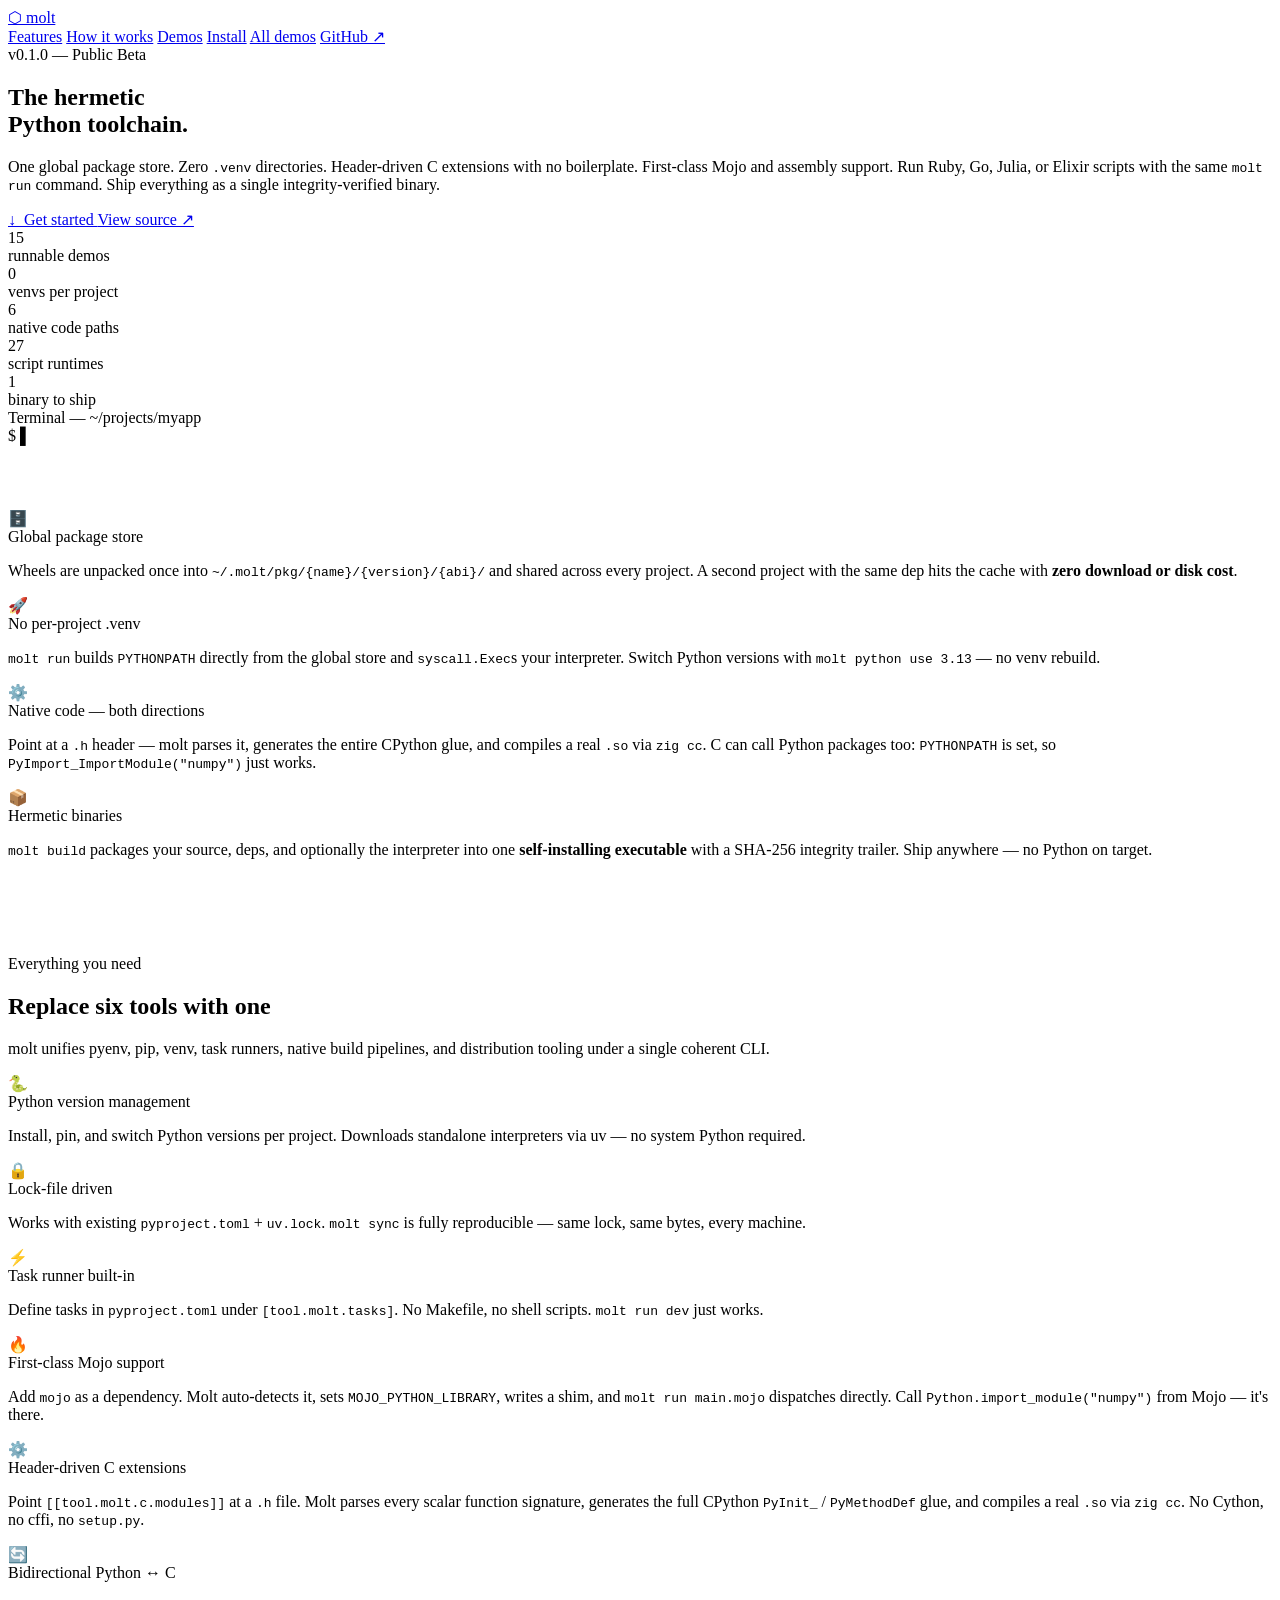
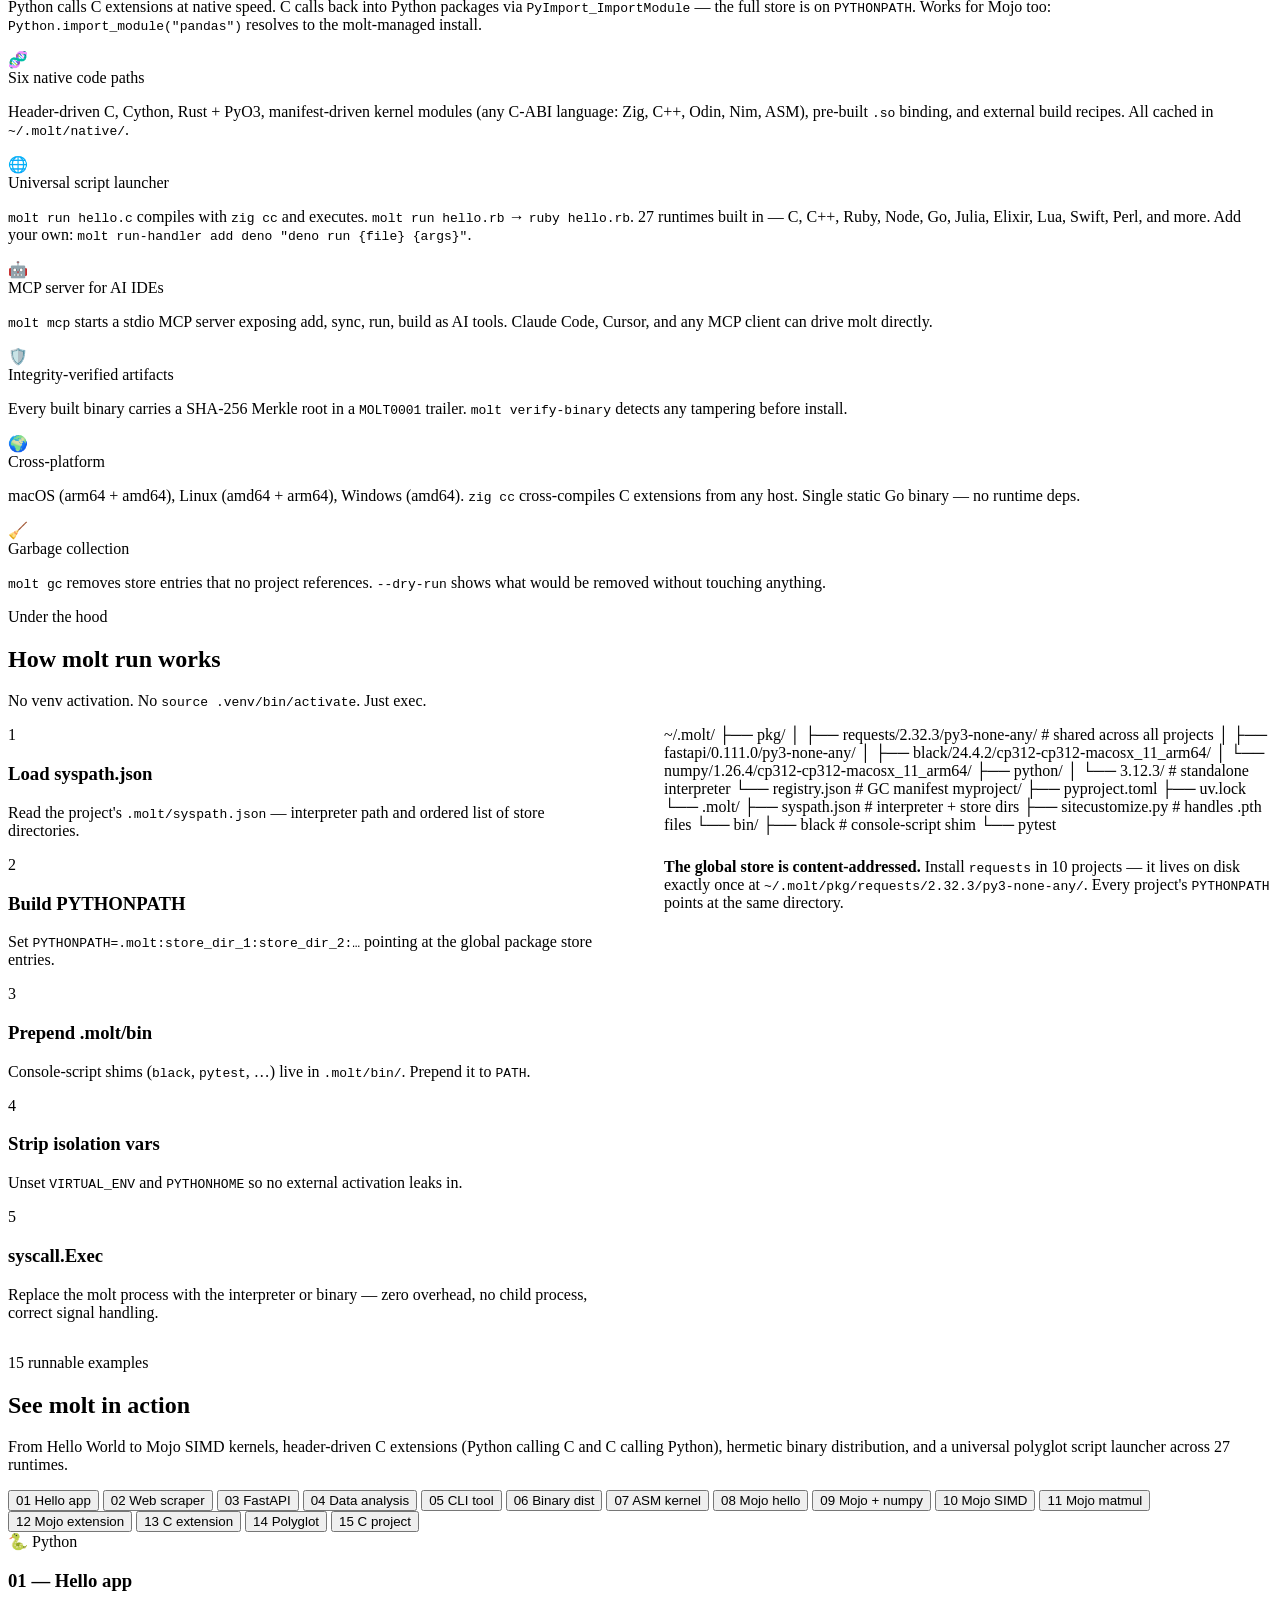
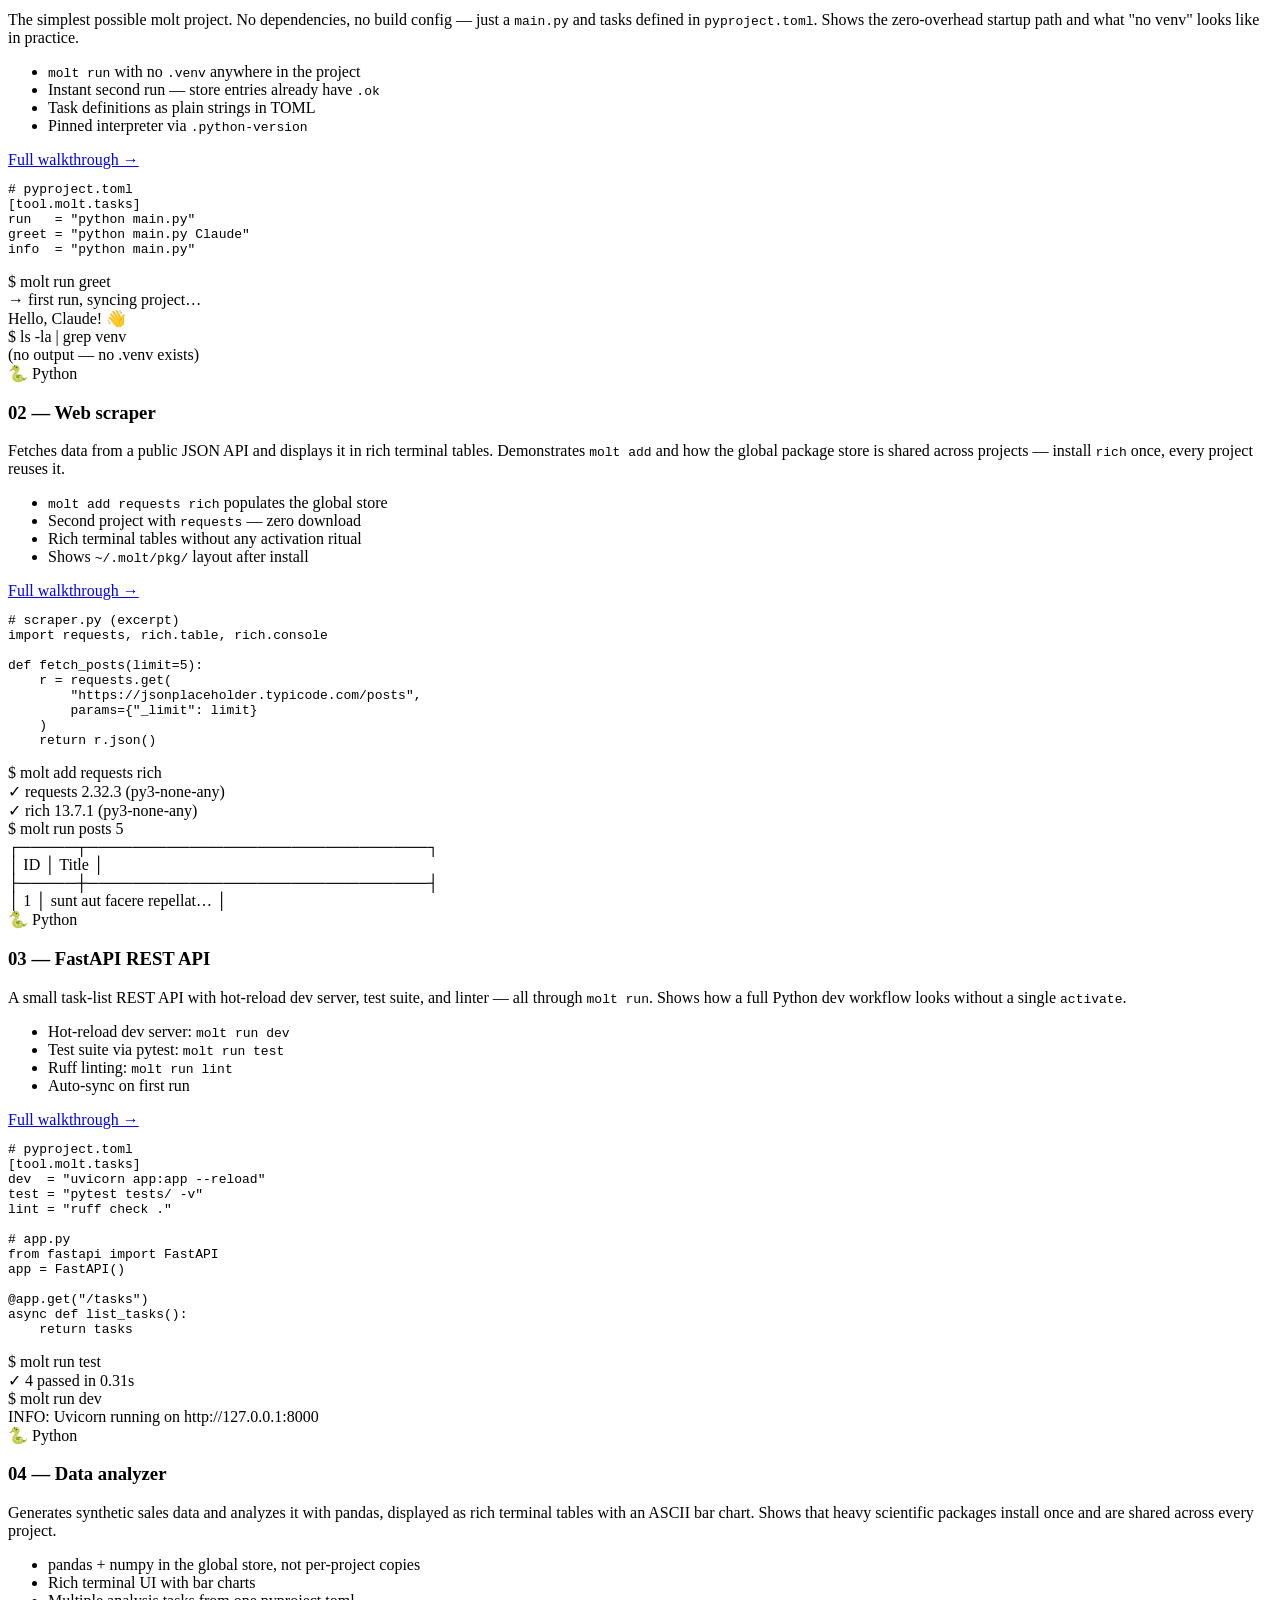
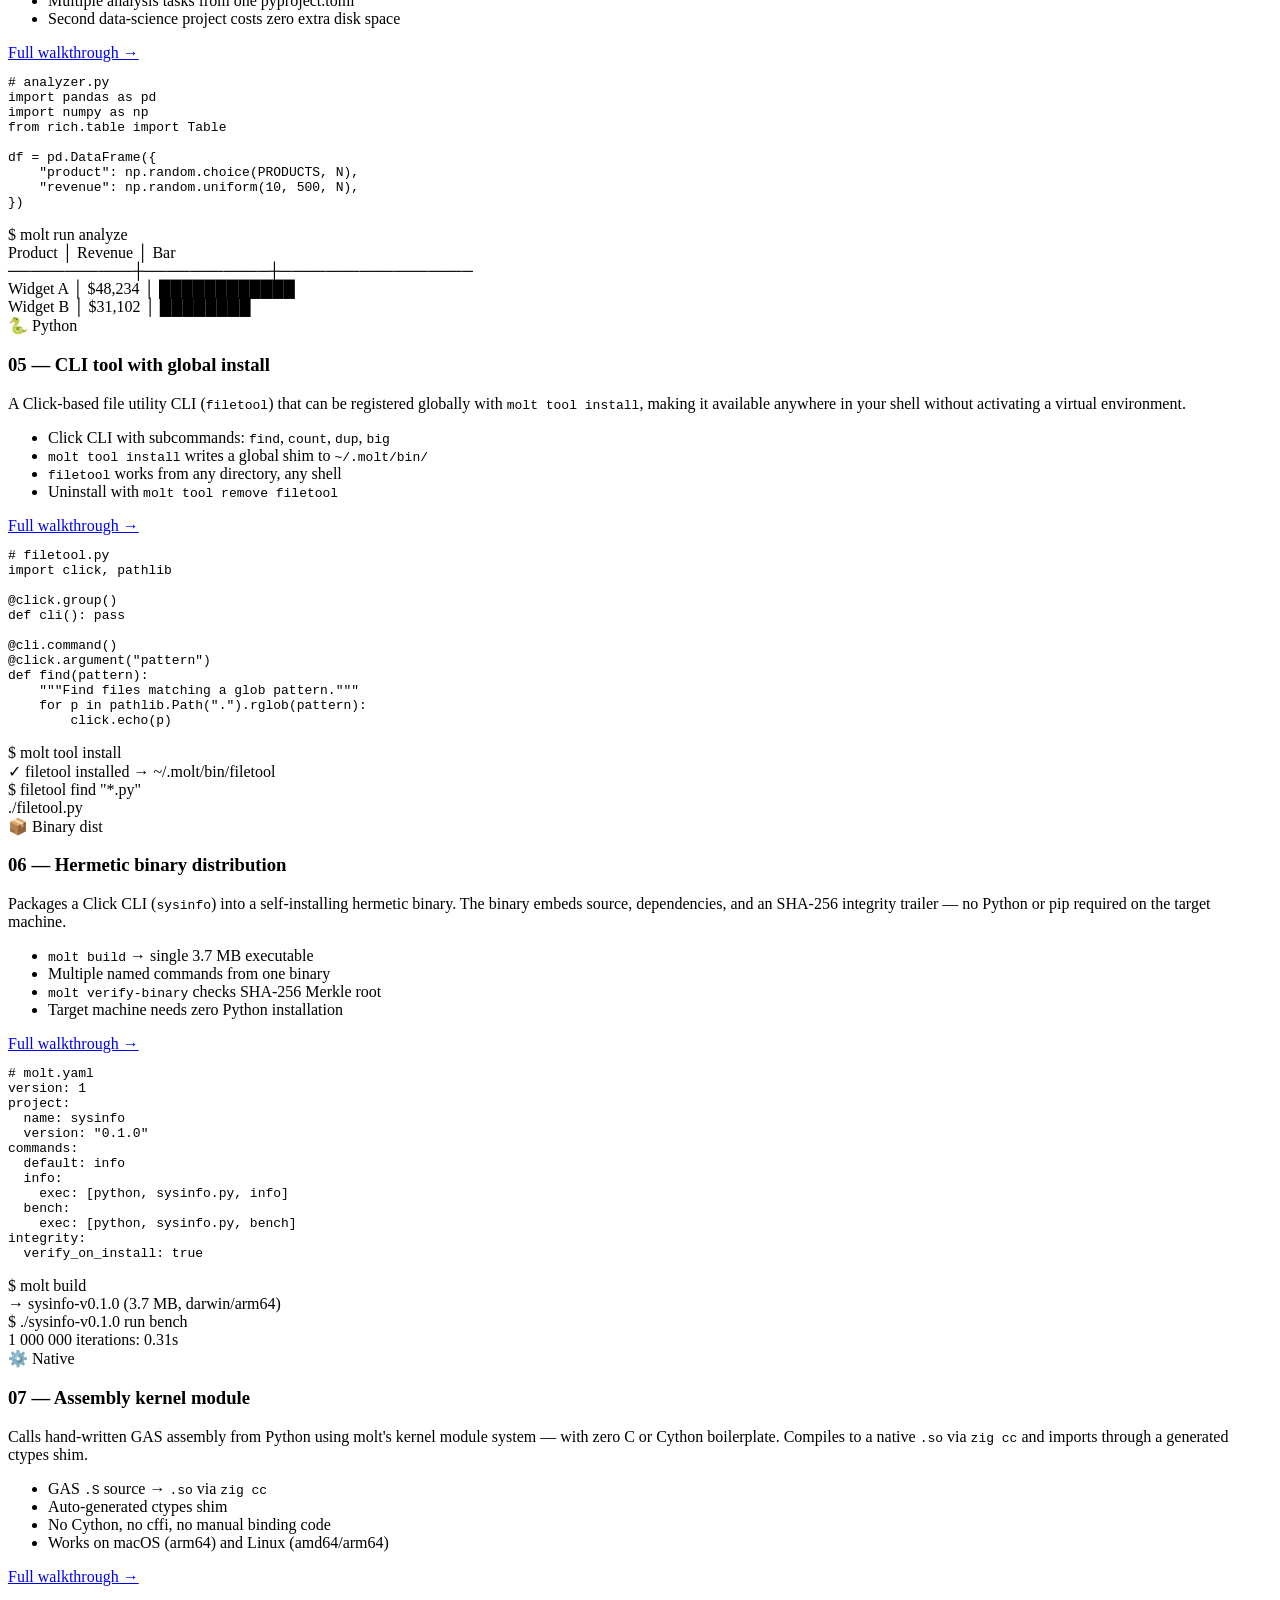
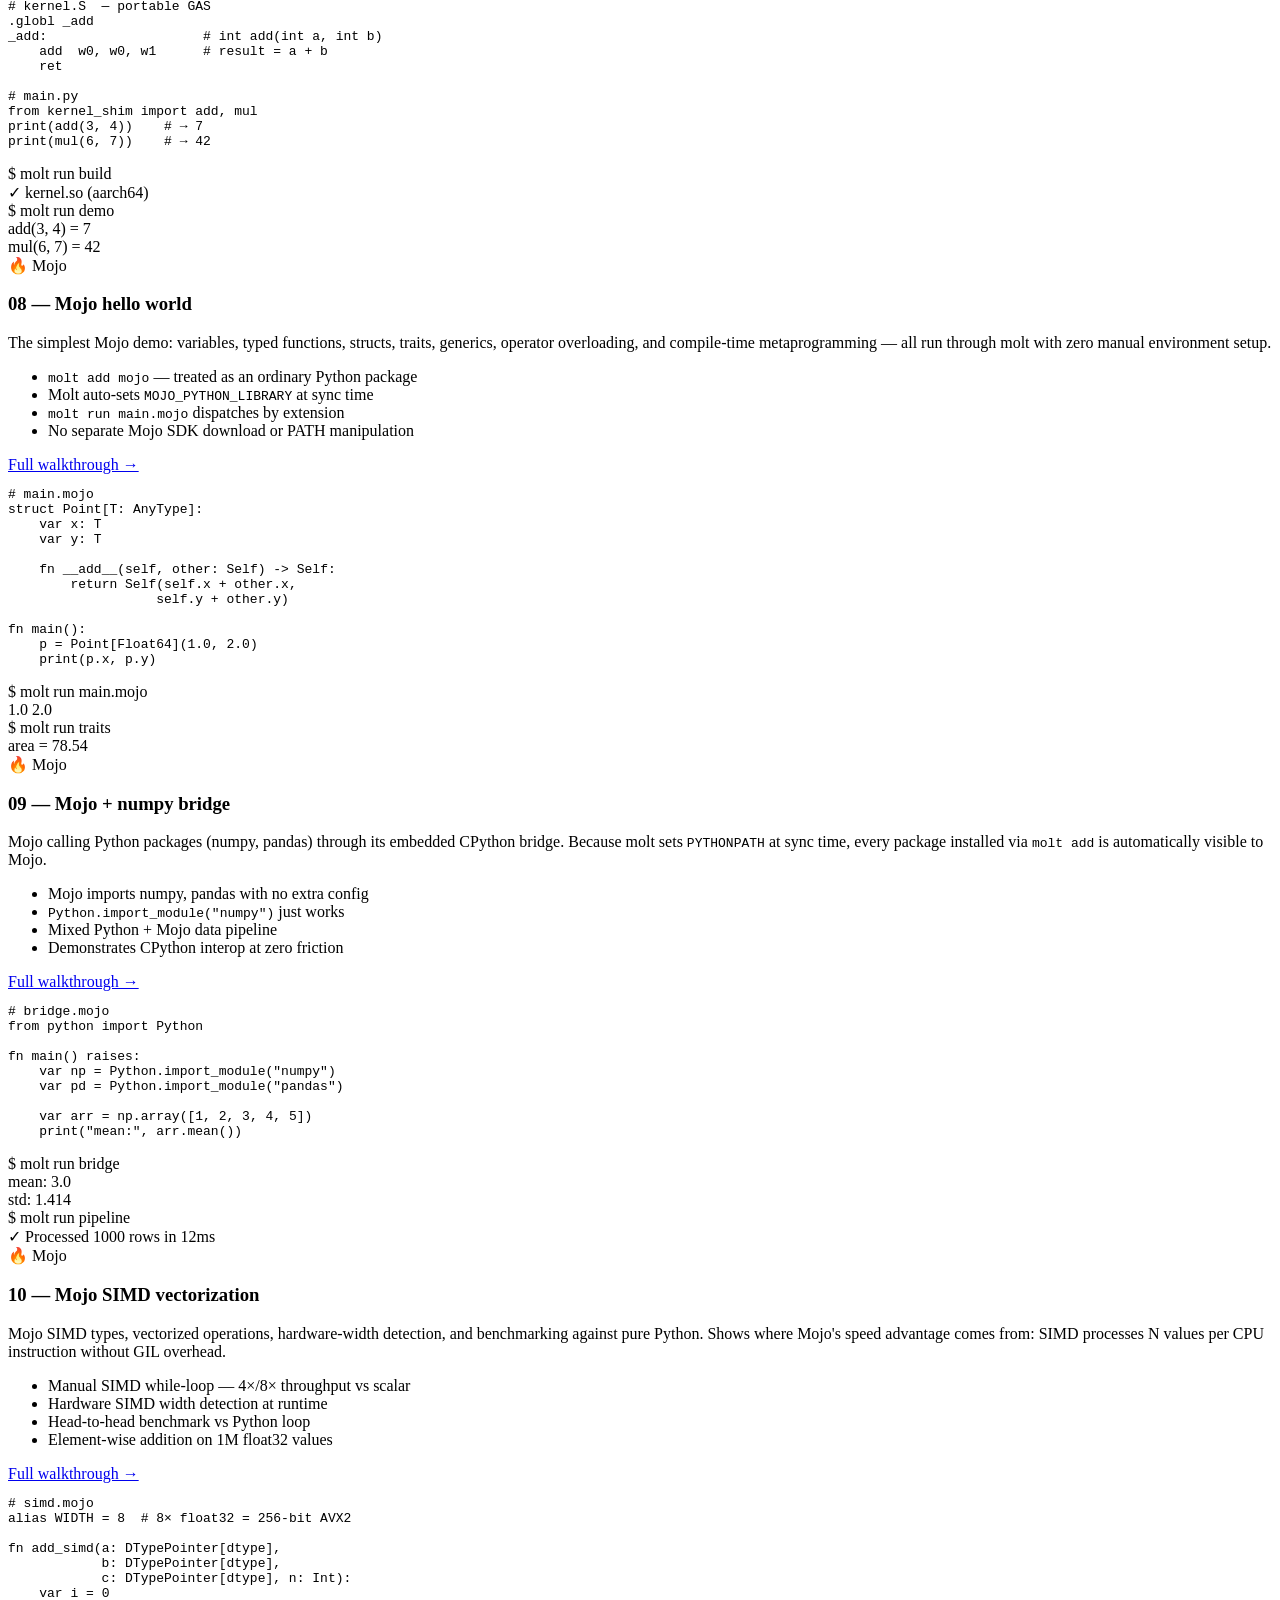
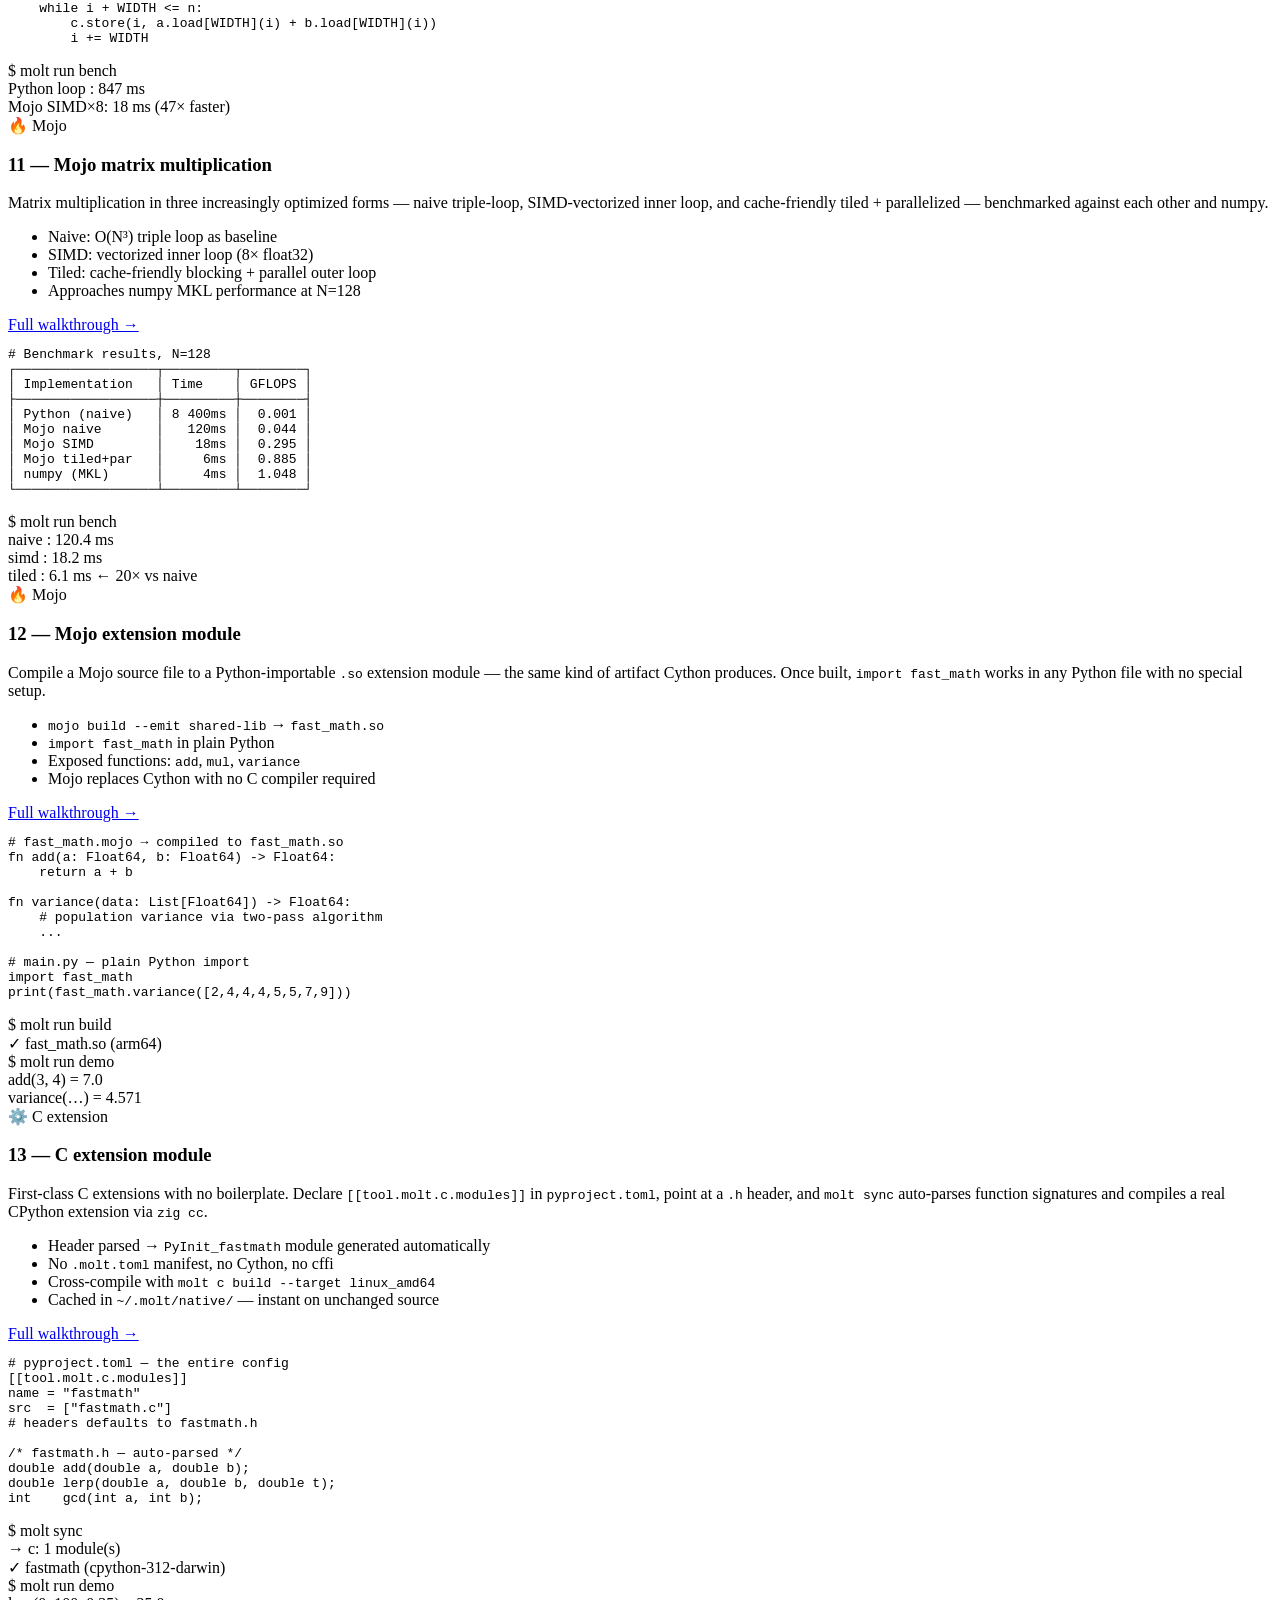
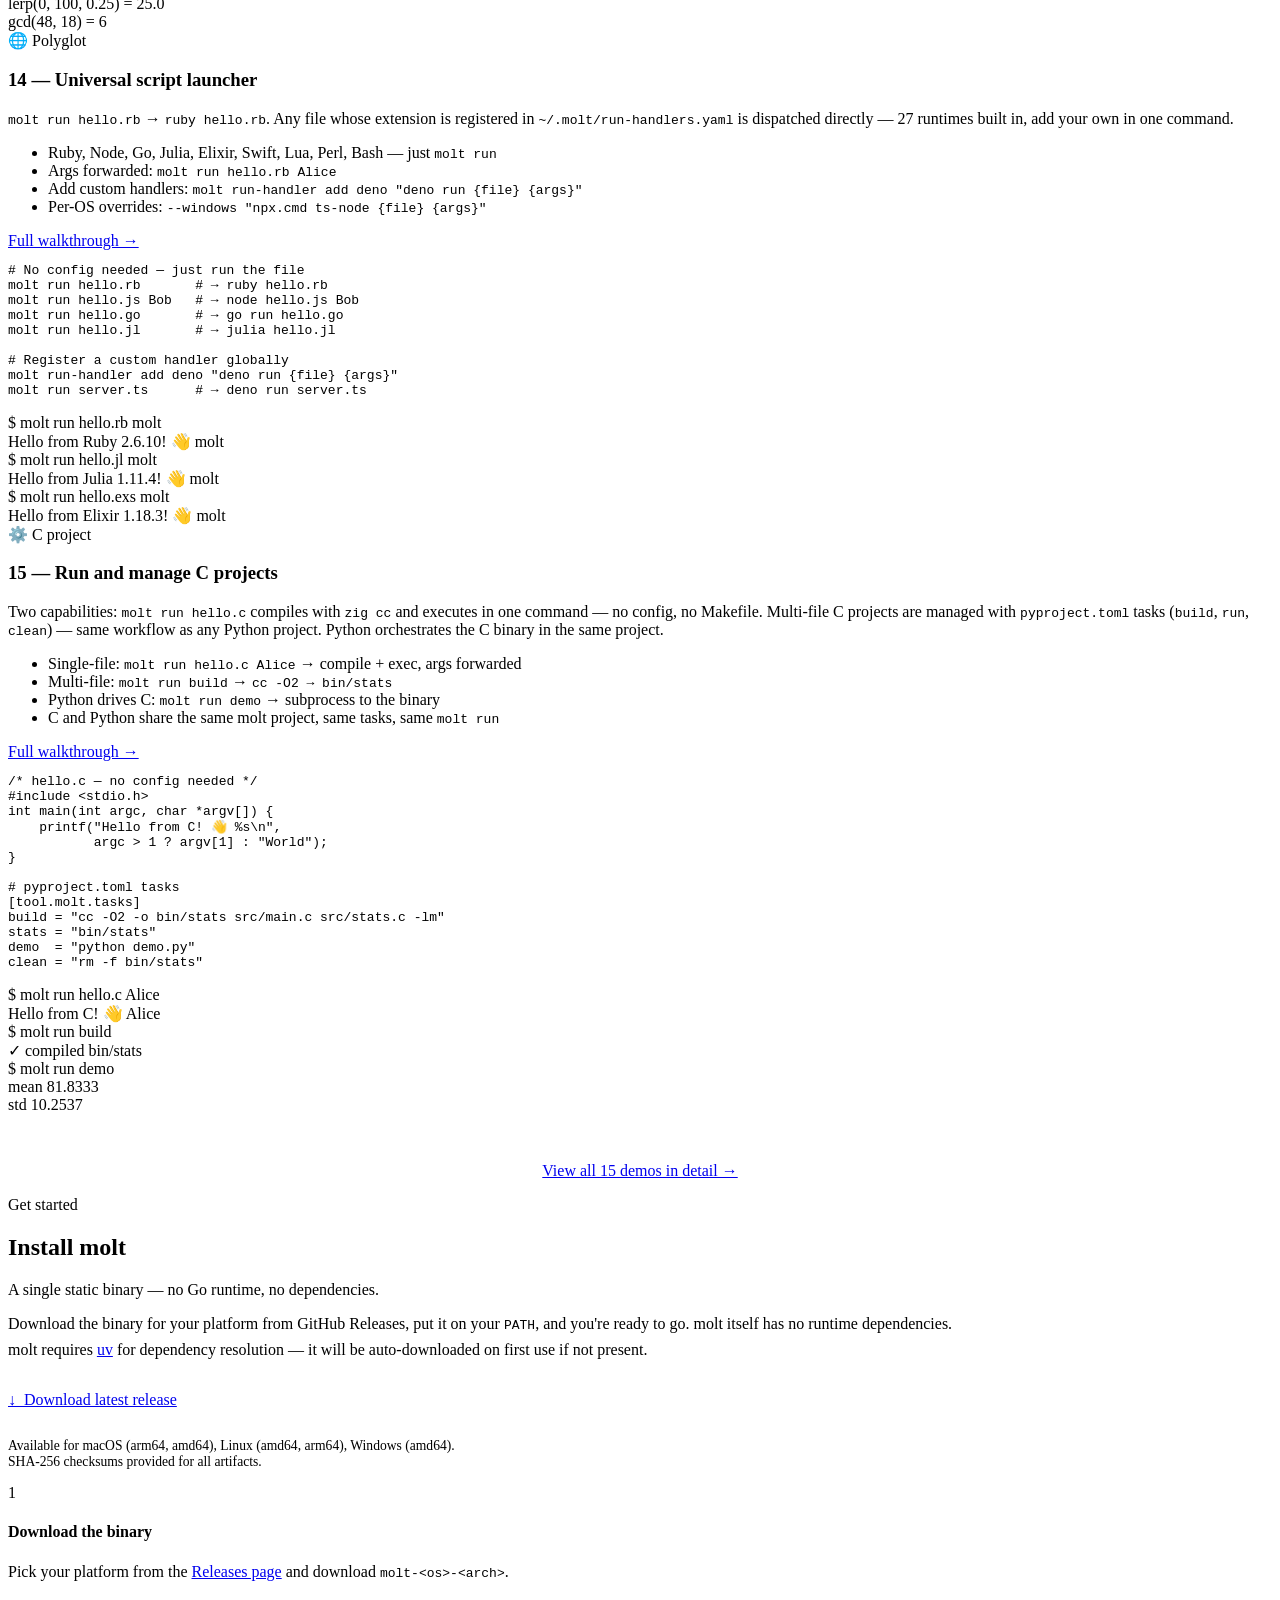
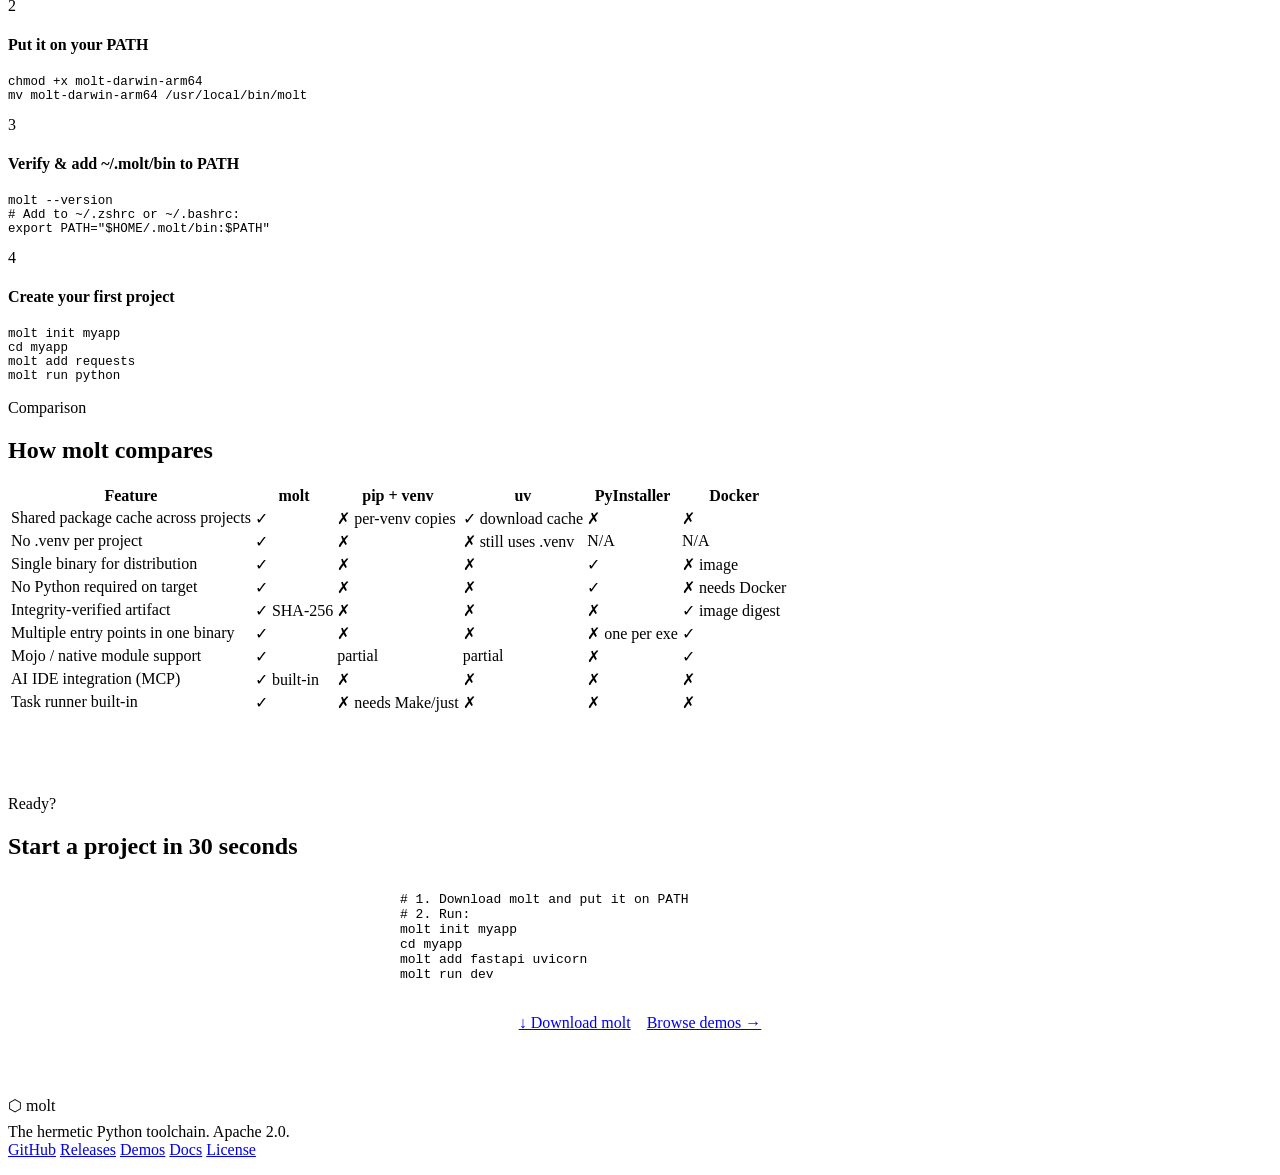
==== site/index.html @ daf4cd88 "feat: demo 15 C project, .c/.cpp run handlers, site + docs update ## New: built-in .c and .cpp run h" ====
<!DOCTYPE html>
<html lang="en">
<head>
  <meta charset="UTF-8">
  <meta name="viewport" content="width=device-width, initial-scale=1.0">
  <title>molt — The Hermetic Python Toolchain</title>
  <meta name="description" content="molt manages Python versions and dependencies with a shared global package store, then ships your app as a single verifiable binary. No venv, no venv activation, no pip on target.">
  <meta property="og:title" content="molt — Hermetic Python Toolchain">
  <meta property="og:description" content="Global package store. Zero-venv projects. Single-binary distribution.">
  <meta property="og:type" content="website">
  <link rel="preconnect" href="https://fonts.googleapis.com">
  <link rel="preconnect" href="https://fonts.gstatic.com" crossorigin>
  <link href="https://fonts.googleapis.com/css2?family=Inter:wght@400;500;600;700&family=JetBrains+Mono:wght@400;500;700&display=swap" rel="stylesheet">
  <base href="/molt-python/">
  <link rel="stylesheet" href="assets/style.css">
</head>
<body>

<!-- ── Nav ────────────────────────────────────────────────────────────── -->
<nav>
  <div class="wrap">
    <a class="nav-logo" href="./">
      <span style="color:var(--accent)">⬡</span> molt
    </a>
    <div class="nav-links">
      <a href="#features">Features</a>
      <a href="#how">How it works</a>
      <a href="#demos">Demos</a>
      <a href="#install">Install</a>
      <a href="demos/">All demos</a>
      <a href="https://github.com/luowensheng/molt-python" class="btn-nav" target="_blank" rel="noopener">
        GitHub ↗
      </a>
    </div>
  </div>
</nav>

<!-- ── Hero ───────────────────────────────────────────────────────────── -->
<section id="hero">
  <div class="hero-glow"></div>
  <div class="wrap">
    <div class="hero-inner">
      <div class="hero-text">
        <div class="hero-eyebrow fade-up">
          <span class="dot"></span>
          v0.1.0 — Public Beta
        </div>
        <h1 class="hero-title fade-up delay-1">
          The <span class="hi">hermetic</span><br>Python toolchain.
        </h1>
        <p class="hero-sub fade-up delay-2">
          One global package store. Zero <code>.venv</code> directories.
          Header-driven C extensions with no boilerplate. First-class Mojo and assembly support.
          Run Ruby, Go, Julia, or Elixir scripts with the same <code>molt run</code> command.
          Ship everything as a single integrity-verified binary.
        </p>
        <div class="hero-btns fade-up delay-3">
          <a href="#install" class="btn btn-primary">
            ↓ &nbsp;Get started
          </a>
          <a href="https://github.com/luowensheng/molt-python" class="btn btn-ghost" target="_blank" rel="noopener">
            View source ↗
          </a>
        </div>
        <div class="hero-stats fade-up delay-4">
          <div>
            <div class="stat-num">15</div>
            <div class="stat-lbl">runnable demos</div>
          </div>
          <div>
            <div class="stat-num">0</div>
            <div class="stat-lbl">venvs per project</div>
          </div>
          <div>
            <div class="stat-num">6</div>
            <div class="stat-lbl">native code paths</div>
          </div>
          <div>
            <div class="stat-num">27</div>
            <div class="stat-lbl">script runtimes</div>
          </div>
          <div>
            <div class="stat-num">1</div>
            <div class="stat-lbl">binary to ship</div>
          </div>
        </div>
      </div>

      <div class="hero-terminal fade-up delay-2">
        <div class="terminal">
          <div class="term-bar">
            <span class="term-dot d1"></span>
            <span class="term-dot d2"></span>
            <span class="term-dot d3"></span>
            <span class="term-title">Terminal — ~/projects/myapp</span>
          </div>
          <div class="term-body" id="tw-body">
            <!-- typewriter inserts here -->
            <div class="term-line">
              <span class="term-prompt">$</span>
              <span class="tw-text term-cmd"></span><span class="cursor" id="tw-cursor">▌</span>
            </div>
          </div>
        </div>
      </div>
    </div>
  </div>
</section>

<!-- ── 4 pillars ──────────────────────────────────────────────────────── -->
<section id="pillars" style="padding-block:4rem; background:var(--bg2);">
  <div class="wrap">
    <div class="grid4">
      <div class="feature-card" data-reveal>
        <div class="feat-icon">🗄️</div>
        <div class="feat-title">Global package store</div>
        <p class="feat-desc">
          Wheels are unpacked once into <code>~/.molt/pkg/{name}/{version}/{abi}/</code>
          and shared across every project. A second project with the same dep hits the
          cache with <strong>zero download or disk cost</strong>.
        </p>
      </div>
      <div class="feature-card" data-reveal>
        <div class="feat-icon">🚀</div>
        <div class="feat-title">No per-project .venv</div>
        <p class="feat-desc">
          <code>molt run</code> builds <code>PYTHONPATH</code> directly from the global
          store and <code>syscall.Exec</code>s your interpreter. Switch Python versions
          with <code>molt python use 3.13</code> — no venv rebuild.
        </p>
      </div>
      <div class="feature-card" data-reveal>
        <div class="feat-icon">⚙️</div>
        <div class="feat-title">Native code — both directions</div>
        <p class="feat-desc">
          Point at a <code>.h</code> header — molt parses it, generates the entire CPython
          glue, and compiles a real <code>.so</code> via <code>zig cc</code>. C can
          call Python packages too: <code>PYTHONPATH</code> is set, so
          <code>PyImport_ImportModule("numpy")</code> just works.
        </p>
      </div>
      <div class="feature-card" data-reveal>
        <div class="feat-icon">📦</div>
        <div class="feat-title">Hermetic binaries</div>
        <p class="feat-desc">
          <code>molt build</code> packages your source, deps, and optionally the
          interpreter into one <strong>self-installing executable</strong> with a
          SHA-256 integrity trailer. Ship anywhere — no Python on target.
        </p>
      </div>
    </div>
  </div>
</section>

<!-- ── Features ───────────────────────────────────────────────────────── -->
<section id="features">
  <div class="wrap">
    <div class="section-head" data-reveal>
      <p class="label">Everything you need</p>
      <h2>Replace six tools with one</h2>
      <p>molt unifies pyenv, pip, venv, task runners, native build pipelines, and distribution tooling under a single coherent CLI.</p>
    </div>
    <div class="grid3">
      <div class="feature-card" data-reveal>
        <div class="feat-icon">🐍</div>
        <div class="feat-title">Python version management</div>
        <p class="feat-desc">Install, pin, and switch Python versions per project. Downloads standalone interpreters via uv — no system Python required.</p>
      </div>
      <div class="feature-card" data-reveal>
        <div class="feat-icon">🔒</div>
        <div class="feat-title">Lock-file driven</div>
        <p class="feat-desc">Works with existing <code>pyproject.toml</code> + <code>uv.lock</code>. <code>molt sync</code> is fully reproducible — same lock, same bytes, every machine.</p>
      </div>
      <div class="feature-card" data-reveal>
        <div class="feat-icon">⚡</div>
        <div class="feat-title">Task runner built-in</div>
        <p class="feat-desc">Define tasks in <code>pyproject.toml</code> under <code>[tool.molt.tasks]</code>. No Makefile, no shell scripts. <code>molt run dev</code> just works.</p>
      </div>
      <div class="feature-card" data-reveal>
        <div class="feat-icon">🔥</div>
        <div class="feat-title">First-class Mojo support</div>
        <p class="feat-desc">Add <code>mojo</code> as a dependency. Molt auto-detects it, sets <code>MOJO_PYTHON_LIBRARY</code>, writes a shim, and <code>molt run main.mojo</code> dispatches directly. Call <code>Python.import_module("numpy")</code> from Mojo — it's there.</p>
      </div>
      <div class="feature-card" data-reveal>
        <div class="feat-icon">⚙️</div>
        <div class="feat-title">Header-driven C extensions</div>
        <p class="feat-desc">Point <code>[[tool.molt.c.modules]]</code> at a <code>.h</code> file. Molt parses every scalar function signature, generates the full CPython <code>PyInit_</code> / <code>PyMethodDef</code> glue, and compiles a real <code>.so</code> via <code>zig cc</code>. No Cython, no cffi, no <code>setup.py</code>.</p>
      </div>
      <div class="feature-card" data-reveal>
        <div class="feat-icon">🔄</div>
        <div class="feat-title">Bidirectional Python ↔ C</div>
        <p class="feat-desc">Python calls C extensions at native speed. C calls back into Python packages via <code>PyImport_ImportModule</code> — the full store is on <code>PYTHONPATH</code>. Works for Mojo too: <code>Python.import_module("pandas")</code> resolves to the molt-managed install.</p>
      </div>
      <div class="feature-card" data-reveal>
        <div class="feat-icon">🧬</div>
        <div class="feat-title">Six native code paths</div>
        <p class="feat-desc">Header-driven C, Cython, Rust + PyO3, manifest-driven kernel modules (any C-ABI language: Zig, C++, Odin, Nim, ASM), pre-built <code>.so</code> binding, and external build recipes. All cached in <code>~/.molt/native/</code>.</p>
      </div>
      <div class="feature-card" data-reveal>
        <div class="feat-icon">🌐</div>
        <div class="feat-title">Universal script launcher</div>
        <p class="feat-desc"><code>molt run hello.c</code> compiles with <code>zig cc</code> and executes. <code>molt run hello.rb</code> → <code>ruby hello.rb</code>. 27 runtimes built in — C, C++, Ruby, Node, Go, Julia, Elixir, Lua, Swift, Perl, and more. Add your own: <code>molt run-handler add deno "deno run {file} {args}"</code>.</p>
      </div>
      <div class="feature-card" data-reveal>
        <div class="feat-icon">🤖</div>
        <div class="feat-title">MCP server for AI IDEs</div>
        <p class="feat-desc"><code>molt mcp</code> starts a stdio MCP server exposing add, sync, run, build as AI tools. Claude Code, Cursor, and any MCP client can drive molt directly.</p>
      </div>
      <div class="feature-card" data-reveal>
        <div class="feat-icon">🛡️</div>
        <div class="feat-title">Integrity-verified artifacts</div>
        <p class="feat-desc">Every built binary carries a SHA-256 Merkle root in a <code>MOLT0001</code> trailer. <code>molt verify-binary</code> detects any tampering before install.</p>
      </div>
      <div class="feature-card" data-reveal>
        <div class="feat-icon">🌍</div>
        <div class="feat-title">Cross-platform</div>
        <p class="feat-desc">macOS (arm64 + amd64), Linux (amd64 + arm64), Windows (amd64). <code>zig cc</code> cross-compiles C extensions from any host. Single static Go binary — no runtime deps.</p>
      </div>
      <div class="feature-card" data-reveal>
        <div class="feat-icon">🧹</div>
        <div class="feat-title">Garbage collection</div>
        <p class="feat-desc"><code>molt gc</code> removes store entries that no project references. <code>--dry-run</code> shows what would be removed without touching anything.</p>
      </div>
    </div>
  </div>
</section>

<!-- ── How it works ───────────────────────────────────────────────────── -->
<section id="how">
  <div class="wrap">
    <div class="section-head" data-reveal>
      <p class="label">Under the hood</p>
      <h2>How molt run works</h2>
      <p>No venv activation. No <code>source .venv/bin/activate</code>. Just exec.</p>
    </div>
    <div style="display:grid;grid-template-columns:1fr 1fr;gap:3rem;align-items:start;">
      <div data-reveal>
        <div class="steps">
          <div class="step">
            <span class="step-num">1</span>
            <div class="step-body">
              <h3>Load syspath.json</h3>
              <p>Read the project's <code>.molt/syspath.json</code> — interpreter path and ordered list of store directories.</p>
            </div>
          </div>
          <div class="step">
            <span class="step-num">2</span>
            <div class="step-body">
              <h3>Build PYTHONPATH</h3>
              <p>Set <code>PYTHONPATH=.molt:store_dir_1:store_dir_2:…</code> pointing at the global package store entries.</p>
            </div>
          </div>
          <div class="step">
            <span class="step-num">3</span>
            <div class="step-body">
              <h3>Prepend .molt/bin</h3>
              <p>Console-script shims (<code>black</code>, <code>pytest</code>, …) live in <code>.molt/bin/</code>. Prepend it to <code>PATH</code>.</p>
            </div>
          </div>
          <div class="step">
            <span class="step-num">4</span>
            <div class="step-body">
              <h3>Strip isolation vars</h3>
              <p>Unset <code>VIRTUAL_ENV</code> and <code>PYTHONHOME</code> so no external activation leaks in.</p>
            </div>
          </div>
          <div class="step">
            <span class="step-num">5</span>
            <div class="step-body">
              <h3>syscall.Exec</h3>
              <p>Replace the molt process with the interpreter or binary — zero overhead, no child process, correct signal handling.</p>
            </div>
          </div>
        </div>
      </div>
      <div data-reveal>
        <div class="store-diagram">
<span class="hi">~/.molt/</span>
├── pkg/
│   ├── <span class="gr">requests/2.32.3/py3-none-any/</span>          <span class="cmt"># shared across all projects</span>
│   ├── <span class="gr">fastapi/0.111.0/py3-none-any/</span>
│   ├── <span class="or">black/24.4.2/cp312-cp312-macosx_11_arm64/</span>
│   └── <span class="or">numpy/1.26.4/cp312-cp312-macosx_11_arm64/</span>
├── python/
│   └── <span class="pu">3.12.3/</span>                               <span class="cmt"># standalone interpreter</span>
└── registry.json                              <span class="cmt"># GC manifest</span>

<span class="hi">myproject/</span>
├── pyproject.toml
├── uv.lock
└── .molt/
    ├── <span class="gr">syspath.json</span>                         <span class="cmt"># interpreter + store dirs</span>
    ├── <span class="gr">sitecustomize.py</span>                     <span class="cmt"># handles .pth files</span>
    └── bin/
        ├── <span class="or">black</span>                            <span class="cmt"># console-script shim</span>
        └── <span class="or">pytest</span>
        </div>
        <div class="callout" style="margin-top:1.5rem;">
          <strong>The global store is content-addressed.</strong>
          Install <code>requests</code> in 10 projects — it lives on disk exactly once at
          <code>~/.molt/pkg/requests/2.32.3/py3-none-any/</code>.
          Every project's <code>PYTHONPATH</code> points at the same directory.
        </div>
      </div>
    </div>
  </div>
</section>

<!-- ── Demos ──────────────────────────────────────────────────────────── -->
<section id="demos">
  <div class="wrap">
    <div class="demos-header" data-reveal>
      <p class="label">15 runnable examples</p>
      <h2>See molt in action</h2>
      <p>From Hello World to Mojo SIMD kernels, header-driven C extensions (Python calling C and C calling Python), hermetic binary distribution, and a universal polyglot script launcher across 27 runtimes.</p>
    </div>

    <div class="demo-tabs">
      <button class="demo-tab" data-demo="d01">01 Hello app</button>
      <button class="demo-tab" data-demo="d02">02 Web scraper</button>
      <button class="demo-tab" data-demo="d03">03 FastAPI</button>
      <button class="demo-tab" data-demo="d04">04 Data analysis</button>
      <button class="demo-tab" data-demo="d05">05 CLI tool</button>
      <button class="demo-tab" data-demo="d06">06 Binary dist</button>
      <button class="demo-tab" data-demo="d07">07 ASM kernel</button>
      <button class="demo-tab" data-demo="d08">08 Mojo hello</button>
      <button class="demo-tab" data-demo="d09">09 Mojo + numpy</button>
      <button class="demo-tab" data-demo="d10">10 Mojo SIMD</button>
      <button class="demo-tab" data-demo="d11">11 Mojo matmul</button>
      <button class="demo-tab" data-demo="d12">12 Mojo extension</button>
      <button class="demo-tab" data-demo="d13">13 C extension</button>
      <button class="demo-tab" data-demo="d14">14 Polyglot</button>
      <button class="demo-tab" data-demo="d15">15 C project</button>
    </div>

    <div class="demo-panels">

      <!-- 01 -->
      <div class="demo-panel" data-demo="d01">
        <div class="demo-info">
          <span class="badge badge-python">🐍 Python</span>
          <h3>01 — Hello app</h3>
          <p>The simplest possible molt project. No dependencies, no build config — just a <code>main.py</code> and tasks defined in <code>pyproject.toml</code>. Shows the zero-overhead startup path and what "no venv" looks like in practice.</p>
          <ul class="demo-bullets">
            <li><code>molt run</code> with no <code>.venv</code> anywhere in the project</li>
            <li>Instant second run — store entries already have <code>.ok</code></li>
            <li>Task definitions as plain strings in TOML</li>
            <li>Pinned interpreter via <code>.python-version</code></li>
          </ul>
          <a class="demo-link" href="demos/#d01">Full walkthrough →</a>
        </div>
        <div>
          <pre><code><span class="cmt"># pyproject.toml</span>
[tool.molt.tasks]
run   = <span class="str">"python main.py"</span>
greet = <span class="str">"python main.py Claude"</span>
info  = <span class="str">"python main.py"</span></code></pre>
          <div class="terminal" style="margin-top:1rem;">
            <div class="term-bar">
              <span class="term-dot d1"></span><span class="term-dot d2"></span><span class="term-dot d3"></span>
            </div>
            <div class="term-body">
              <div class="term-line"><span class="term-prompt">$</span><span class="term-cmd"> molt run greet</span></div>
              <div class="term-line"><span class="term-success"> → first run, syncing project…</span></div>
              <div class="term-line"><span class="term-success"> Hello, Claude! 👋</span></div>
              <div class="term-blank"></div>
              <div class="term-line"><span class="term-prompt">$</span><span class="term-cmd"> ls -la | grep venv</span></div>
              <div class="term-line"><span class="term-out"> (no output — no .venv exists)</span></div>
            </div>
          </div>
        </div>
      </div>

      <!-- 02 -->
      <div class="demo-panel" data-demo="d02">
        <div class="demo-info">
          <span class="badge badge-python">🐍 Python</span>
          <h3>02 — Web scraper</h3>
          <p>Fetches data from a public JSON API and displays it in rich terminal tables. Demonstrates <code>molt add</code> and how the global package store is shared across projects — install <code>rich</code> once, every project reuses it.</p>
          <ul class="demo-bullets">
            <li><code>molt add requests rich</code> populates the global store</li>
            <li>Second project with <code>requests</code> — zero download</li>
            <li>Rich terminal tables without any activation ritual</li>
            <li>Shows <code>~/.molt/pkg/</code> layout after install</li>
          </ul>
          <a class="demo-link" href="demos/#d02">Full walkthrough →</a>
        </div>
        <div>
          <pre><code><span class="cmt"># scraper.py (excerpt)</span>
<span class="kw">import</span> requests, rich.table, rich.console

<span class="kw">def</span> <span class="fn">fetch_posts</span>(limit=<span class="num">5</span>):
    r = requests.<span class="fn">get</span>(
        <span class="str">"https://jsonplaceholder.typicode.com/posts"</span>,
        params={<span class="str">"_limit"</span>: limit}
    )
    <span class="kw">return</span> r.<span class="fn">json</span>()</code></pre>
          <div class="terminal" style="margin-top:1rem;">
            <div class="term-bar">
              <span class="term-dot d1"></span><span class="term-dot d2"></span><span class="term-dot d3"></span>
            </div>
            <div class="term-body">
              <div class="term-line"><span class="term-prompt">$</span><span class="term-cmd"> molt add requests rich</span></div>
              <div class="term-line"><span class="term-success"> ✓ requests 2.32.3 (py3-none-any)</span></div>
              <div class="term-line"><span class="term-success"> ✓ rich     13.7.1 (py3-none-any)</span></div>
              <div class="term-blank"></div>
              <div class="term-line"><span class="term-prompt">$</span><span class="term-cmd"> molt run posts 5</span></div>
              <div class="term-line"><span class="term-out"> ┌─────┬──────────────────────────────┐</span></div>
              <div class="term-line"><span class="term-out"> │ ID  │ Title                        │</span></div>
              <div class="term-line"><span class="term-out"> ├─────┼──────────────────────────────┤</span></div>
              <div class="term-line"><span class="term-out"> │ 1   │ sunt aut facere repellat…    │</span></div>
            </div>
          </div>
        </div>
      </div>

      <!-- 03 -->
      <div class="demo-panel" data-demo="d03">
        <div class="demo-info">
          <span class="badge badge-python">🐍 Python</span>
          <h3>03 — FastAPI REST API</h3>
          <p>A small task-list REST API with hot-reload dev server, test suite, and linter — all through <code>molt run</code>. Shows how a full Python dev workflow looks without a single <code>activate</code>.</p>
          <ul class="demo-bullets">
            <li>Hot-reload dev server: <code>molt run dev</code></li>
            <li>Test suite via pytest: <code>molt run test</code></li>
            <li>Ruff linting: <code>molt run lint</code></li>
            <li>Auto-sync on first run</li>
          </ul>
          <a class="demo-link" href="demos/#d03">Full walkthrough →</a>
        </div>
        <div>
          <pre><code><span class="cmt"># pyproject.toml</span>
[tool.molt.tasks]
dev  = <span class="str">"uvicorn app:app --reload"</span>
test = <span class="str">"pytest tests/ -v"</span>
lint = <span class="str">"ruff check ."</span>

<span class="cmt"># app.py</span>
<span class="kw">from</span> fastapi <span class="kw">import</span> FastAPI
app = <span class="fn">FastAPI</span>()

<span class="op">@</span>app.<span class="fn">get</span>(<span class="str">"/tasks"</span>)
<span class="kw">async def</span> <span class="fn">list_tasks</span>():
    <span class="kw">return</span> tasks</code></pre>
          <div class="terminal" style="margin-top:1rem;">
            <div class="term-bar">
              <span class="term-dot d1"></span><span class="term-dot d2"></span><span class="term-dot d3"></span>
            </div>
            <div class="term-body">
              <div class="term-line"><span class="term-prompt">$</span><span class="term-cmd"> molt run test</span></div>
              <div class="term-line"><span class="term-success"> ✓ 4 passed in 0.31s</span></div>
              <div class="term-blank"></div>
              <div class="term-line"><span class="term-prompt">$</span><span class="term-cmd"> molt run dev</span></div>
              <div class="term-line"><span class="term-out"> INFO: Uvicorn running on http://127.0.0.1:8000</span></div>
            </div>
          </div>
        </div>
      </div>

      <!-- 04 -->
      <div class="demo-panel" data-demo="d04">
        <div class="demo-info">
          <span class="badge badge-python">🐍 Python</span>
          <h3>04 — Data analyzer</h3>
          <p>Generates synthetic sales data and analyzes it with pandas, displayed as rich terminal tables with an ASCII bar chart. Shows that heavy scientific packages install once and are shared across every project.</p>
          <ul class="demo-bullets">
            <li>pandas + numpy in the global store, not per-project copies</li>
            <li>Rich terminal UI with bar charts</li>
            <li>Multiple analysis tasks from one pyproject.toml</li>
            <li>Second data-science project costs zero extra disk space</li>
          </ul>
          <a class="demo-link" href="demos/#d04">Full walkthrough →</a>
        </div>
        <div>
          <pre><code><span class="cmt"># analyzer.py</span>
<span class="kw">import</span> pandas <span class="kw">as</span> pd
<span class="kw">import</span> numpy <span class="kw">as</span> np
<span class="kw">from</span> rich.table <span class="kw">import</span> Table

df = pd.<span class="fn">DataFrame</span>({
    <span class="str">"product"</span>: np.random.<span class="fn">choice</span>(PRODUCTS, N),
    <span class="str">"revenue"</span>: np.random.<span class="fn">uniform</span>(<span class="num">10</span>, <span class="num">500</span>, N),
})</code></pre>
          <div class="terminal" style="margin-top:1rem;">
            <div class="term-bar">
              <span class="term-dot d1"></span><span class="term-dot d2"></span><span class="term-dot d3"></span>
            </div>
            <div class="term-body">
              <div class="term-line"><span class="term-prompt">$</span><span class="term-cmd"> molt run analyze</span></div>
              <div class="term-line"><span class="term-out"> Product     │ Revenue   │ Bar</span></div>
              <div class="term-line"><span class="term-out"> ───────────┼───────────┼─────────────────</span></div>
              <div class="term-line"><span class="term-success"> Widget A   │ $48,234   │ ████████████</span></div>
              <div class="term-line"><span class="term-success"> Widget B   │ $31,102   │ ████████</span></div>
            </div>
          </div>
        </div>
      </div>

      <!-- 05 -->
      <div class="demo-panel" data-demo="d05">
        <div class="demo-info">
          <span class="badge badge-python">🐍 Python</span>
          <h3>05 — CLI tool with global install</h3>
          <p>A Click-based file utility CLI (<code>filetool</code>) that can be registered globally with <code>molt tool install</code>, making it available anywhere in your shell without activating a virtual environment.</p>
          <ul class="demo-bullets">
            <li>Click CLI with subcommands: <code>find</code>, <code>count</code>, <code>dup</code>, <code>big</code></li>
            <li><code>molt tool install</code> writes a global shim to <code>~/.molt/bin/</code></li>
            <li><code>filetool</code> works from any directory, any shell</li>
            <li>Uninstall with <code>molt tool remove filetool</code></li>
          </ul>
          <a class="demo-link" href="demos/#d05">Full walkthrough →</a>
        </div>
        <div>
          <pre><code><span class="cmt"># filetool.py</span>
<span class="kw">import</span> click, pathlib

<span class="op">@</span>click.<span class="fn">group</span>()
<span class="kw">def</span> <span class="fn">cli</span>(): <span class="kw">pass</span>

<span class="op">@</span>cli.<span class="fn">command</span>()
<span class="op">@</span>click.<span class="fn">argument</span>(<span class="str">"pattern"</span>)
<span class="kw">def</span> <span class="fn">find</span>(pattern):
    <span class="str">"""Find files matching a glob pattern."""</span>
    <span class="kw">for</span> p <span class="kw">in</span> pathlib.Path(<span class="str">"."</span>).<span class="fn">rglob</span>(pattern):
        click.<span class="fn">echo</span>(p)</code></pre>
          <div class="terminal" style="margin-top:1rem;">
            <div class="term-bar">
              <span class="term-dot d1"></span><span class="term-dot d2"></span><span class="term-dot d3"></span>
            </div>
            <div class="term-body">
              <div class="term-line"><span class="term-prompt">$</span><span class="term-cmd"> molt tool install</span></div>
              <div class="term-line"><span class="term-success"> ✓ filetool installed → ~/.molt/bin/filetool</span></div>
              <div class="term-blank"></div>
              <div class="term-line"><span class="term-prompt">$</span><span class="term-cmd"> filetool find "*.py"</span></div>
              <div class="term-line"><span class="term-out"> ./filetool.py</span></div>
            </div>
          </div>
        </div>
      </div>

      <!-- 06 -->
      <div class="demo-panel" data-demo="d06">
        <div class="demo-info">
          <span class="badge badge-build">📦 Binary dist</span>
          <h3>06 — Hermetic binary distribution</h3>
          <p>Packages a Click CLI (<code>sysinfo</code>) into a self-installing hermetic binary. The binary embeds source, dependencies, and an SHA-256 integrity trailer — no Python or pip required on the target machine.</p>
          <ul class="demo-bullets">
            <li><code>molt build</code> → single 3.7 MB executable</li>
            <li>Multiple named commands from one binary</li>
            <li><code>molt verify-binary</code> checks SHA-256 Merkle root</li>
            <li>Target machine needs zero Python installation</li>
          </ul>
          <a class="demo-link" href="demos/#d06">Full walkthrough →</a>
        </div>
        <div>
          <pre><code><span class="cmt"># molt.yaml</span>
version: <span class="num">1</span>
project:
  name: sysinfo
  version: <span class="str">"0.1.0"</span>
commands:
  default: info
  info:
    exec: [python, sysinfo.py, info]
  bench:
    exec: [python, sysinfo.py, bench]
integrity:
  verify_on_install: <span class="kw">true</span></code></pre>
          <div class="terminal" style="margin-top:1rem;">
            <div class="term-bar">
              <span class="term-dot d1"></span><span class="term-dot d2"></span><span class="term-dot d3"></span>
            </div>
            <div class="term-body">
              <div class="term-line"><span class="term-prompt">$</span><span class="term-cmd"> molt build</span></div>
              <div class="term-line"><span class="term-success"> → sysinfo-v0.1.0  (3.7 MB, darwin/arm64)</span></div>
              <div class="term-blank"></div>
              <div class="term-line"><span class="term-prompt">$</span><span class="term-cmd"> ./sysinfo-v0.1.0 run bench</span></div>
              <div class="term-line"><span class="term-out"> 1 000 000 iterations: 0.31s</span></div>
            </div>
          </div>
        </div>
      </div>

      <!-- 07 -->
      <div class="demo-panel" data-demo="d07">
        <div class="demo-info">
          <span class="badge badge-native">⚙️ Native</span>
          <h3>07 — Assembly kernel module</h3>
          <p>Calls hand-written GAS assembly from Python using molt's kernel module system — with zero C or Cython boilerplate. Compiles to a native <code>.so</code> via <code>zig cc</code> and imports through a generated ctypes shim.</p>
          <ul class="demo-bullets">
            <li>GAS <code>.S</code> source → <code>.so</code> via <code>zig cc</code></li>
            <li>Auto-generated ctypes shim</li>
            <li>No Cython, no cffi, no manual binding code</li>
            <li>Works on macOS (arm64) and Linux (amd64/arm64)</li>
          </ul>
          <a class="demo-link" href="demos/#d07">Full walkthrough →</a>
        </div>
        <div>
          <pre><code><span class="cmt"># kernel.S  — portable GAS</span>
<span class="fn">.globl _add</span>
<span class="fn">_add:</span>                    <span class="cmt"># int add(int a, int b)</span>
    add  w0, w0, w1      <span class="cmt"># result = a + b</span>
    ret

<span class="cmt"># main.py</span>
<span class="kw">from</span> kernel_shim <span class="kw">import</span> add, mul
<span class="fn">print</span>(add(<span class="num">3</span>, <span class="num">4</span>))    <span class="cmt"># → 7</span>
<span class="fn">print</span>(mul(<span class="num">6</span>, <span class="num">7</span>))    <span class="cmt"># → 42</span></code></pre>
          <div class="terminal" style="margin-top:1rem;">
            <div class="term-bar">
              <span class="term-dot d1"></span><span class="term-dot d2"></span><span class="term-dot d3"></span>
            </div>
            <div class="term-body">
              <div class="term-line"><span class="term-prompt">$</span><span class="term-cmd"> molt run build</span></div>
              <div class="term-line"><span class="term-success"> ✓ kernel.so  (aarch64)</span></div>
              <div class="term-blank"></div>
              <div class="term-line"><span class="term-prompt">$</span><span class="term-cmd"> molt run demo</span></div>
              <div class="term-line"><span class="term-out"> add(3, 4) = 7</span></div>
              <div class="term-line"><span class="term-out"> mul(6, 7) = 42</span></div>
            </div>
          </div>
        </div>
      </div>

      <!-- 08 -->
      <div class="demo-panel" data-demo="d08">
        <div class="demo-info">
          <span class="badge badge-mojo">🔥 Mojo</span>
          <h3>08 — Mojo hello world</h3>
          <p>The simplest Mojo demo: variables, typed functions, structs, traits, generics, operator overloading, and compile-time metaprogramming — all run through molt with zero manual environment setup.</p>
          <ul class="demo-bullets">
            <li><code>molt add mojo</code> — treated as an ordinary Python package</li>
            <li>Molt auto-sets <code>MOJO_PYTHON_LIBRARY</code> at sync time</li>
            <li><code>molt run main.mojo</code> dispatches by extension</li>
            <li>No separate Mojo SDK download or PATH manipulation</li>
          </ul>
          <a class="demo-link" href="demos/#d08">Full walkthrough →</a>
        </div>
        <div>
          <pre><code><span class="cmt"># main.mojo</span>
<span class="kw">struct</span> <span class="cls">Point</span>[<span class="cls">T</span>: <span class="cls">AnyType</span>]:
    <span class="kw">var</span> x: <span class="cls">T</span>
    <span class="kw">var</span> y: <span class="cls">T</span>

    <span class="kw">fn</span> <span class="fn">__add__</span>(<span class="kw">self</span>, other: <span class="cls">Self</span>) -> <span class="cls">Self</span>:
        <span class="kw">return</span> <span class="cls">Self</span>(<span class="kw">self</span>.x + other.x,
                   <span class="kw">self</span>.y + other.y)

<span class="kw">fn</span> <span class="fn">main</span>():
    p = <span class="cls">Point</span>[<span class="cls">Float64</span>](<span class="num">1.0</span>, <span class="num">2.0</span>)
    <span class="fn">print</span>(p.x, p.y)</code></pre>
          <div class="terminal" style="margin-top:1rem;">
            <div class="term-bar">
              <span class="term-dot d1"></span><span class="term-dot d2"></span><span class="term-dot d3"></span>
            </div>
            <div class="term-body">
              <div class="term-line"><span class="term-prompt">$</span><span class="term-cmd"> molt run main.mojo</span></div>
              <div class="term-line"><span class="term-success"> 1.0 2.0</span></div>
              <div class="term-blank"></div>
              <div class="term-line"><span class="term-prompt">$</span><span class="term-cmd"> molt run traits</span></div>
              <div class="term-line"><span class="term-success"> area = 78.54</span></div>
            </div>
          </div>
        </div>
      </div>

      <!-- 09 -->
      <div class="demo-panel" data-demo="d09">
        <div class="demo-info">
          <span class="badge badge-mojo">🔥 Mojo</span>
          <h3>09 — Mojo + numpy bridge</h3>
          <p>Mojo calling Python packages (numpy, pandas) through its embedded CPython bridge. Because molt sets <code>PYTHONPATH</code> at sync time, every package installed via <code>molt add</code> is automatically visible to Mojo.</p>
          <ul class="demo-bullets">
            <li>Mojo imports numpy, pandas with no extra config</li>
            <li><code>Python.import_module("numpy")</code> just works</li>
            <li>Mixed Python + Mojo data pipeline</li>
            <li>Demonstrates CPython interop at zero friction</li>
          </ul>
          <a class="demo-link" href="demos/#d09">Full walkthrough →</a>
        </div>
        <div>
          <pre><code><span class="cmt"># bridge.mojo</span>
<span class="kw">from</span> python <span class="kw">import</span> Python

<span class="kw">fn</span> <span class="fn">main</span>() <span class="kw">raises</span>:
    <span class="kw">var</span> np = Python.<span class="fn">import_module</span>(<span class="str">"numpy"</span>)
    <span class="kw">var</span> pd = Python.<span class="fn">import_module</span>(<span class="str">"pandas"</span>)

    <span class="kw">var</span> arr = np.<span class="fn">array</span>([<span class="num">1</span>, <span class="num">2</span>, <span class="num">3</span>, <span class="num">4</span>, <span class="num">5</span>])
    <span class="fn">print</span>(<span class="str">"mean:"</span>, arr.<span class="fn">mean</span>())</code></pre>
          <div class="terminal" style="margin-top:1rem;">
            <div class="term-bar">
              <span class="term-dot d1"></span><span class="term-dot d2"></span><span class="term-dot d3"></span>
            </div>
            <div class="term-body">
              <div class="term-line"><span class="term-prompt">$</span><span class="term-cmd"> molt run bridge</span></div>
              <div class="term-line"><span class="term-out"> mean: 3.0</span></div>
              <div class="term-line"><span class="term-out"> std:  1.414</span></div>
              <div class="term-blank"></div>
              <div class="term-line"><span class="term-prompt">$</span><span class="term-cmd"> molt run pipeline</span></div>
              <div class="term-line"><span class="term-success"> ✓ Processed 1000 rows in 12ms</span></div>
            </div>
          </div>
        </div>
      </div>

      <!-- 10 -->
      <div class="demo-panel" data-demo="d10">
        <div class="demo-info">
          <span class="badge badge-mojo">🔥 Mojo</span>
          <h3>10 — Mojo SIMD vectorization</h3>
          <p>Mojo SIMD types, vectorized operations, hardware-width detection, and benchmarking against pure Python. Shows where Mojo's speed advantage comes from: SIMD processes N values per CPU instruction without GIL overhead.</p>
          <ul class="demo-bullets">
            <li>Manual SIMD while-loop — 4×/8× throughput vs scalar</li>
            <li>Hardware SIMD width detection at runtime</li>
            <li>Head-to-head benchmark vs Python loop</li>
            <li>Element-wise addition on 1M float32 values</li>
          </ul>
          <a class="demo-link" href="demos/#d10">Full walkthrough →</a>
        </div>
        <div>
          <pre><code><span class="cmt"># simd.mojo</span>
alias <span class="cls">WIDTH</span> = <span class="num">8</span>  <span class="cmt"># 8× float32 = 256-bit AVX2</span>

<span class="kw">fn</span> <span class="fn">add_simd</span>(a: <span class="cls">DTypePointer</span>[dtype],
            b: <span class="cls">DTypePointer</span>[dtype],
            c: <span class="cls">DTypePointer</span>[dtype], n: <span class="cls">Int</span>):
    <span class="kw">var</span> i = <span class="num">0</span>
    <span class="kw">while</span> i + <span class="cls">WIDTH</span> <= n:
        c.<span class="fn">store</span>(i, a.<span class="fn">load</span>[<span class="cls">WIDTH</span>](i) + b.<span class="fn">load</span>[<span class="cls">WIDTH</span>](i))
        i += <span class="cls">WIDTH</span></code></pre>
          <div class="terminal" style="margin-top:1rem;">
            <div class="term-bar">
              <span class="term-dot d1"></span><span class="term-dot d2"></span><span class="term-dot d3"></span>
            </div>
            <div class="term-body">
              <div class="term-line"><span class="term-prompt">$</span><span class="term-cmd"> molt run bench</span></div>
              <div class="term-line"><span class="term-out"> Python loop :  847 ms</span></div>
              <div class="term-line"><span class="term-success"> Mojo SIMD×8:   18 ms   (47× faster)</span></div>
            </div>
          </div>
        </div>
      </div>

      <!-- 11 -->
      <div class="demo-panel" data-demo="d11">
        <div class="demo-info">
          <span class="badge badge-mojo">🔥 Mojo</span>
          <h3>11 — Mojo matrix multiplication</h3>
          <p>Matrix multiplication in three increasingly optimized forms — naive triple-loop, SIMD-vectorized inner loop, and cache-friendly tiled + parallelized — benchmarked against each other and numpy.</p>
          <ul class="demo-bullets">
            <li>Naive: O(N³) triple loop as baseline</li>
            <li>SIMD: vectorized inner loop (8× float32)</li>
            <li>Tiled: cache-friendly blocking + parallel outer loop</li>
            <li>Approaches numpy MKL performance at N=128</li>
          </ul>
          <a class="demo-link" href="demos/#d11">Full walkthrough →</a>
        </div>
        <div>
          <pre><code><span class="cmt"># Benchmark results, N=128</span>
<span class="cmt">┌──────────────────┬─────────┬────────┐</span>
<span class="cmt">│ Implementation   │ Time    │ GFLOPS │</span>
<span class="cmt">├──────────────────┼─────────┼────────┤</span>
<span class="str">│ Python (naive)   │ 8 400ms │  0.001 │</span>
<span class="str">│ Mojo naive       │   120ms │  0.044 │</span>
<span class="str">│ Mojo SIMD        │    18ms │  0.295 │</span>
<span class="gr">│ Mojo tiled+par   │     6ms │  0.885 │</span>
<span class="gr">│ numpy (MKL)      │     4ms │  1.048 │</span>
<span class="cmt">└──────────────────┴─────────┴────────┘</span></code></pre>
          <div class="terminal" style="margin-top:1rem;">
            <div class="term-bar">
              <span class="term-dot d1"></span><span class="term-dot d2"></span><span class="term-dot d3"></span>
            </div>
            <div class="term-body">
              <div class="term-line"><span class="term-prompt">$</span><span class="term-cmd"> molt run bench</span></div>
              <div class="term-line"><span class="term-out"> naive   : 120.4 ms</span></div>
              <div class="term-line"><span class="term-out"> simd    :  18.2 ms</span></div>
              <div class="term-line"><span class="term-success"> tiled   :   6.1 ms  ← 20× vs naive</span></div>
            </div>
          </div>
        </div>
      </div>

      <!-- 12 -->
      <div class="demo-panel" data-demo="d12">
        <div class="demo-info">
          <span class="badge badge-mojo">🔥 Mojo</span>
          <h3>12 — Mojo extension module</h3>
          <p>Compile a Mojo source file to a Python-importable <code>.so</code> extension module — the same kind of artifact Cython produces. Once built, <code>import fast_math</code> works in any Python file with no special setup.</p>
          <ul class="demo-bullets">
            <li><code>mojo build --emit shared-lib</code> → <code>fast_math.so</code></li>
            <li><code>import fast_math</code> in plain Python</li>
            <li>Exposed functions: <code>add</code>, <code>mul</code>, <code>variance</code></li>
            <li>Mojo replaces Cython with no C compiler required</li>
          </ul>
          <a class="demo-link" href="demos/#d12">Full walkthrough →</a>
        </div>
        <div>
          <pre><code><span class="cmt"># fast_math.mojo → compiled to fast_math.so</span>
<span class="kw">fn</span> <span class="fn">add</span>(a: <span class="cls">Float64</span>, b: <span class="cls">Float64</span>) -> <span class="cls">Float64</span>:
    <span class="kw">return</span> a + b

<span class="kw">fn</span> <span class="fn">variance</span>(data: <span class="cls">List</span>[<span class="cls">Float64</span>]) -> <span class="cls">Float64</span>:
    <span class="cmt"># population variance via two-pass algorithm</span>
    ...

<span class="cmt"># main.py — plain Python import</span>
<span class="kw">import</span> fast_math
<span class="fn">print</span>(fast_math.<span class="fn">variance</span>([<span class="num">2</span>,<span class="num">4</span>,<span class="num">4</span>,<span class="num">4</span>,<span class="num">5</span>,<span class="num">5</span>,<span class="num">7</span>,<span class="num">9</span>]))</code></pre>
          <div class="terminal" style="margin-top:1rem;">
            <div class="term-bar">
              <span class="term-dot d1"></span><span class="term-dot d2"></span><span class="term-dot d3"></span>
            </div>
            <div class="term-body">
              <div class="term-line"><span class="term-prompt">$</span><span class="term-cmd"> molt run build</span></div>
              <div class="term-line"><span class="term-success"> ✓ fast_math.so (arm64)</span></div>
              <div class="term-blank"></div>
              <div class="term-line"><span class="term-prompt">$</span><span class="term-cmd"> molt run demo</span></div>
              <div class="term-line"><span class="term-out"> add(3, 4)    = 7.0</span></div>
              <div class="term-line"><span class="term-out"> variance(…)  = 4.571</span></div>
            </div>
          </div>
        </div>
      </div>

      <!-- 13 -->
      <div class="demo-panel" data-demo="d13">
        <div class="demo-info">
          <span class="badge badge-native">⚙️ C extension</span>
          <h3>13 — C extension module</h3>
          <p>First-class C extensions with no boilerplate. Declare <code>[[tool.molt.c.modules]]</code> in <code>pyproject.toml</code>, point at a <code>.h</code> header, and <code>molt sync</code> auto-parses function signatures and compiles a real CPython extension via <code>zig cc</code>.</p>
          <ul class="demo-bullets">
            <li>Header parsed → <code>PyInit_fastmath</code> module generated automatically</li>
            <li>No <code>.molt.toml</code> manifest, no Cython, no cffi</li>
            <li>Cross-compile with <code>molt c build --target linux_amd64</code></li>
            <li>Cached in <code>~/.molt/native/</code> — instant on unchanged source</li>
          </ul>
          <a class="demo-link" href="demos/#d13">Full walkthrough →</a>
        </div>
        <div>
          <pre><code><span class="cmt"># pyproject.toml — the entire config</span>
[[tool.molt.c.modules]]
name = <span class="str">"fastmath"</span>
src  = [<span class="str">"fastmath.c"</span>]
<span class="cmt"># headers defaults to fastmath.h</span>

<span class="cmt">/* fastmath.h — auto-parsed */</span>
<span class="fn">double</span> <span class="fn">add</span>(<span class="fn">double</span> a, <span class="fn">double</span> b);
<span class="fn">double</span> <span class="fn">lerp</span>(<span class="fn">double</span> a, <span class="fn">double</span> b, <span class="fn">double</span> t);
<span class="kw">int</span>    <span class="fn">gcd</span>(<span class="kw">int</span> a, <span class="kw">int</span> b);</code></pre>
          <div class="terminal" style="margin-top:1rem;">
            <div class="term-bar">
              <span class="term-dot d1"></span><span class="term-dot d2"></span><span class="term-dot d3"></span>
            </div>
            <div class="term-body">
              <div class="term-line"><span class="term-prompt">$</span><span class="term-cmd"> molt sync</span></div>
              <div class="term-line"><span class="term-success"> → c: 1 module(s)</span></div>
              <div class="term-line"><span class="term-success"> ✓ fastmath  (cpython-312-darwin)</span></div>
              <div class="term-blank"></div>
              <div class="term-line"><span class="term-prompt">$</span><span class="term-cmd"> molt run demo</span></div>
              <div class="term-line"><span class="term-out"> lerp(0, 100, 0.25) = 25.0</span></div>
              <div class="term-line"><span class="term-out"> gcd(48, 18)        = 6</span></div>
            </div>
          </div>
        </div>
      </div>

      <!-- 14 -->
      <div class="demo-panel" data-demo="d14">
        <div class="demo-info">
          <span class="badge badge-native">🌐 Polyglot</span>
          <h3>14 — Universal script launcher</h3>
          <p><code>molt run hello.rb</code> → <code>ruby hello.rb</code>. Any file whose extension is registered in <code>~/.molt/run-handlers.yaml</code> is dispatched directly — 27 runtimes built in, add your own in one command.</p>
          <ul class="demo-bullets">
            <li>Ruby, Node, Go, Julia, Elixir, Swift, Lua, Perl, Bash — just <code>molt run</code></li>
            <li>Args forwarded: <code>molt run hello.rb Alice</code></li>
            <li>Add custom handlers: <code>molt run-handler add deno "deno run {file} {args}"</code></li>
            <li>Per-OS overrides: <code>--windows "npx.cmd ts-node {file} {args}"</code></li>
          </ul>
          <a class="demo-link" href="demos/#d14">Full walkthrough →</a>
        </div>
        <div>
          <pre><code><span class="cmt"># No config needed — just run the file</span>
molt run hello.rb       <span class="cmt"># → ruby hello.rb</span>
molt run hello.js Bob   <span class="cmt"># → node hello.js Bob</span>
molt run hello.go       <span class="cmt"># → go run hello.go</span>
molt run hello.jl       <span class="cmt"># → julia hello.jl</span>

<span class="cmt"># Register a custom handler globally</span>
molt run-handler add deno <span class="str">"deno run {file} {args}"</span>
molt run server.ts      <span class="cmt"># → deno run server.ts</span></code></pre>
          <div class="terminal" style="margin-top:1rem;">
            <div class="term-bar">
              <span class="term-dot d1"></span><span class="term-dot d2"></span><span class="term-dot d3"></span>
            </div>
            <div class="term-body">
              <div class="term-line"><span class="term-prompt">$</span><span class="term-cmd"> molt run hello.rb molt</span></div>
              <div class="term-line"><span class="term-out"> Hello from Ruby 2.6.10! 👋 molt</span></div>
              <div class="term-line"><span class="term-prompt">$</span><span class="term-cmd"> molt run hello.jl molt</span></div>
              <div class="term-line"><span class="term-out"> Hello from Julia 1.11.4! 👋 molt</span></div>
              <div class="term-line"><span class="term-prompt">$</span><span class="term-cmd"> molt run hello.exs molt</span></div>
              <div class="term-line"><span class="term-out"> Hello from Elixir 1.18.3! 👋 molt</span></div>
            </div>
          </div>
        </div>
      </div>

      <!-- 15 -->
      <div class="demo-panel" data-demo="d15">
        <div class="demo-info">
          <span class="badge badge-native">⚙️ C project</span>
          <h3>15 — Run and manage C projects</h3>
          <p>Two capabilities: <code>molt run hello.c</code> compiles with <code>zig cc</code> and executes in one command — no config, no Makefile. Multi-file C projects are managed with <code>pyproject.toml</code> tasks (<code>build</code>, <code>run</code>, <code>clean</code>) — same workflow as any Python project. Python orchestrates the C binary in the same project.</p>
          <ul class="demo-bullets">
            <li>Single-file: <code>molt run hello.c Alice</code> → compile + exec, args forwarded</li>
            <li>Multi-file: <code>molt run build</code> → <code>cc -O2 → bin/stats</code></li>
            <li>Python drives C: <code>molt run demo</code> → subprocess to the binary</li>
            <li>C and Python share the same molt project, same tasks, same <code>molt run</code></li>
          </ul>
          <a class="demo-link" href="demos/#d15">Full walkthrough →</a>
        </div>
        <div>
          <pre><code><span class="cmt">/* hello.c — no config needed */</span>
#<span class="kw">include</span> &lt;stdio.h&gt;
<span class="kw">int</span> <span class="fn">main</span>(<span class="kw">int</span> argc, <span class="kw">char</span> *argv[]) {
    <span class="fn">printf</span>(<span class="str">"Hello from C! 👋 %s\n"</span>,
           argc &gt; 1 ? argv[1] : <span class="str">"World"</span>);
}

<span class="cmt"># pyproject.toml tasks</span>
[tool.molt.tasks]
build = <span class="str">"cc -O2 -o bin/stats src/main.c src/stats.c -lm"</span>
stats = <span class="str">"bin/stats"</span>
demo  = <span class="str">"python demo.py"</span>
clean = <span class="str">"rm -f bin/stats"</span></code></pre>
          <div class="terminal" style="margin-top:1rem;">
            <div class="term-bar">
              <span class="term-dot d1"></span><span class="term-dot d2"></span><span class="term-dot d3"></span>
            </div>
            <div class="term-body">
              <div class="term-line"><span class="term-prompt">$</span><span class="term-cmd"> molt run hello.c Alice</span></div>
              <div class="term-line"><span class="term-out"> Hello from C! 👋 Alice</span></div>
              <div class="term-blank"></div>
              <div class="term-line"><span class="term-prompt">$</span><span class="term-cmd"> molt run build</span></div>
              <div class="term-line"><span class="term-success"> ✓ compiled bin/stats</span></div>
              <div class="term-line"><span class="term-prompt">$</span><span class="term-cmd"> molt run demo</span></div>
              <div class="term-line"><span class="term-out">   mean   81.8333</span></div>
              <div class="term-line"><span class="term-out">   std    10.2537</span></div>
            </div>
          </div>
        </div>
      </div>

    </div><!-- /.demo-panels -->

    <div style="text-align:center; margin-top:3rem;">
      <a href="demos/" class="btn btn-ghost">View all 15 demos in detail →</a>
    </div>
  </div>
</section>

<!-- ── Install ─────────────────────────────────────────────────────────── -->
<section id="install">
  <div class="wrap">
    <div class="section-head" data-reveal>
      <p class="label">Get started</p>
      <h2>Install molt</h2>
      <p>A single static binary — no Go runtime, no dependencies.</p>
    </div>
    <div class="install-grid">
      <div data-reveal>
        <p class="install-copy">
          Download the binary for your platform from GitHub Releases, put it on your
          <code>PATH</code>, and you're ready to go. molt itself has no runtime dependencies.
        </p>
        <p class="install-copy" style="margin-top:-.5rem;">
          molt requires <a href="https://github.com/astral-sh/uv" target="_blank" rel="noopener">uv</a>
          for dependency resolution — it will be auto-downloaded on first use if not present.
        </p>
        <div style="margin-top:2rem;">
          <a href="https://github.com/luowensheng/molt-python/releases/latest" class="btn btn-primary" target="_blank" rel="noopener" style="margin-bottom:1rem; display:inline-flex;">
            ↓ &nbsp;Download latest release
          </a>
          <p style="font-size:.85rem; color:var(--muted);">
            Available for macOS (arm64, amd64), Linux (amd64, arm64), Windows (amd64).<br>
            SHA-256 checksums provided for all artifacts.
          </p>
        </div>
      </div>
      <div data-reveal>
        <div class="install-steps">
          <div class="install-step">
            <div class="install-step-num">1</div>
            <div class="install-step-body">
              <h4>Download the binary</h4>
              <p>Pick your platform from the <a href="https://github.com/luowensheng/molt-python/releases/latest" target="_blank" rel="noopener">Releases page</a> and download <code>molt-&lt;os&gt;-&lt;arch&gt;</code>.</p>
            </div>
          </div>
          <div class="install-step">
            <div class="install-step-num">2</div>
            <div class="install-step-body">
              <h4>Put it on your PATH</h4>
              <pre style="margin-top:.5rem;font-size:.78rem;">chmod +x molt-darwin-arm64
mv molt-darwin-arm64 /usr/local/bin/molt</pre>
            </div>
          </div>
          <div class="install-step">
            <div class="install-step-num">3</div>
            <div class="install-step-body">
              <h4>Verify &amp; add ~/.molt/bin to PATH</h4>
              <pre style="margin-top:.5rem;font-size:.78rem;">molt --version
# Add to ~/.zshrc or ~/.bashrc:
export PATH="$HOME/.molt/bin:$PATH"</pre>
            </div>
          </div>
          <div class="install-step">
            <div class="install-step-num">4</div>
            <div class="install-step-body">
              <h4>Create your first project</h4>
              <pre style="margin-top:.5rem;font-size:.78rem;">molt init myapp
cd myapp
molt add requests
molt run python</pre>
            </div>
          </div>
        </div>
      </div>
    </div>
  </div>
</section>

<!-- ── Comparison ──────────────────────────────────────────────────────── -->
<section id="compare">
  <div class="wrap">
    <div class="section-head" data-reveal>
      <p class="label">Comparison</p>
      <h2>How molt compares</h2>
    </div>
    <div class="table-wrap" data-reveal>
      <table>
        <thead>
          <tr>
            <th>Feature</th>
            <th>molt</th>
            <th>pip + venv</th>
            <th>uv</th>
            <th>PyInstaller</th>
            <th>Docker</th>
          </tr>
        </thead>
        <tbody>
          <tr>
            <td>Shared package cache across projects</td>
            <td class="yes">✓</td>
            <td class="no">✗ per-venv copies</td>
            <td class="yes">✓ download cache</td>
            <td class="no">✗</td>
            <td class="no">✗</td>
          </tr>
          <tr>
            <td>No .venv per project</td>
            <td class="yes">✓</td>
            <td class="no">✗</td>
            <td class="no">✗ still uses .venv</td>
            <td class="no">N/A</td>
            <td class="no">N/A</td>
          </tr>
          <tr>
            <td>Single binary for distribution</td>
            <td class="yes">✓</td>
            <td class="no">✗</td>
            <td class="no">✗</td>
            <td class="yes">✓</td>
            <td class="no">✗ image</td>
          </tr>
          <tr>
            <td>No Python required on target</td>
            <td class="yes">✓</td>
            <td class="no">✗</td>
            <td class="no">✗</td>
            <td class="yes">✓</td>
            <td class="no">✗ needs Docker</td>
          </tr>
          <tr>
            <td>Integrity-verified artifact</td>
            <td class="yes">✓ SHA-256</td>
            <td class="no">✗</td>
            <td class="no">✗</td>
            <td class="no">✗</td>
            <td class="yes">✓ image digest</td>
          </tr>
          <tr>
            <td>Multiple entry points in one binary</td>
            <td class="yes">✓</td>
            <td class="no">✗</td>
            <td class="no">✗</td>
            <td class="no">✗ one per exe</td>
            <td class="yes">✓</td>
          </tr>
          <tr>
            <td>Mojo / native module support</td>
            <td class="yes">✓</td>
            <td class="part">partial</td>
            <td class="part">partial</td>
            <td class="no">✗</td>
            <td class="yes">✓</td>
          </tr>
          <tr>
            <td>AI IDE integration (MCP)</td>
            <td class="yes">✓ built-in</td>
            <td class="no">✗</td>
            <td class="no">✗</td>
            <td class="no">✗</td>
            <td class="no">✗</td>
          </tr>
          <tr>
            <td>Task runner built-in</td>
            <td class="yes">✓</td>
            <td class="no">✗ needs Make/just</td>
            <td class="no">✗</td>
            <td class="no">✗</td>
            <td class="no">✗</td>
          </tr>
        </tbody>
      </table>
    </div>
  </div>
</section>

<!-- ── Quick start CTA ─────────────────────────────────────────────────── -->
<section style="background:var(--bg); padding-block:4rem;">
  <div class="wrap center" data-reveal>
    <p class="label">Ready?</p>
    <h2>Start a project in 30 seconds</h2>
    <pre style="text-align:left; max-width:480px; margin:2rem auto;"><code><span class="cmt"># 1. Download molt and put it on PATH</span>
<span class="cmt"># 2. Run:</span>
molt init myapp
cd myapp
molt add fastapi uvicorn
molt run dev</code></pre>
    <div style="display:flex;gap:1rem;justify-content:center;flex-wrap:wrap;margin-top:1.5rem;">
      <a href="https://github.com/luowensheng/molt-python/releases/latest" class="btn btn-primary" target="_blank" rel="noopener">↓ Download molt</a>
      <a href="demos/" class="btn btn-ghost">Browse demos →</a>
    </div>
  </div>
</section>

<!-- ── Footer ─────────────────────────────────────────────────────────── -->
<footer>
  <div class="wrap">
    <div class="footer-inner">
      <div>
        <div class="footer-logo"><span style="color:var(--accent)">⬡</span> molt</div>
        <div class="footer-copy" style="margin-top:.5rem;">The hermetic Python toolchain. Apache 2.0.</div>
      </div>
      <div class="footer-links">
        <a href="https://github.com/luowensheng/molt-python" target="_blank" rel="noopener">GitHub</a>
        <a href="https://github.com/luowensheng/molt-python/releases" target="_blank" rel="noopener">Releases</a>
        <a href="demos/">Demos</a>
        <a href="https://github.com/luowensheng/molt-python/blob/main/README.md" target="_blank" rel="noopener">Docs</a>
        <a href="https://github.com/luowensheng/molt-python/blob/main/LICENSE" target="_blank" rel="noopener">License</a>
      </div>
    </div>
  </div>
</footer>

<script src="assets/app.js"></script>
</body>
</html>
---- site/assets/style.css ----
/* ── Reset & base ─────────────────────────────────────────────────────────── */
*, *::before, *::after { box-sizing: border-box; margin: 0; padding: 0; }

:root {
  --bg:        #0d0f14;
  --bg2:       #141720;
  --bg3:       #1c2030;
  --border:    #252a3a;
  --accent:    #6c8ef5;
  --accent2:   #a78bfa;
  --green:     #34d399;
  --orange:    #fb923c;
  --text:      #e2e8f0;
  --muted:     #94a3b8;
  --code-bg:   #0a0c10;
  --radius:    10px;
  --font-mono: 'JetBrains Mono', 'Fira Code', 'Cascadia Code', monospace;
  --font-sans: 'Inter', system-ui, -apple-system, sans-serif;
  --max-w:     1140px;
  --nav-h:     64px;
}

html { scroll-behavior: smooth; font-size: 16px; }

body {
  font-family: var(--font-sans);
  background: var(--bg);
  color: var(--text);
  line-height: 1.65;
  overflow-x: hidden;
}

a { color: var(--accent); text-decoration: none; }
a:hover { text-decoration: underline; }

img { max-width: 100%; display: block; }

/* ── Typography ───────────────────────────────────────────────────────────── */
h1, h2, h3, h4 { line-height: 1.2; font-weight: 700; }
h1 { font-size: clamp(2.4rem, 5vw, 3.8rem); }
h2 { font-size: clamp(1.8rem, 3vw, 2.6rem); }
h3 { font-size: 1.25rem; }

.label {
  font-size: .75rem;
  font-weight: 600;
  letter-spacing: .12em;
  text-transform: uppercase;
  color: var(--accent);
  margin-bottom: .6rem;
}

/* ── Layout helpers ───────────────────────────────────────────────────────── */
.wrap   { max-width: var(--max-w); margin-inline: auto; padding-inline: 1.5rem; }
.grid2  { display: grid; grid-template-columns: 1fr 1fr; gap: 2rem; }
.grid3  { display: grid; grid-template-columns: repeat(3, 1fr); gap: 1.5rem; }
.grid4  { display: grid; grid-template-columns: repeat(4, 1fr); gap: 1.5rem; }
.flex   { display: flex; align-items: center; gap: 1rem; }
.center { text-align: center; }

@media (max-width: 1024px) {
  .grid4 { grid-template-columns: repeat(2, 1fr); }
}
@media (max-width: 768px) {
  .grid2, .grid3, .grid4 { grid-template-columns: 1fr; }
}

/* ── Navbar ───────────────────────────────────────────────────────────────── */
nav {
  position: fixed; top: 0; left: 0; right: 0; z-index: 100;
  height: var(--nav-h);
  background: rgba(13,15,20,.9);
  backdrop-filter: blur(12px);
  border-bottom: 1px solid var(--border);
}
nav .wrap {
  height: 100%;
  display: flex;
  align-items: center;
  justify-content: space-between;
}
.nav-logo {
  font-family: var(--font-mono);
  font-size: 1.2rem;
  font-weight: 700;
  color: var(--text);
  display: flex;
  align-items: center;
  gap: .5rem;
}
.nav-logo .dot { color: var(--accent); }
.nav-links { display: flex; gap: 2rem; align-items: center; }
.nav-links a {
  color: var(--muted);
  font-size: .9rem;
  transition: color .2s;
}
.nav-links a:hover { color: var(--text); text-decoration: none; }
.nav-links .btn-nav {
  background: var(--accent);
  color: #fff;
  padding: .4rem 1rem;
  border-radius: 6px;
  font-size: .85rem;
  font-weight: 600;
}
.nav-links .btn-nav:hover { background: var(--accent2); text-decoration: none; }
.hamburger { display: none; cursor: pointer; }
@media (max-width: 700px) {
  .nav-links { display: none; }
  .hamburger { display: block; }
}

/* ── Sections ─────────────────────────────────────────────────────────────── */
section { padding-block: 6rem; }

/* ── Hero ─────────────────────────────────────────────────────────────────── */
#hero {
  padding-top: calc(var(--nav-h) + 5rem);
  padding-bottom: 5rem;
  position: relative;
  overflow: hidden;
}
.hero-glow {
  position: absolute;
  width: 600px; height: 600px;
  border-radius: 50%;
  background: radial-gradient(circle, rgba(108,142,245,.15) 0%, transparent 70%);
  top: -100px; left: 50%; transform: translateX(-50%);
  pointer-events: none;
}
.hero-inner {
  display: grid;
  grid-template-columns: 1fr 1fr;
  gap: 4rem;
  align-items: center;
}
@media (max-width: 900px) {
  .hero-inner { grid-template-columns: 1fr; }
  .hero-terminal { display: none; }
}
.hero-eyebrow {
  display: inline-flex;
  align-items: center;
  gap: .5rem;
  background: rgba(108,142,245,.1);
  border: 1px solid rgba(108,142,245,.3);
  border-radius: 20px;
  padding: .3rem .8rem;
  font-size: .8rem;
  color: var(--accent);
  margin-bottom: 1.5rem;
}
.hero-eyebrow .dot { width: 6px; height: 6px; border-radius: 50%; background: var(--green); }
.hero-title { margin-bottom: 1.2rem; }
.hero-title .hi { color: var(--accent); }
.hero-sub {
  font-size: 1.15rem;
  color: var(--muted);
  margin-bottom: 2.5rem;
  max-width: 480px;
  line-height: 1.75;
}
.hero-btns { display: flex; gap: 1rem; flex-wrap: wrap; }
.btn {
  display: inline-flex;
  align-items: center;
  gap: .5rem;
  padding: .75rem 1.5rem;
  border-radius: var(--radius);
  font-weight: 600;
  font-size: .95rem;
  cursor: pointer;
  transition: all .2s;
  border: none;
  text-decoration: none;
}
.btn-primary {
  background: var(--accent);
  color: #fff;
}
.btn-primary:hover { background: var(--accent2); text-decoration: none; }
.btn-ghost {
  background: transparent;
  color: var(--text);
  border: 1px solid var(--border);
}
.btn-ghost:hover { border-color: var(--accent); color: var(--accent); text-decoration: none; }
.hero-stats {
  display: flex;
  gap: 2.5rem;
  margin-top: 3rem;
  flex-wrap: wrap;
}
.stat-num {
  font-size: 1.6rem;
  font-weight: 700;
  color: var(--text);
}
.stat-lbl { font-size: .8rem; color: var(--muted); margin-top: .2rem; }

/* ── Terminal window ──────────────────────────────────────────────────────── */
.terminal {
  background: var(--code-bg);
  border: 1px solid var(--border);
  border-radius: var(--radius);
  overflow: hidden;
  font-family: var(--font-mono);
  font-size: .82rem;
  line-height: 1.7;
  box-shadow: 0 24px 60px rgba(0,0,0,.5);
}
.term-bar {
  background: var(--bg3);
  padding: .6rem 1rem;
  display: flex;
  align-items: center;
  gap: .5rem;
}
.term-dot {
  width: 12px; height: 12px;
  border-radius: 50%;
}
.d1 { background: #ff5f57; }
.d2 { background: #febc2e; }
.d3 { background: #28c840; }
.term-title {
  font-size: .75rem;
  color: var(--muted);
  margin-left: auto;
  margin-right: auto;
}
.term-body { padding: 1.2rem 1.4rem; }
.term-line { display: flex; gap: .5rem; }
.term-prompt { color: var(--accent); }
.term-cmd { color: var(--text); }
.term-comment { color: var(--muted); }
.term-out { color: #64748b; }
.term-success { color: var(--green); }
.term-warn { color: var(--orange); }
.term-blank { height: .6rem; }

/* ── Feature cards ────────────────────────────────────────────────────────── */
#features { background: var(--bg2); }
.feature-card {
  background: var(--bg3);
  border: 1px solid var(--border);
  border-radius: var(--radius);
  padding: 1.8rem;
  transition: border-color .2s, transform .2s;
}
.feature-card:hover {
  border-color: var(--accent);
  transform: translateY(-3px);
}
.feat-icon {
  font-size: 2rem;
  margin-bottom: 1rem;
}
.feat-title { font-size: 1.1rem; font-weight: 600; margin-bottom: .6rem; }
.feat-desc { font-size: .9rem; color: var(--muted); line-height: 1.7; }

/* ── How it works ─────────────────────────────────────────────────────────── */
#how { background: var(--bg); }
.steps { display: flex; flex-direction: column; gap: 0; }
.step {
  display: grid;
  grid-template-columns: 80px 1fr;
  gap: 2rem;
  padding-block: 2.5rem;
  border-left: 2px solid var(--border);
  padding-left: 2rem;
  position: relative;
}
.step-num {
  position: absolute;
  left: -20px;
  top: 2.5rem;
  width: 38px; height: 38px;
  border-radius: 50%;
  background: var(--bg2);
  border: 2px solid var(--accent);
  display: flex;
  align-items: center;
  justify-content: center;
  font-weight: 700;
  font-size: .9rem;
  color: var(--accent);
}
.step-body h3 { margin-bottom: .5rem; }
.step-body p { color: var(--muted); font-size: .95rem; margin-bottom: 1rem; }

/* ── Code block ───────────────────────────────────────────────────────────── */
pre {
  background: var(--code-bg);
  border: 1px solid var(--border);
  border-radius: 8px;
  padding: 1.2rem 1.4rem;
  overflow-x: auto;
  font-family: var(--font-mono);
  font-size: .82rem;
  line-height: 1.7;
}
code { font-family: var(--font-mono); font-size: .85em; }
:not(pre) > code {
  background: rgba(108,142,245,.1);
  border: 1px solid rgba(108,142,245,.2);
  padding: .15em .4em;
  border-radius: 4px;
  color: var(--accent2);
}

/* ── Syntax highlighting (manual) ────────────────────────────────────────── */
.kw  { color: #c678dd; }
.str { color: #98c379; }
.cmt { color: #5c6370; font-style: italic; }
.fn  { color: #61afef; }
.num { color: #d19a66; }
.op  { color: #56b6c2; }
.cls { color: #e5c07b; }
.punc{ color: var(--muted); }

/* ── Demos ────────────────────────────────────────────────────────────────── */
#demos { background: var(--bg2); }
.demos-header { text-align: center; margin-bottom: 3.5rem; }
.demos-header p { color: var(--muted); font-size: 1.1rem; margin-top: .8rem; }

.demo-tabs {
  display: flex;
  gap: .5rem;
  flex-wrap: wrap;
  margin-bottom: 2rem;
  justify-content: center;
}
.demo-tab {
  padding: .45rem 1rem;
  border-radius: 20px;
  border: 1px solid var(--border);
  font-size: .82rem;
  cursor: pointer;
  background: transparent;
  color: var(--muted);
  transition: all .2s;
  font-family: var(--font-sans);
}
.demo-tab:hover { border-color: var(--accent); color: var(--accent); }
.demo-tab.active {
  background: var(--accent);
  border-color: var(--accent);
  color: #fff;
}

.demo-panels { }
.demo-panel { display: none; }
.demo-panel.active { display: grid; grid-template-columns: 1fr 1fr; gap: 2rem; align-items: start; }
@media (max-width: 768px) {
  .demo-panel.active { grid-template-columns: 1fr; }
}
.demo-info .badge {
  display: inline-flex;
  gap: .4rem;
  align-items: center;
  font-size: .75rem;
  padding: .2rem .6rem;
  border-radius: 4px;
  margin-bottom: 1rem;
  font-weight: 600;
}
.badge-python { background: rgba(52,211,153,.1); color: var(--green); border: 1px solid rgba(52,211,153,.2); }
.badge-mojo   { background: rgba(251,146,60,.1);  color: var(--orange); border: 1px solid rgba(251,146,60,.2); }
.badge-build  { background: rgba(167,139,250,.1); color: var(--accent2); border: 1px solid rgba(167,139,250,.2); }
.badge-native { background: rgba(239,68,68,.1);   color: #f87171; border: 1px solid rgba(239,68,68,.2); }
.demo-info h3 { font-size: 1.4rem; margin-bottom: .8rem; }
.demo-info p  { color: var(--muted); margin-bottom: 1rem; line-height: 1.75; }
.demo-bullets { list-style: none; display: flex; flex-direction: column; gap: .5rem; margin-bottom: 1.5rem; }
.demo-bullets li { display: flex; gap: .6rem; font-size: .9rem; color: var(--muted); }
.demo-bullets li::before { content: "✓"; color: var(--green); font-weight: 700; flex-shrink: 0; }
.demo-link {
  display: inline-flex;
  gap: .4rem;
  align-items: center;
  font-size: .85rem;
  color: var(--accent);
  border: 1px solid rgba(108,142,245,.3);
  padding: .4rem .9rem;
  border-radius: 6px;
  transition: all .2s;
}
.demo-link:hover { background: rgba(108,142,245,.1); text-decoration: none; }

/* ── Install section ──────────────────────────────────────────────────────── */
#install { background: var(--bg); }
.install-grid {
  display: grid;
  grid-template-columns: 1fr 1fr;
  gap: 3rem;
  align-items: start;
}
@media (max-width: 768px) { .install-grid { grid-template-columns: 1fr; } }
.install-copy { font-size: 1.1rem; color: var(--muted); line-height: 1.8; margin-bottom: 1.5rem; }
.install-steps { display: flex; flex-direction: column; gap: 1rem; }
.install-step {
  display: flex;
  gap: 1rem;
  align-items: flex-start;
  padding: 1rem 1.2rem;
  background: var(--bg2);
  border: 1px solid var(--border);
  border-radius: 8px;
}
.install-step-num {
  width: 26px; height: 26px;
  border-radius: 50%;
  background: var(--accent);
  color: #fff;
  font-size: .75rem;
  font-weight: 700;
  display: flex;
  align-items: center;
  justify-content: center;
  flex-shrink: 0;
}
.install-step-body h4 { font-size: .9rem; margin-bottom: .3rem; }
.install-step-body p  { font-size: .85rem; color: var(--muted); }

/* ── Comparison table ─────────────────────────────────────────────────────── */
#compare { background: var(--bg2); }
.table-wrap { overflow-x: auto; }
table { width: 100%; border-collapse: collapse; font-size: .9rem; }
th {
  padding: .9rem 1.2rem;
  text-align: left;
  background: var(--bg3);
  border-bottom: 1px solid var(--border);
  font-size: .8rem;
  font-weight: 600;
  color: var(--muted);
  letter-spacing: .05em;
}
th:first-child { color: var(--accent); }
td {
  padding: .85rem 1.2rem;
  border-bottom: 1px solid var(--border);
}
tr:last-child td { border-bottom: none; }
tr:hover td { background: rgba(255,255,255,.02); }
td:first-child { font-weight: 600; color: var(--text); }
.yes { color: var(--green); font-weight: 700; }
.no  { color: #475569; }
.part{ color: var(--orange); }

/* ── Footer ───────────────────────────────────────────────────────────────── */
footer {
  background: var(--bg2);
  border-top: 1px solid var(--border);
  padding-block: 3rem;
}
.footer-inner {
  display: flex;
  justify-content: space-between;
  align-items: center;
  flex-wrap: wrap;
  gap: 1.5rem;
}
.footer-logo {
  font-family: var(--font-mono);
  font-size: 1.1rem;
  font-weight: 700;
}
.footer-links { display: flex; gap: 1.5rem; }
.footer-links a { color: var(--muted); font-size: .9rem; }
.footer-copy { color: var(--muted); font-size: .8rem; }

/* ── Section headings ─────────────────────────────────────────────────────── */
.section-head {
  text-align: center;
  margin-bottom: 3.5rem;
}
.section-head p {
  color: var(--muted);
  font-size: 1.1rem;
  margin-top: .8rem;
  max-width: 600px;
  margin-inline: auto;
}

/* ── Scrollbar ────────────────────────────────────────────────────────────── */
::-webkit-scrollbar { width: 6px; height: 6px; }
::-webkit-scrollbar-track { background: var(--bg); }
::-webkit-scrollbar-thumb { background: var(--border); border-radius: 3px; }
::-webkit-scrollbar-thumb:hover { background: var(--muted); }

/* ── Animations ───────────────────────────────────────────────────────────── */
@keyframes fadeUp {
  from { opacity: 0; transform: translateY(20px); }
  to   { opacity: 1; transform: translateY(0); }
}
.fade-up { animation: fadeUp .6s ease both; }
.delay-1 { animation-delay: .1s; }
.delay-2 { animation-delay: .2s; }
.delay-3 { animation-delay: .3s; }
.delay-4 { animation-delay: .4s; }

/* ── Cursor blink ─────────────────────────────────────────────────────────── */
@keyframes blink { 0%,100%{opacity:1} 50%{opacity:0} }
.cursor { animation: blink 1.1s infinite; }

/* ── Global store diagram ─────────────────────────────────────────────────── */
.store-diagram {
  background: var(--code-bg);
  border: 1px solid var(--border);
  border-radius: var(--radius);
  padding: 1.5rem;
  font-family: var(--font-mono);
  font-size: .82rem;
  line-height: 1.8;
  color: var(--muted);
  white-space: pre;
  overflow-x: auto;
}
.store-diagram .hi { color: var(--accent); }
.store-diagram .gr { color: var(--green); }
.store-diagram .or { color: var(--orange); }
.store-diagram .pu { color: var(--accent2); }

/* ── Quote / callout ──────────────────────────────────────────────────────── */
.callout {
  background: rgba(108,142,245,.07);
  border-left: 3px solid var(--accent);
  border-radius: 0 8px 8px 0;
  padding: 1rem 1.5rem;
  color: var(--muted);
  font-size: .95rem;
  line-height: 1.7;
  margin-block: 1.5rem;
}
.callout strong { color: var(--text); }
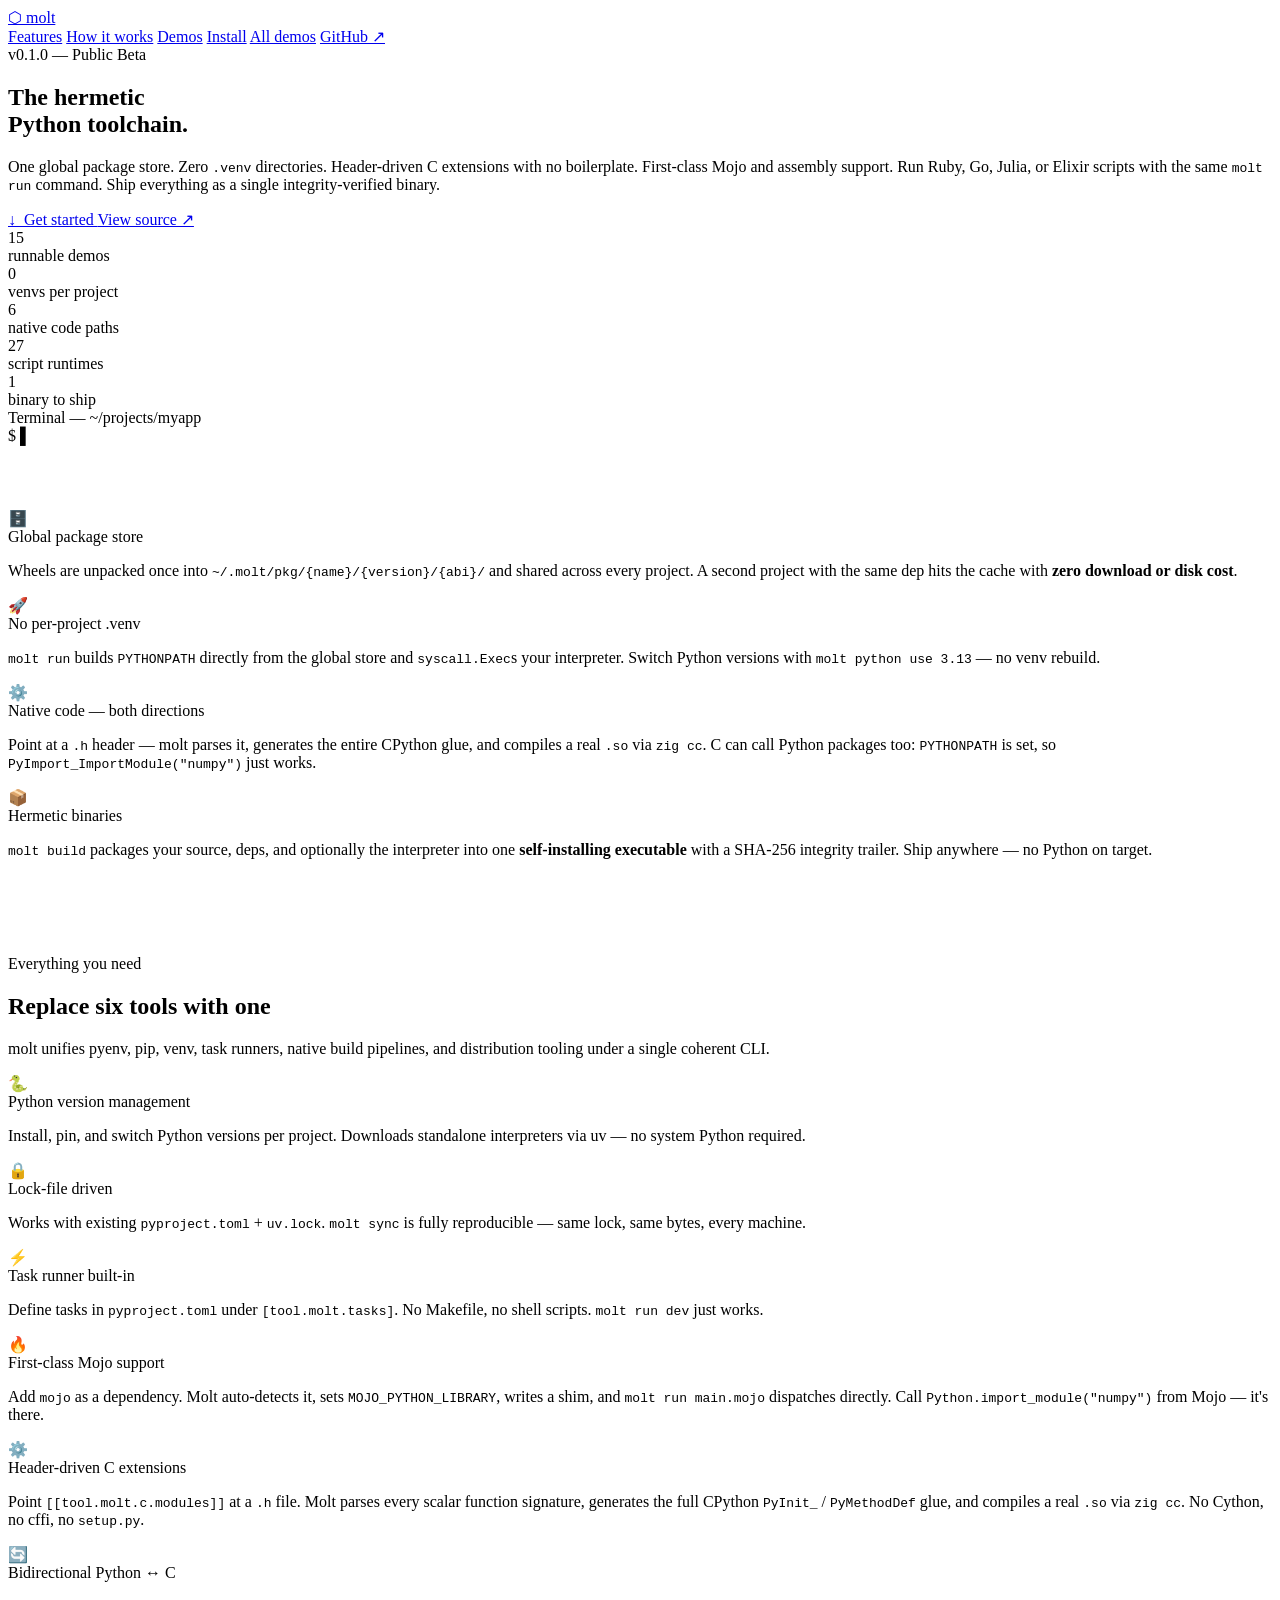
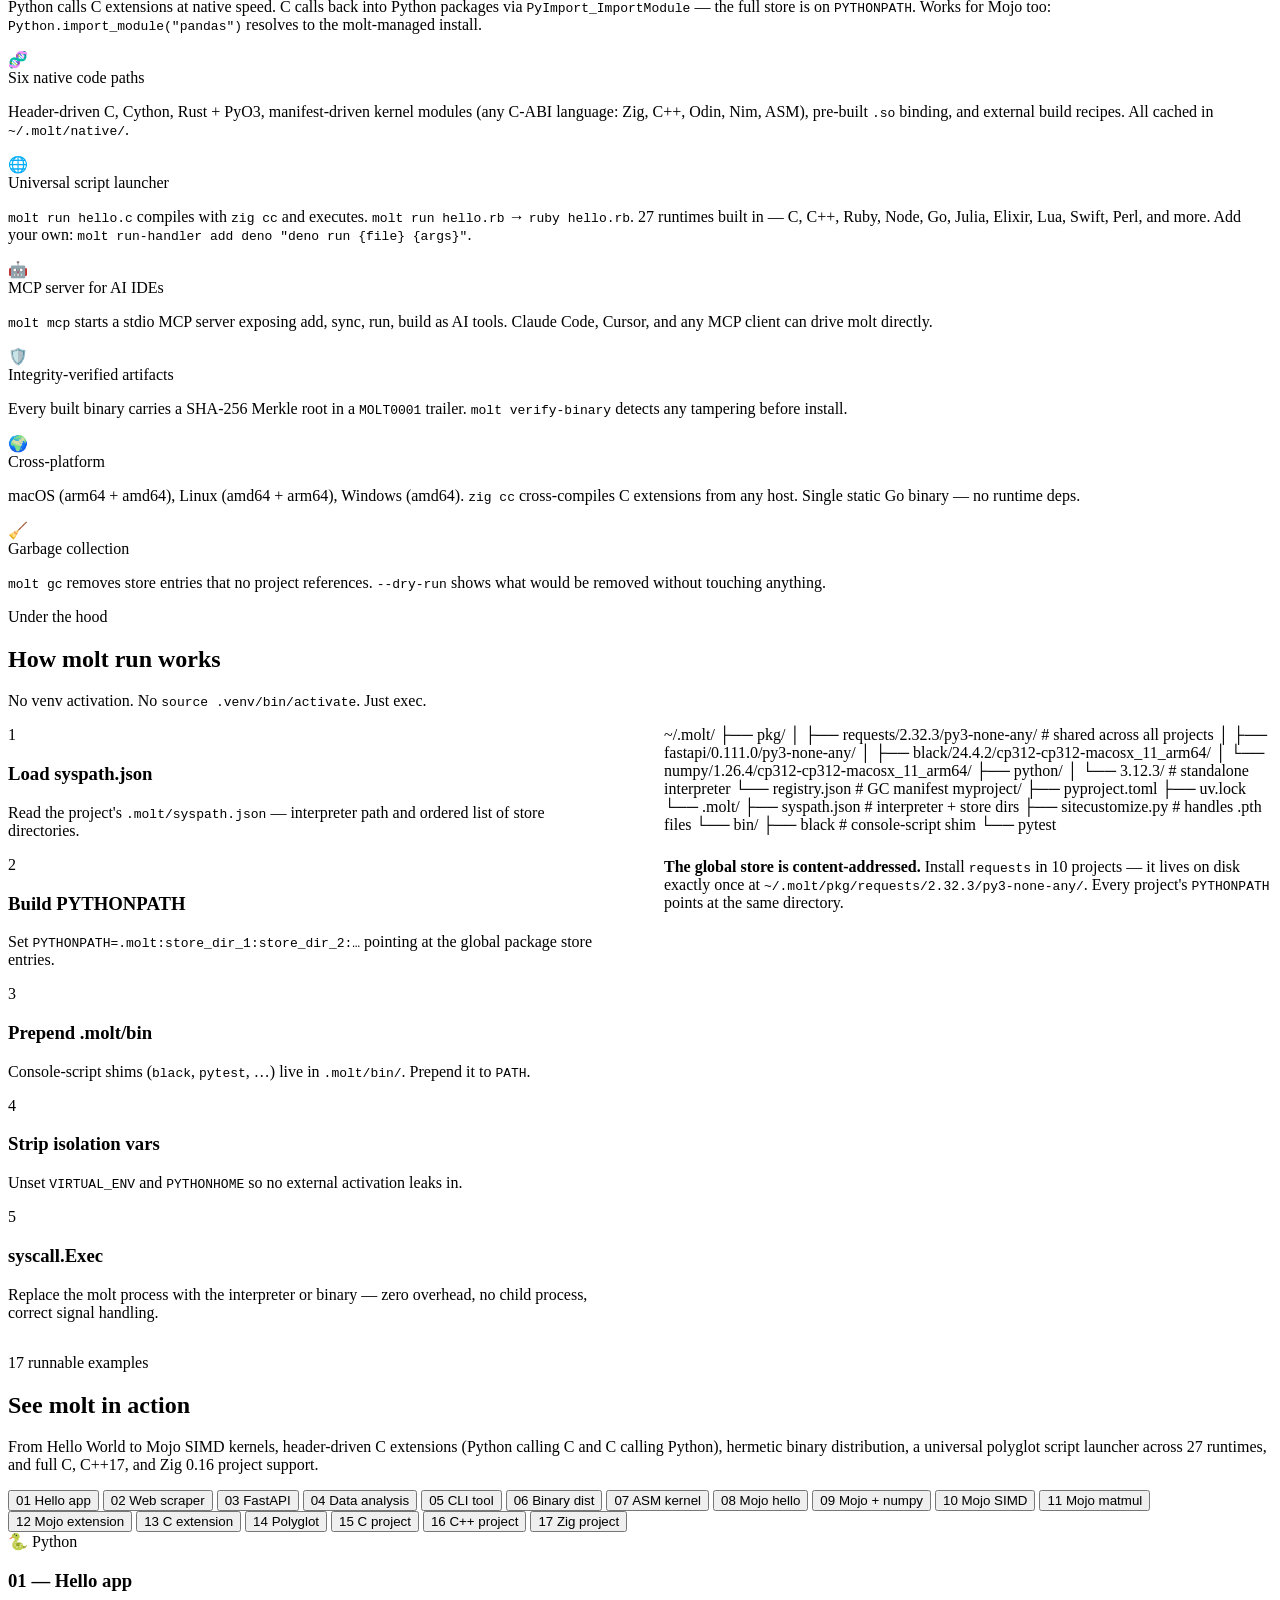
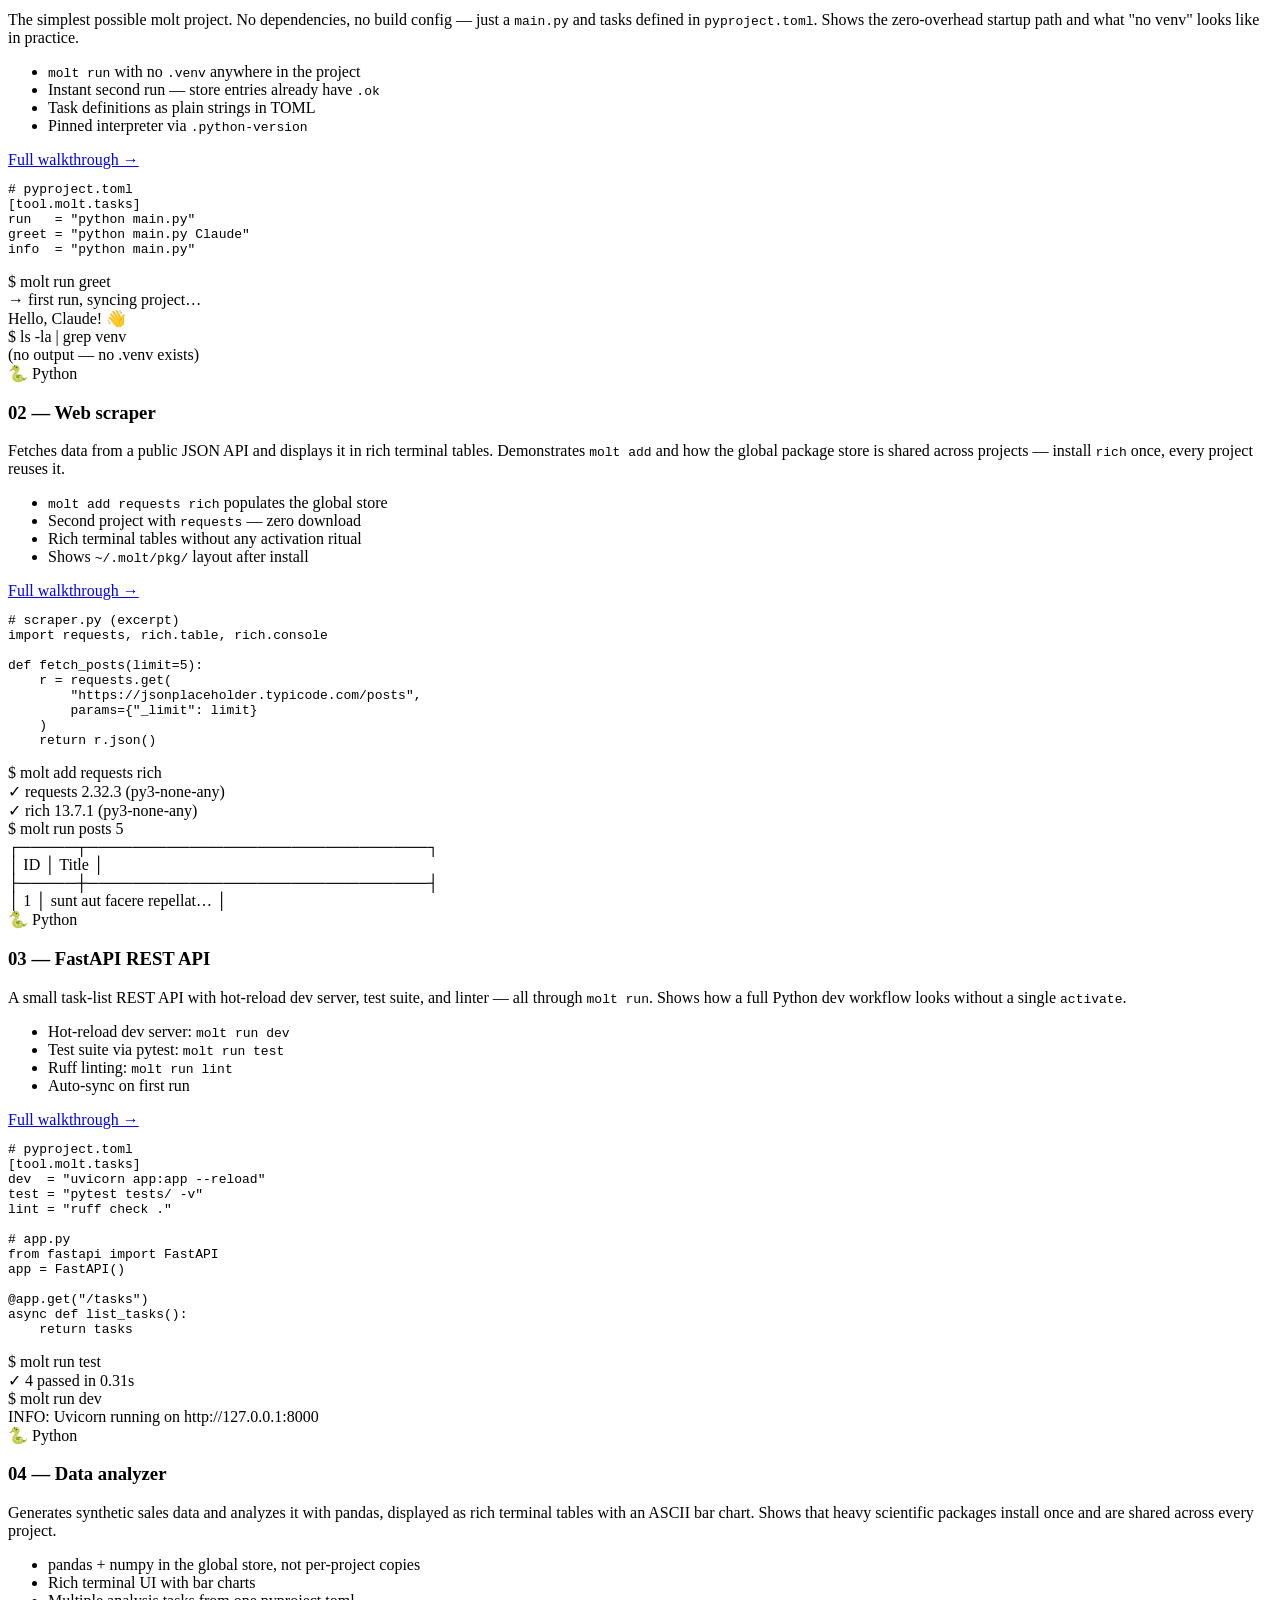
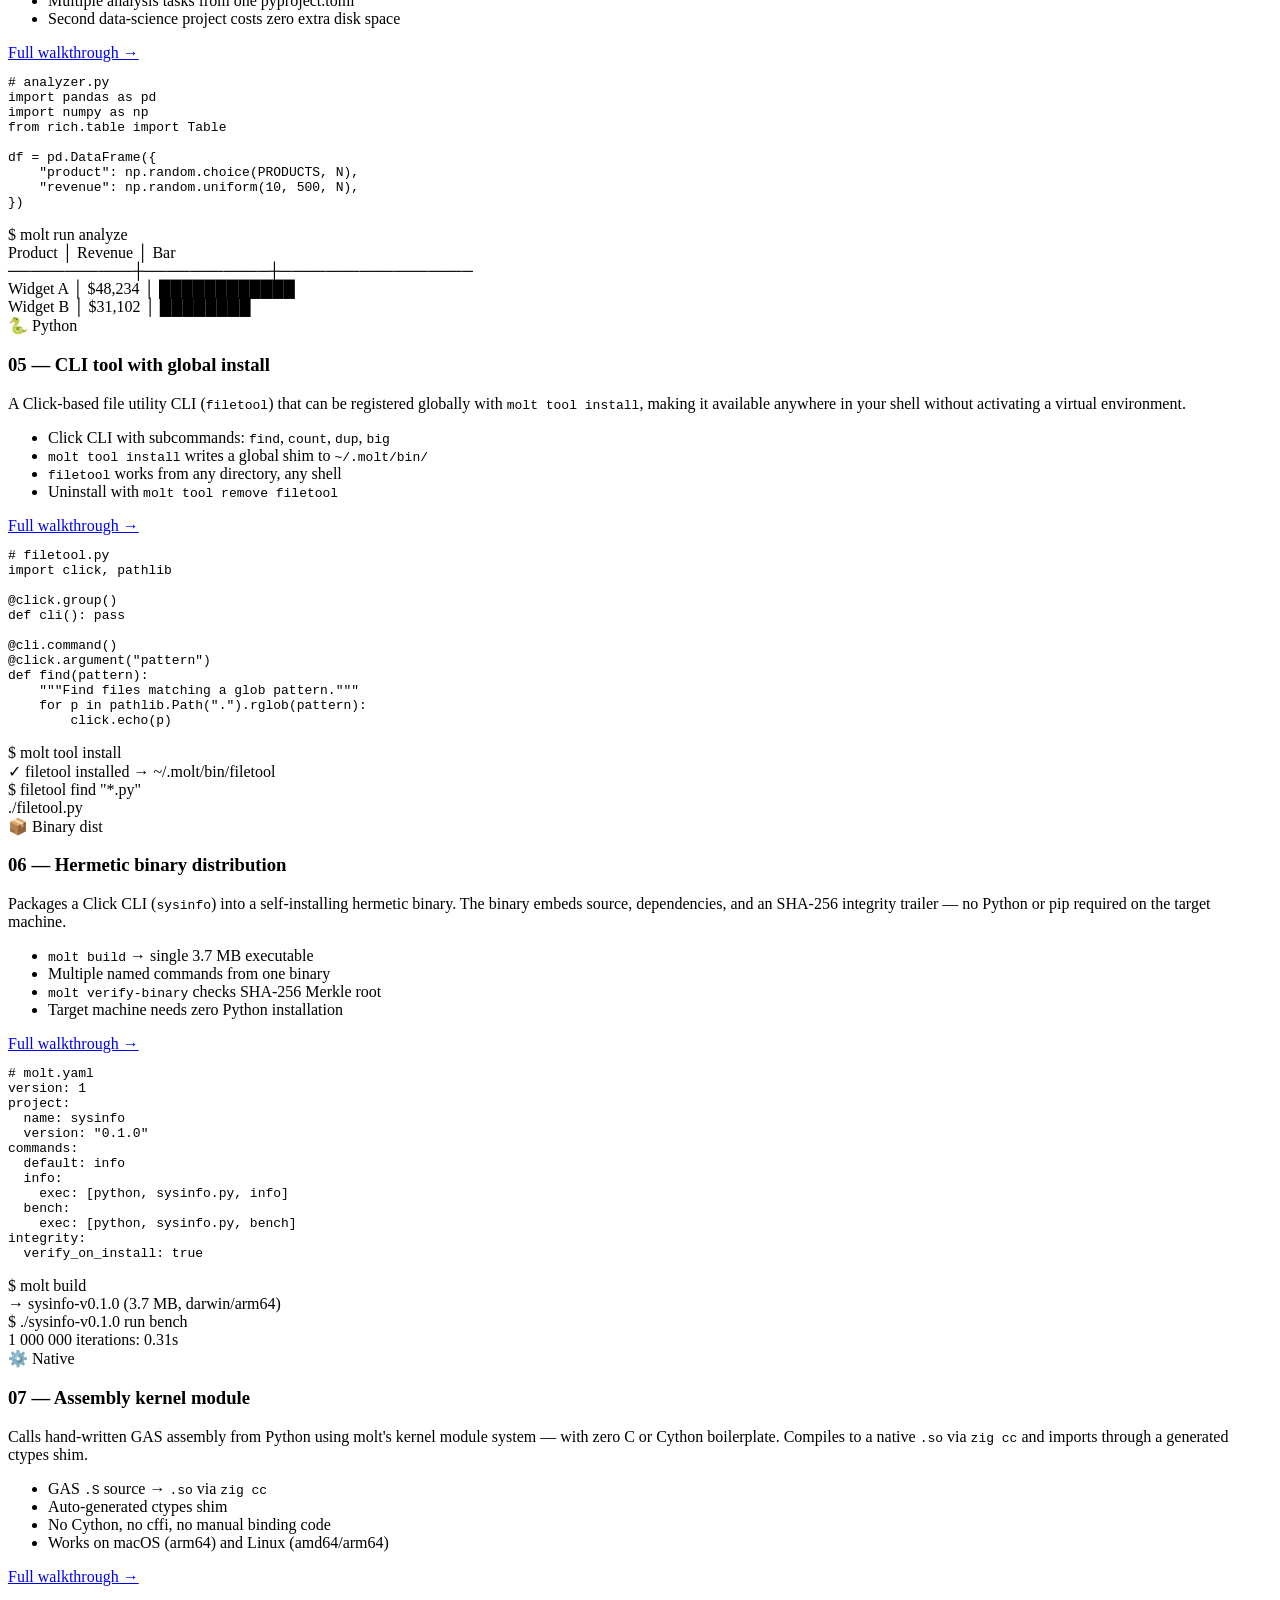
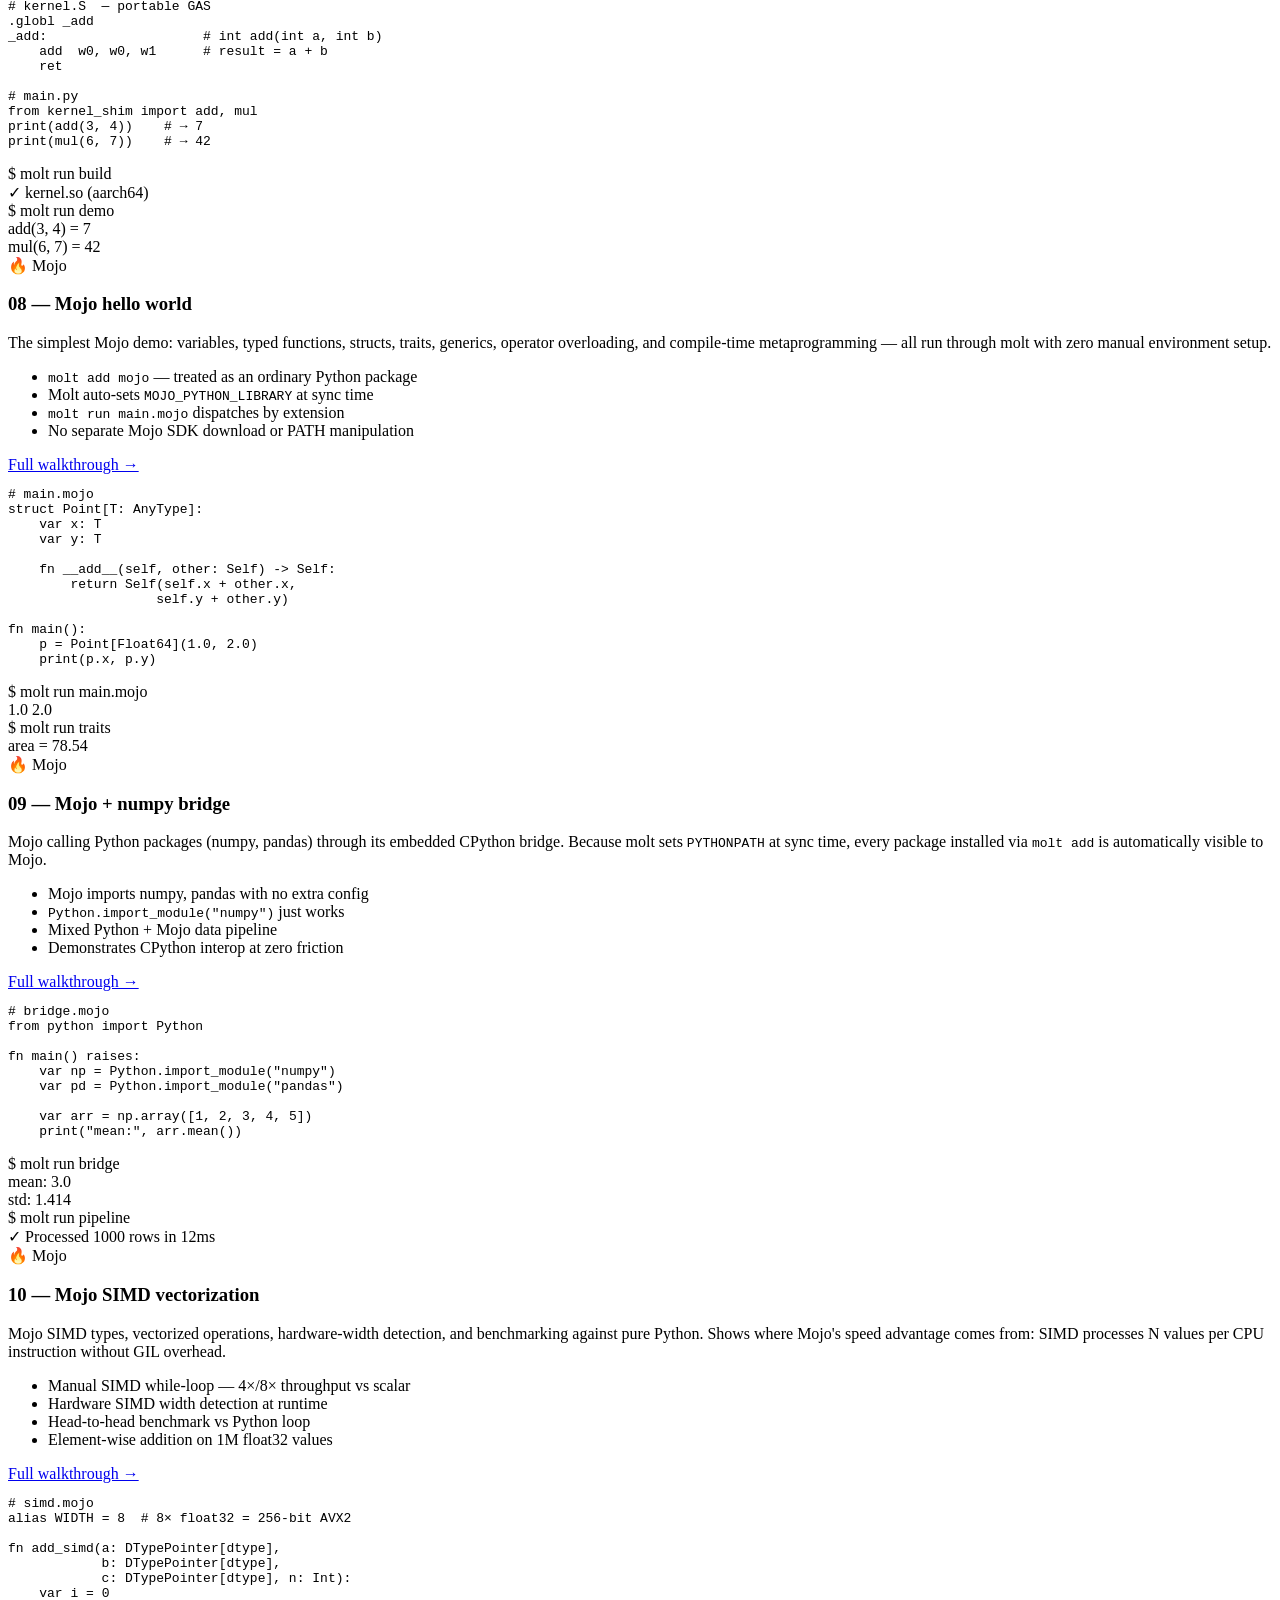
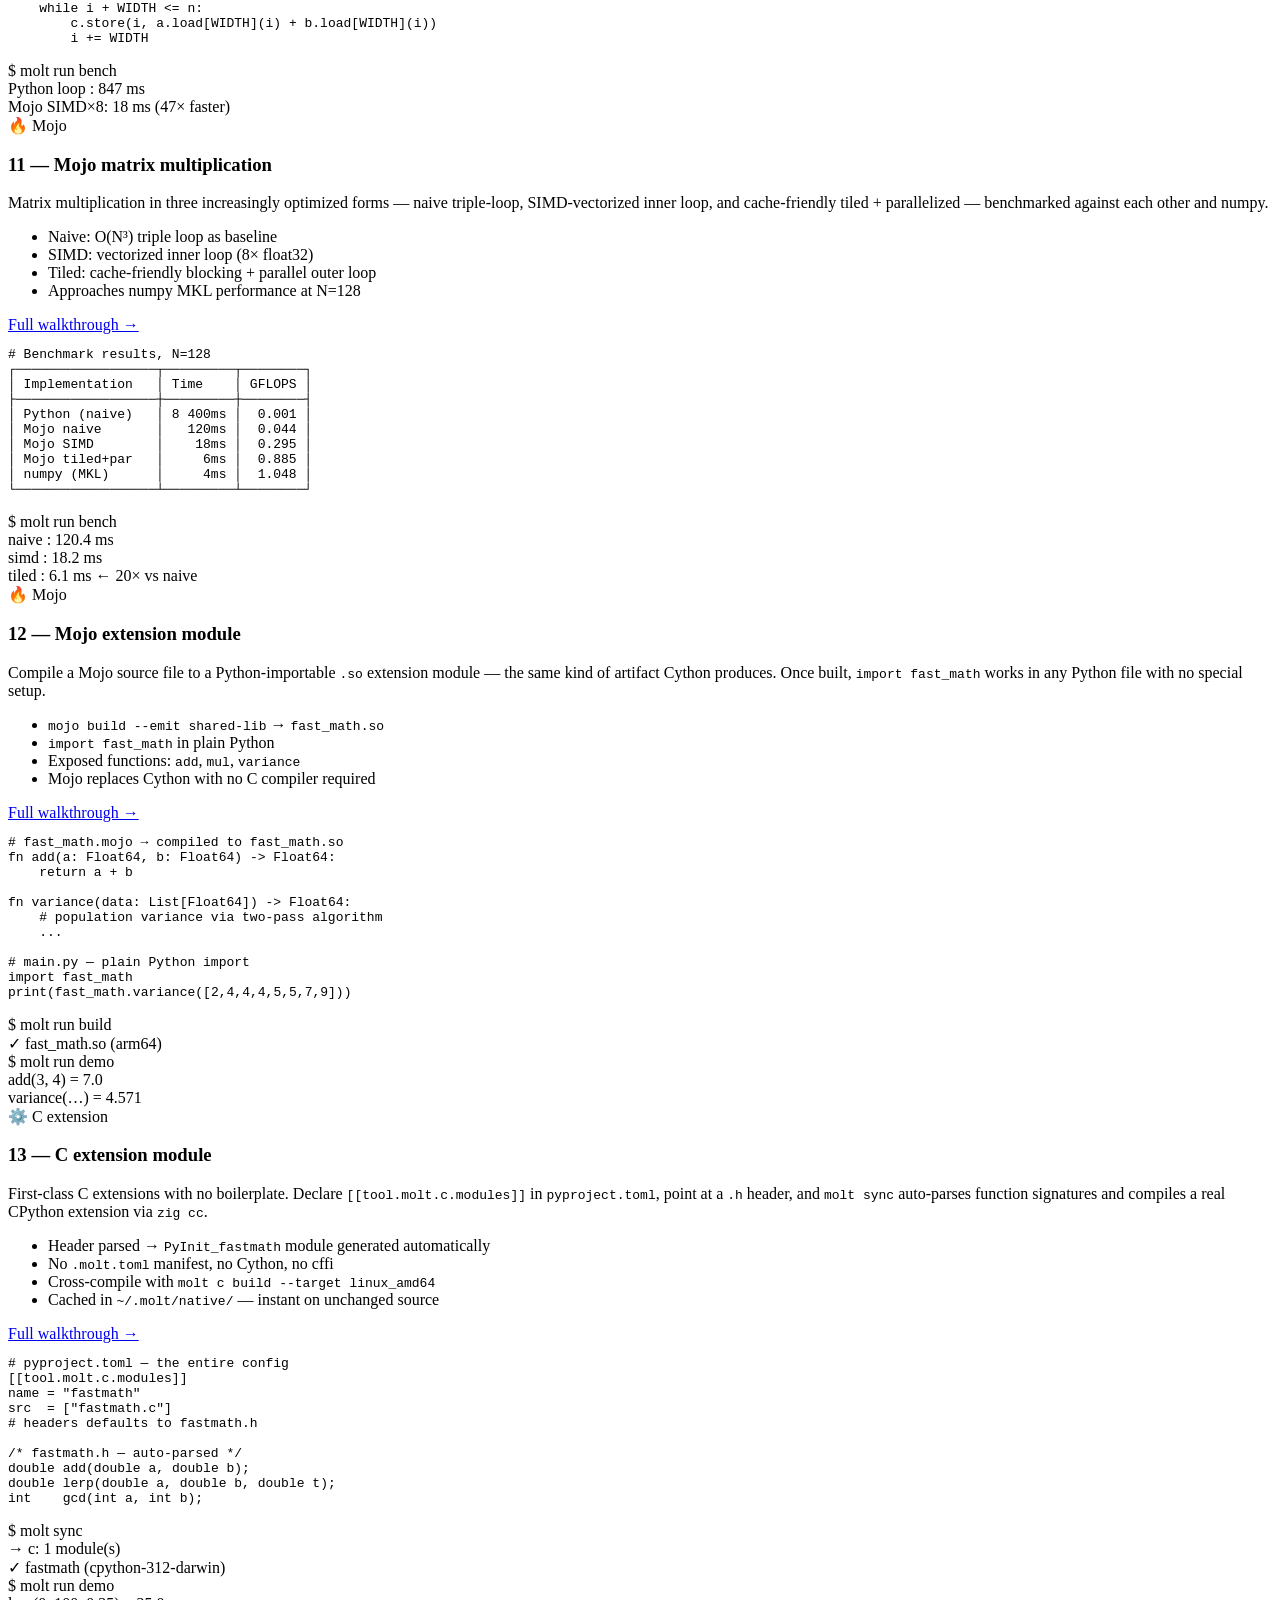
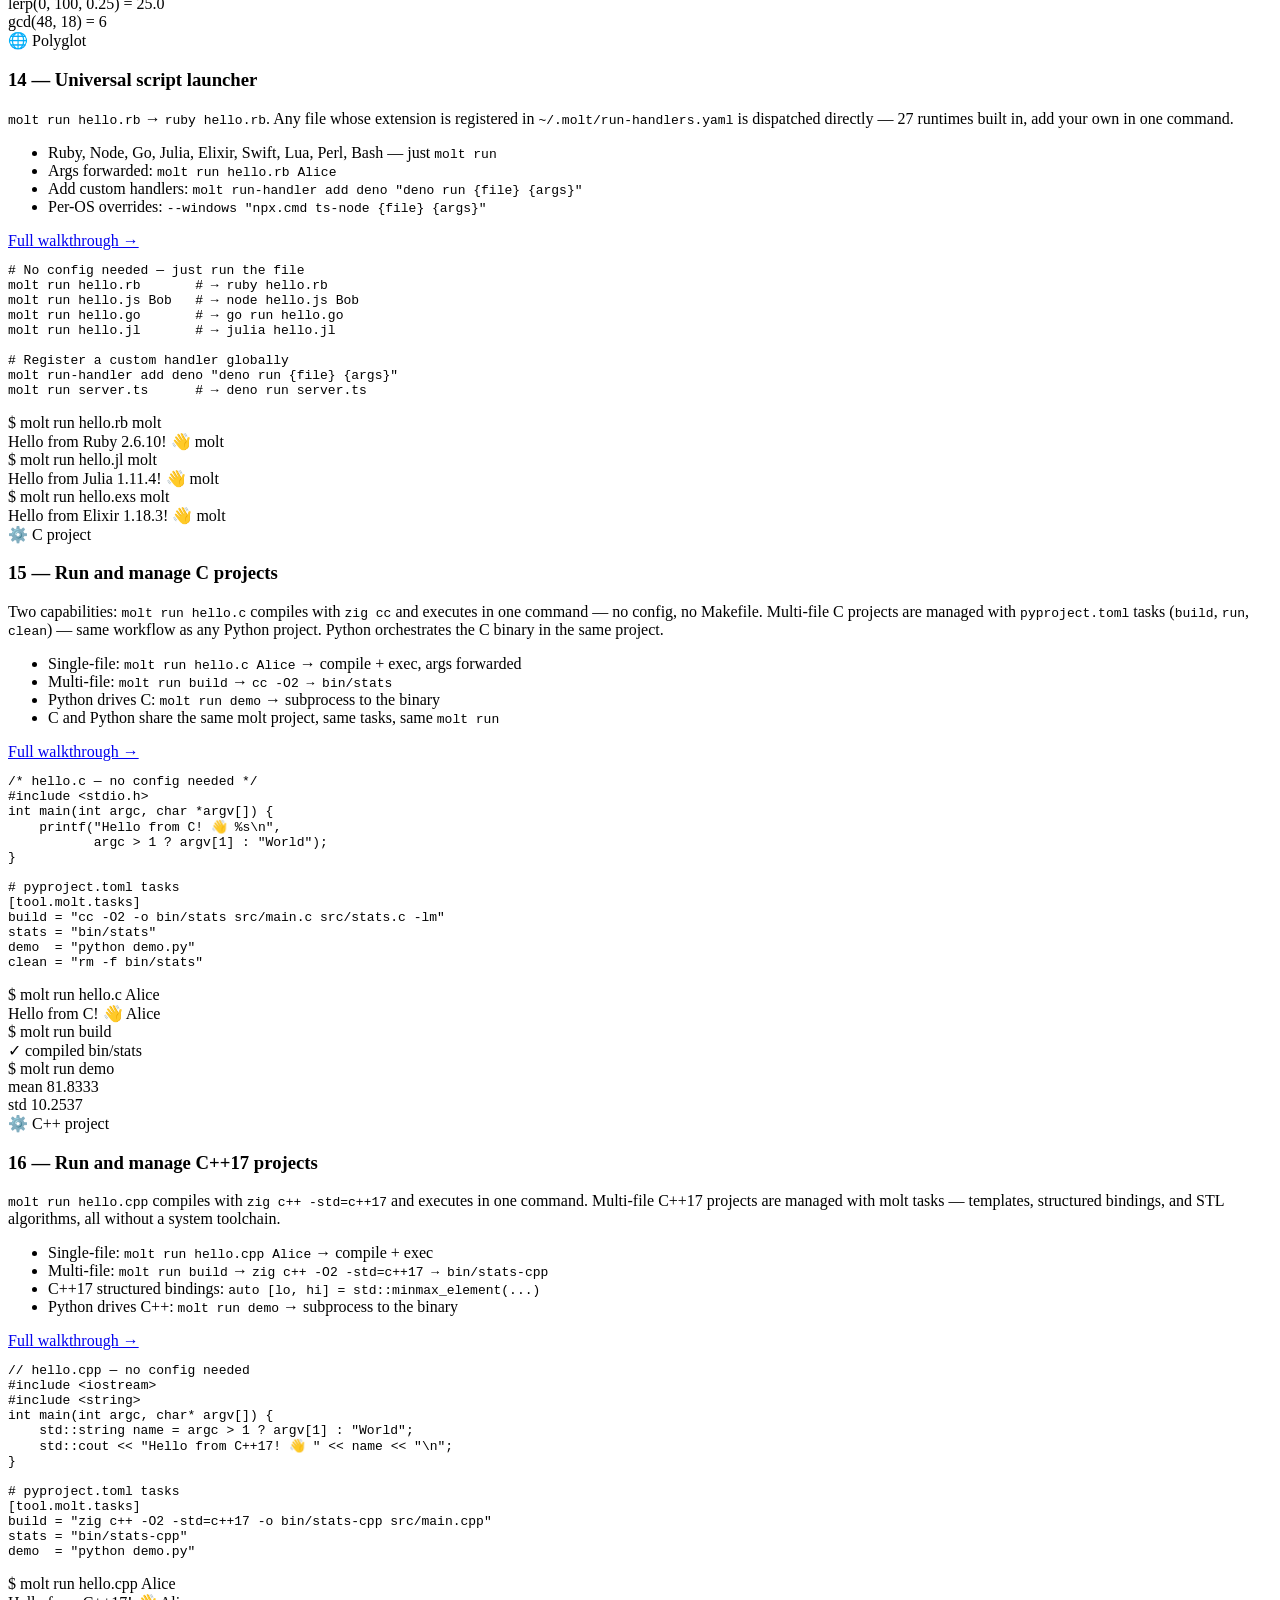
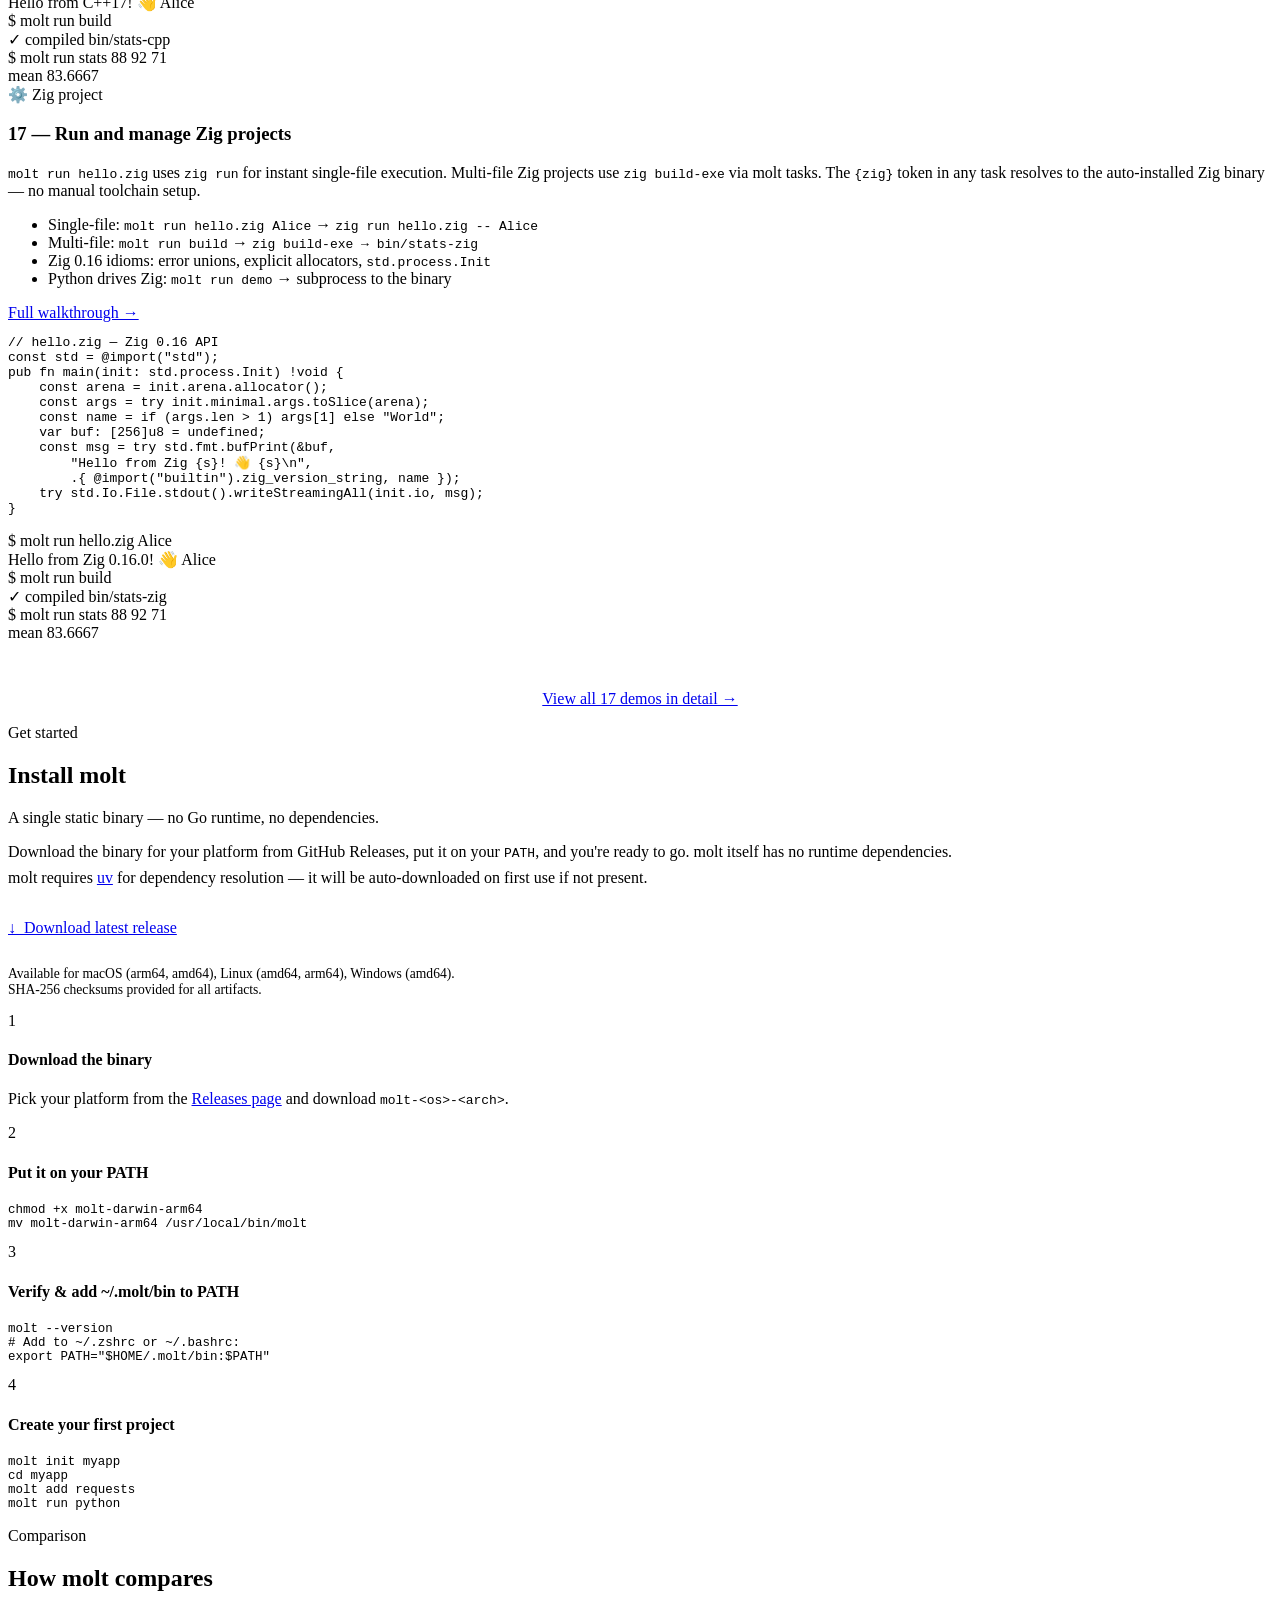
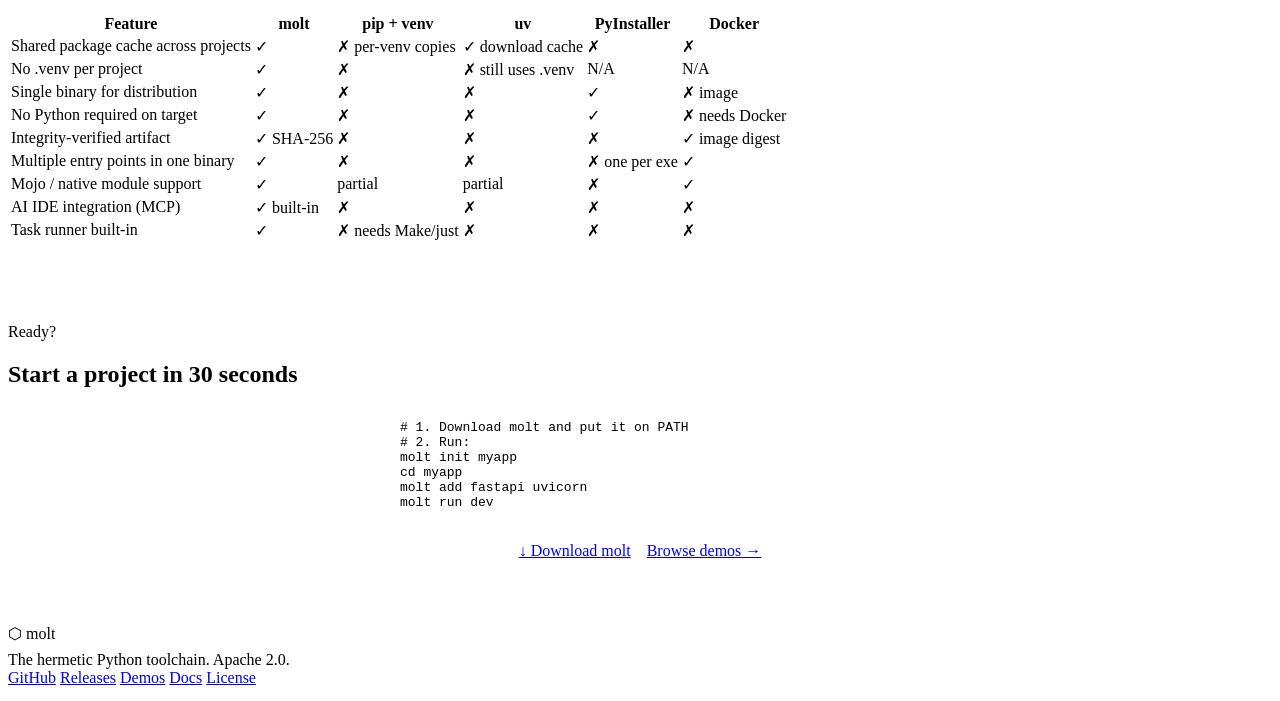
==== commit 61724d9b: "Add C++17 and Zig 0.16 demos (16 & 17) with docs and site updates - demos/16-cpp-project: C++17 proj" ====
--- a/site/index.html
+++ b/site/index.html
@@ -310,9 +310,9 @@
 <section id="demos">
   <div class="wrap">
     <div class="demos-header" data-reveal>
-      <p class="label">15 runnable examples</p>
+      <p class="label">17 runnable examples</p>
       <h2>See molt in action</h2>
-      <p>From Hello World to Mojo SIMD kernels, header-driven C extensions (Python calling C and C calling Python), hermetic binary distribution, and a universal polyglot script launcher across 27 runtimes.</p>
+      <p>From Hello World to Mojo SIMD kernels, header-driven C extensions (Python calling C and C calling Python), hermetic binary distribution, a universal polyglot script launcher across 27 runtimes, and full C, C++17, and Zig 0.16 project support.</p>
     </div>
 
     <div class="demo-tabs">
@@ -331,6 +331,8 @@
       <button class="demo-tab" data-demo="d13">13 C extension</button>
       <button class="demo-tab" data-demo="d14">14 Polyglot</button>
       <button class="demo-tab" data-demo="d15">15 C project</button>
+      <button class="demo-tab" data-demo="d16">16 C++ project</button>
+      <button class="demo-tab" data-demo="d17">17 Zig project</button>
     </div>
 
     <div class="demo-panels">
@@ -951,10 +953,99 @@
         </div>
       </div>
 
+      <!-- 16 -->
+      <div class="demo-panel" data-demo="d16">
+        <div class="demo-info">
+          <span class="badge badge-native">⚙️ C++ project</span>
+          <h3>16 — Run and manage C++17 projects</h3>
+          <p><code>molt run hello.cpp</code> compiles with <code>zig c++ -std=c++17</code> and executes in one command. Multi-file C++17 projects are managed with molt tasks — templates, structured bindings, and STL algorithms, all without a system toolchain.</p>
+          <ul class="demo-bullets">
+            <li>Single-file: <code>molt run hello.cpp Alice</code> → compile + exec</li>
+            <li>Multi-file: <code>molt run build</code> → <code>zig c++ -O2 -std=c++17 → bin/stats-cpp</code></li>
+            <li>C++17 structured bindings: <code>auto [lo, hi] = std::minmax_element(...)</code></li>
+            <li>Python drives C++: <code>molt run demo</code> → subprocess to the binary</li>
+          </ul>
+          <a class="demo-link" href="demos/#d16">Full walkthrough →</a>
+        </div>
+        <div>
+          <pre><code><span class="cmt">// hello.cpp — no config needed</span>
+#<span class="kw">include</span> &lt;iostream&gt;
+#<span class="kw">include</span> &lt;string&gt;
+<span class="kw">int</span> <span class="fn">main</span>(<span class="kw">int</span> argc, <span class="kw">char</span>* argv[]) {
+    std::string name = argc &gt; 1 ? argv[1] : <span class="str">"World"</span>;
+    std::cout &lt;&lt; <span class="str">"Hello from C++17! 👋 "</span> &lt;&lt; name &lt;&lt; <span class="str">"\n"</span>;
+}
+
+<span class="cmt"># pyproject.toml tasks</span>
+[tool.molt.tasks]
+build = <span class="str">"zig c++ -O2 -std=c++17 -o bin/stats-cpp src/main.cpp"</span>
+stats = <span class="str">"bin/stats-cpp"</span>
+demo  = <span class="str">"python demo.py"</span></code></pre>
+          <div class="terminal" style="margin-top:1rem;">
+            <div class="term-bar">
+              <span class="term-dot d1"></span><span class="term-dot d2"></span><span class="term-dot d3"></span>
+            </div>
+            <div class="term-body">
+              <div class="term-line"><span class="term-prompt">$</span><span class="term-cmd"> molt run hello.cpp Alice</span></div>
+              <div class="term-line"><span class="term-out"> Hello from C++17! 👋 Alice</span></div>
+              <div class="term-blank"></div>
+              <div class="term-line"><span class="term-prompt">$</span><span class="term-cmd"> molt run build</span></div>
+              <div class="term-line"><span class="term-success"> ✓ compiled bin/stats-cpp</span></div>
+              <div class="term-line"><span class="term-prompt">$</span><span class="term-cmd"> molt run stats 88 92 71</span></div>
+              <div class="term-line"><span class="term-out">   mean    83.6667</span></div>
+            </div>
+          </div>
+        </div>
+      </div>
+
+      <!-- 17 -->
+      <div class="demo-panel" data-demo="d17">
+        <div class="demo-info">
+          <span class="badge badge-native">⚙️ Zig project</span>
+          <h3>17 — Run and manage Zig projects</h3>
+          <p><code>molt run hello.zig</code> uses <code>zig run</code> for instant single-file execution. Multi-file Zig projects use <code>zig build-exe</code> via molt tasks. The <code>{zig}</code> token in any task resolves to the auto-installed Zig binary — no manual toolchain setup.</p>
+          <ul class="demo-bullets">
+            <li>Single-file: <code>molt run hello.zig Alice</code> → <code>zig run hello.zig -- Alice</code></li>
+            <li>Multi-file: <code>molt run build</code> → <code>zig build-exe → bin/stats-zig</code></li>
+            <li>Zig 0.16 idioms: error unions, explicit allocators, <code>std.process.Init</code></li>
+            <li>Python drives Zig: <code>molt run demo</code> → subprocess to the binary</li>
+          </ul>
+          <a class="demo-link" href="demos/#d17">Full walkthrough →</a>
+        </div>
+        <div>
+          <pre><code><span class="cmt">// hello.zig — Zig 0.16 API</span>
+<span class="kw">const</span> std = @<span class="fn">import</span>(<span class="str">"std"</span>);
+<span class="kw">pub fn</span> <span class="fn">main</span>(init: std.process.Init) !<span class="kw">void</span> {
+    <span class="kw">const</span> arena = init.arena.<span class="fn">allocator</span>();
+    <span class="kw">const</span> args = <span class="kw">try</span> init.minimal.args.<span class="fn">toSlice</span>(arena);
+    <span class="kw">const</span> name = <span class="kw">if</span> (args.len &gt; 1) args[1] <span class="kw">else</span> <span class="str">"World"</span>;
+    <span class="kw">var</span> buf: [256]<span class="kw">u8</span> = <span class="kw">undefined</span>;
+    <span class="kw">const</span> msg = <span class="kw">try</span> std.fmt.<span class="fn">bufPrint</span>(&amp;buf,
+        <span class="str">"Hello from Zig {s}! 👋 {s}\n"</span>,
+        .{ @<span class="fn">import</span>(<span class="str">"builtin"</span>).zig_version_string, name });
+    <span class="kw">try</span> std.Io.File.<span class="fn">stdout</span>().<span class="fn">writeStreamingAll</span>(init.io, msg);
+}</code></pre>
+          <div class="terminal" style="margin-top:1rem;">
+            <div class="term-bar">
+              <span class="term-dot d1"></span><span class="term-dot d2"></span><span class="term-dot d3"></span>
+            </div>
+            <div class="term-body">
+              <div class="term-line"><span class="term-prompt">$</span><span class="term-cmd"> molt run hello.zig Alice</span></div>
+              <div class="term-line"><span class="term-out"> Hello from Zig 0.16.0! 👋 Alice</span></div>
+              <div class="term-blank"></div>
+              <div class="term-line"><span class="term-prompt">$</span><span class="term-cmd"> molt run build</span></div>
+              <div class="term-line"><span class="term-success"> ✓ compiled bin/stats-zig</span></div>
+              <div class="term-line"><span class="term-prompt">$</span><span class="term-cmd"> molt run stats 88 92 71</span></div>
+              <div class="term-line"><span class="term-out">   mean    83.6667</span></div>
+            </div>
+          </div>
+        </div>
+      </div>
+
     </div><!-- /.demo-panels -->
 
     <div style="text-align:center; margin-top:3rem;">
-      <a href="demos/" class="btn btn-ghost">View all 15 demos in detail →</a>
+      <a href="demos/" class="btn btn-ghost">View all 17 demos in detail →</a>
     </div>
   </div>
 </section>
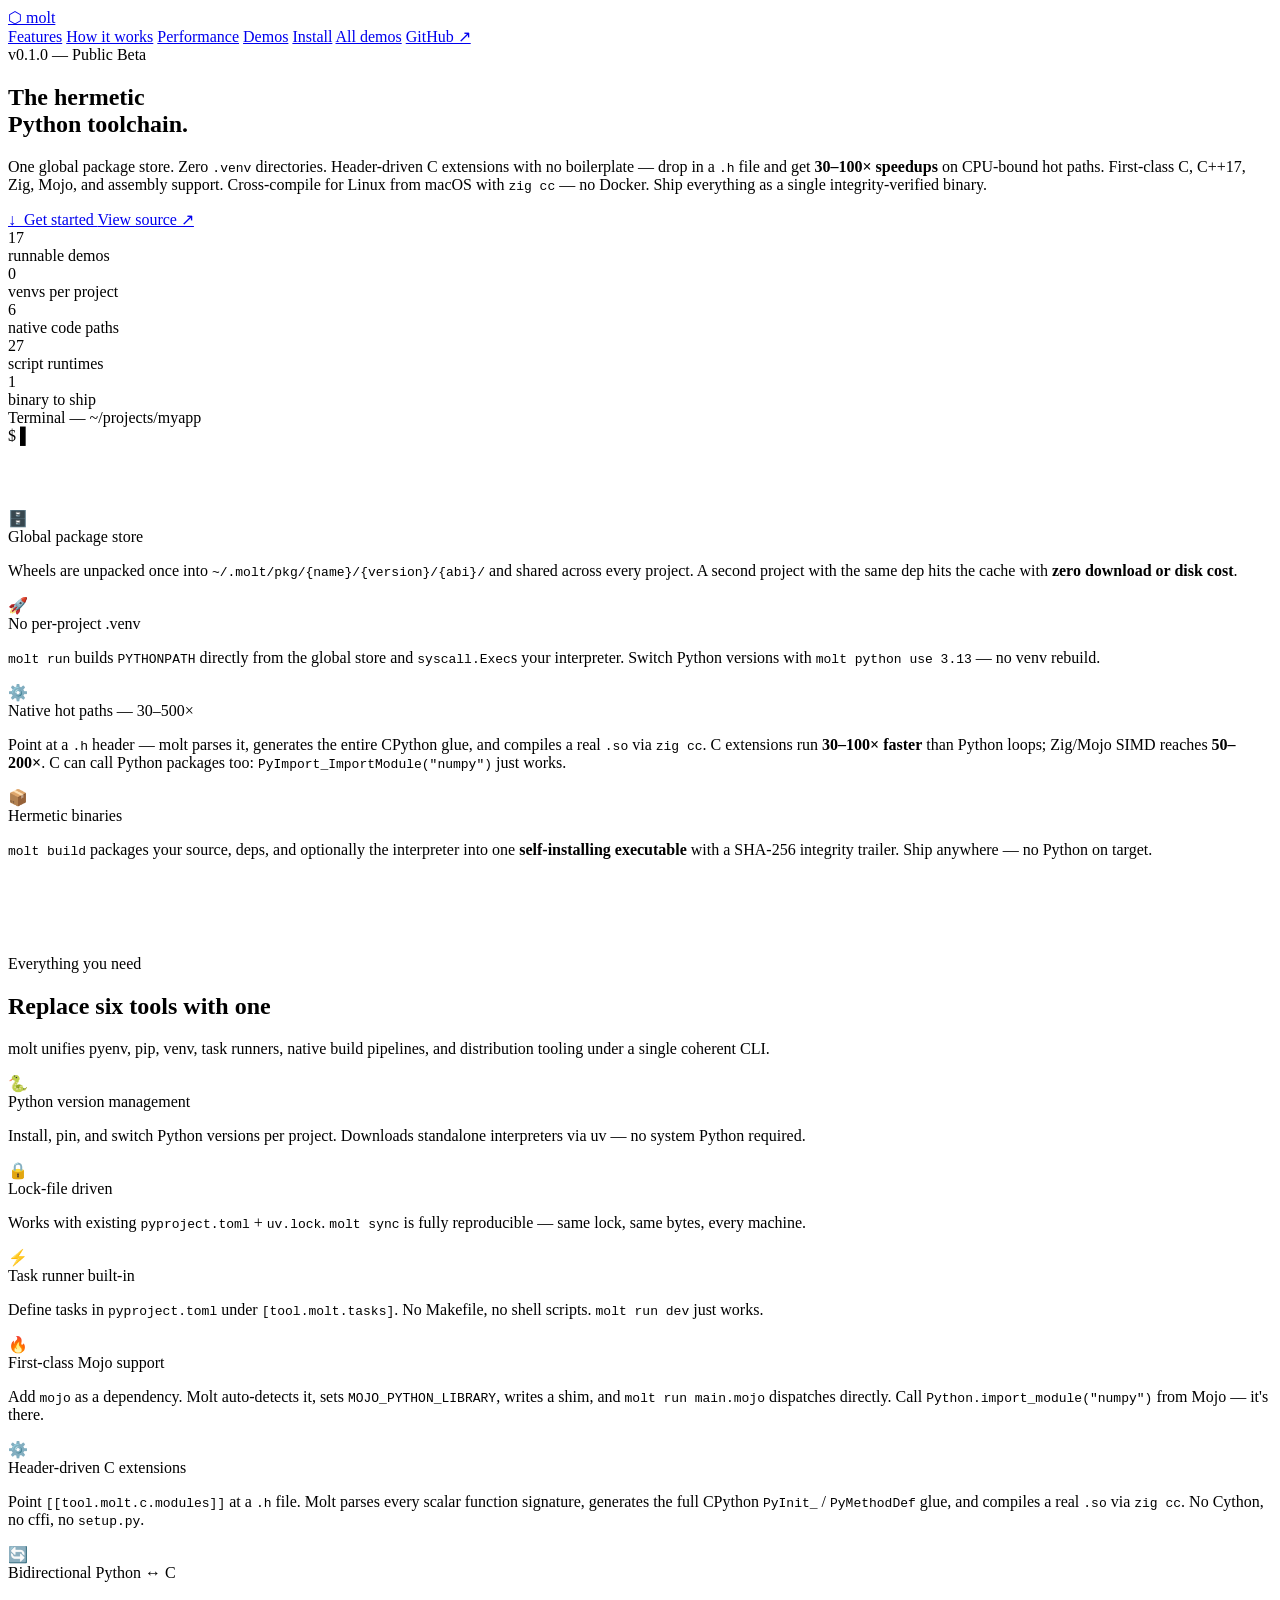
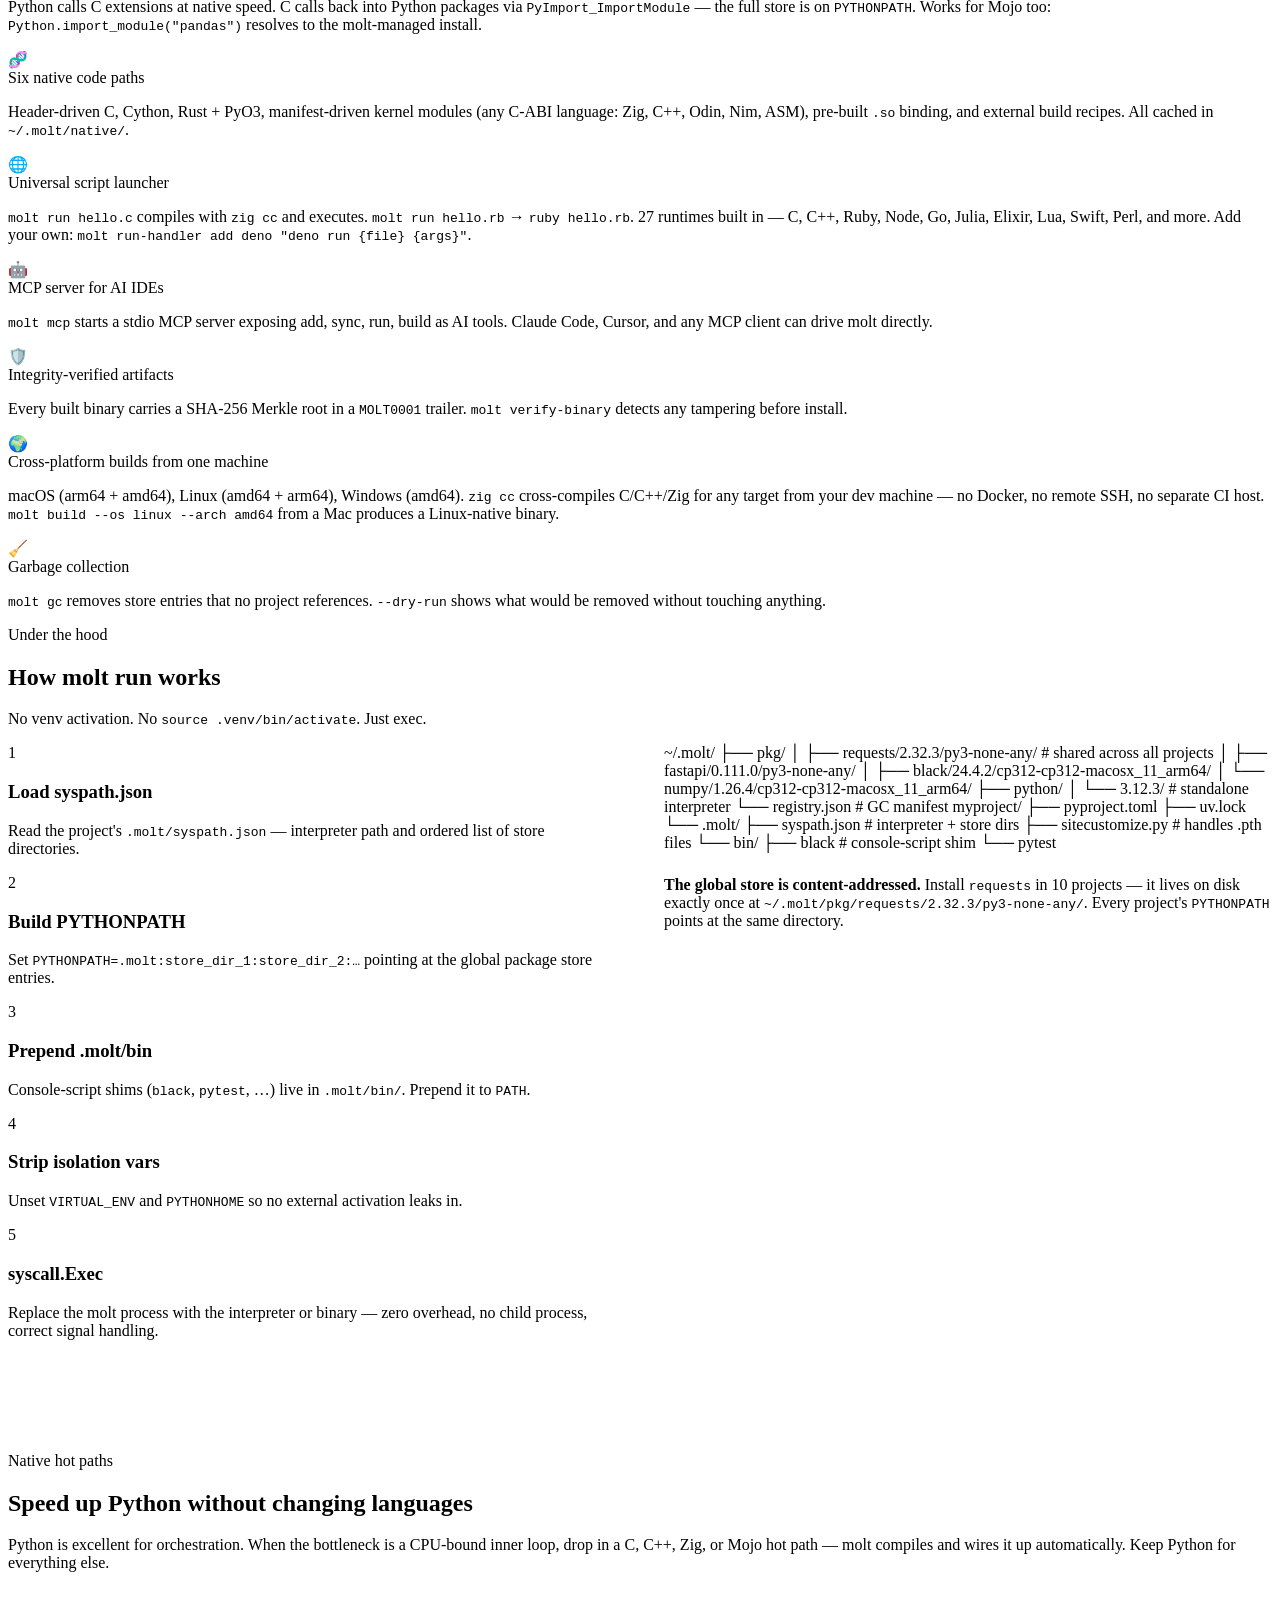
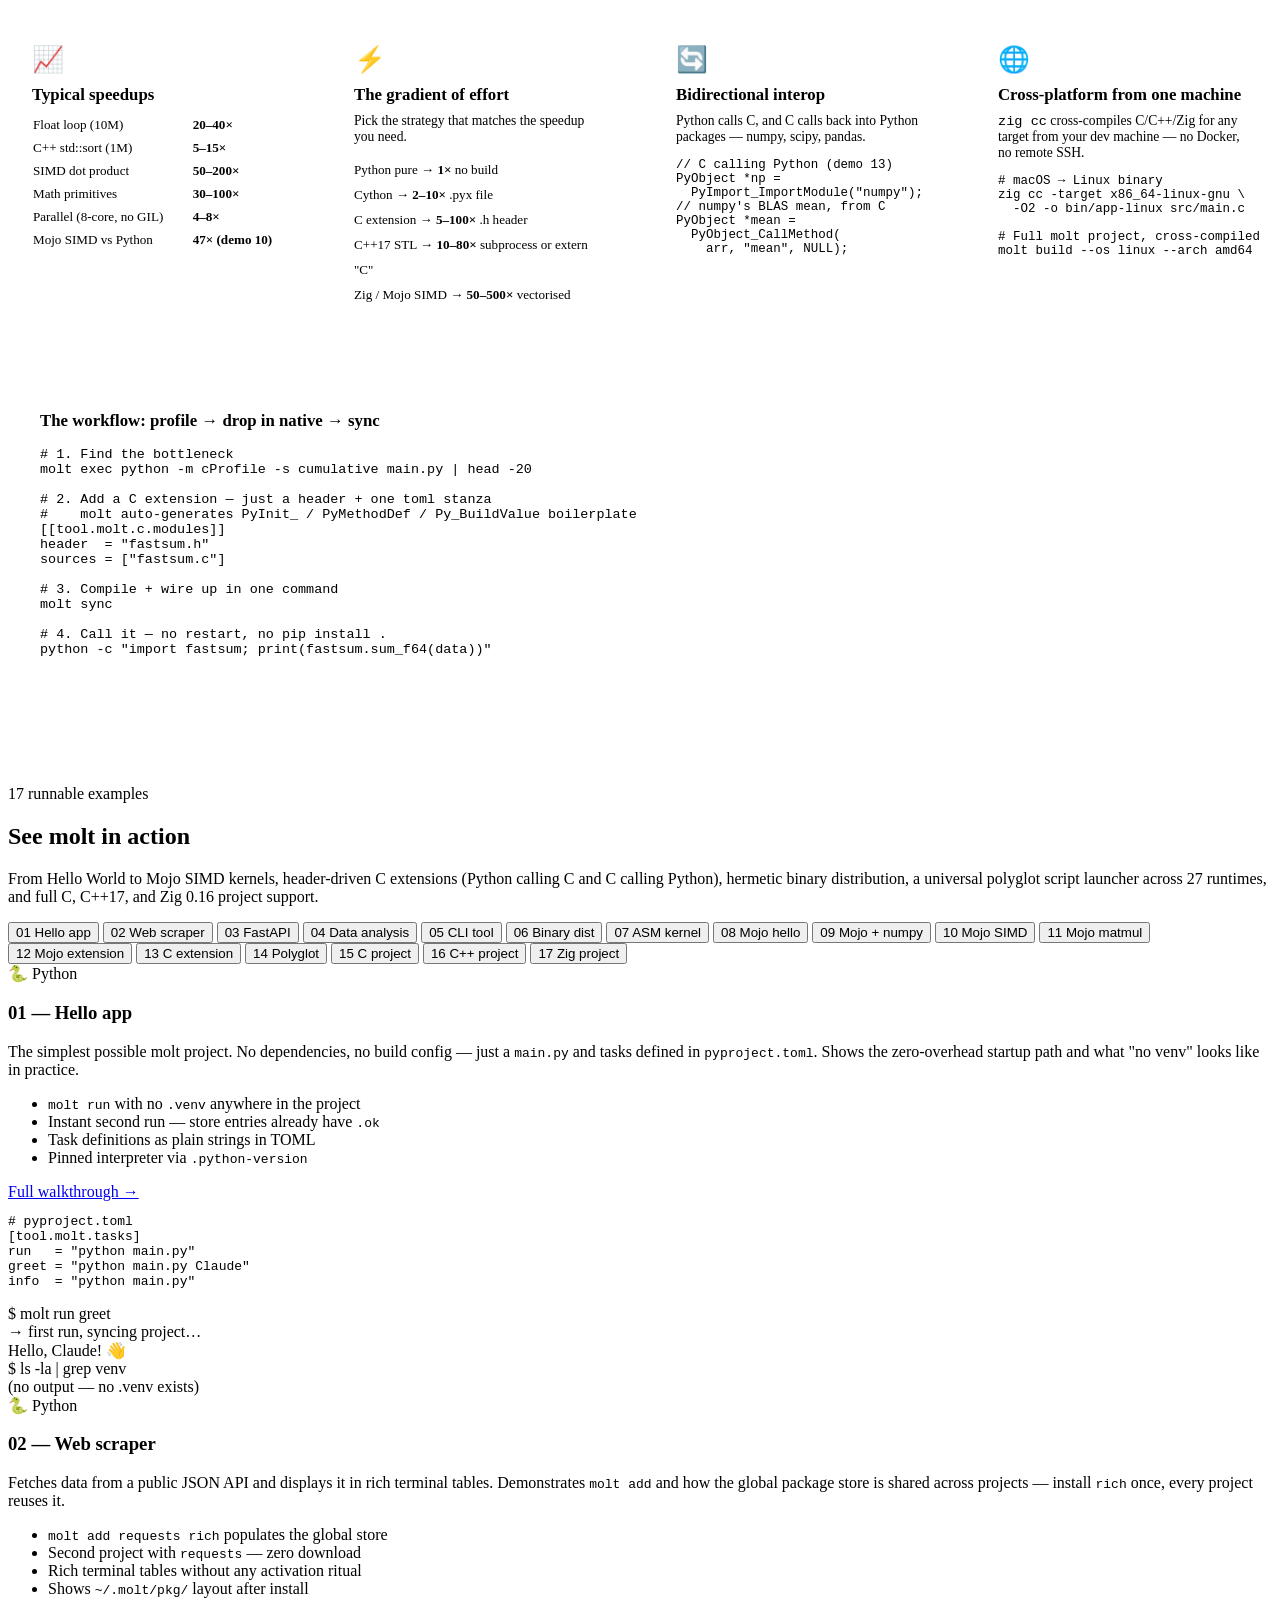
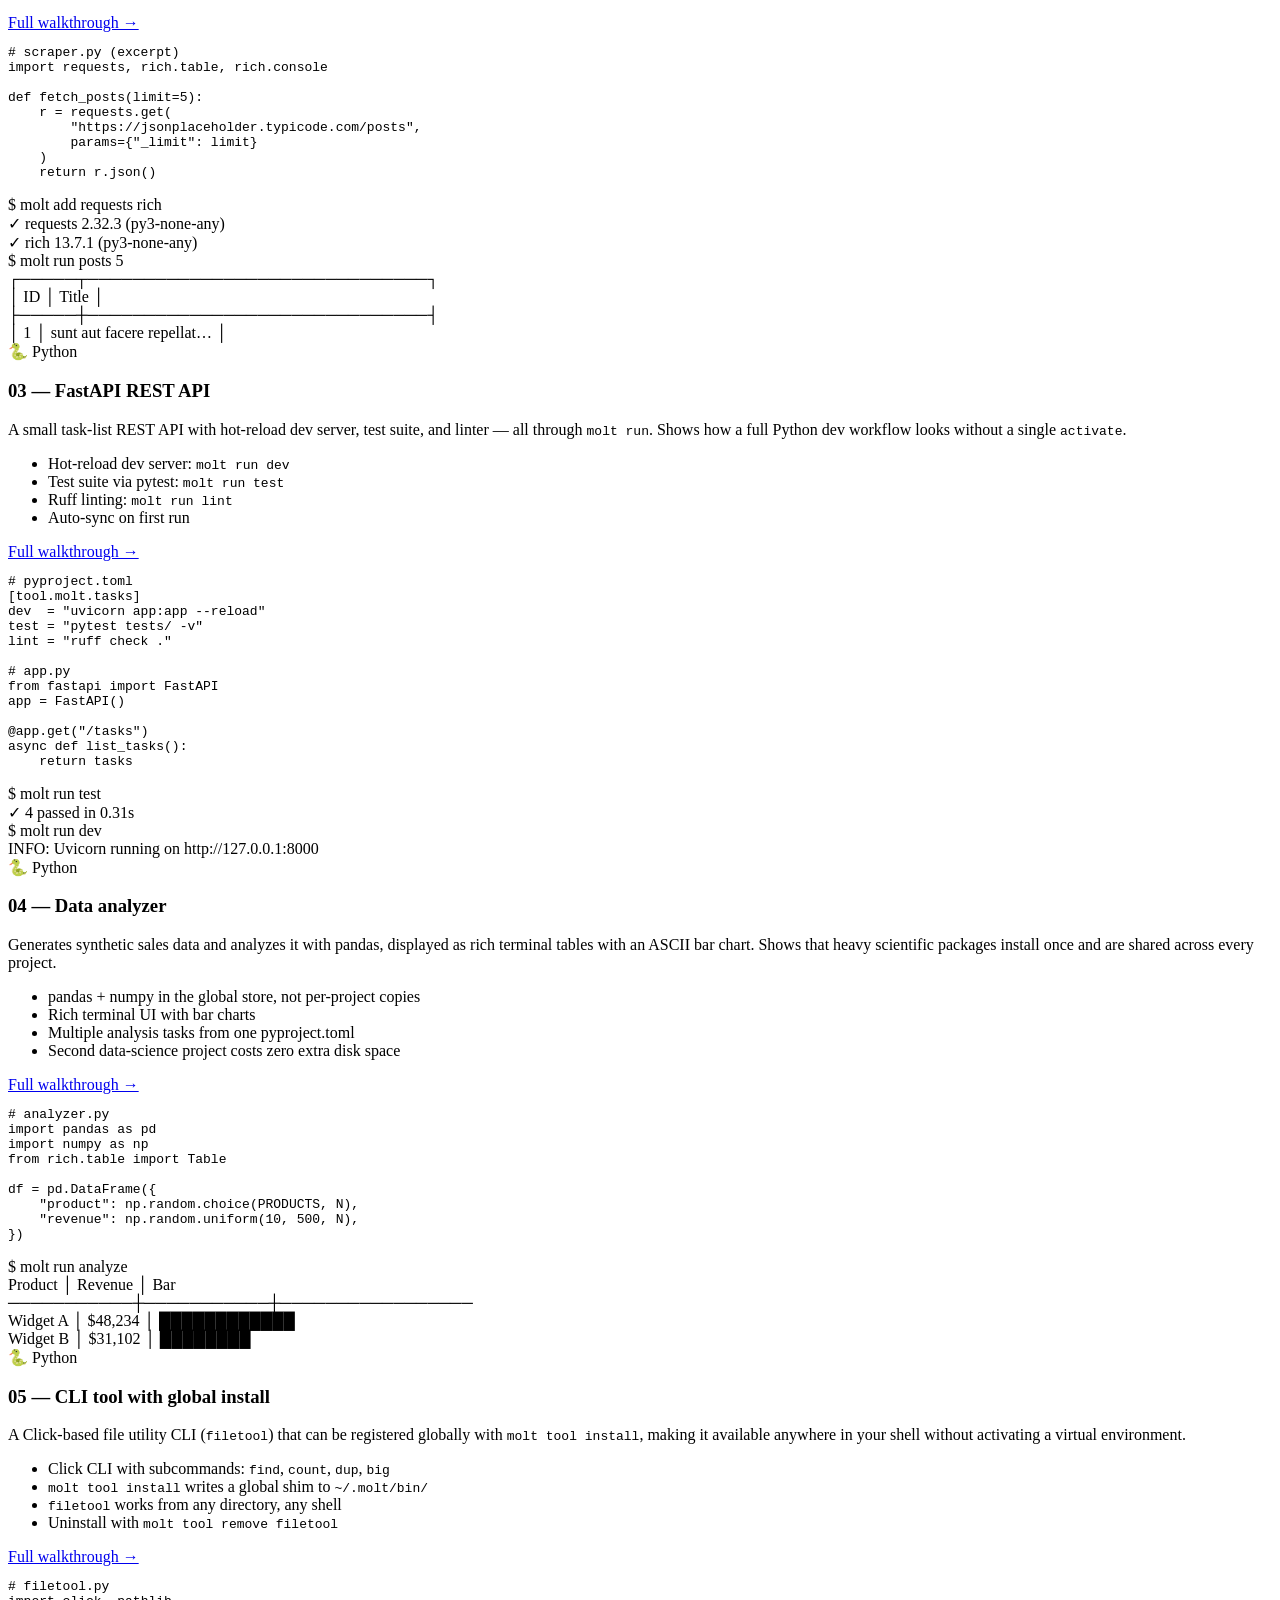
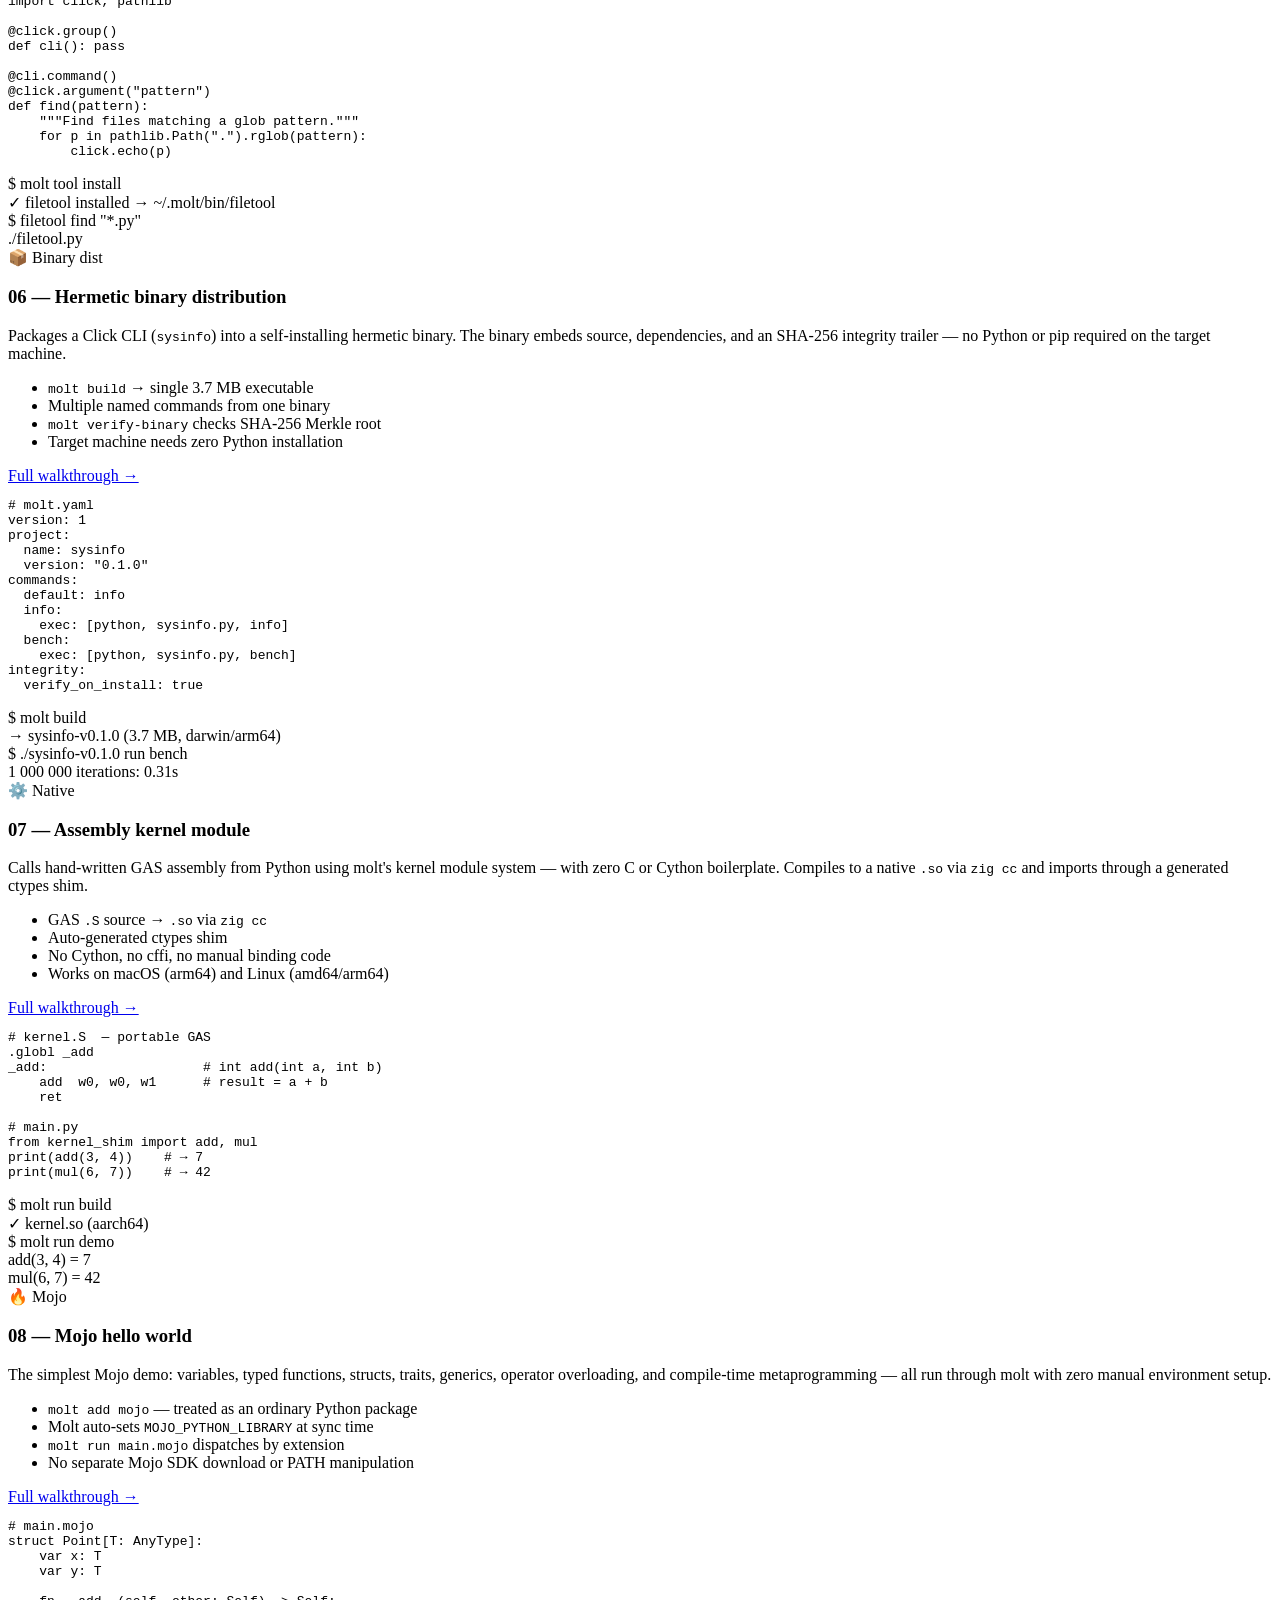
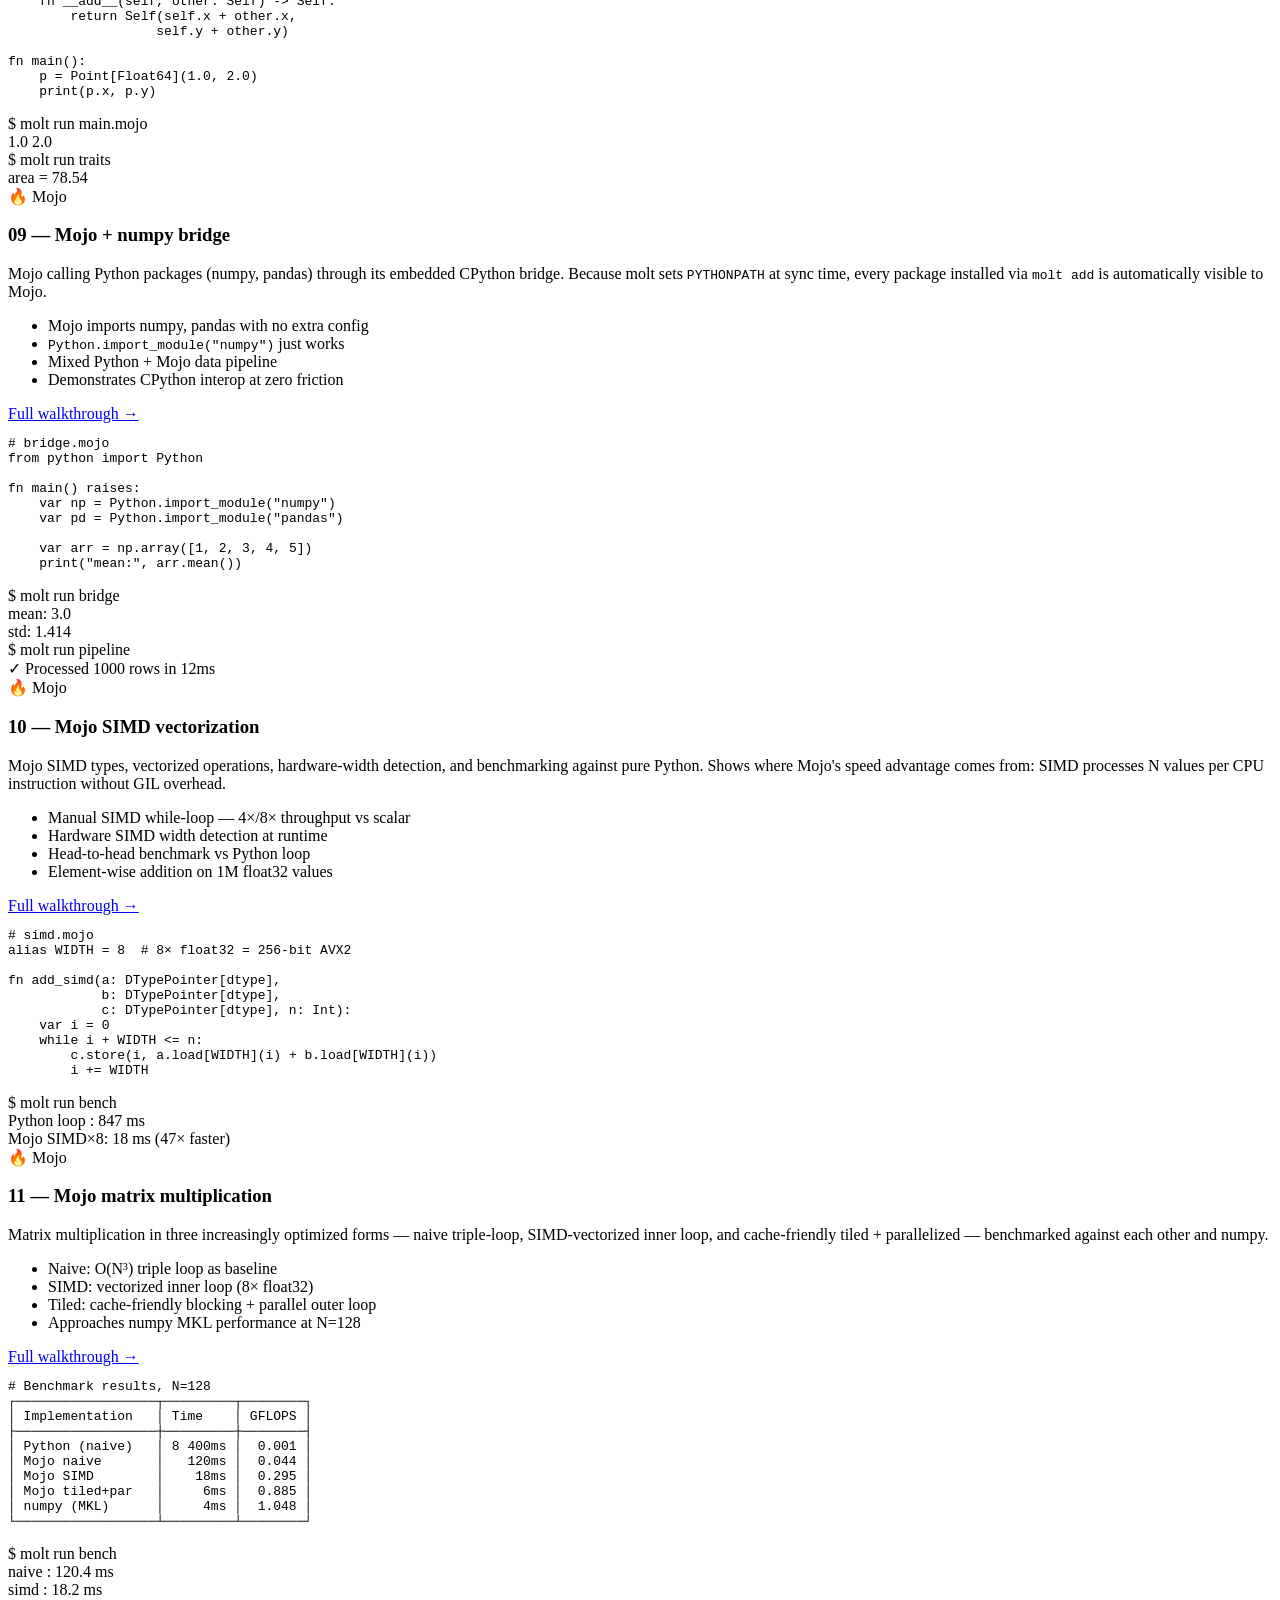
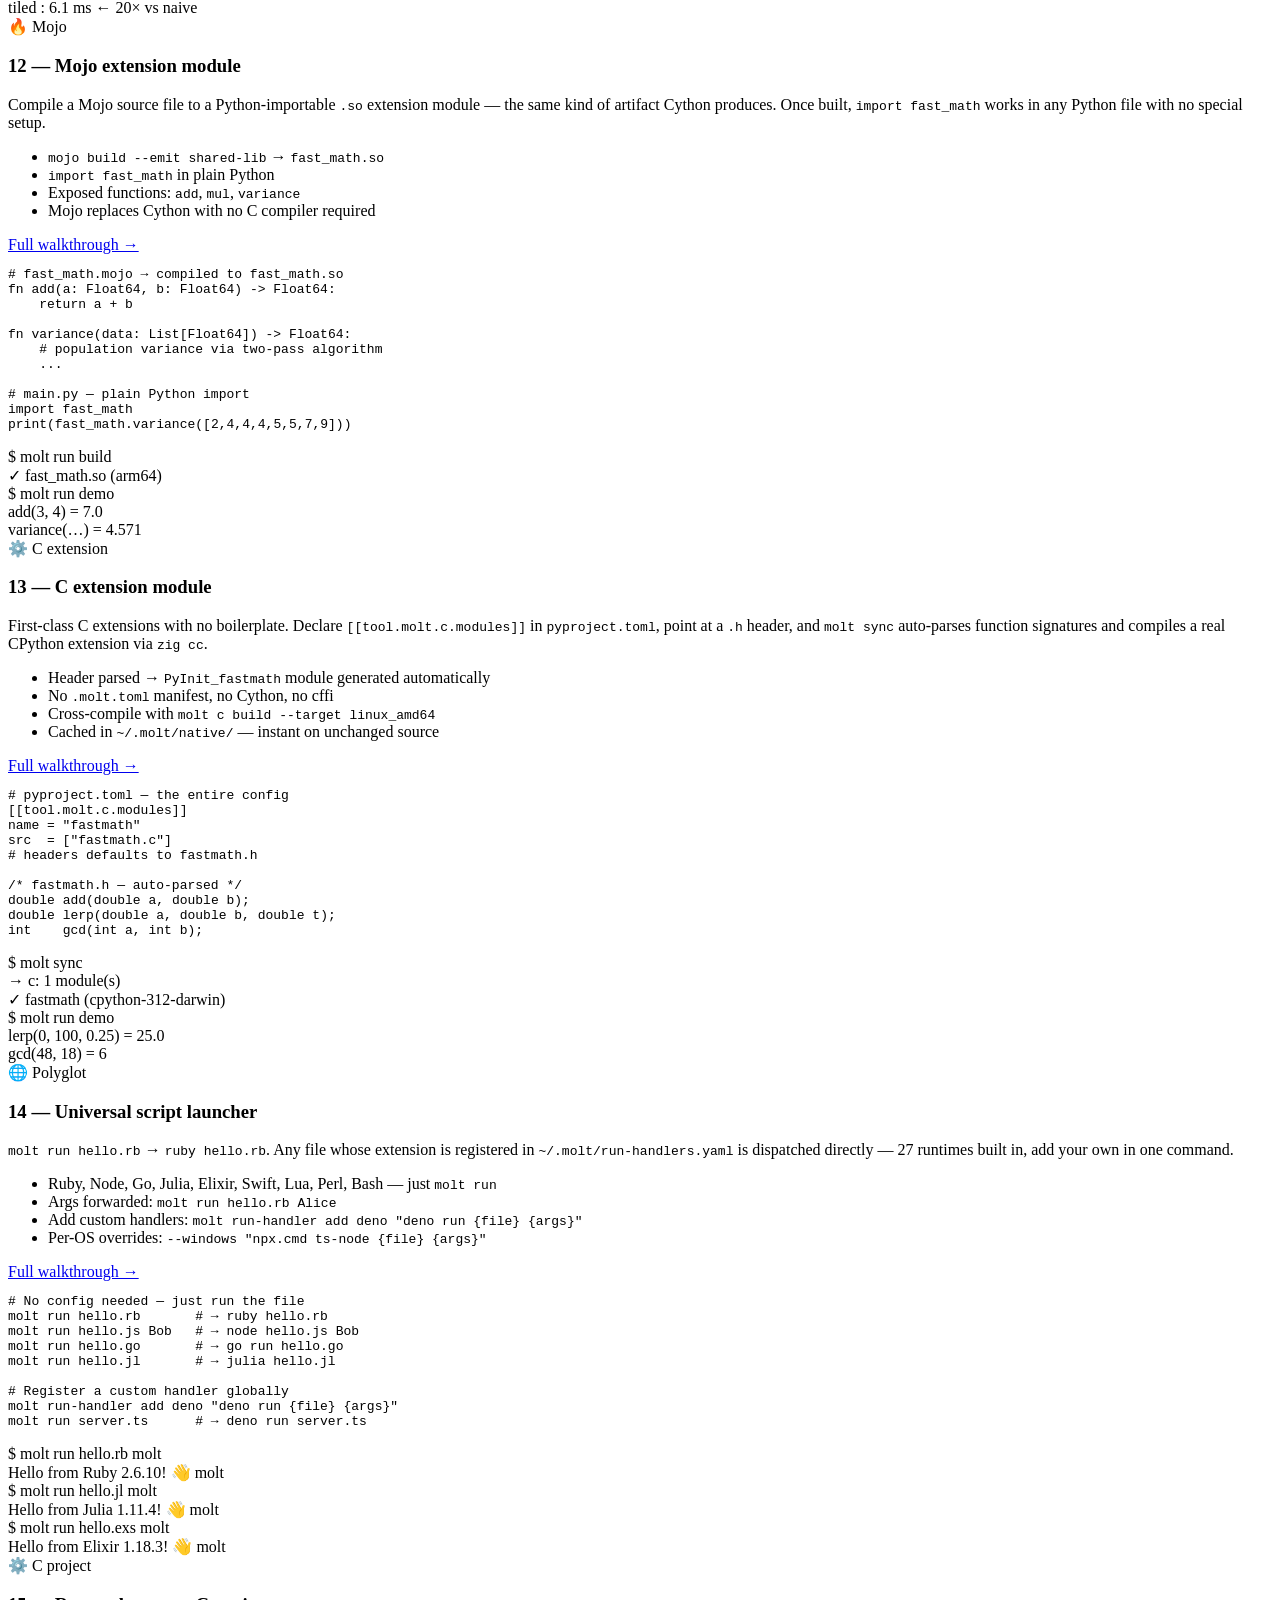
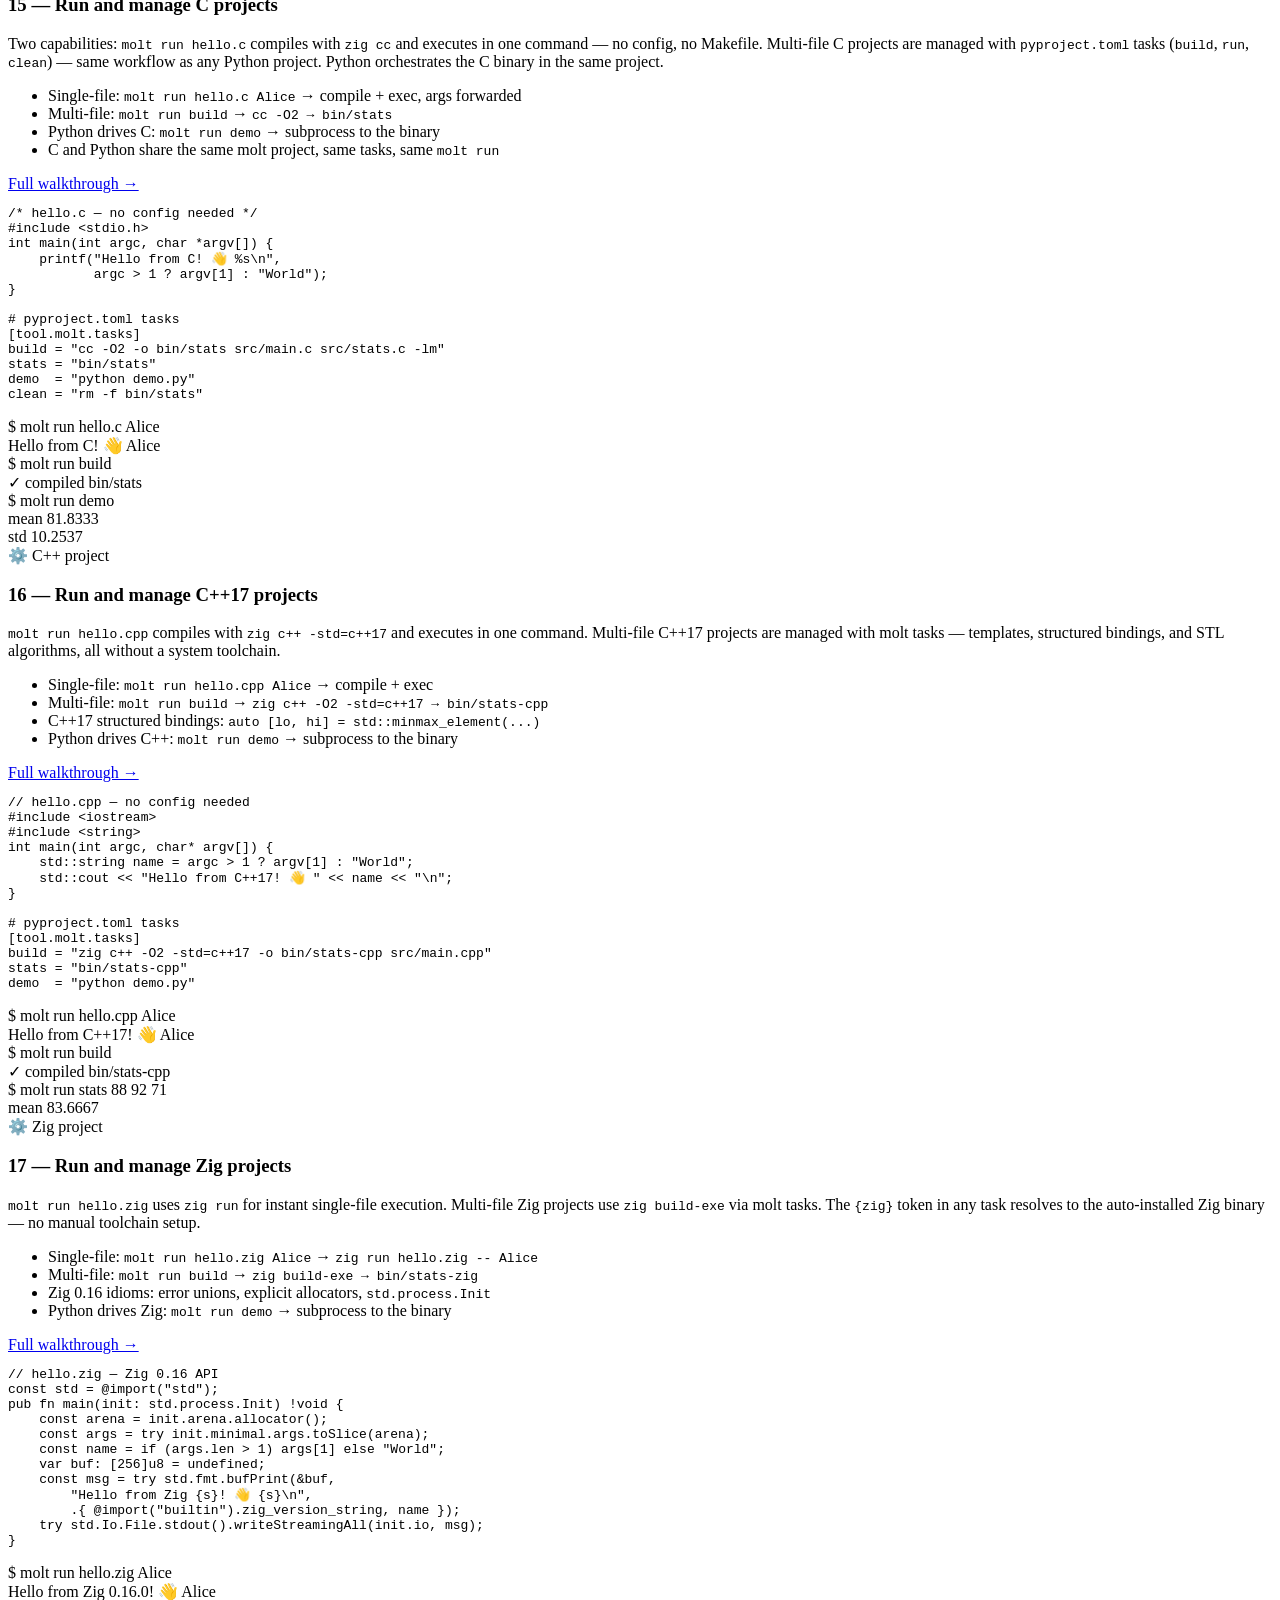
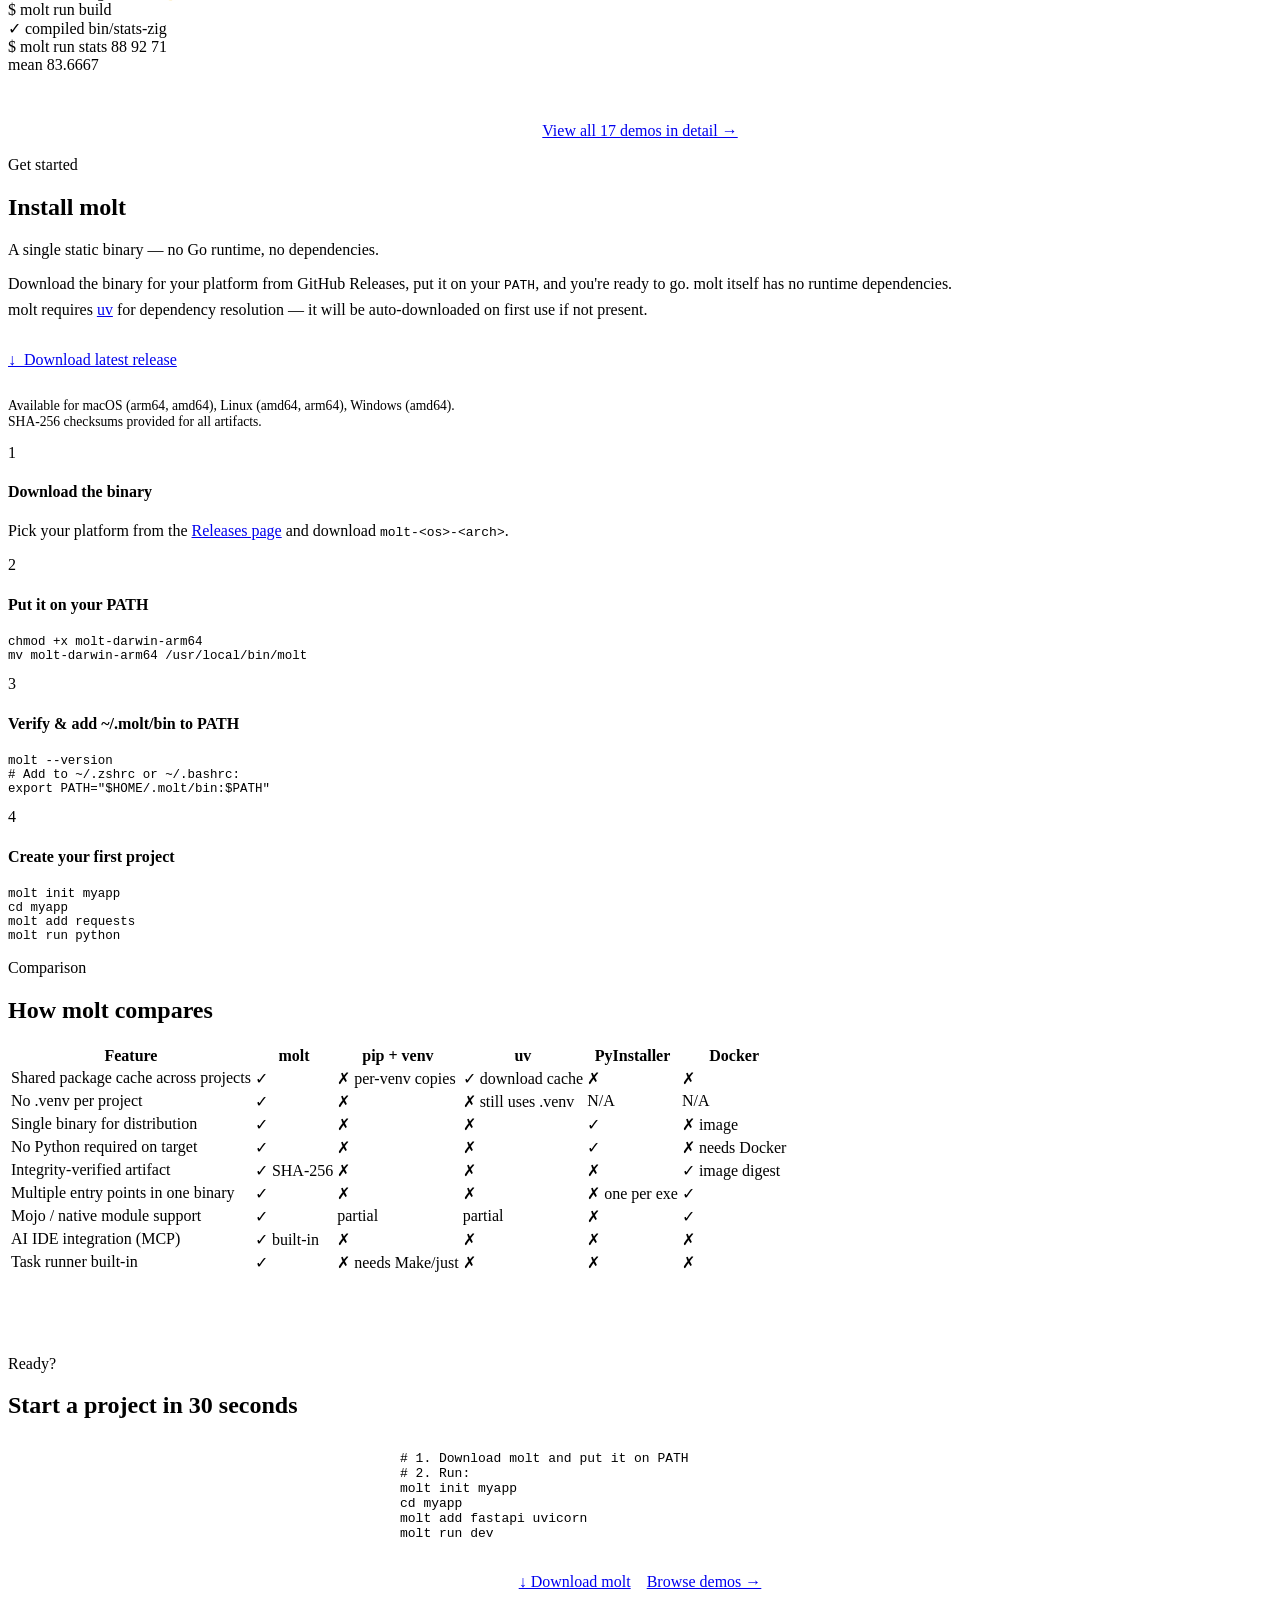
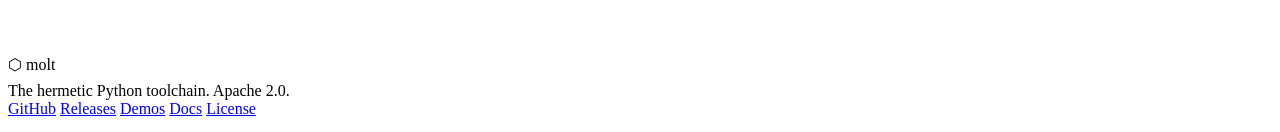
==== commit 31b34241: "Add performance/speedup content to README and site README: new section "Speeding up Python with nati" ====
--- a/site/index.html
+++ b/site/index.html
@@ -25,6 +25,7 @@
     <div class="nav-links">
       <a href="#features">Features</a>
       <a href="#how">How it works</a>
+      <a href="#performance">Performance</a>
       <a href="#demos">Demos</a>
       <a href="#install">Install</a>
       <a href="demos/">All demos</a>
@@ -50,8 +51,10 @@
         </h1>
         <p class="hero-sub fade-up delay-2">
           One global package store. Zero <code>.venv</code> directories.
-          Header-driven C extensions with no boilerplate. First-class Mojo and assembly support.
-          Run Ruby, Go, Julia, or Elixir scripts with the same <code>molt run</code> command.
+          Header-driven C extensions with no boilerplate — drop in a <code>.h</code> file
+          and get <strong>30–100× speedups</strong> on CPU-bound hot paths.
+          First-class C, C++17, Zig, Mojo, and assembly support.
+          Cross-compile for Linux from macOS with <code>zig cc</code> — no Docker.
           Ship everything as a single integrity-verified binary.
         </p>
         <div class="hero-btns fade-up delay-3">
@@ -64,7 +67,7 @@
         </div>
         <div class="hero-stats fade-up delay-4">
           <div>
-            <div class="stat-num">15</div>
+            <div class="stat-num">17</div>
             <div class="stat-lbl">runnable demos</div>
           </div>
           <div>
@@ -131,11 +134,12 @@
       </div>
       <div class="feature-card" data-reveal>
         <div class="feat-icon">⚙️</div>
-        <div class="feat-title">Native code — both directions</div>
+        <div class="feat-title">Native hot paths — 30–500×</div>
         <p class="feat-desc">
           Point at a <code>.h</code> header — molt parses it, generates the entire CPython
-          glue, and compiles a real <code>.so</code> via <code>zig cc</code>. C can
-          call Python packages too: <code>PYTHONPATH</code> is set, so
+          glue, and compiles a real <code>.so</code> via <code>zig cc</code>. C extensions
+          run <strong>30–100× faster</strong> than Python loops; Zig/Mojo SIMD reaches
+          <strong>50–200×</strong>. C can call Python packages too:
           <code>PyImport_ImportModule("numpy")</code> just works.
         </p>
       </div>
@@ -213,8 +217,8 @@
       </div>
       <div class="feature-card" data-reveal>
         <div class="feat-icon">🌍</div>
-        <div class="feat-title">Cross-platform</div>
-        <p class="feat-desc">macOS (arm64 + amd64), Linux (amd64 + arm64), Windows (amd64). <code>zig cc</code> cross-compiles C extensions from any host. Single static Go binary — no runtime deps.</p>
+        <div class="feat-title">Cross-platform builds from one machine</div>
+        <p class="feat-desc">macOS (arm64 + amd64), Linux (amd64 + arm64), Windows (amd64). <code>zig cc</code> cross-compiles C/C++/Zig for any target from your dev machine — no Docker, no remote SSH, no separate CI host. <code>molt build --os linux --arch amd64</code> from a Mac produces a Linux-native binary.</p>
       </div>
       <div class="feature-card" data-reveal>
         <div class="feat-icon">🧹</div>
@@ -303,6 +307,91 @@
         </div>
       </div>
     </div>
+  </div>
+</section>
+
+<!-- ── Performance ────────────────────────────────────────────────────── -->
+<section id="performance" style="padding-block:5rem; background:var(--bg2);">
+  <div class="wrap">
+    <div class="section-head" data-reveal>
+      <p class="label">Native hot paths</p>
+      <h2>Speed up Python without changing languages</h2>
+      <p>Python is excellent for orchestration. When the bottleneck is a CPU-bound inner loop, drop in a C, C++, Zig, or Mojo hot path — molt compiles and wires it up automatically. Keep Python for everything else.</p>
+    </div>
+
+    <div style="display:grid;grid-template-columns:repeat(auto-fit,minmax(260px,1fr));gap:1.5rem;margin-top:3rem;" data-reveal>
+
+      <div style="background:var(--bg);border:1px solid var(--border);border-radius:12px;padding:1.5rem;">
+        <div style="font-size:1.6rem;margin-bottom:.6rem;">📈</div>
+        <h3 style="margin:0 0 .5rem;font-size:1.05rem;">Typical speedups</h3>
+        <table style="font-size:.82rem;width:100%;border-collapse:collapse;line-height:1.6;">
+          <tr><td style="color:var(--muted);padding-right:.8rem;">Float loop (10M)</td><td style="font-weight:600;color:var(--accent);">20–40×</td></tr>
+          <tr><td style="color:var(--muted);padding-right:.8rem;">C++ std::sort (1M)</td><td style="font-weight:600;color:var(--accent);">5–15×</td></tr>
+          <tr><td style="color:var(--muted);padding-right:.8rem;">SIMD dot product</td><td style="font-weight:600;color:var(--accent);">50–200×</td></tr>
+          <tr><td style="color:var(--muted);padding-right:.8rem;">Math primitives</td><td style="font-weight:600;color:var(--accent);">30–100×</td></tr>
+          <tr><td style="color:var(--muted);padding-right:.8rem;">Parallel (8-core, no GIL)</td><td style="font-weight:600;color:var(--accent);">4–8×</td></tr>
+          <tr><td style="color:var(--muted);padding-right:.8rem;">Mojo SIMD vs Python</td><td style="font-weight:600;color:var(--accent);">47× (demo 10)</td></tr>
+        </table>
+      </div>
+
+      <div style="background:var(--bg);border:1px solid var(--border);border-radius:12px;padding:1.5rem;">
+        <div style="font-size:1.6rem;margin-bottom:.6rem;">⚡</div>
+        <h3 style="margin:0 0 .5rem;font-size:1.05rem;">The gradient of effort</h3>
+        <p style="font-size:.85rem;color:var(--muted);margin:0 0 .8rem;">Pick the strategy that matches the speedup you need.</p>
+        <div style="font-size:.82rem;line-height:1.9;">
+          <div><span style="color:var(--muted);">Python pure →</span> <strong>1×</strong> <span style="color:var(--muted);">no build</span></div>
+          <div><span style="color:var(--muted);">Cython →</span> <strong>2–10×</strong> <span style="color:var(--muted);">.pyx file</span></div>
+          <div><span style="color:var(--muted);">C extension →</span> <strong>5–100×</strong> <span style="color:var(--muted);">.h header</span></div>
+          <div><span style="color:var(--muted);">C++17 STL →</span> <strong>10–80×</strong> <span style="color:var(--muted);">subprocess or extern "C"</span></div>
+          <div><span style="color:var(--muted);">Zig / Mojo SIMD →</span> <strong>50–500×</strong> <span style="color:var(--muted);">vectorised</span></div>
+        </div>
+      </div>
+
+      <div style="background:var(--bg);border:1px solid var(--border);border-radius:12px;padding:1.5rem;">
+        <div style="font-size:1.6rem;margin-bottom:.6rem;">🔄</div>
+        <h3 style="margin:0 0 .5rem;font-size:1.05rem;">Bidirectional interop</h3>
+        <p style="font-size:.85rem;color:var(--muted);margin:0 0 .8rem;">Python calls C, and C calls back into Python packages — numpy, scipy, pandas.</p>
+        <pre style="margin:0;font-size:.78rem;"><code><span class="cmt">// C calling Python (demo 13)</span>
+PyObject *np =
+  PyImport_ImportModule(<span class="str">"numpy"</span>);
+<span class="cmt">// numpy's BLAS mean, from C</span>
+PyObject *mean =
+  PyObject_CallMethod(
+    arr, <span class="str">"mean"</span>, NULL);</code></pre>
+      </div>
+
+      <div style="background:var(--bg);border:1px solid var(--border);border-radius:12px;padding:1.5rem;">
+        <div style="font-size:1.6rem;margin-bottom:.6rem;">🌐</div>
+        <h3 style="margin:0 0 .5rem;font-size:1.05rem;">Cross-platform from one machine</h3>
+        <p style="font-size:.85rem;color:var(--muted);margin:0 0 .8rem;"><code>zig cc</code> cross-compiles C/C++/Zig for any target from your dev machine — no Docker, no remote SSH.</p>
+        <pre style="margin:0;font-size:.78rem;"><code><span class="cmt"># macOS → Linux binary</span>
+zig cc -target x86_64-linux-gnu \
+  -O2 -o bin/app-linux src/main.c
+
+<span class="cmt"># Full molt project, cross-compiled</span>
+molt build --os linux --arch amd64</code></pre>
+      </div>
+
+    </div>
+
+    <div data-reveal style="margin-top:3rem;background:var(--bg);border:1px solid var(--border);border-radius:12px;padding:2rem;">
+      <h3 style="margin:0 0 1rem;font-size:1.05rem;">The workflow: profile → drop in native → sync</h3>
+      <pre style="margin:0;font-size:.84rem;"><code><span class="cmt"># 1. Find the bottleneck</span>
+molt exec python -m cProfile -s cumulative main.py | head -20
+
+<span class="cmt"># 2. Add a C extension — just a header + one toml stanza</span>
+<span class="cmt">#    molt auto-generates PyInit_ / PyMethodDef / Py_BuildValue boilerplate</span>
+<span class="str">[[tool.molt.c.modules]]</span>
+header  = <span class="str">"fastsum.h"</span>
+sources = [<span class="str">"fastsum.c"</span>]
+
+<span class="cmt"># 3. Compile + wire up in one command</span>
+molt sync
+
+<span class="cmt"># 4. Call it — no restart, no pip install .</span>
+python -c <span class="str">"import fastsum; print(fastsum.sum_f64(data))"</span></code></pre>
+    </div>
+
   </div>
 </section>
 
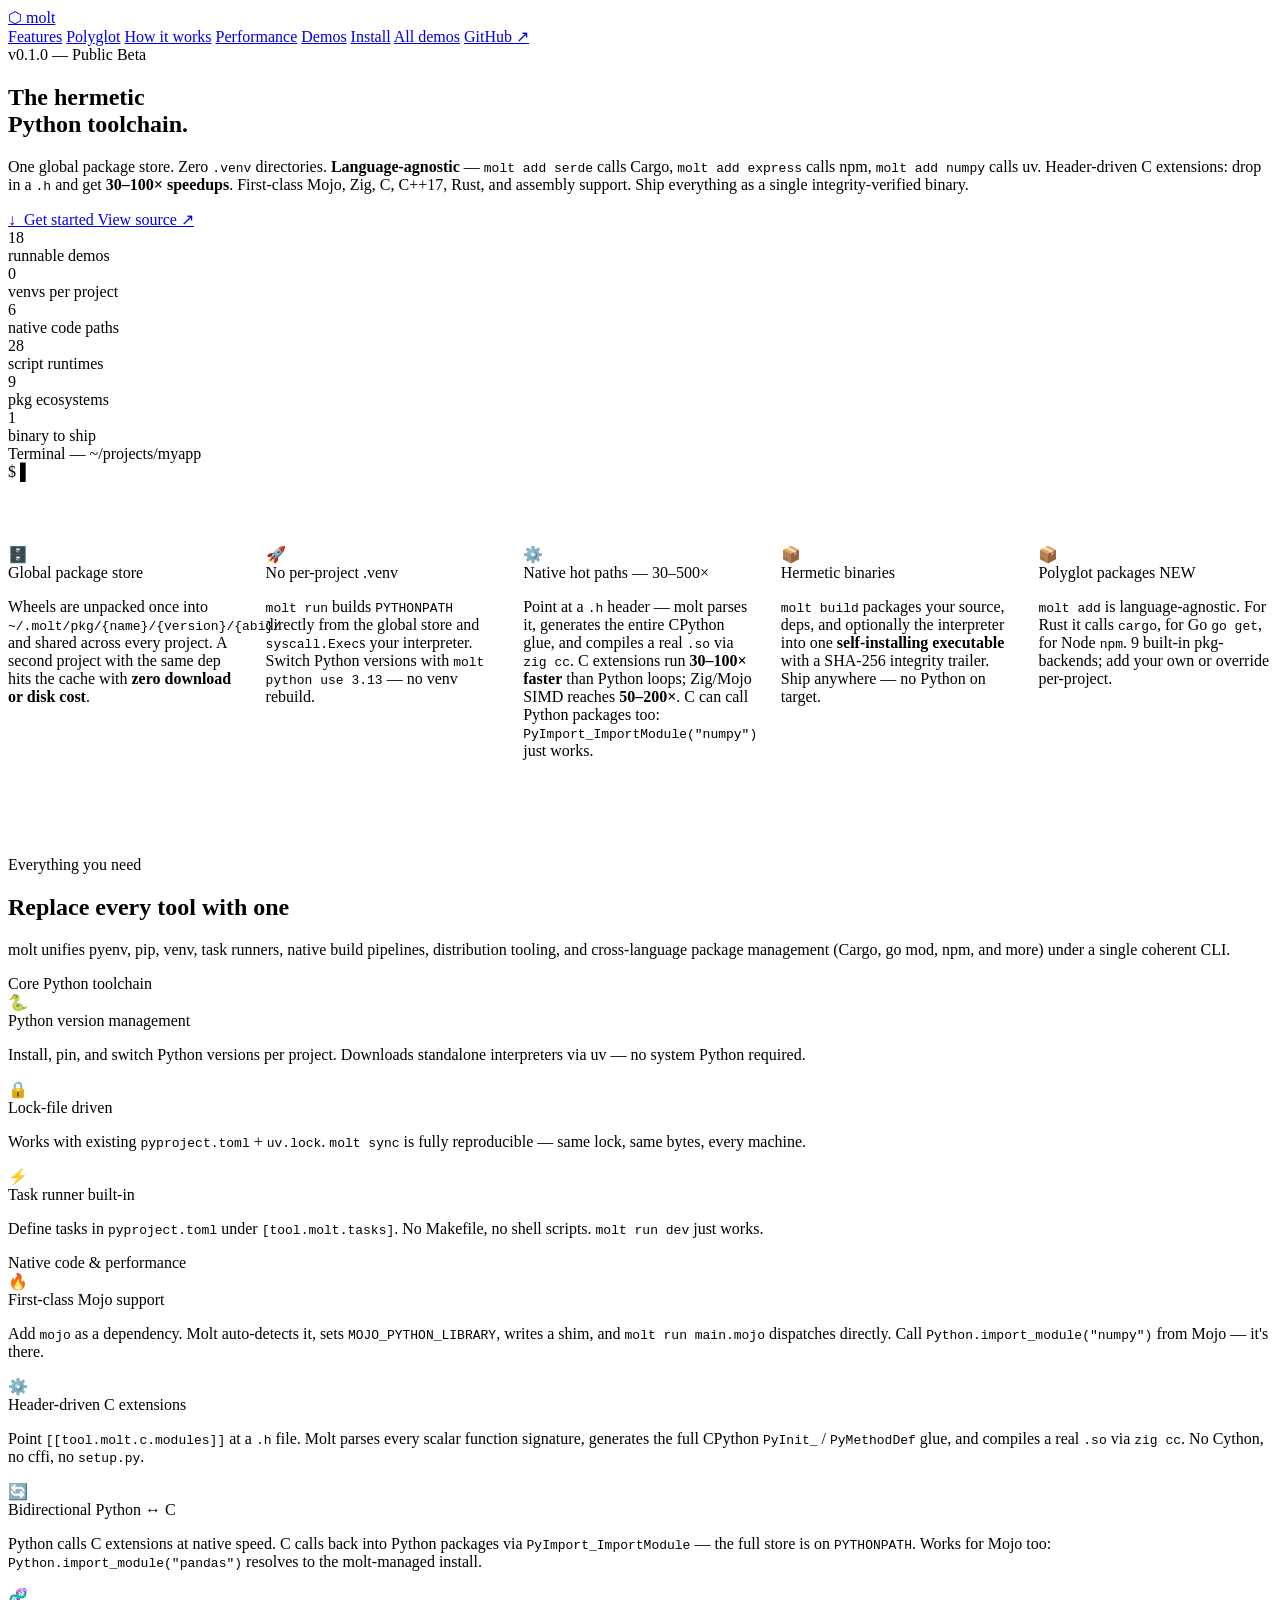
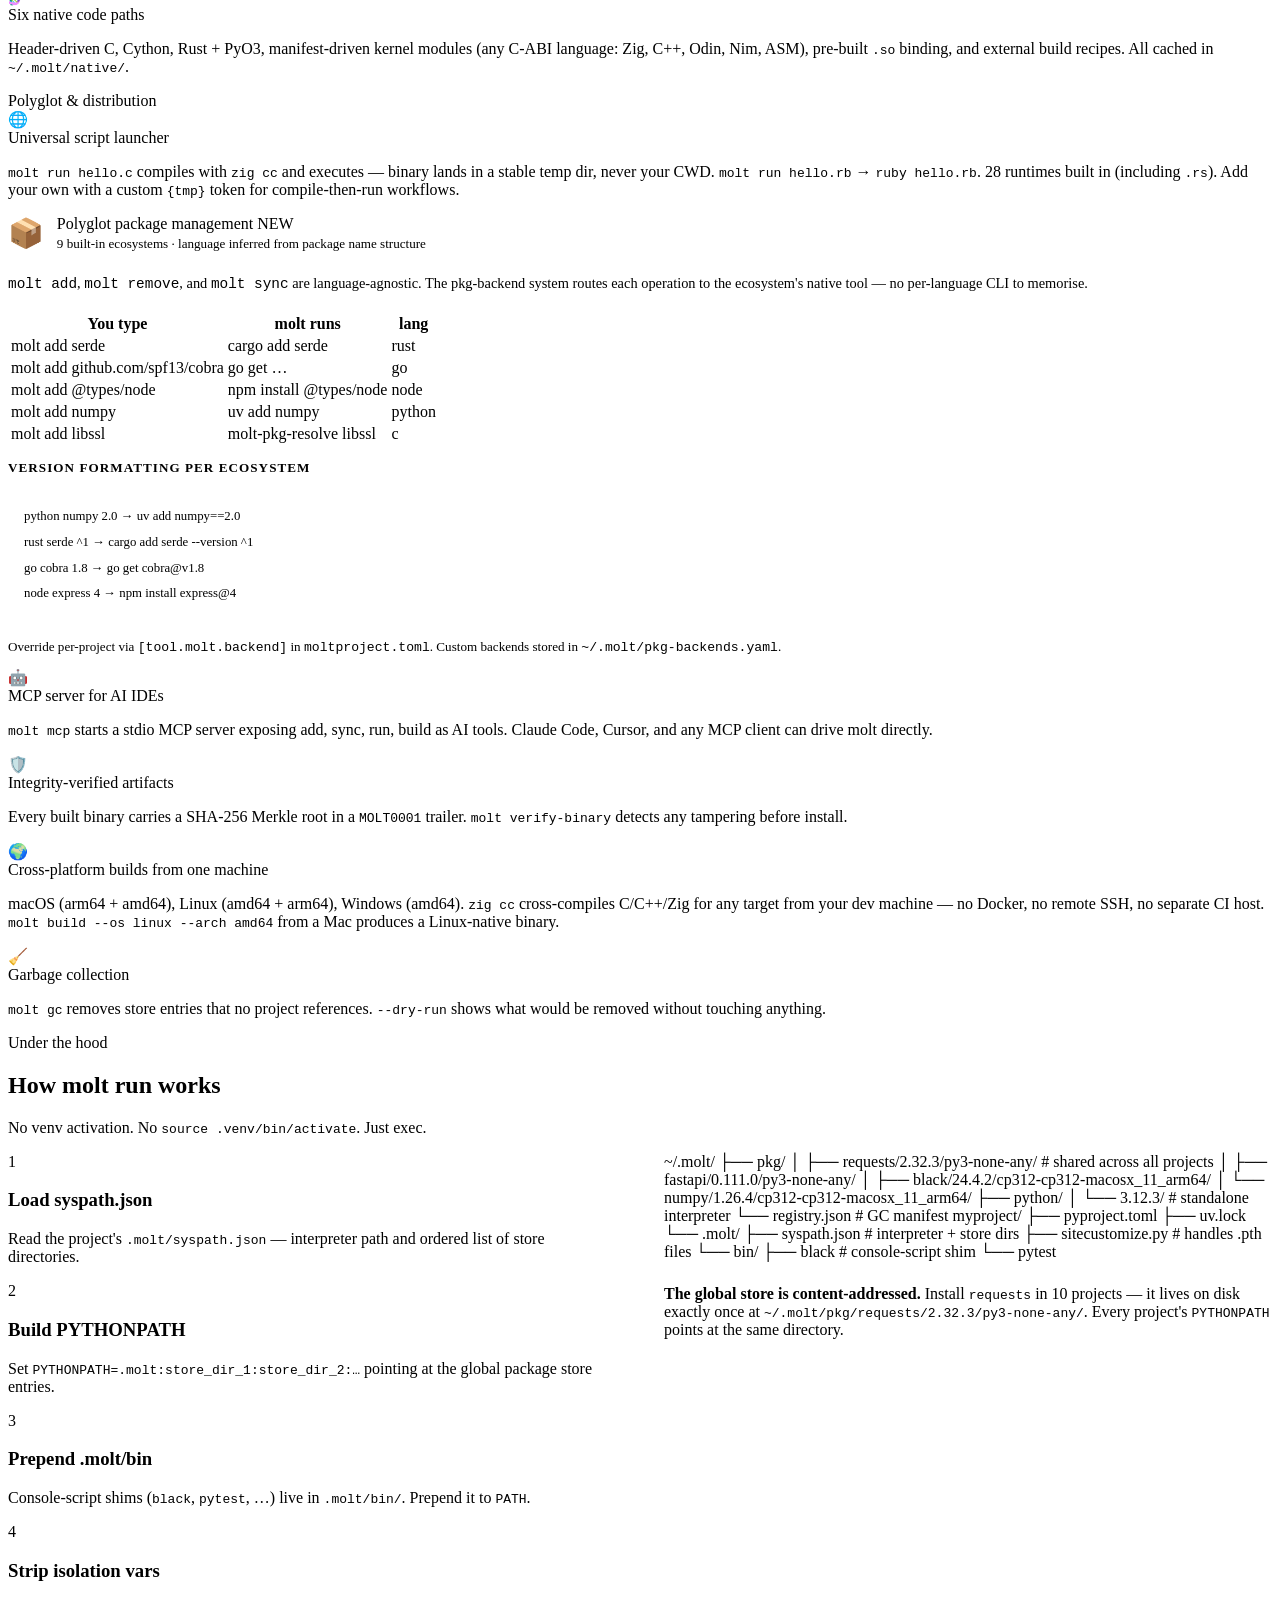
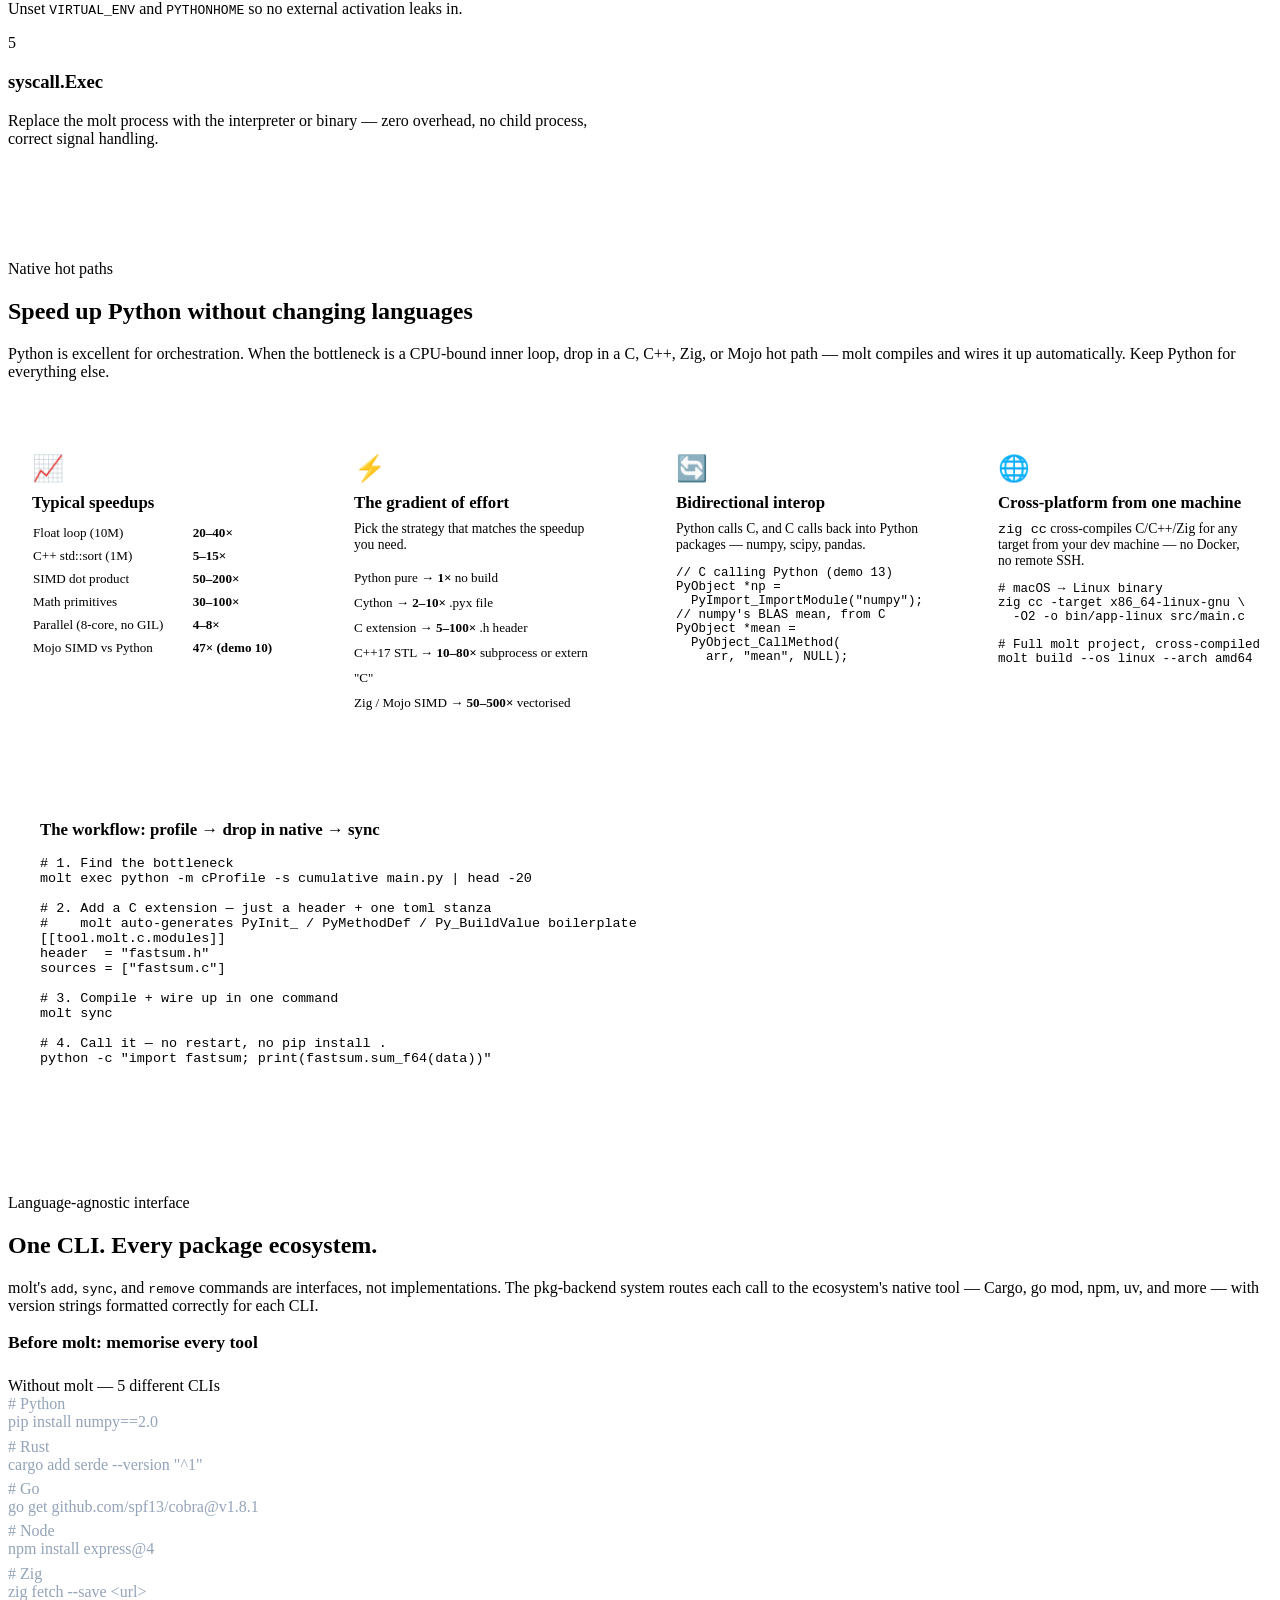
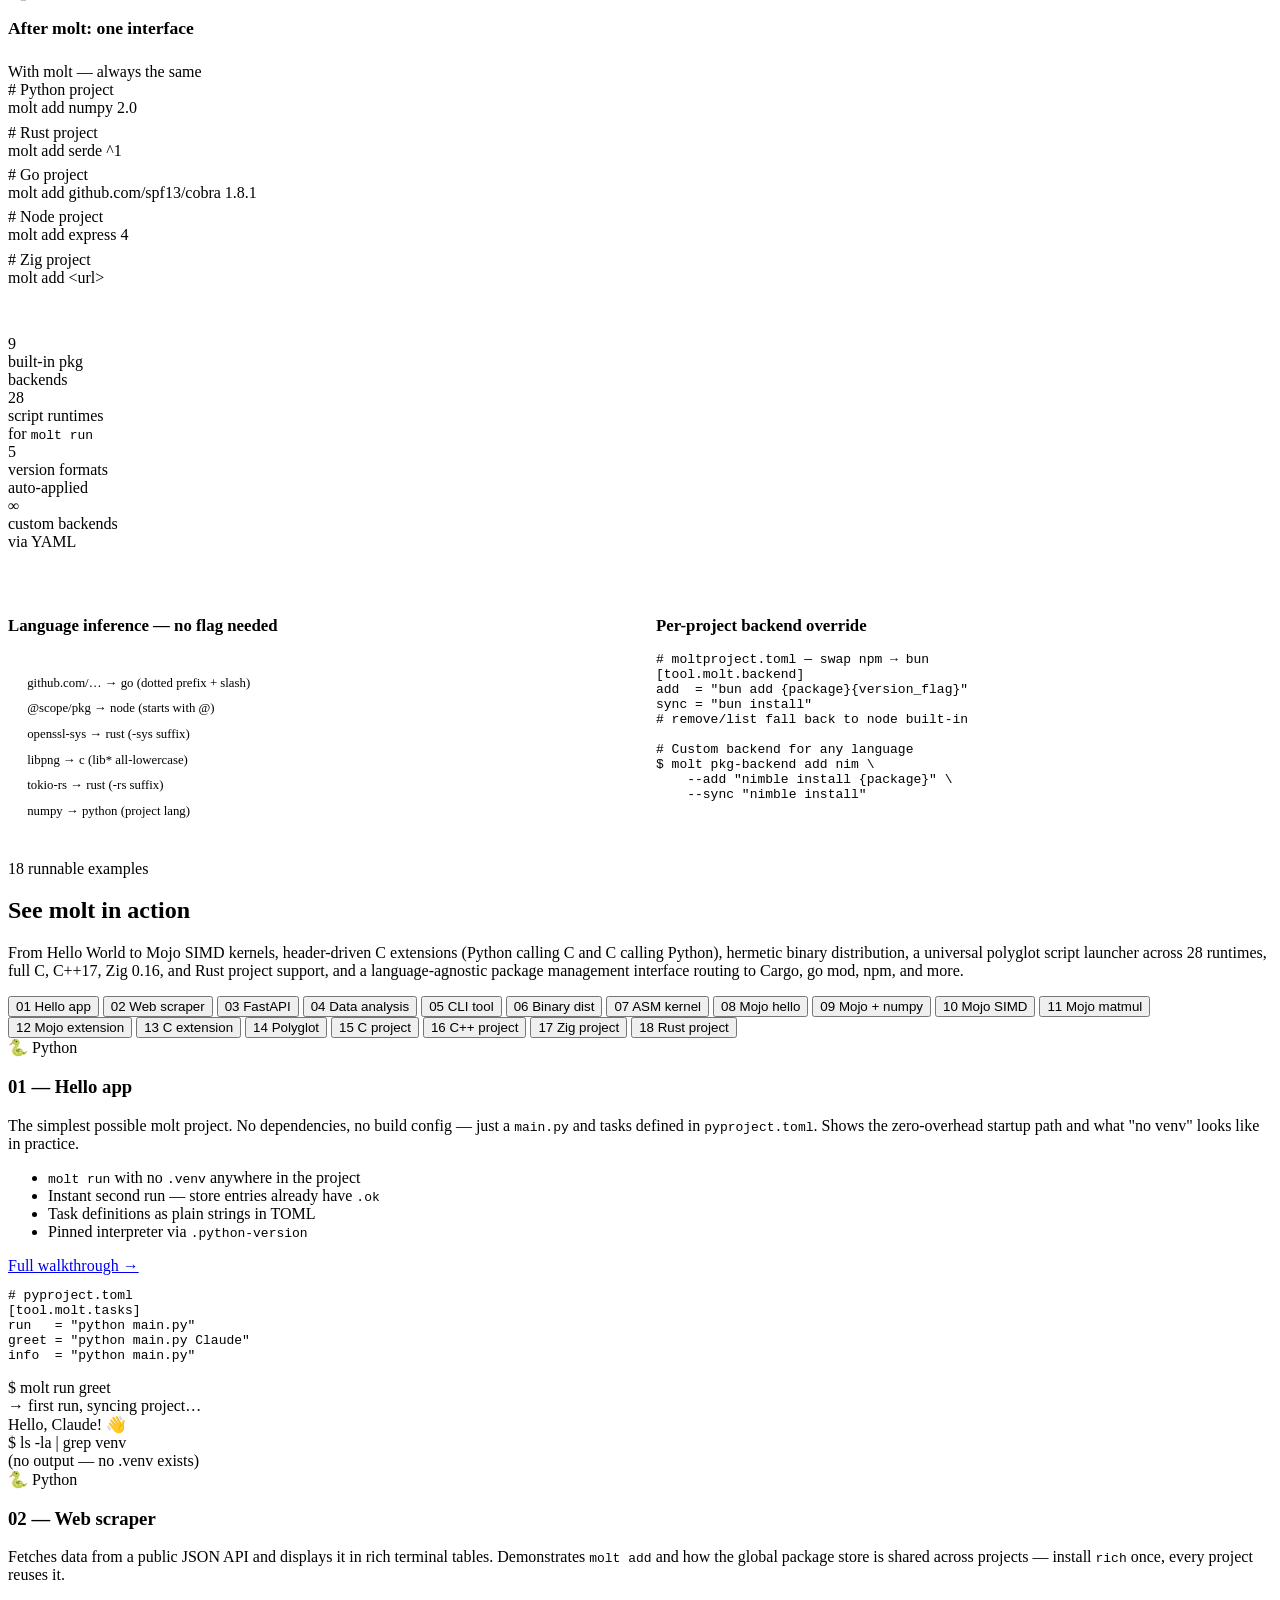
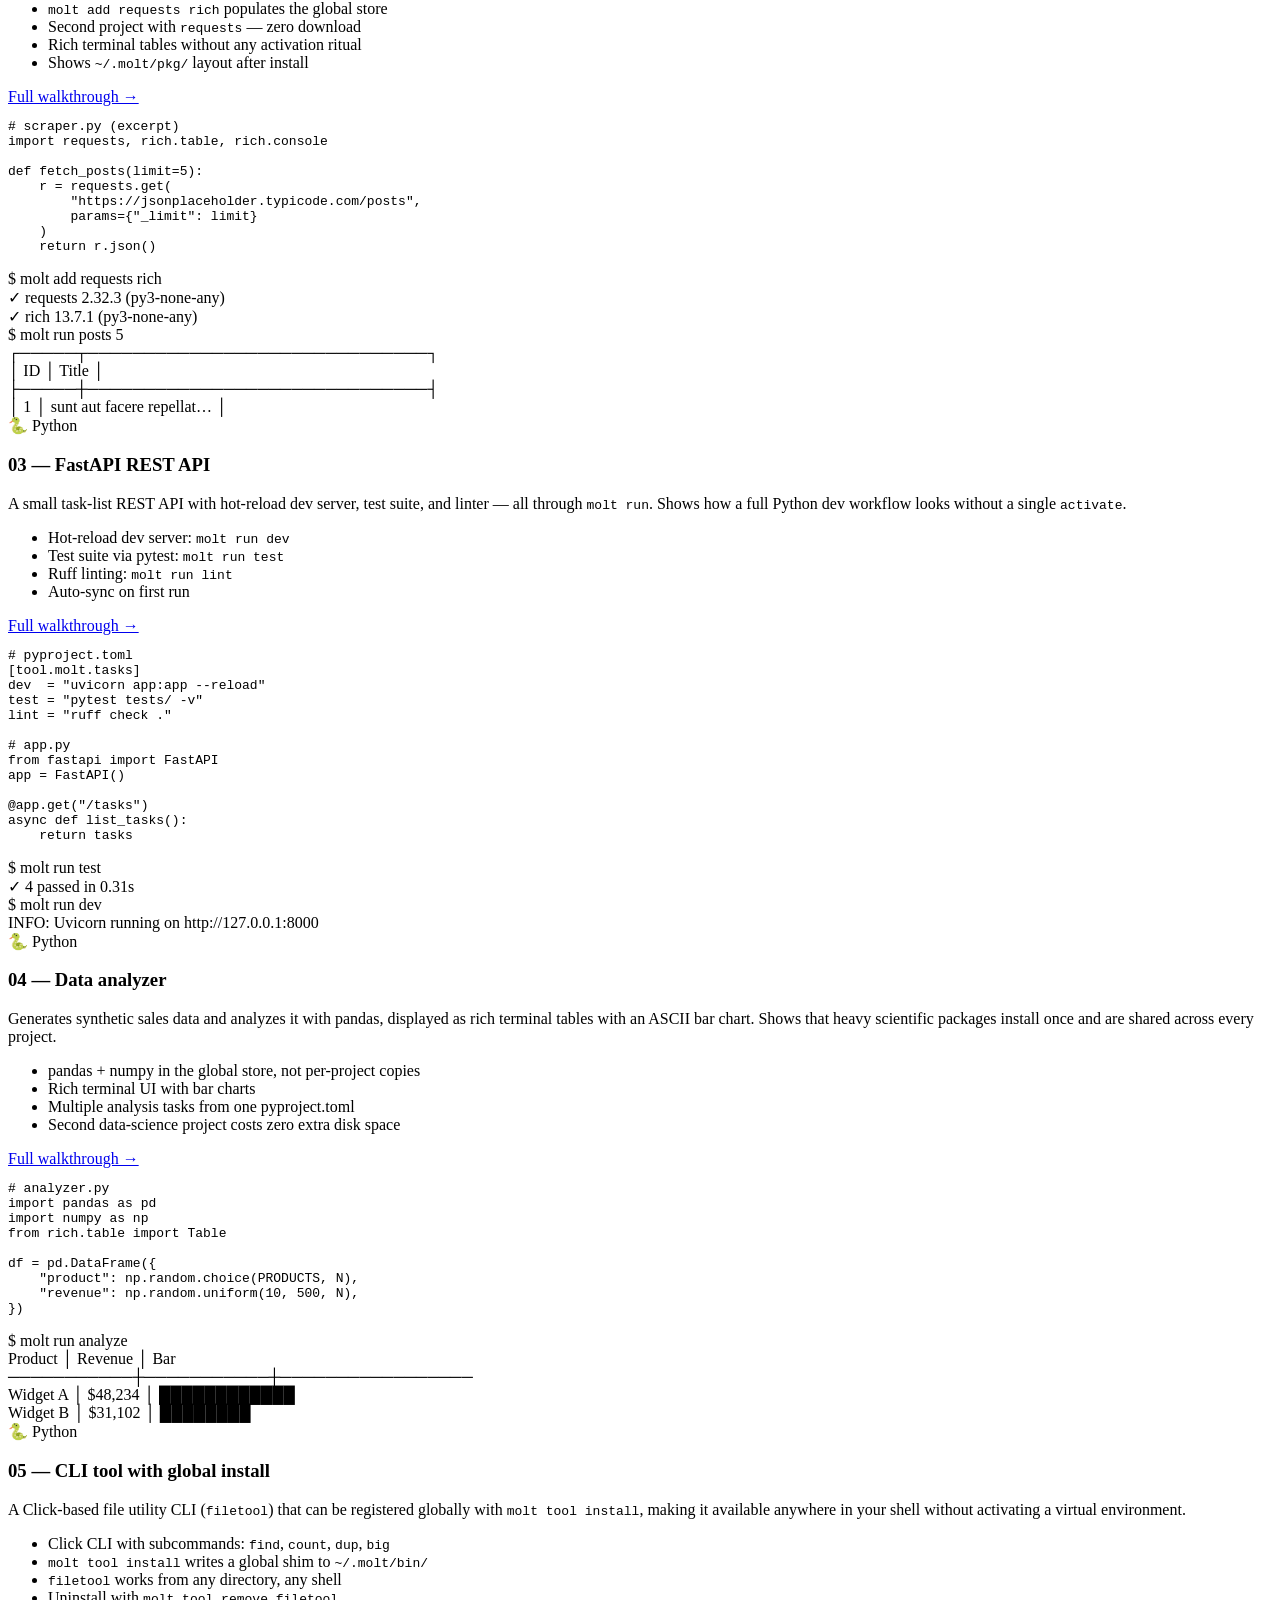
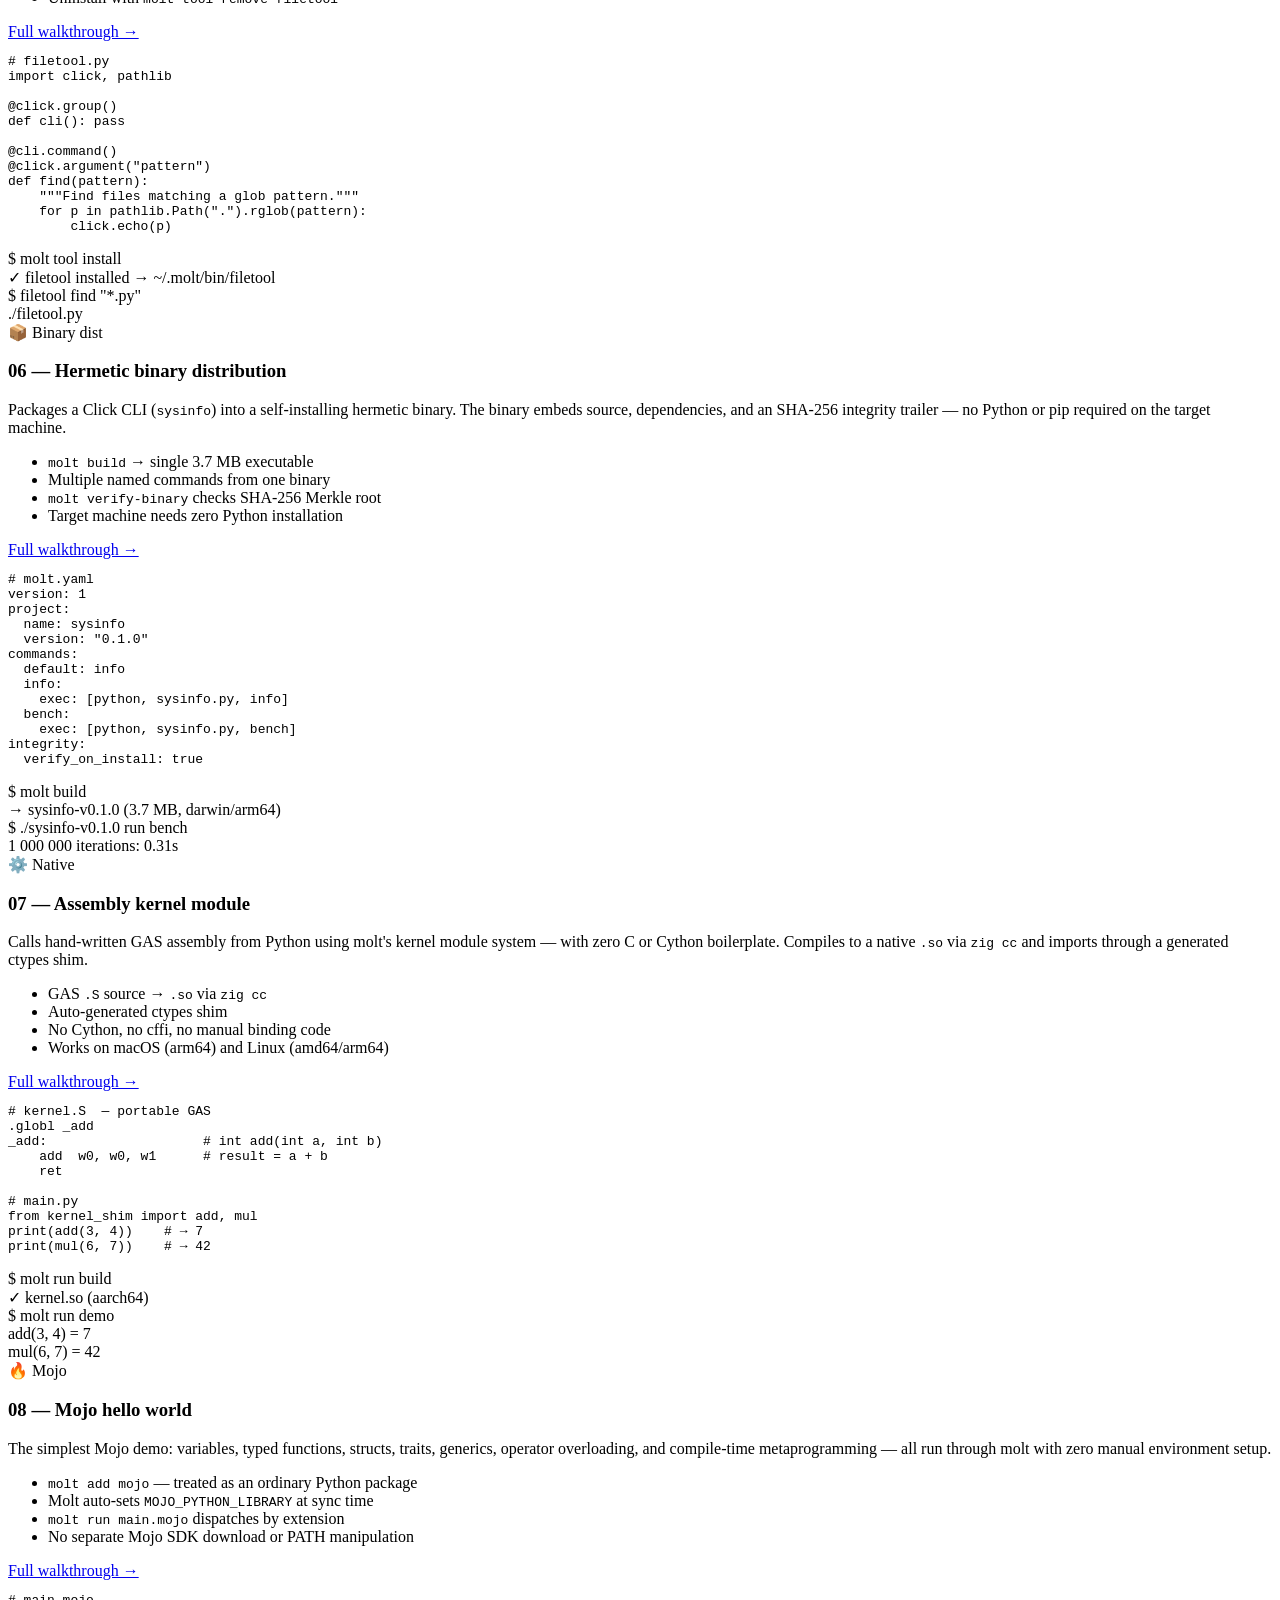
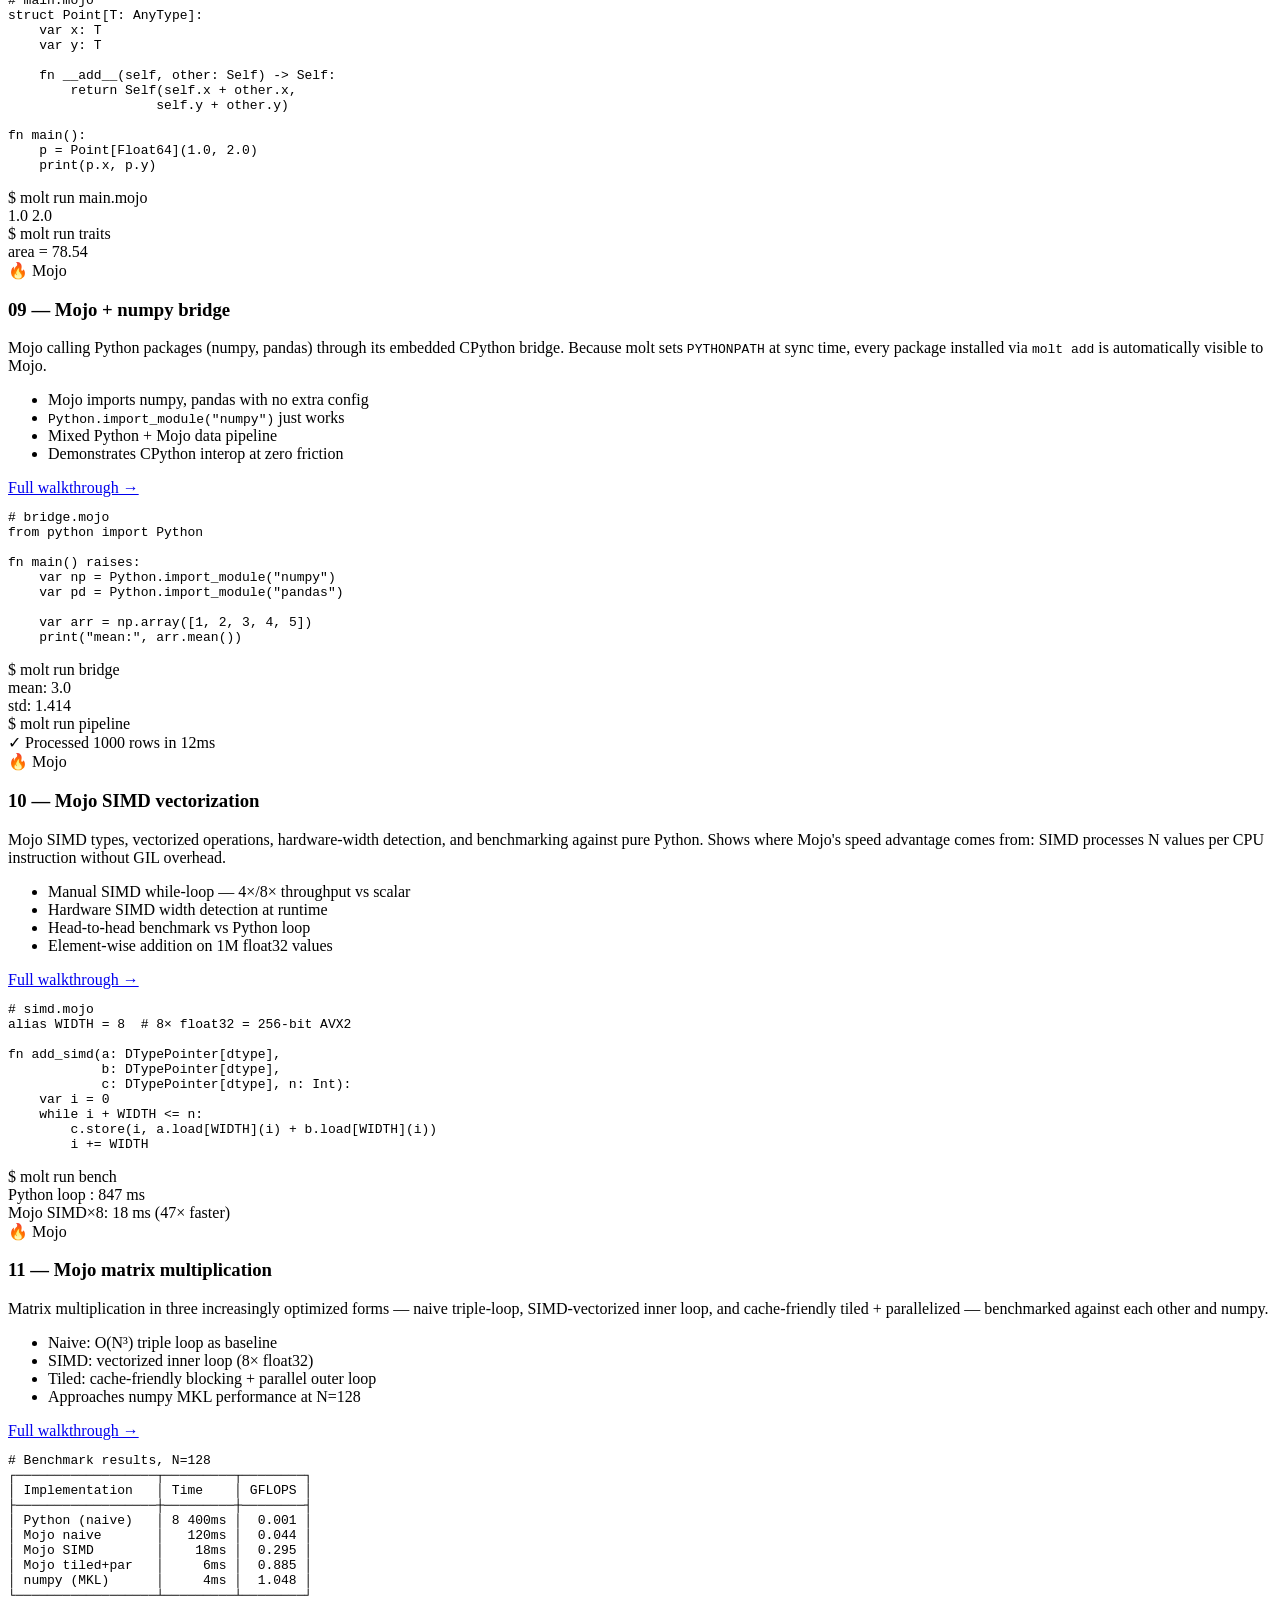
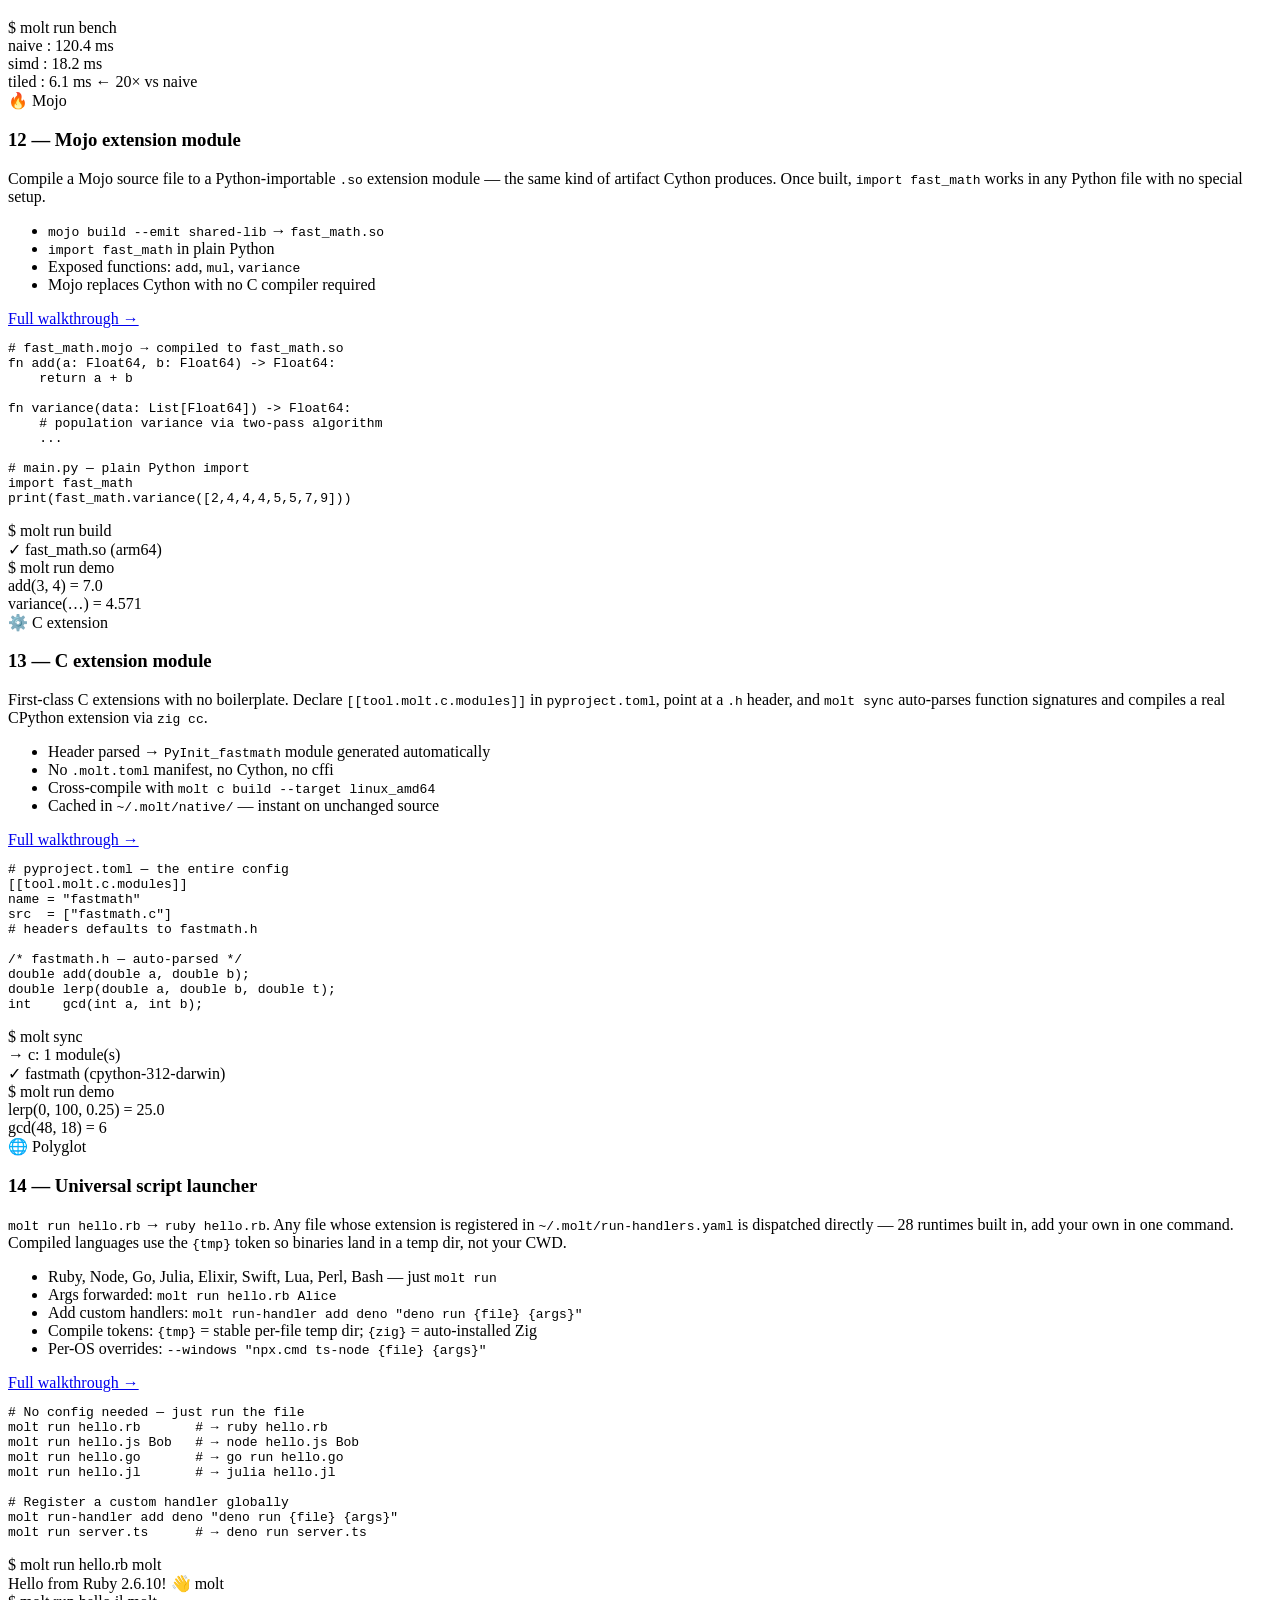
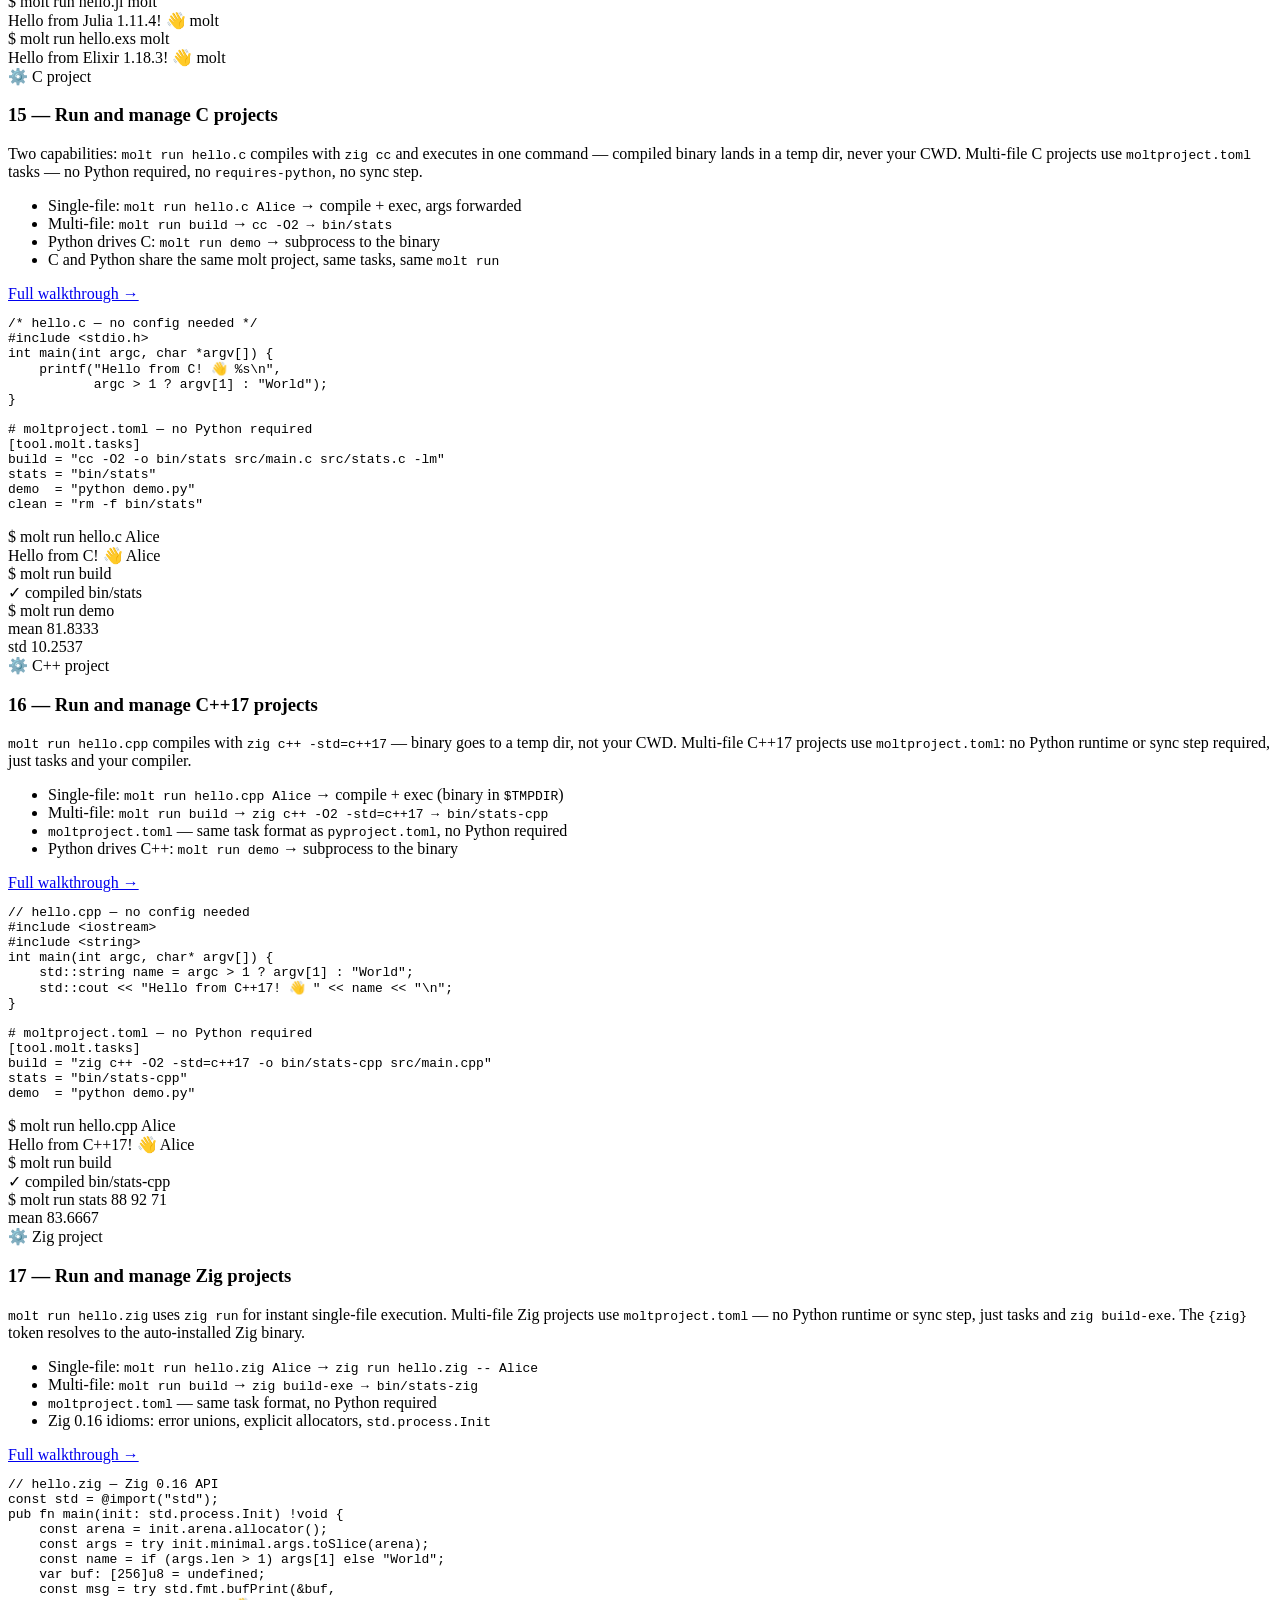
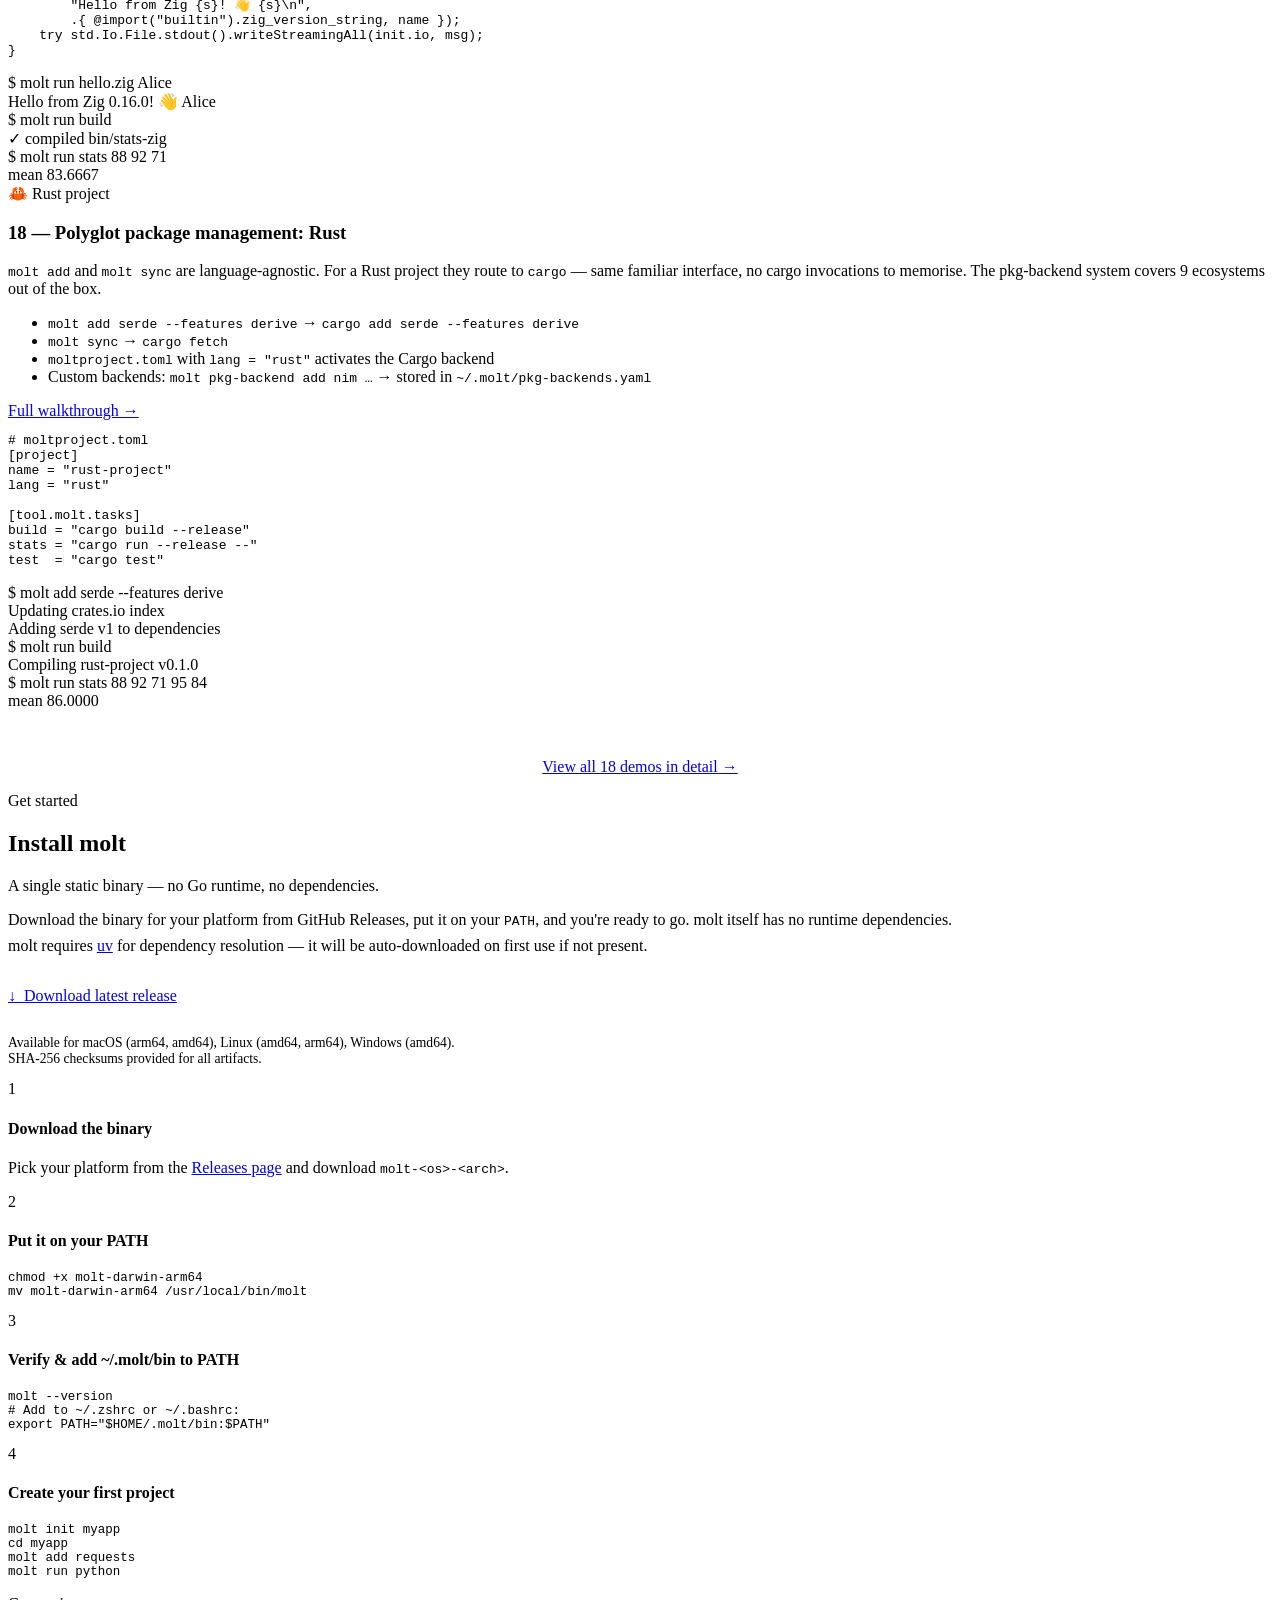
==== commit df908cae: "feat: polyglot pkg-backend system, demo 18 (Rust), site overhaul - internal/pkgbackend: new package " ====
--- a/site/index.html
+++ b/site/index.html
@@ -24,6 +24,7 @@
     </a>
     <div class="nav-links">
       <a href="#features">Features</a>
+      <a href="#polyglot">Polyglot</a>
       <a href="#how">How it works</a>
       <a href="#performance">Performance</a>
       <a href="#demos">Demos</a>
@@ -51,10 +52,9 @@
         </h1>
         <p class="hero-sub fade-up delay-2">
           One global package store. Zero <code>.venv</code> directories.
-          Header-driven C extensions with no boilerplate — drop in a <code>.h</code> file
-          and get <strong>30–100× speedups</strong> on CPU-bound hot paths.
-          First-class C, C++17, Zig, Mojo, and assembly support.
-          Cross-compile for Linux from macOS with <code>zig cc</code> — no Docker.
+          <strong>Language-agnostic</strong> — <code>molt add serde</code> calls Cargo, <code>molt add express</code> calls npm, <code>molt add numpy</code> calls uv.
+          Header-driven C extensions: drop in a <code>.h</code> and get <strong>30–100× speedups</strong>.
+          First-class Mojo, Zig, C, C++17, Rust, and assembly support.
           Ship everything as a single integrity-verified binary.
         </p>
         <div class="hero-btns fade-up delay-3">
@@ -67,7 +67,7 @@
         </div>
         <div class="hero-stats fade-up delay-4">
           <div>
-            <div class="stat-num">17</div>
+            <div class="stat-num">18</div>
             <div class="stat-lbl">runnable demos</div>
           </div>
           <div>
@@ -79,8 +79,12 @@
             <div class="stat-lbl">native code paths</div>
           </div>
           <div>
-            <div class="stat-num">27</div>
+            <div class="stat-num">28</div>
             <div class="stat-lbl">script runtimes</div>
+          </div>
+          <div>
+            <div class="stat-num">9</div>
+            <div class="stat-lbl">pkg ecosystems</div>
           </div>
           <div>
             <div class="stat-num">1</div>
@@ -113,7 +117,7 @@
 <!-- ── 4 pillars ──────────────────────────────────────────────────────── -->
 <section id="pillars" style="padding-block:4rem; background:var(--bg2);">
   <div class="wrap">
-    <div class="grid4">
+    <div style="display:grid;grid-template-columns:repeat(auto-fit,minmax(200px,1fr));gap:1.5rem;">
       <div class="feature-card" data-reveal>
         <div class="feat-icon">🗄️</div>
         <div class="feat-title">Global package store</div>
@@ -152,6 +156,15 @@
           SHA-256 integrity trailer. Ship anywhere — no Python on target.
         </p>
       </div>
+      <div class="feature-card" data-reveal>
+        <div class="feat-icon">📦</div>
+        <div class="feat-title">Polyglot packages <span class="badge-new">NEW</span></div>
+        <p class="feat-desc">
+          <code>molt add</code> is language-agnostic. For Rust it calls <code>cargo</code>,
+          for Go <code>go get</code>, for Node <code>npm</code>. 9 built-in pkg-backends;
+          add your own or override per-project.
+        </p>
+      </div>
     </div>
   </div>
 </section>
@@ -161,10 +174,11 @@
   <div class="wrap">
     <div class="section-head" data-reveal>
       <p class="label">Everything you need</p>
-      <h2>Replace six tools with one</h2>
-      <p>molt unifies pyenv, pip, venv, task runners, native build pipelines, and distribution tooling under a single coherent CLI.</p>
-    </div>
-    <div class="grid3">
+      <h2>Replace every tool with one</h2>
+      <p>molt unifies pyenv, pip, venv, task runners, native build pipelines, distribution tooling, and cross-language package management (Cargo, go mod, npm, and more) under a single coherent CLI.</p>
+    </div>
+    <div class="grid3" style="row-gap:2rem;">
+      <div class="feat-group-label"><span>Core Python toolchain</span></div>
       <div class="feature-card" data-reveal>
         <div class="feat-icon">🐍</div>
         <div class="feat-title">Python version management</div>
@@ -180,6 +194,7 @@
         <div class="feat-title">Task runner built-in</div>
         <p class="feat-desc">Define tasks in <code>pyproject.toml</code> under <code>[tool.molt.tasks]</code>. No Makefile, no shell scripts. <code>molt run dev</code> just works.</p>
       </div>
+      <div class="feat-group-label"><span>Native code &amp; performance</span></div>
       <div class="feature-card" data-reveal>
         <div class="feat-icon">🔥</div>
         <div class="feat-title">First-class Mojo support</div>
@@ -200,10 +215,51 @@
         <div class="feat-title">Six native code paths</div>
         <p class="feat-desc">Header-driven C, Cython, Rust + PyO3, manifest-driven kernel modules (any C-ABI language: Zig, C++, Odin, Nim, ASM), pre-built <code>.so</code> binding, and external build recipes. All cached in <code>~/.molt/native/</code>.</p>
       </div>
+      <div class="feat-group-label"><span>Polyglot &amp; distribution</span></div>
       <div class="feature-card" data-reveal>
         <div class="feat-icon">🌐</div>
         <div class="feat-title">Universal script launcher</div>
-        <p class="feat-desc"><code>molt run hello.c</code> compiles with <code>zig cc</code> and executes. <code>molt run hello.rb</code> → <code>ruby hello.rb</code>. 27 runtimes built in — C, C++, Ruby, Node, Go, Julia, Elixir, Lua, Swift, Perl, and more. Add your own: <code>molt run-handler add deno "deno run {file} {args}"</code>.</p>
+        <p class="feat-desc"><code>molt run hello.c</code> compiles with <code>zig cc</code> and executes — binary lands in a stable temp dir, never your CWD. <code>molt run hello.rb</code> → <code>ruby hello.rb</code>. 28 runtimes built in (including <code>.rs</code>). Add your own with a custom <code>{tmp}</code> token for compile-then-run workflows.</p>
+      </div>
+      <div class="feature-spotlight" data-reveal>
+        <div style="display:flex;align-items:center;gap:.8rem;margin-bottom:1.2rem;">
+          <span style="font-size:1.8rem;">📦</span>
+          <div>
+            <div class="feat-title" style="margin-bottom:0;">Polyglot package management <span class="badge-new">NEW</span></div>
+            <div style="font-size:.82rem;color:var(--muted);margin-top:.2rem;">9 built-in ecosystems · language inferred from package name structure</div>
+          </div>
+        </div>
+        <div class="feature-spotlight-inner">
+          <div>
+            <p style="font-size:.9rem;color:var(--muted);margin-bottom:1rem;line-height:1.7;">
+              <code>molt add</code>, <code>molt remove</code>, and <code>molt sync</code> are
+              language-agnostic. The pkg-backend system routes each operation to the
+              ecosystem's native tool — no per-language CLI to memorise.
+            </p>
+            <table class="routing-table">
+              <thead>
+                <tr><th>You type</th><th>molt runs</th><th>lang</th></tr>
+              </thead>
+              <tbody>
+                <tr><td class="rt-cmd">molt add serde</td><td class="rt-out">cargo add serde</td><td class="rt-lang">rust</td></tr>
+                <tr><td class="rt-cmd">molt add github.com/spf13/cobra</td><td class="rt-out">go get …</td><td class="rt-lang">go</td></tr>
+                <tr><td class="rt-cmd">molt add @types/node</td><td class="rt-out">npm install @types/node</td><td class="rt-lang">node</td></tr>
+                <tr><td class="rt-cmd">molt add numpy</td><td class="rt-out">uv add numpy</td><td class="rt-lang">python</td></tr>
+                <tr><td class="rt-cmd">molt add libssl</td><td class="rt-out">molt-pkg-resolve libssl</td><td class="rt-lang">c</td></tr>
+              </tbody>
+            </table>
+          </div>
+          <div>
+            <p style="font-size:.82rem;color:var(--muted);margin-bottom:.8rem;font-weight:600;text-transform:uppercase;letter-spacing:.08em;">Version formatting per ecosystem</p>
+            <div style="font-family:var(--font-mono);font-size:.8rem;line-height:2;background:var(--code-bg);border:1px solid var(--border);border-radius:8px;padding:1rem;">
+              <div><span style="color:var(--muted);">python </span><span style="color:var(--accent2);">numpy 2.0</span> → <span style="color:var(--green);">uv add numpy==2.0</span></div>
+              <div><span style="color:var(--muted);">rust   </span><span style="color:var(--accent2);">serde ^1</span> → <span style="color:var(--green);">cargo add serde --version ^1</span></div>
+              <div><span style="color:var(--muted);">go     </span><span style="color:var(--accent2);">cobra 1.8</span> → <span style="color:var(--green);">go get cobra@v1.8</span></div>
+              <div><span style="color:var(--muted);">node   </span><span style="color:var(--accent2);">express 4</span> → <span style="color:var(--green);">npm install express@4</span></div>
+            </div>
+            <p style="font-size:.82rem;color:var(--muted);margin-top:1rem;">Override per-project via <code>[tool.molt.backend]</code> in <code>moltproject.toml</code>. Custom backends stored in <code>~/.molt/pkg-backends.yaml</code>.</p>
+          </div>
+        </div>
       </div>
       <div class="feature-card" data-reveal>
         <div class="feat-icon">🤖</div>
@@ -395,13 +451,113 @@
   </div>
 </section>
 
+<!-- ── Polyglot showcase ──────────────────────────────────────────────── -->
+<section id="polyglot">
+  <div class="wrap">
+    <div class="section-head" data-reveal>
+      <p class="label">Language-agnostic interface</p>
+      <h2>One CLI. Every package ecosystem.</h2>
+      <p>molt's <code>add</code>, <code>sync</code>, and <code>remove</code> commands are interfaces, not implementations. The pkg-backend system routes each call to the ecosystem's native tool — Cargo, go mod, npm, uv, and more — with version strings formatted correctly for each CLI.</p>
+    </div>
+
+    <div class="polyglot-grid" data-reveal>
+      <div>
+        <h3 style="margin-bottom:1.5rem;font-size:1.1rem;">Before molt: memorise every tool</h3>
+        <div class="ba-card ba-before">
+          <span class="ba-label">Without molt — 5 different CLIs</span>
+          <div class="ba-strike" style="color:#94a3b8;"># Python</div>
+          <div class="ba-strike" style="color:#94a3b8;">pip install numpy==2.0</div>
+          <div style="height:.4rem;"></div>
+          <div class="ba-strike" style="color:#94a3b8;"># Rust</div>
+          <div class="ba-strike" style="color:#94a3b8;">cargo add serde --version "^1"</div>
+          <div style="height:.4rem;"></div>
+          <div class="ba-strike" style="color:#94a3b8;"># Go</div>
+          <div class="ba-strike" style="color:#94a3b8;">go get github.com/spf13/cobra@v1.8.1</div>
+          <div style="height:.4rem;"></div>
+          <div class="ba-strike" style="color:#94a3b8;"># Node</div>
+          <div class="ba-strike" style="color:#94a3b8;">npm install express@4</div>
+          <div style="height:.4rem;"></div>
+          <div class="ba-strike" style="color:#94a3b8;"># Zig</div>
+          <div class="ba-strike" style="color:#94a3b8;">zig fetch --save &lt;url&gt;</div>
+        </div>
+      </div>
+      <div>
+        <h3 style="margin-bottom:1.5rem;font-size:1.1rem;">After molt: one interface</h3>
+        <div class="ba-card ba-after">
+          <span class="ba-label">With molt — always the same</span>
+          <div style="color:var(--muted);"># Python project</div>
+          <div><span style="color:var(--green);">molt add numpy 2.0</span></div>
+          <div style="height:.4rem;"></div>
+          <div style="color:var(--muted);"># Rust project</div>
+          <div><span style="color:var(--green);">molt add serde ^1</span></div>
+          <div style="height:.4rem;"></div>
+          <div style="color:var(--muted);"># Go project</div>
+          <div><span style="color:var(--green);">molt add github.com/spf13/cobra 1.8.1</span></div>
+          <div style="height:.4rem;"></div>
+          <div style="color:var(--muted);"># Node project</div>
+          <div><span style="color:var(--green);">molt add express 4</span></div>
+          <div style="height:.4rem;"></div>
+          <div style="color:var(--muted);"># Zig project</div>
+          <div><span style="color:var(--green);">molt add &lt;url&gt;</span></div>
+        </div>
+      </div>
+    </div>
+
+    <div class="stats-bar" data-reveal style="margin-top:3rem;">
+      <div class="stats-bar-item">
+        <div class="stats-bar-num">9</div>
+        <div class="stats-bar-sub">built-in pkg<br>backends</div>
+      </div>
+      <div class="stats-bar-item">
+        <div class="stats-bar-num">28</div>
+        <div class="stats-bar-sub">script runtimes<br>for <code>molt run</code></div>
+      </div>
+      <div class="stats-bar-item">
+        <div class="stats-bar-num">5</div>
+        <div class="stats-bar-sub">version formats<br>auto-applied</div>
+      </div>
+      <div class="stats-bar-item">
+        <div class="stats-bar-num">∞</div>
+        <div class="stats-bar-sub">custom backends<br>via YAML</div>
+      </div>
+    </div>
+
+    <div data-reveal style="margin-top:3rem;display:grid;grid-template-columns:1fr 1fr;gap:2rem;align-items:start;">
+      <div>
+        <h3 style="font-size:1.05rem;margin-bottom:1rem;">Language inference — no flag needed</h3>
+        <div style="background:var(--bg2);border:1px solid var(--border);border-radius:8px;padding:1.2rem;font-family:var(--font-mono);font-size:.8rem;line-height:2;">
+          <div><span style="color:var(--accent2);">github.com/…</span> <span style="color:var(--muted);">→ go  (dotted prefix + slash)</span></div>
+          <div><span style="color:var(--accent2);">@scope/pkg</span>   <span style="color:var(--muted);">→ node (starts with @)</span></div>
+          <div><span style="color:var(--accent2);">openssl-sys</span>  <span style="color:var(--muted);">→ rust (-sys suffix)</span></div>
+          <div><span style="color:var(--accent2);">libpng</span>       <span style="color:var(--muted);">→ c    (lib* all-lowercase)</span></div>
+          <div><span style="color:var(--accent2);">tokio-rs</span>     <span style="color:var(--muted);">→ rust (-rs suffix)</span></div>
+          <div><span style="color:var(--accent2);">numpy</span>        <span style="color:var(--muted);">→ python (project lang)</span></div>
+        </div>
+      </div>
+      <div>
+        <h3 style="font-size:1.05rem;margin-bottom:1rem;">Per-project backend override</h3>
+        <pre style="margin:0;"><code><span class="cmt"># moltproject.toml — swap npm → bun</span>
+[tool.molt.backend]
+add  = <span class="str">"bun add {package}{version_flag}"</span>
+sync = <span class="str">"bun install"</span>
+<span class="cmt"># remove/list fall back to node built-in</span>
+
+<span class="cmt"># Custom backend for any language</span>
+$ molt pkg-backend add nim \
+    --add <span class="str">"nimble install {package}"</span> \
+    --sync <span class="str">"nimble install"</span></code></pre>
+      </div>
+    </div>
+  </div>
+</section>
+
 <!-- ── Demos ──────────────────────────────────────────────────────────── -->
 <section id="demos">
   <div class="wrap">
     <div class="demos-header" data-reveal>
-      <p class="label">17 runnable examples</p>
+      <p class="label">18 runnable examples</p>
       <h2>See molt in action</h2>
-      <p>From Hello World to Mojo SIMD kernels, header-driven C extensions (Python calling C and C calling Python), hermetic binary distribution, a universal polyglot script launcher across 27 runtimes, and full C, C++17, and Zig 0.16 project support.</p>
+      <p>From Hello World to Mojo SIMD kernels, header-driven C extensions (Python calling C and C calling Python), hermetic binary distribution, a universal polyglot script launcher across 28 runtimes, full C, C++17, Zig 0.16, and Rust project support, and a language-agnostic package management interface routing to Cargo, go mod, npm, and more.</p>
     </div>
 
     <div class="demo-tabs">
@@ -422,6 +578,7 @@
       <button class="demo-tab" data-demo="d15">15 C project</button>
       <button class="demo-tab" data-demo="d16">16 C++ project</button>
       <button class="demo-tab" data-demo="d17">17 Zig project</button>
+      <button class="demo-tab" data-demo="d18">18 Rust project</button>
     </div>
 
     <div class="demo-panels">
@@ -961,11 +1118,12 @@
         <div class="demo-info">
           <span class="badge badge-native">🌐 Polyglot</span>
           <h3>14 — Universal script launcher</h3>
-          <p><code>molt run hello.rb</code> → <code>ruby hello.rb</code>. Any file whose extension is registered in <code>~/.molt/run-handlers.yaml</code> is dispatched directly — 27 runtimes built in, add your own in one command.</p>
+          <p><code>molt run hello.rb</code> → <code>ruby hello.rb</code>. Any file whose extension is registered in <code>~/.molt/run-handlers.yaml</code> is dispatched directly — 28 runtimes built in, add your own in one command. Compiled languages use the <code>{tmp}</code> token so binaries land in a temp dir, not your CWD.</p>
           <ul class="demo-bullets">
             <li>Ruby, Node, Go, Julia, Elixir, Swift, Lua, Perl, Bash — just <code>molt run</code></li>
             <li>Args forwarded: <code>molt run hello.rb Alice</code></li>
             <li>Add custom handlers: <code>molt run-handler add deno "deno run {file} {args}"</code></li>
+            <li>Compile tokens: <code>{tmp}</code> = stable per-file temp dir; <code>{zig}</code> = auto-installed Zig</li>
             <li>Per-OS overrides: <code>--windows "npx.cmd ts-node {file} {args}"</code></li>
           </ul>
           <a class="demo-link" href="demos/#d14">Full walkthrough →</a>
@@ -1001,7 +1159,7 @@
         <div class="demo-info">
           <span class="badge badge-native">⚙️ C project</span>
           <h3>15 — Run and manage C projects</h3>
-          <p>Two capabilities: <code>molt run hello.c</code> compiles with <code>zig cc</code> and executes in one command — no config, no Makefile. Multi-file C projects are managed with <code>pyproject.toml</code> tasks (<code>build</code>, <code>run</code>, <code>clean</code>) — same workflow as any Python project. Python orchestrates the C binary in the same project.</p>
+          <p>Two capabilities: <code>molt run hello.c</code> compiles with <code>zig cc</code> and executes in one command — compiled binary lands in a temp dir, never your CWD. Multi-file C projects use <code>moltproject.toml</code> tasks — no Python required, no <code>requires-python</code>, no sync step.</p>
           <ul class="demo-bullets">
             <li>Single-file: <code>molt run hello.c Alice</code> → compile + exec, args forwarded</li>
             <li>Multi-file: <code>molt run build</code> → <code>cc -O2 → bin/stats</code></li>
@@ -1018,7 +1176,7 @@
            argc &gt; 1 ? argv[1] : <span class="str">"World"</span>);
 }
 
-<span class="cmt"># pyproject.toml tasks</span>
+<span class="cmt"># moltproject.toml — no Python required</span>
 [tool.molt.tasks]
 build = <span class="str">"cc -O2 -o bin/stats src/main.c src/stats.c -lm"</span>
 stats = <span class="str">"bin/stats"</span>
@@ -1047,11 +1205,11 @@
         <div class="demo-info">
           <span class="badge badge-native">⚙️ C++ project</span>
           <h3>16 — Run and manage C++17 projects</h3>
-          <p><code>molt run hello.cpp</code> compiles with <code>zig c++ -std=c++17</code> and executes in one command. Multi-file C++17 projects are managed with molt tasks — templates, structured bindings, and STL algorithms, all without a system toolchain.</p>
-          <ul class="demo-bullets">
-            <li>Single-file: <code>molt run hello.cpp Alice</code> → compile + exec</li>
+          <p><code>molt run hello.cpp</code> compiles with <code>zig c++ -std=c++17</code> — binary goes to a temp dir, not your CWD. Multi-file C++17 projects use <code>moltproject.toml</code>: no Python runtime or sync step required, just tasks and your compiler.</p>
+          <ul class="demo-bullets">
+            <li>Single-file: <code>molt run hello.cpp Alice</code> → compile + exec (binary in <code>$TMPDIR</code>)</li>
             <li>Multi-file: <code>molt run build</code> → <code>zig c++ -O2 -std=c++17 → bin/stats-cpp</code></li>
-            <li>C++17 structured bindings: <code>auto [lo, hi] = std::minmax_element(...)</code></li>
+            <li><code>moltproject.toml</code> — same task format as <code>pyproject.toml</code>, no Python required</li>
             <li>Python drives C++: <code>molt run demo</code> → subprocess to the binary</li>
           </ul>
           <a class="demo-link" href="demos/#d16">Full walkthrough →</a>
@@ -1065,7 +1223,7 @@
     std::cout &lt;&lt; <span class="str">"Hello from C++17! 👋 "</span> &lt;&lt; name &lt;&lt; <span class="str">"\n"</span>;
 }
 
-<span class="cmt"># pyproject.toml tasks</span>
+<span class="cmt"># moltproject.toml — no Python required</span>
 [tool.molt.tasks]
 build = <span class="str">"zig c++ -O2 -std=c++17 -o bin/stats-cpp src/main.cpp"</span>
 stats = <span class="str">"bin/stats-cpp"</span>
@@ -1092,12 +1250,12 @@
         <div class="demo-info">
           <span class="badge badge-native">⚙️ Zig project</span>
           <h3>17 — Run and manage Zig projects</h3>
-          <p><code>molt run hello.zig</code> uses <code>zig run</code> for instant single-file execution. Multi-file Zig projects use <code>zig build-exe</code> via molt tasks. The <code>{zig}</code> token in any task resolves to the auto-installed Zig binary — no manual toolchain setup.</p>
+          <p><code>molt run hello.zig</code> uses <code>zig run</code> for instant single-file execution. Multi-file Zig projects use <code>moltproject.toml</code> — no Python runtime or sync step, just tasks and <code>zig build-exe</code>. The <code>{zig}</code> token resolves to the auto-installed Zig binary.</p>
           <ul class="demo-bullets">
             <li>Single-file: <code>molt run hello.zig Alice</code> → <code>zig run hello.zig -- Alice</code></li>
             <li>Multi-file: <code>molt run build</code> → <code>zig build-exe → bin/stats-zig</code></li>
+            <li><code>moltproject.toml</code> — same task format, no Python required</li>
             <li>Zig 0.16 idioms: error unions, explicit allocators, <code>std.process.Init</code></li>
-            <li>Python drives Zig: <code>molt run demo</code> → subprocess to the binary</li>
           </ul>
           <a class="demo-link" href="demos/#d17">Full walkthrough →</a>
         </div>
@@ -1131,10 +1289,52 @@
         </div>
       </div>
 
+      <!-- 18 -->
+      <div class="demo-panel" data-demo="d18">
+        <div class="demo-info">
+          <span class="badge badge-native">🦀 Rust project</span>
+          <h3>18 — Polyglot package management: Rust</h3>
+          <p><code>molt add</code> and <code>molt sync</code> are language-agnostic. For a Rust project they route to <code>cargo</code> — same familiar interface, no cargo invocations to memorise. The pkg-backend system covers 9 ecosystems out of the box.</p>
+          <ul class="demo-bullets">
+            <li><code>molt add serde --features derive</code> → <code>cargo add serde --features derive</code></li>
+            <li><code>molt sync</code> → <code>cargo fetch</code></li>
+            <li><code>moltproject.toml</code> with <code>lang = "rust"</code> activates the Cargo backend</li>
+            <li>Custom backends: <code>molt pkg-backend add nim …</code> → stored in <code>~/.molt/pkg-backends.yaml</code></li>
+          </ul>
+          <a class="demo-link" href="demos/#d18">Full walkthrough →</a>
+        </div>
+        <div>
+          <pre><code><span class="cmt"># moltproject.toml</span>
+[project]
+name = <span class="str">"rust-project"</span>
+lang = <span class="str">"rust"</span>
+
+[tool.molt.tasks]
+build = <span class="str">"cargo build --release"</span>
+stats = <span class="str">"cargo run --release --"</span>
+test  = <span class="str">"cargo test"</span></code></pre>
+          <div class="terminal" style="margin-top:1rem;">
+            <div class="term-bar">
+              <span class="term-dot d1"></span><span class="term-dot d2"></span><span class="term-dot d3"></span>
+            </div>
+            <div class="term-body">
+              <div class="term-line"><span class="term-prompt">$</span><span class="term-cmd"> molt add serde --features derive</span></div>
+              <div class="term-line"><span class="term-out">    Updating crates.io index</span></div>
+              <div class="term-line"><span class="term-success">      Adding serde v1 to dependencies</span></div>
+              <div class="term-blank"></div>
+              <div class="term-line"><span class="term-prompt">$</span><span class="term-cmd"> molt run build</span></div>
+              <div class="term-line"><span class="term-success">   Compiling rust-project v0.1.0</span></div>
+              <div class="term-line"><span class="term-prompt">$</span><span class="term-cmd"> molt run stats 88 92 71 95 84</span></div>
+              <div class="term-line"><span class="term-out">   mean    86.0000</span></div>
+            </div>
+          </div>
+        </div>
+      </div>
+
     </div><!-- /.demo-panels -->
 
     <div style="text-align:center; margin-top:3rem;">
-      <a href="demos/" class="btn btn-ghost">View all 17 demos in detail →</a>
+      <a href="demos/" class="btn btn-ghost">View all 18 demos in detail →</a>
     </div>
   </div>
 </section>
@@ -1301,6 +1501,22 @@
             <td class="no">✗</td>
             <td class="no">✗</td>
           </tr>
+          <tr>
+            <td>Polyglot pkg management (Rust, Go, Node…)</td>
+            <td class="yes">✓ 9 backends</td>
+            <td class="no">✗ Python only</td>
+            <td class="no">✗ Python only</td>
+            <td class="no">✗</td>
+            <td class="yes">✓ any image</td>
+          </tr>
+          <tr>
+            <td>Universal script launcher (28 runtimes)</td>
+            <td class="yes">✓</td>
+            <td class="no">✗</td>
+            <td class="no">✗</td>
+            <td class="no">✗</td>
+            <td class="yes">✓ via image</td>
+          </tr>
         </tbody>
       </table>
     </div>
--- a/site/assets/style.css
+++ b/site/assets/style.css
@@ -535,3 +535,206 @@
   margin-block: 1.5rem;
 }
 .callout strong { color: var(--text); }
+
+/* ── Badge new ────────────────────────────────────────────────────────────── */
+.badge-new {
+  display: inline-flex;
+  align-items: center;
+  background: rgba(52,211,153,.15);
+  color: var(--green);
+  border: 1px solid rgba(52,211,153,.3);
+  border-radius: 4px;
+  font-size: .65rem;
+  font-weight: 700;
+  letter-spacing: .08em;
+  text-transform: uppercase;
+  padding: .1rem .45rem;
+  margin-left: .5rem;
+  vertical-align: middle;
+}
+
+/* ── Feature spotlight ────────────────────────────────────────────────────── */
+.feature-spotlight {
+  grid-column: 1 / -1;
+  background: linear-gradient(135deg, rgba(108,142,245,.08) 0%, rgba(167,139,250,.08) 100%);
+  border: 1px solid rgba(108,142,245,.25);
+  border-radius: var(--radius);
+  padding: 2.4rem;
+  position: relative;
+  overflow: hidden;
+}
+.feature-spotlight::before {
+  content: '';
+  position: absolute;
+  top: 0; left: 0; right: 0;
+  height: 2px;
+  background: linear-gradient(90deg, var(--accent), var(--accent2));
+}
+.feature-spotlight-inner {
+  display: grid;
+  grid-template-columns: 1fr 1fr;
+  gap: 2.5rem;
+  align-items: start;
+}
+@media (max-width: 768px) {
+  .feature-spotlight-inner { grid-template-columns: 1fr; }
+}
+
+/* ── Routing table ────────────────────────────────────────────────────────── */
+.routing-table {
+  width: 100%;
+  border-collapse: collapse;
+  font-size: .85rem;
+}
+.routing-table th {
+  padding: .5rem .8rem;
+  text-align: left;
+  font-size: .7rem;
+  font-weight: 600;
+  letter-spacing: .08em;
+  text-transform: uppercase;
+  color: var(--muted);
+  border-bottom: 1px solid var(--border);
+  background: transparent;
+}
+.routing-table td {
+  padding: .55rem .8rem;
+  border-bottom: 1px solid rgba(37,42,58,.6);
+  font-family: var(--font-mono);
+  font-size: .8rem;
+}
+.routing-table tr:last-child td { border-bottom: none; }
+.routing-table .rt-cmd  { color: var(--accent2); }
+.routing-table .rt-arr  { color: var(--muted); padding: 0 .2rem; }
+.routing-table .rt-out  { color: var(--green); }
+.routing-table .rt-lang { color: var(--orange); font-size: .7rem; }
+
+/* ── Feature group label ──────────────────────────────────────────────────── */
+.feat-group-label {
+  grid-column: 1 / -1;
+  display: flex;
+  align-items: center;
+  gap: 1rem;
+  margin-top: 1rem;
+  margin-bottom: -.3rem;
+}
+.feat-group-label span {
+  font-size: .7rem;
+  font-weight: 700;
+  letter-spacing: .12em;
+  text-transform: uppercase;
+  color: var(--accent);
+}
+.feat-group-label::after {
+  content: '';
+  flex: 1;
+  height: 1px;
+  background: var(--border);
+}
+
+/* ── Polyglot showcase section ────────────────────────────────────────────── */
+#polyglot {
+  background: var(--bg);
+  padding-block: 5rem;
+}
+.polyglot-grid {
+  display: grid;
+  grid-template-columns: 1fr 1fr;
+  gap: 3rem;
+  align-items: start;
+  margin-top: 3rem;
+}
+@media (max-width: 900px) {
+  .polyglot-grid { grid-template-columns: 1fr; }
+}
+.lang-pill {
+  display: inline-flex;
+  align-items: center;
+  gap: .4rem;
+  font-size: .75rem;
+  font-weight: 600;
+  padding: .2rem .6rem;
+  border-radius: 20px;
+  border: 1px solid var(--border);
+  color: var(--muted);
+}
+
+/* ── Before/After comparison ──────────────────────────────────────────────── */
+.before-after {
+  display: grid;
+  grid-template-columns: 1fr 1fr;
+  gap: 1rem;
+  margin-top: 1rem;
+}
+@media (max-width: 640px) {
+  .before-after { grid-template-columns: 1fr; }
+}
+.ba-card {
+  border-radius: 8px;
+  padding: 1.2rem;
+  font-family: var(--font-mono);
+  font-size: .78rem;
+  line-height: 1.8;
+}
+.ba-before {
+  background: rgba(239,68,68,.05);
+  border: 1px solid rgba(239,68,68,.2);
+}
+.ba-after {
+  background: rgba(52,211,153,.05);
+  border: 1px solid rgba(52,211,153,.2);
+}
+.ba-label {
+  font-family: var(--font-sans);
+  font-size: .7rem;
+  font-weight: 700;
+  letter-spacing: .08em;
+  text-transform: uppercase;
+  margin-bottom: .8rem;
+  display: block;
+}
+.ba-before .ba-label { color: #f87171; }
+.ba-after  .ba-label { color: var(--green); }
+.ba-strike { text-decoration: line-through; opacity: .5; }
+
+/* ── Stats bar ────────────────────────────────────────────────────────────── */
+.stats-bar {
+  display: grid;
+  grid-template-columns: repeat(auto-fit, minmax(140px, 1fr));
+  gap: 1px;
+  background: var(--border);
+  border: 1px solid var(--border);
+  border-radius: var(--radius);
+  overflow: hidden;
+  margin-top: 3rem;
+}
+.stats-bar-item {
+  background: var(--bg2);
+  padding: 1.5rem 1.2rem;
+  text-align: center;
+}
+.stats-bar-num {
+  font-size: 2rem;
+  font-weight: 700;
+  color: var(--accent);
+  line-height: 1;
+}
+.stats-bar-sub {
+  font-size: .78rem;
+  color: var(--muted);
+  margin-top: .4rem;
+  line-height: 1.4;
+}
+
+/* ── Callout accent ───────────────────────────────────────────────────────── */
+.callout-accent {
+  background: rgba(167,139,250,.08);
+  border-left: 3px solid var(--accent2);
+  border-radius: 0 8px 8px 0;
+  padding: 1rem 1.5rem;
+  color: var(--muted);
+  font-size: .95rem;
+  line-height: 1.7;
+  margin-block: 1.5rem;
+}
+.callout-accent strong { color: var(--text); }
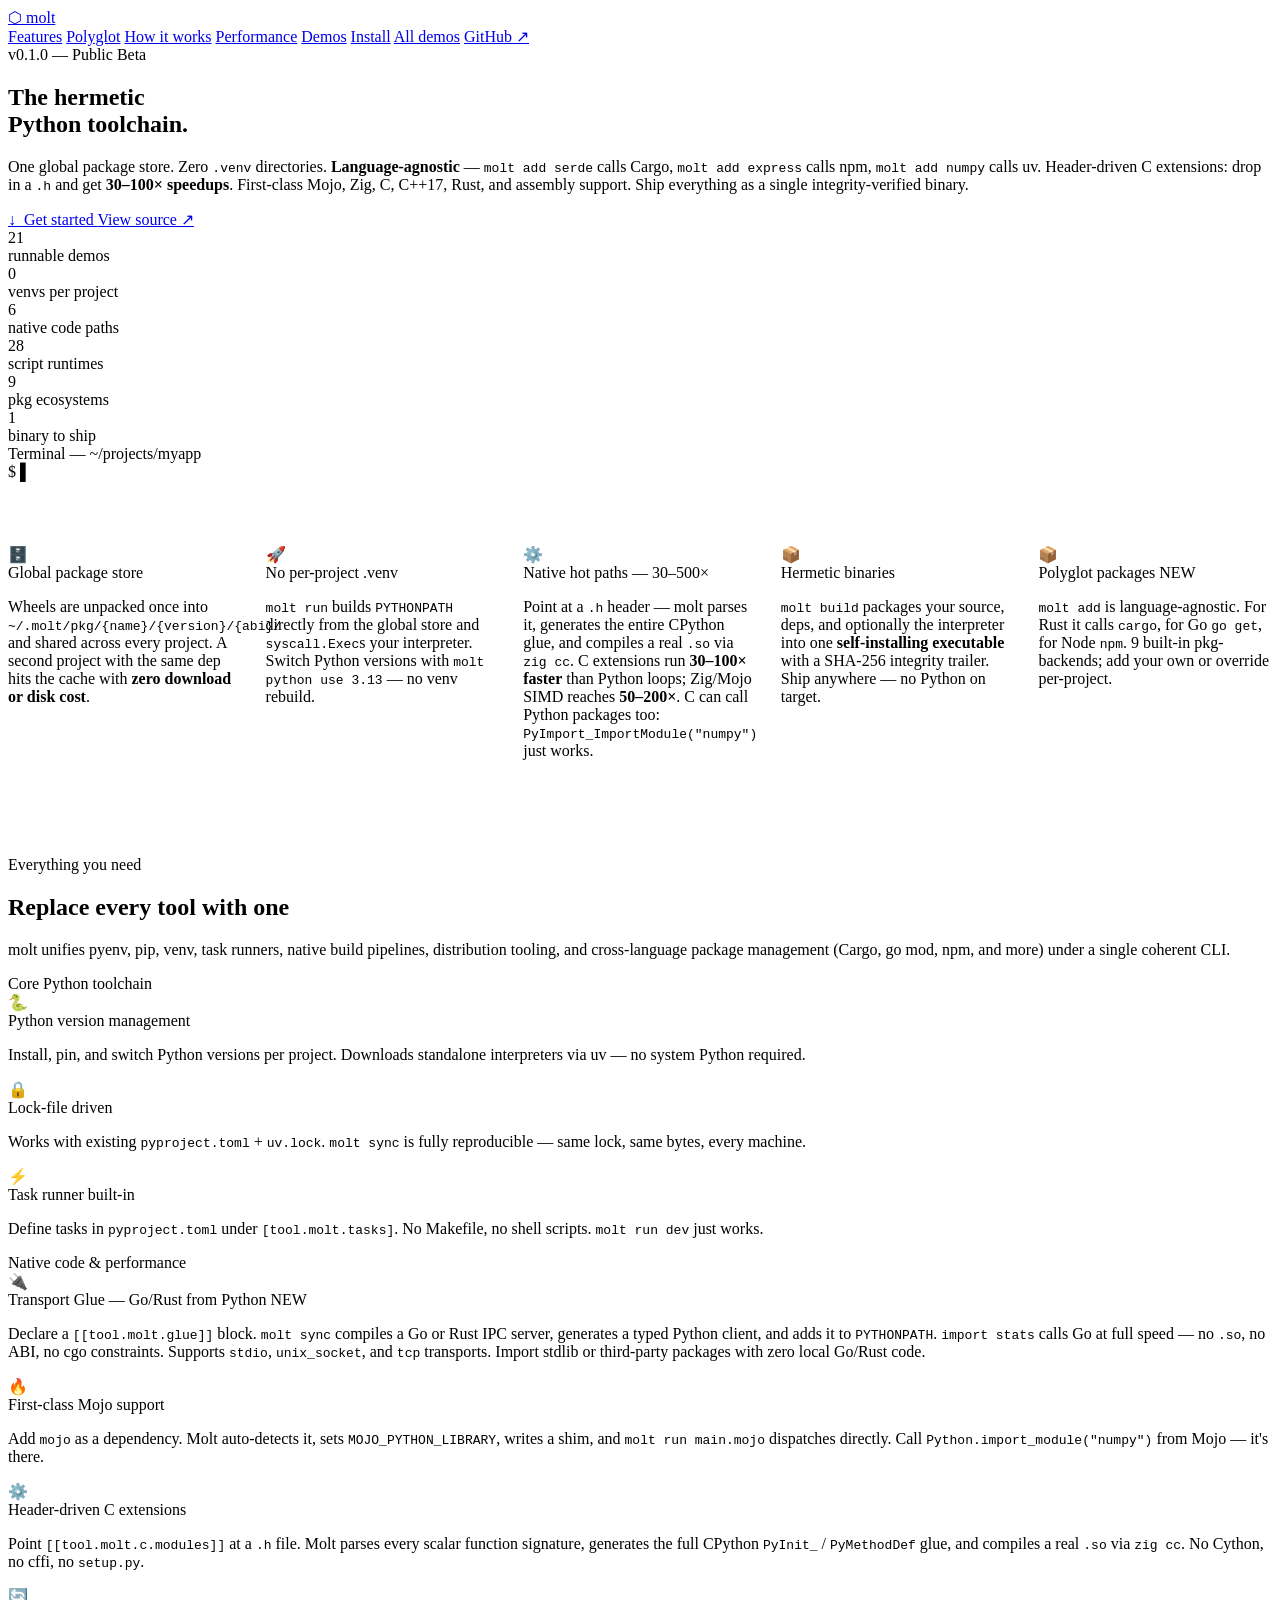
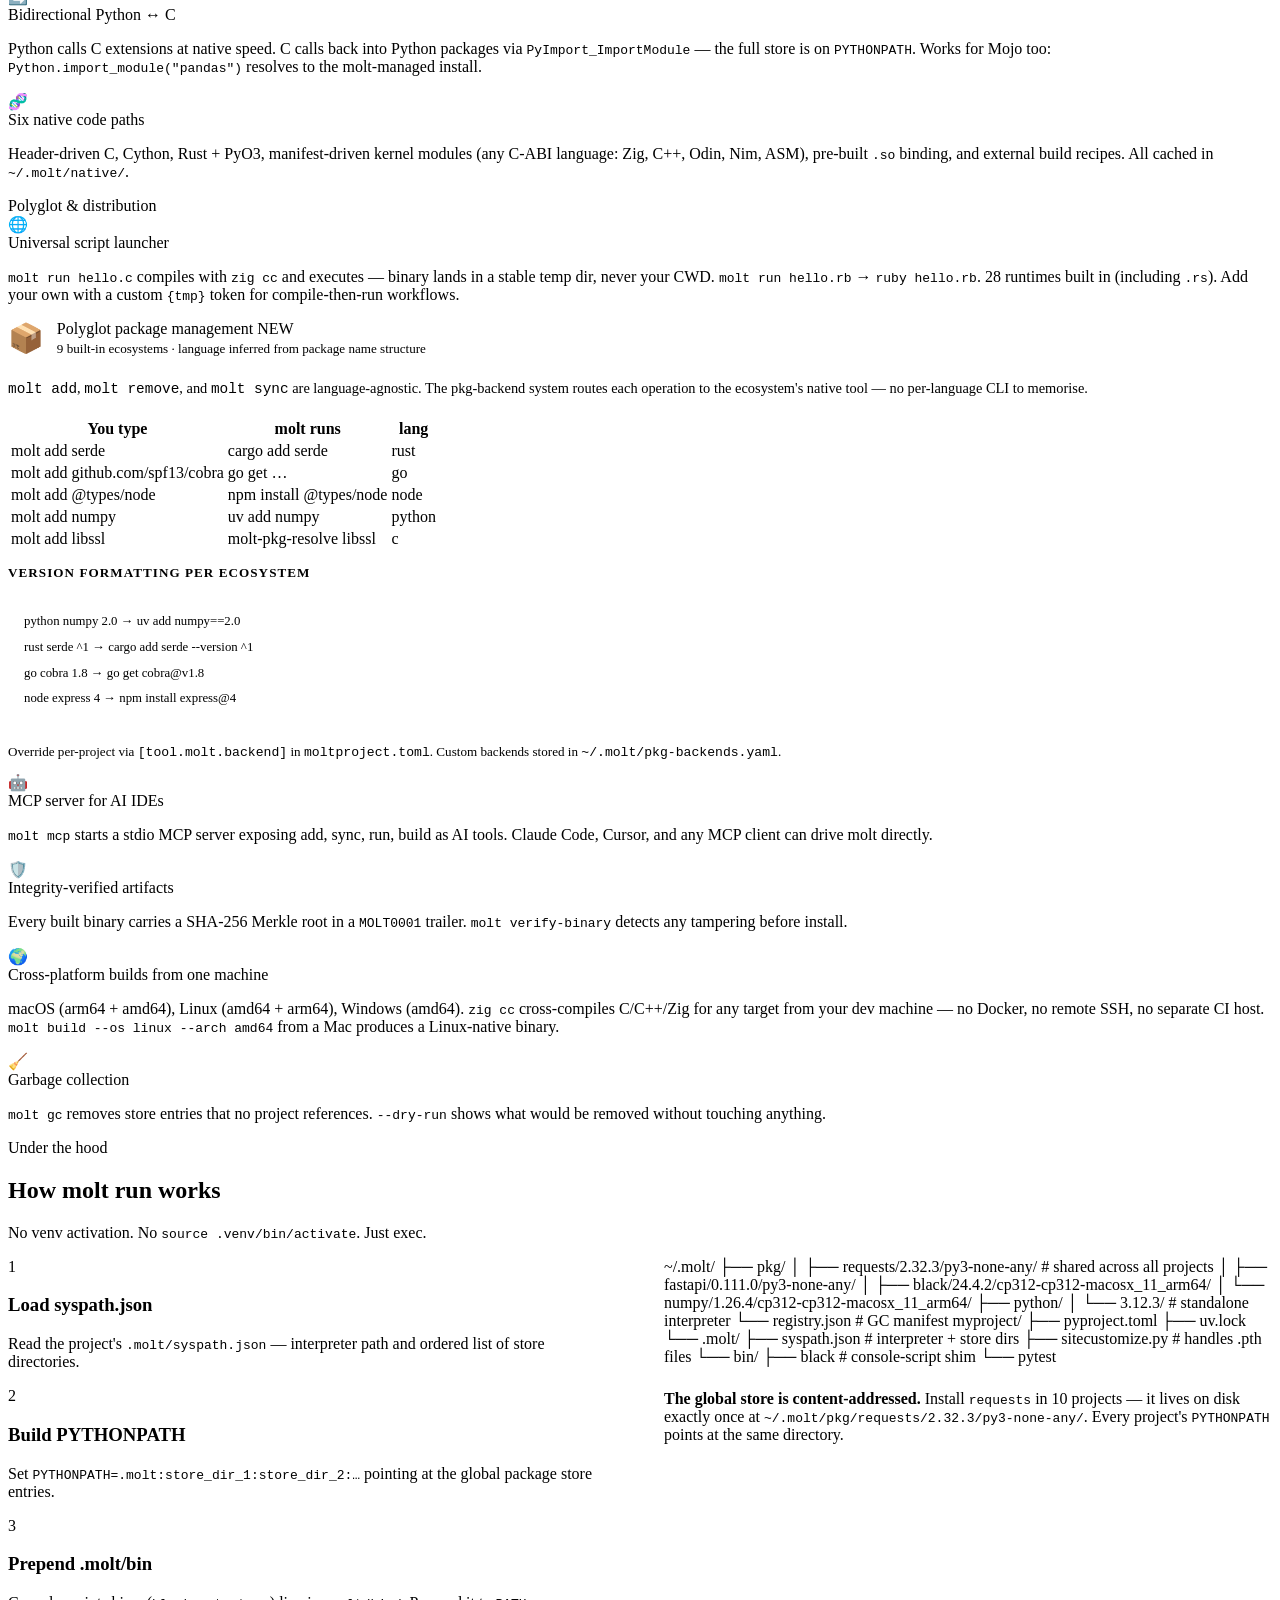
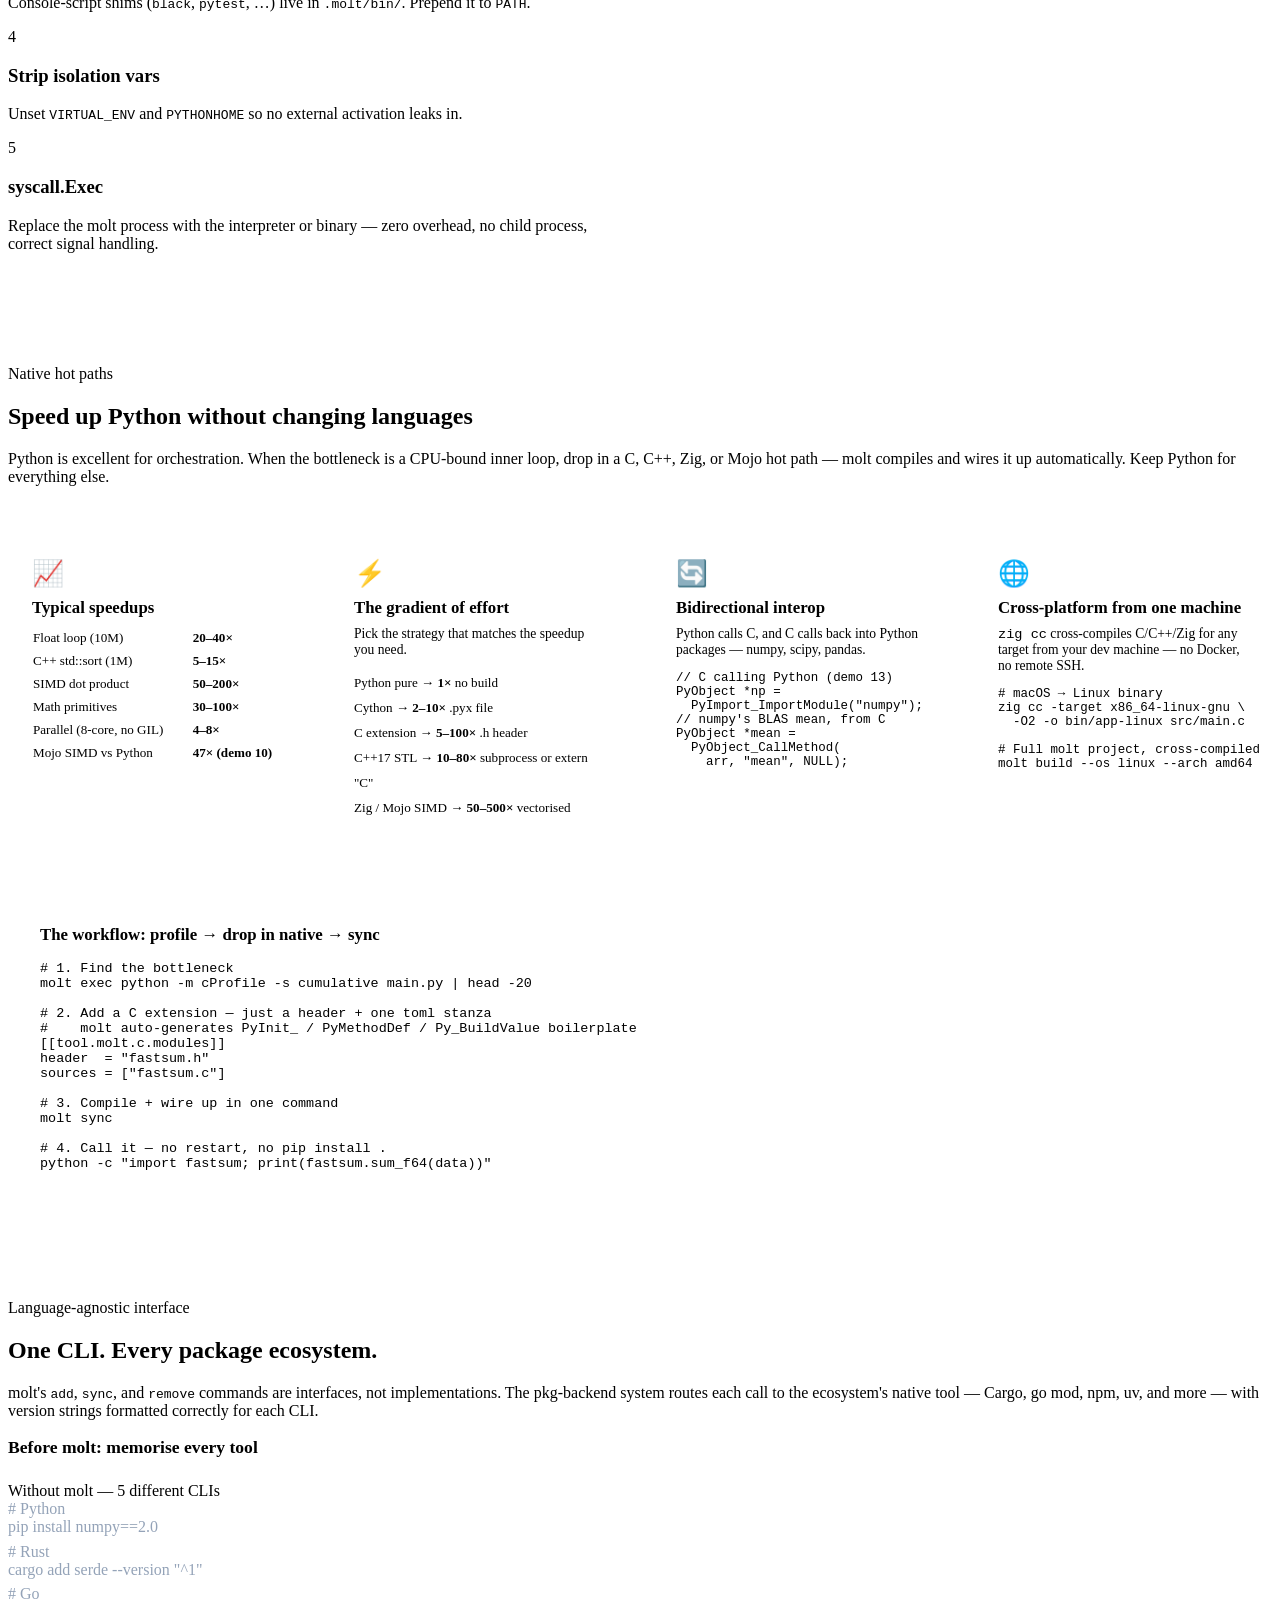
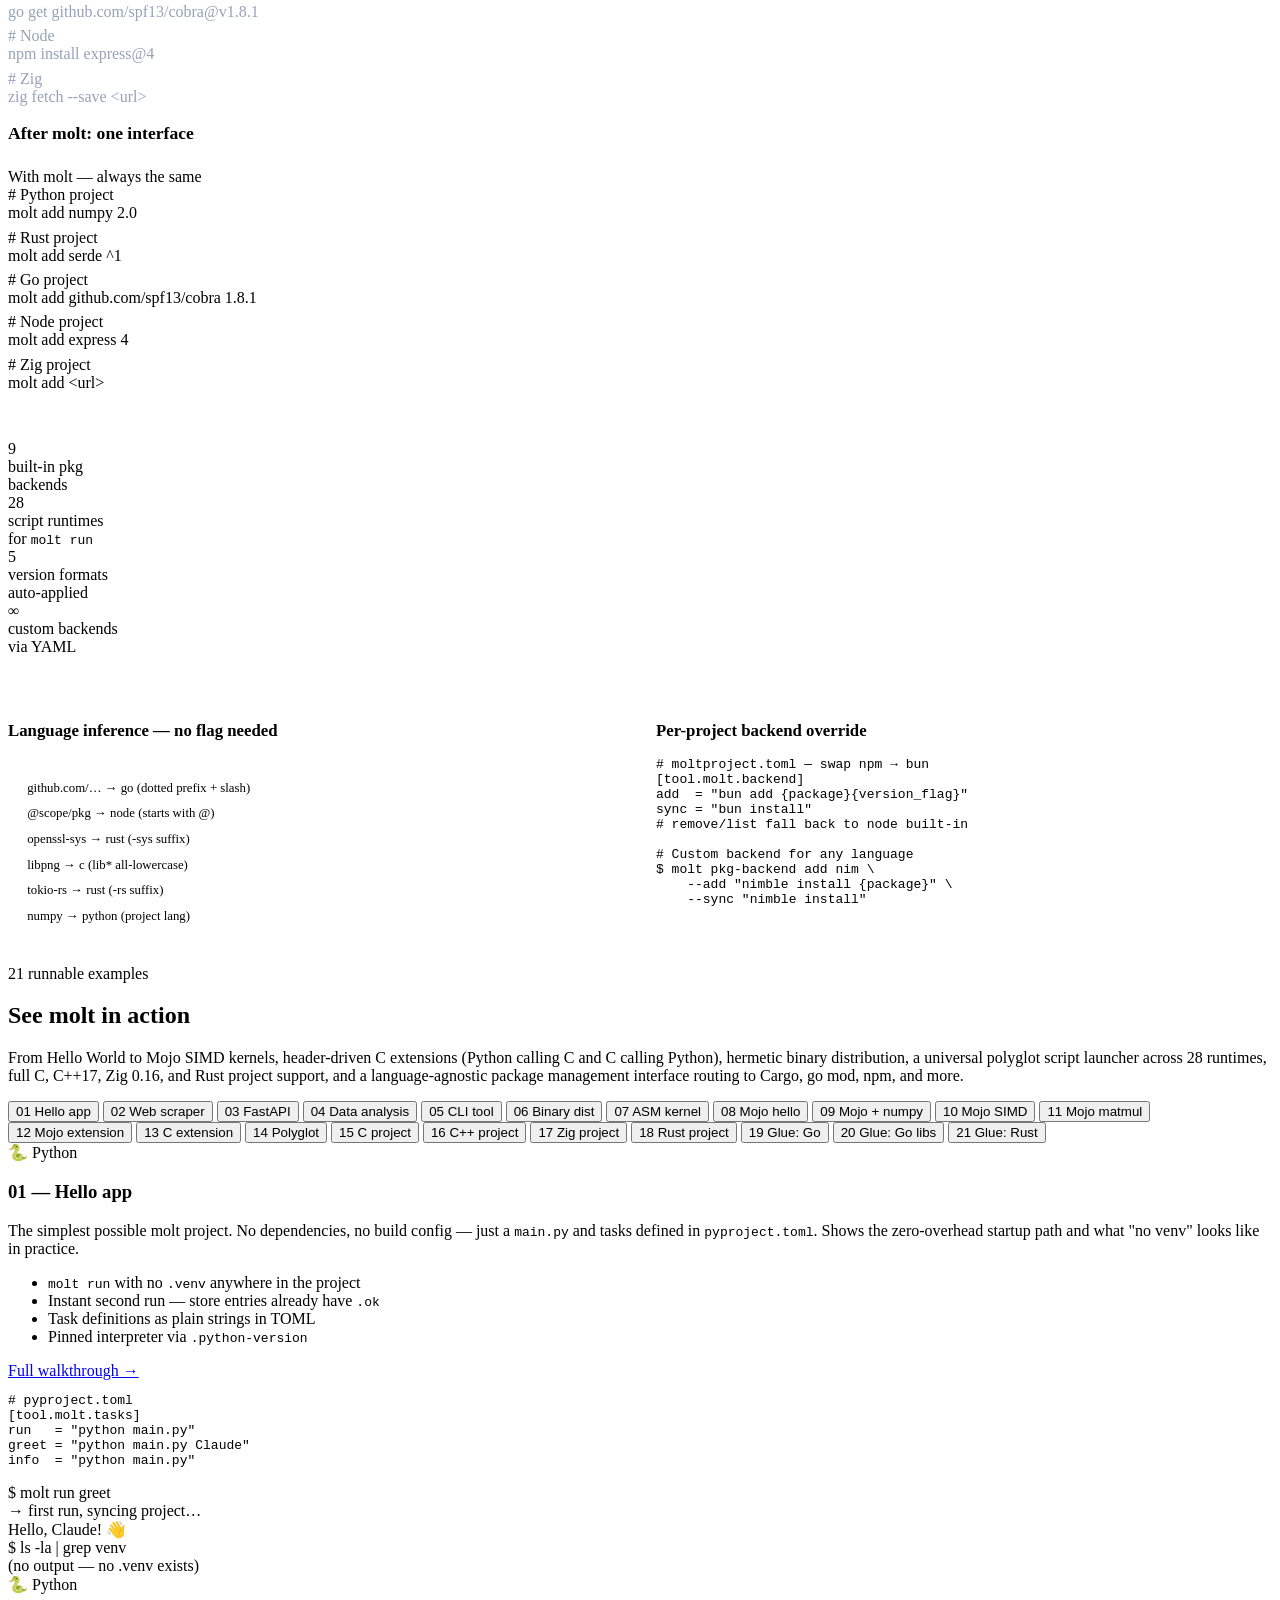
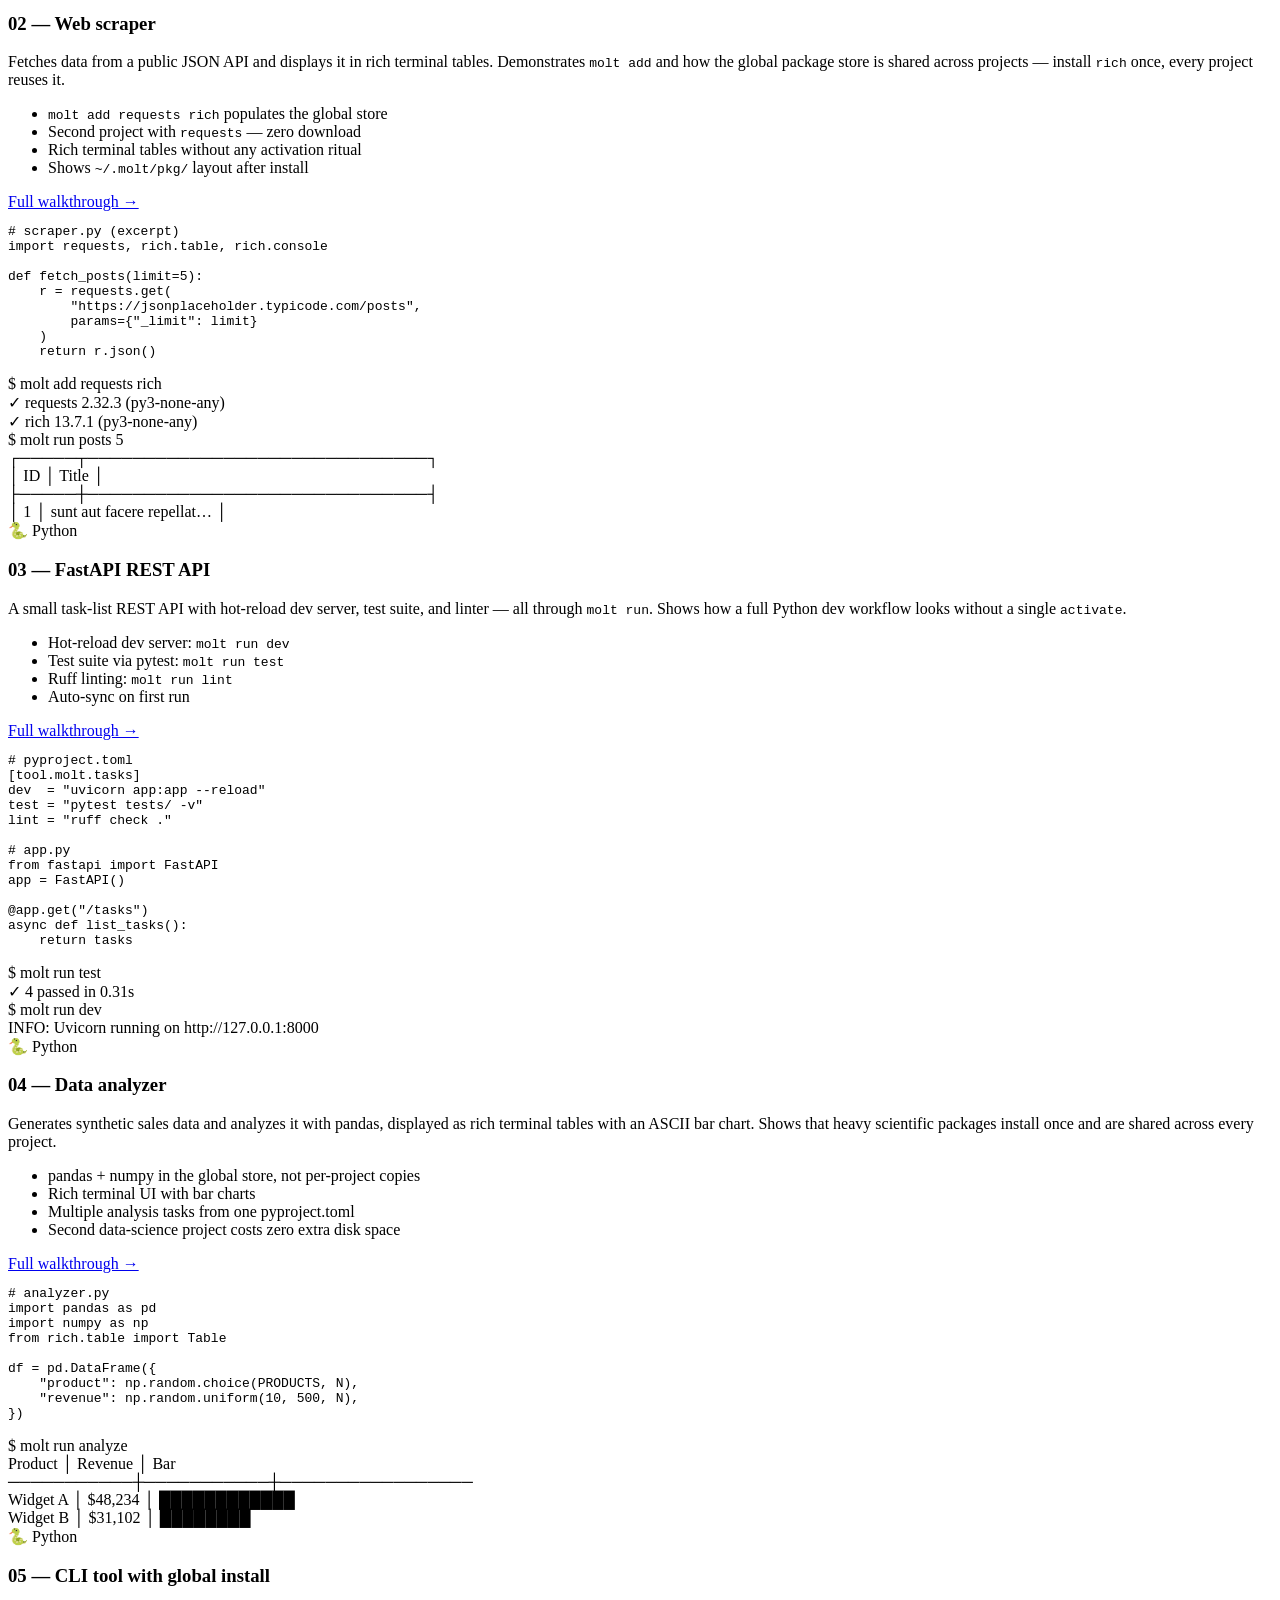
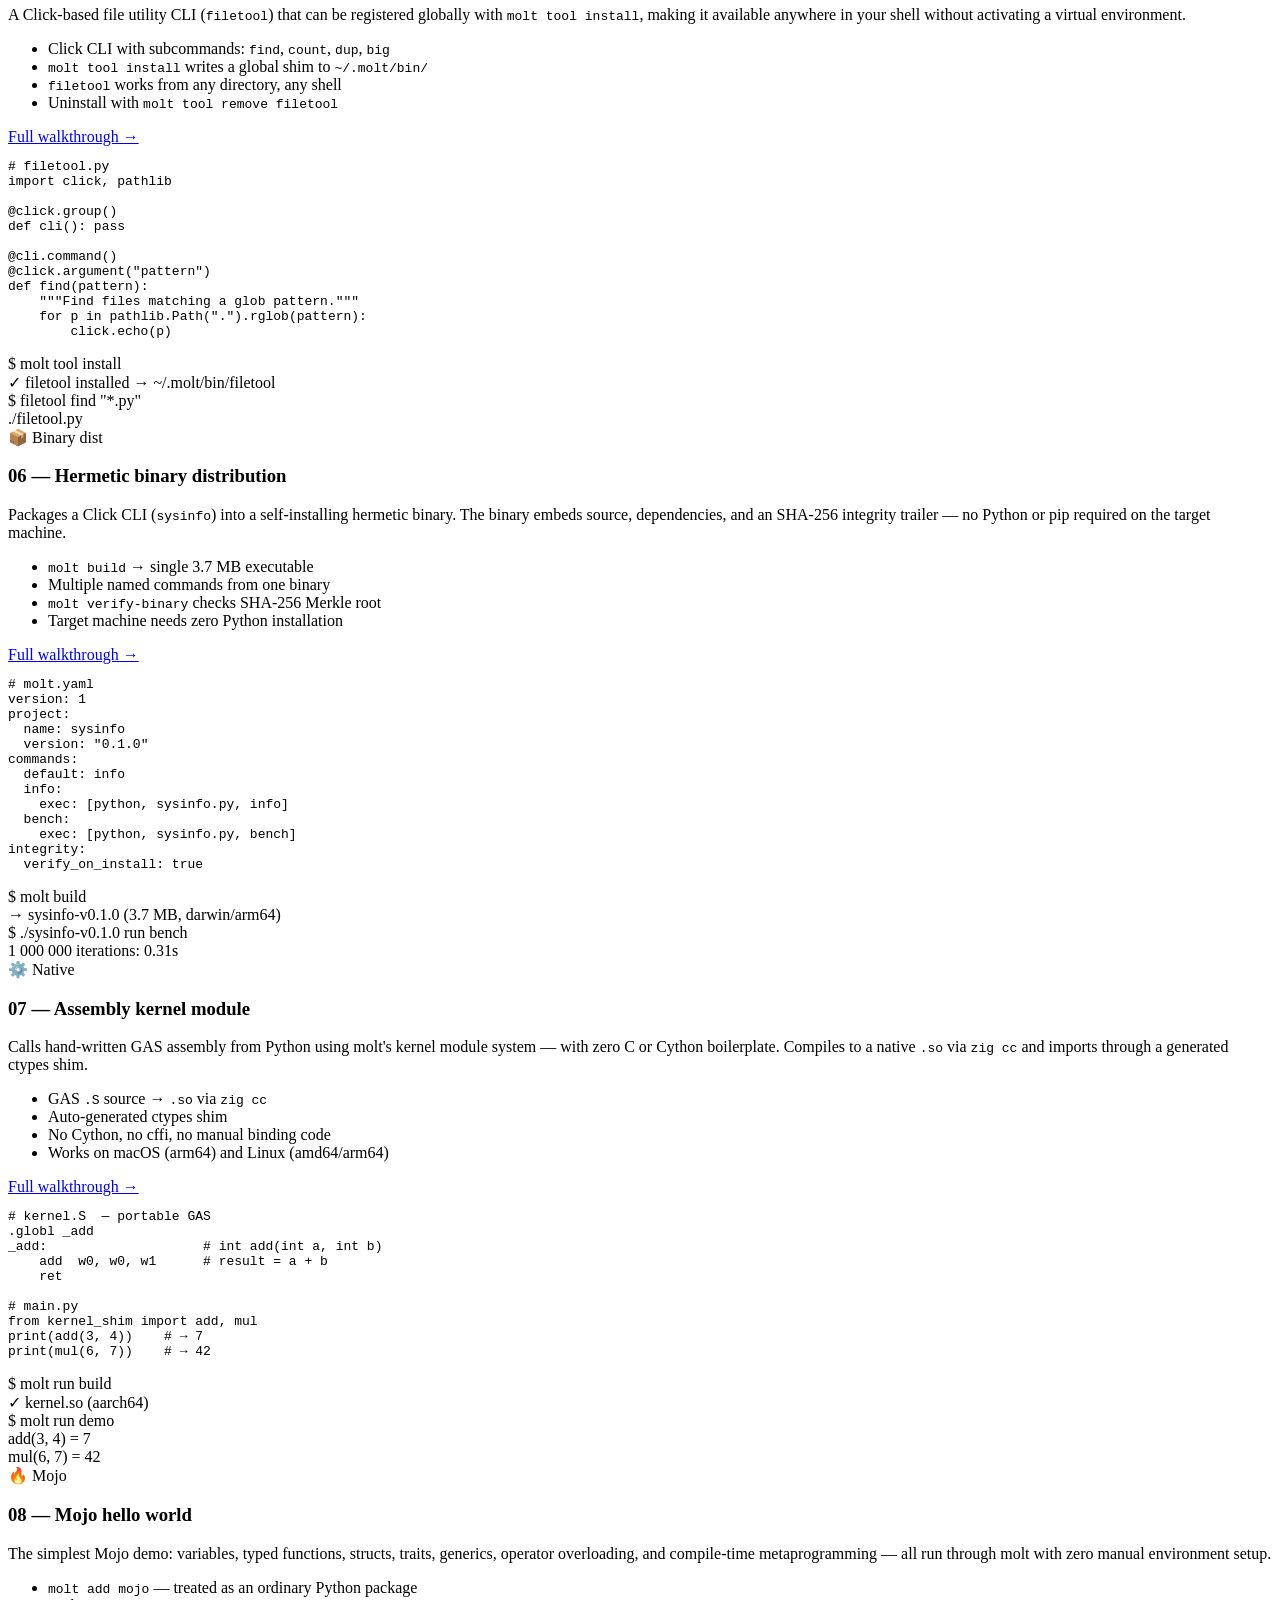
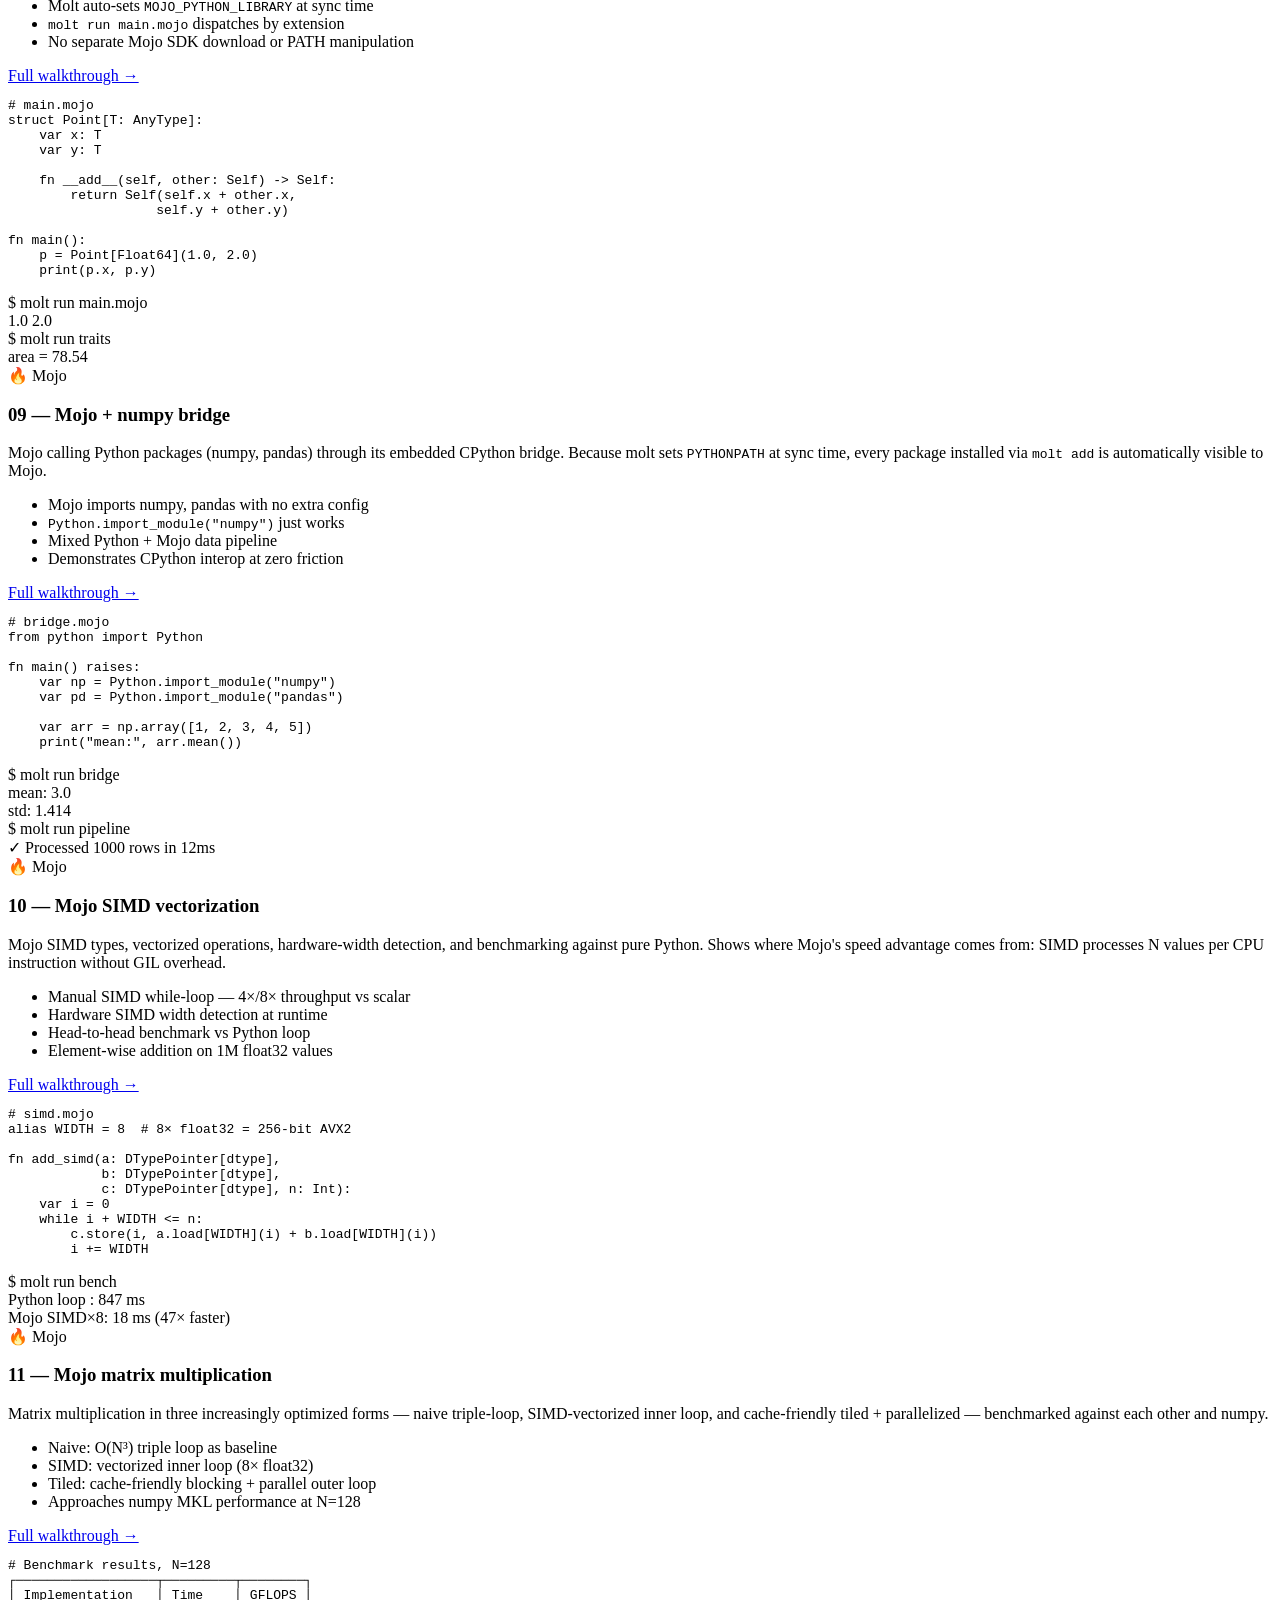
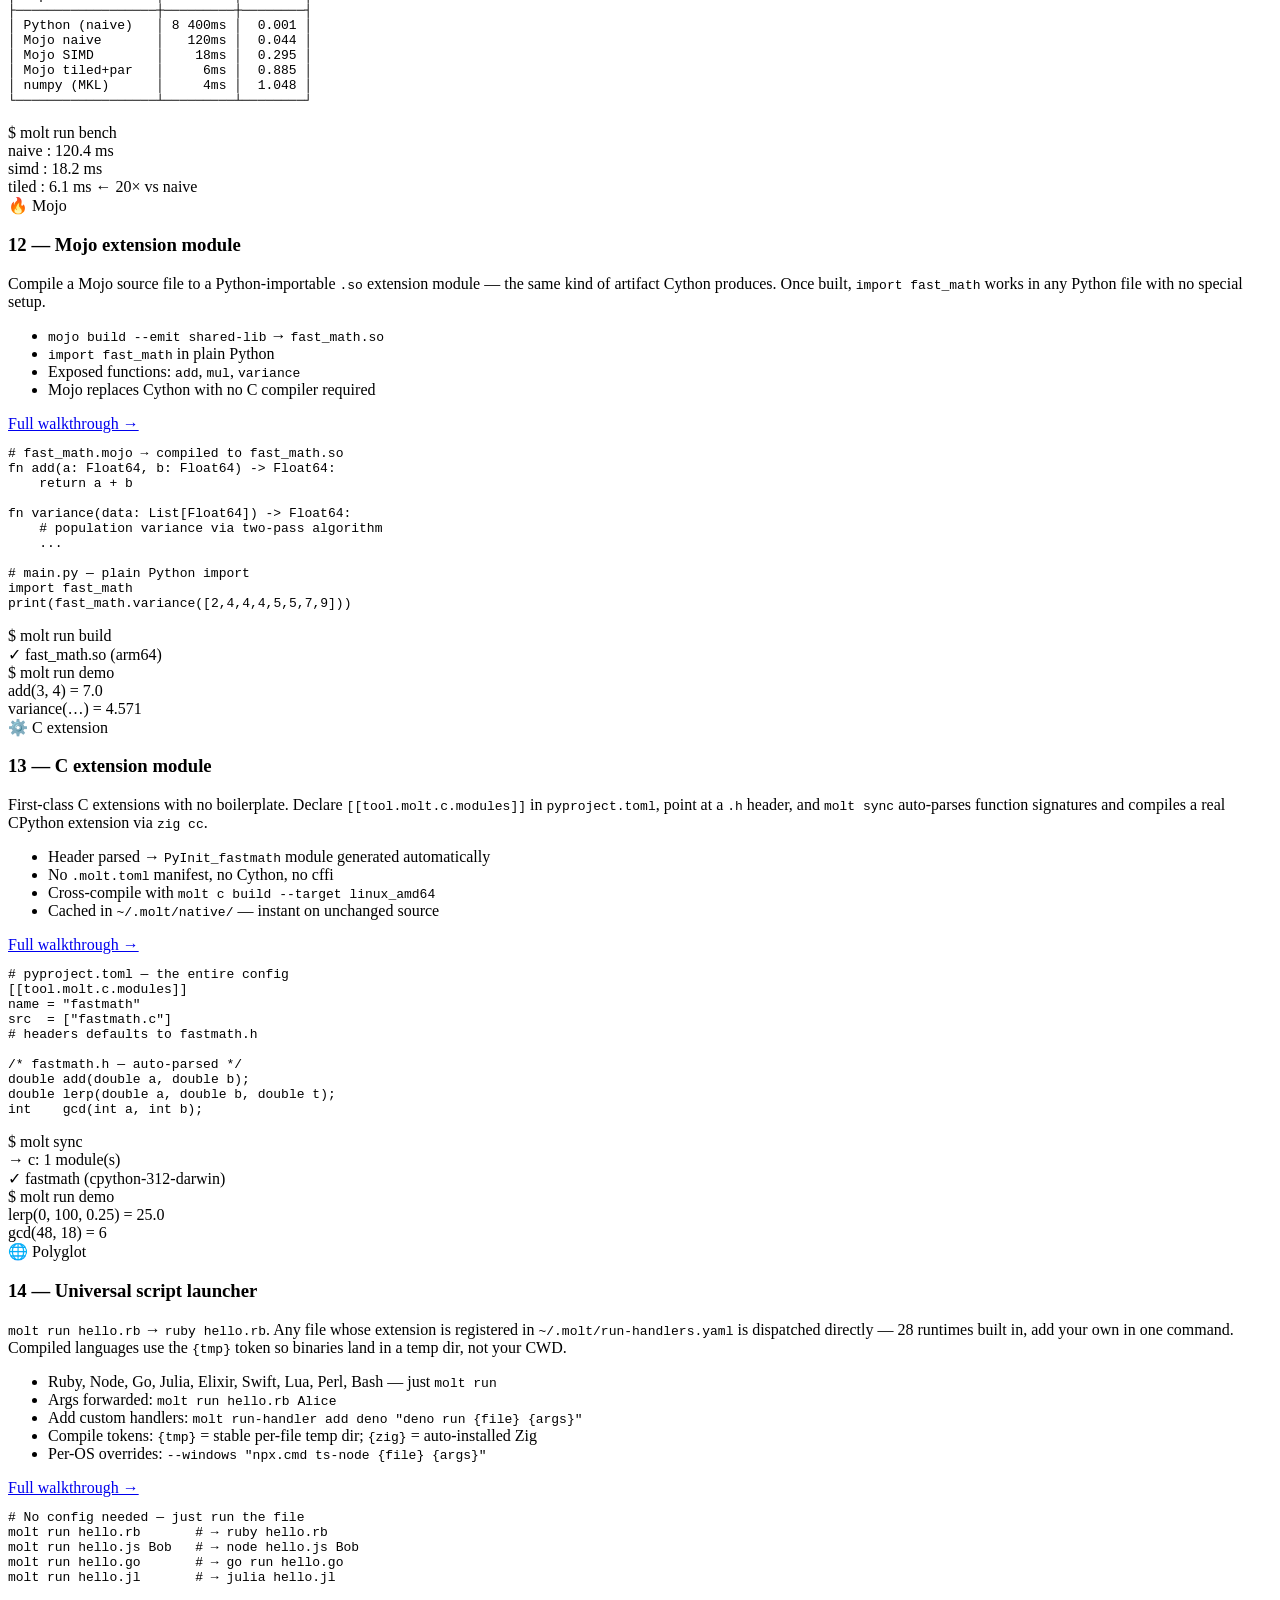
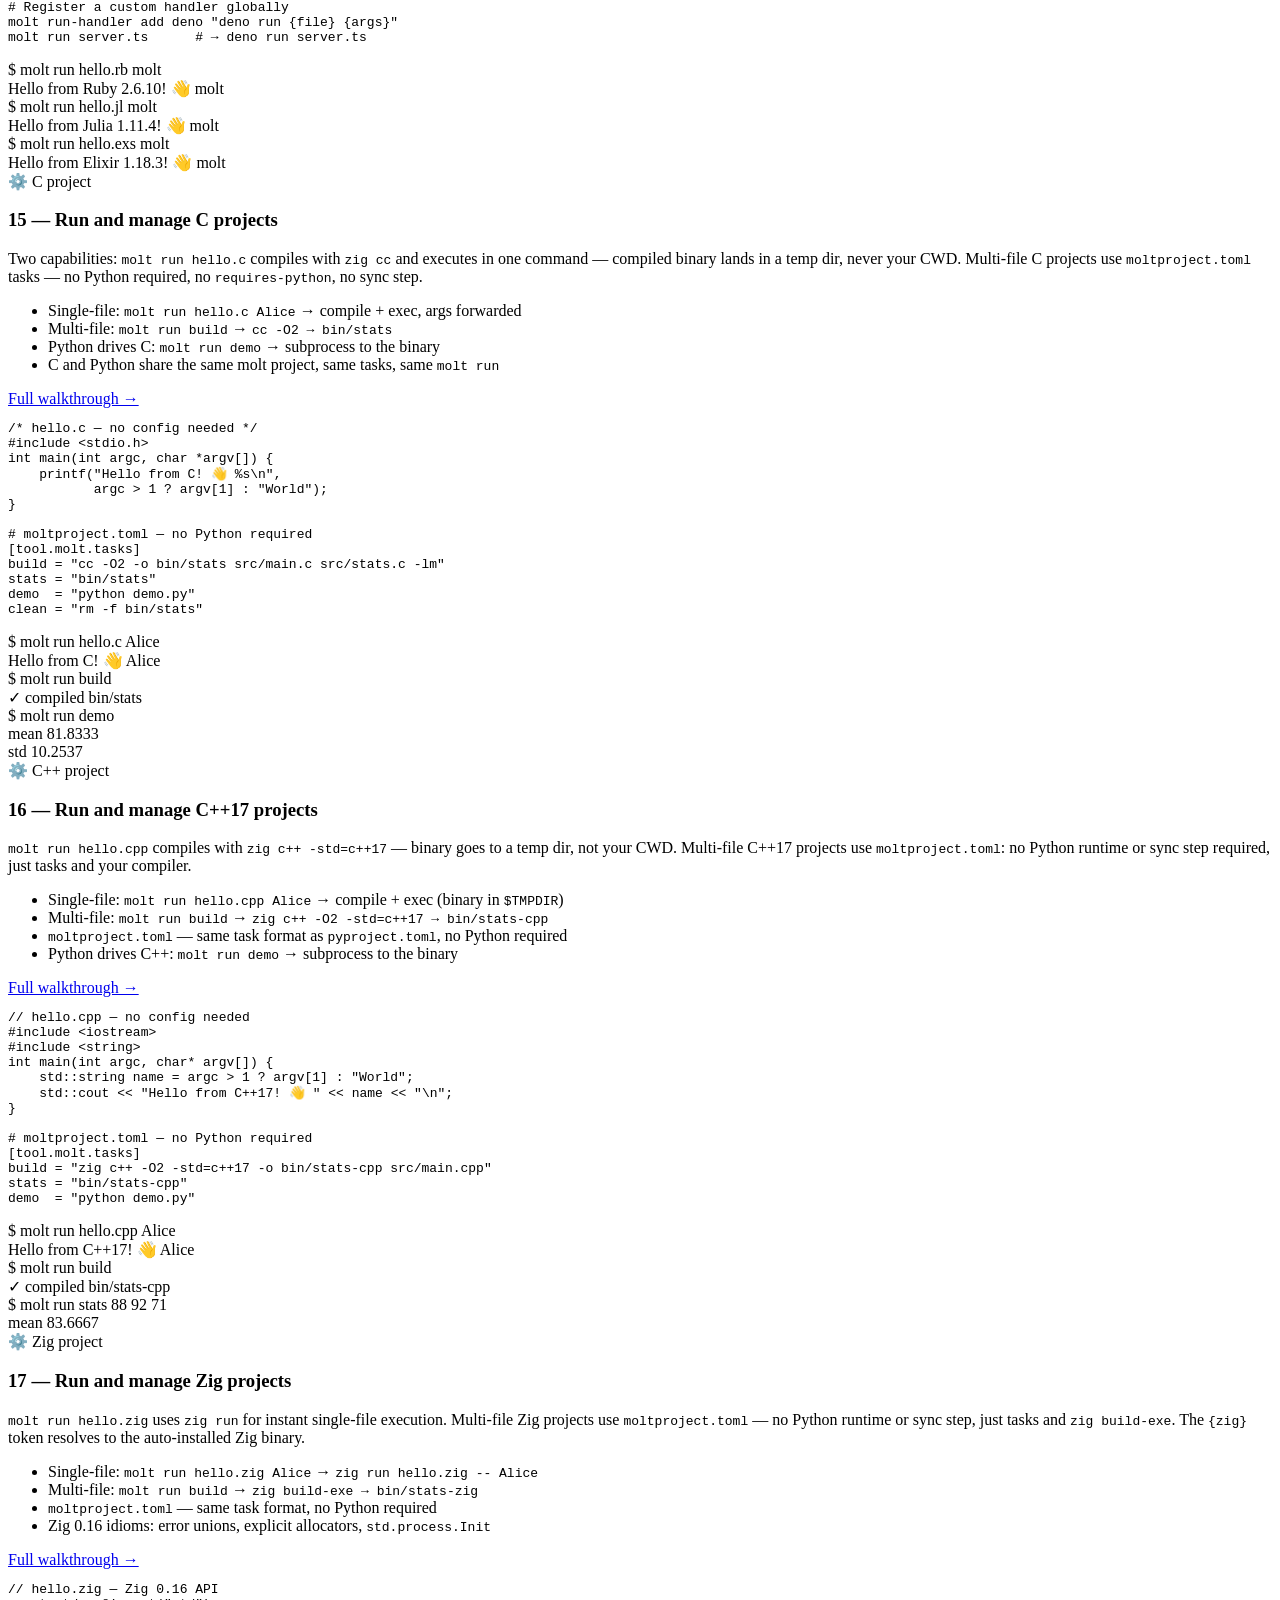
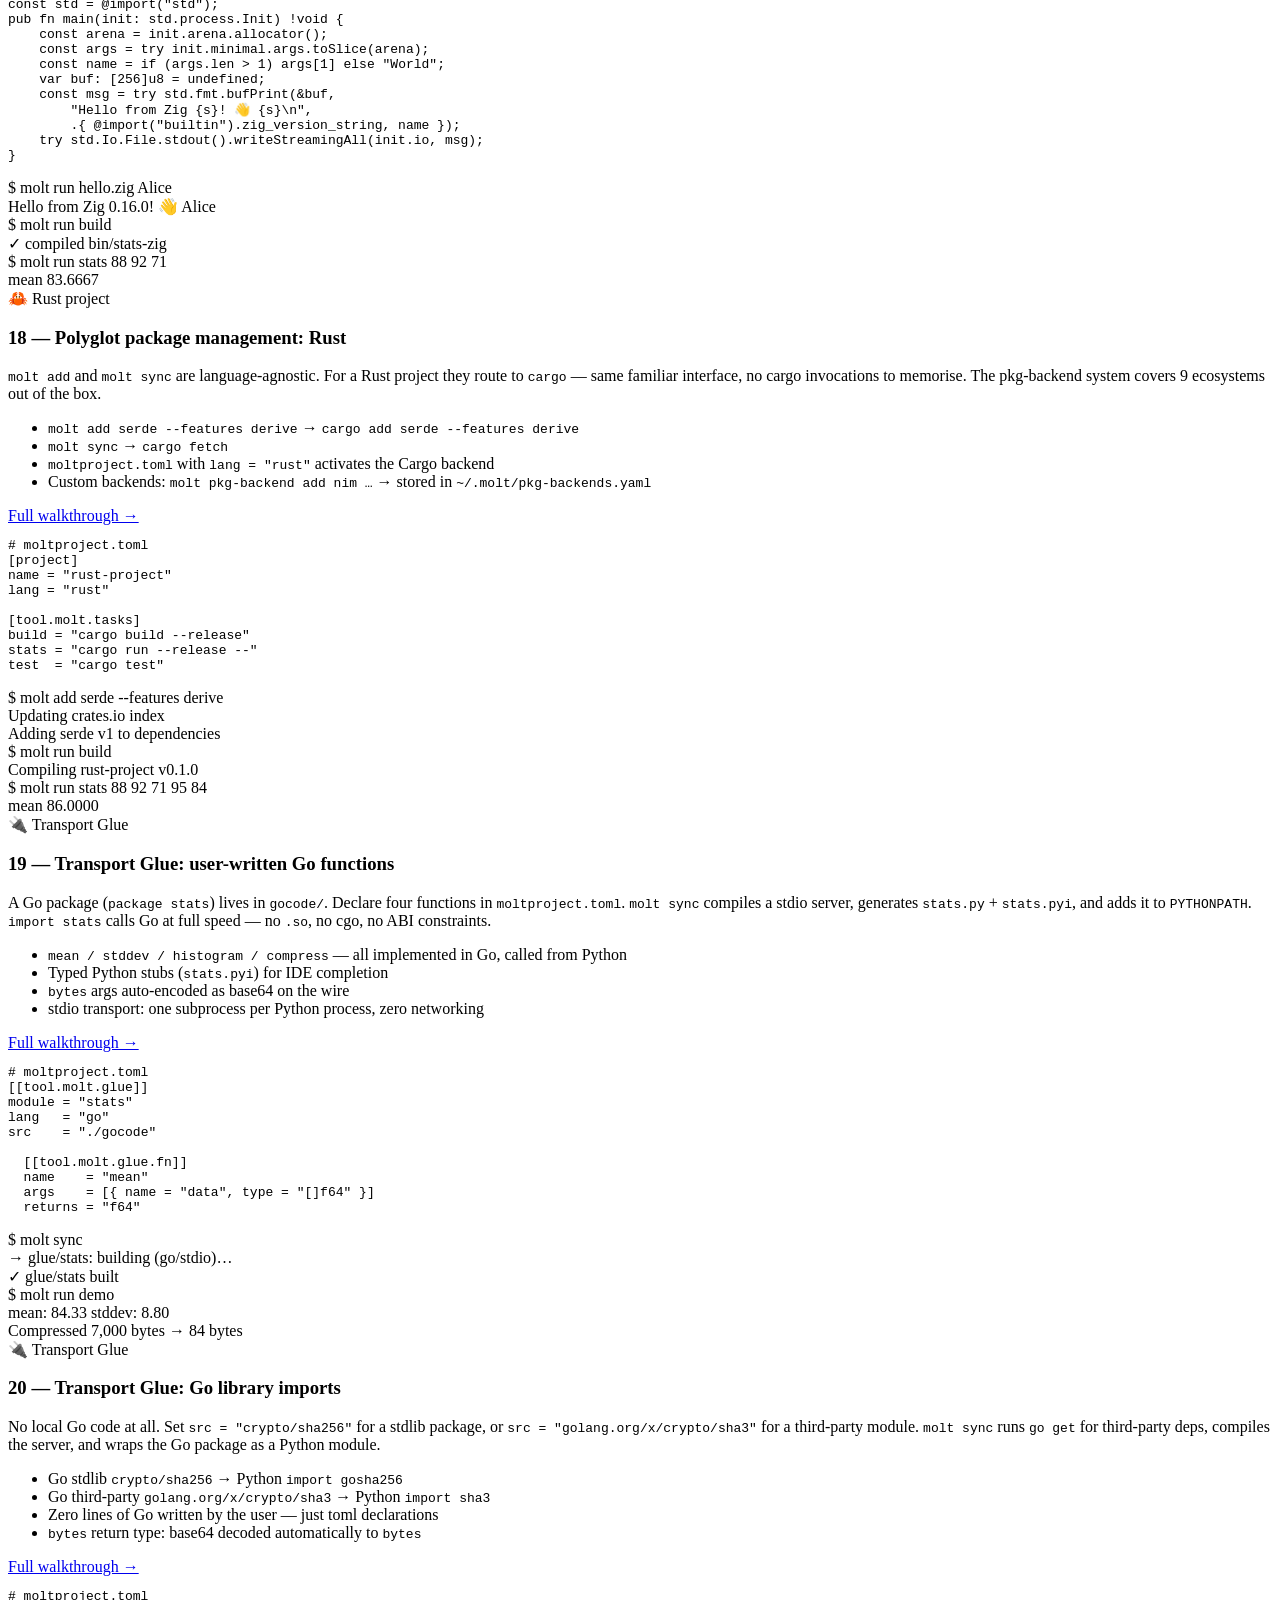
==== commit 21ba5375: "feat: Transport Glue — call Go/Rust functions from Python over JSON-RPC IPC Introduces [[tool.molt.g" ====
--- a/site/index.html
+++ b/site/index.html
@@ -67,7 +67,7 @@
         </div>
         <div class="hero-stats fade-up delay-4">
           <div>
-            <div class="stat-num">18</div>
+            <div class="stat-num">21</div>
             <div class="stat-lbl">runnable demos</div>
           </div>
           <div>
@@ -195,6 +195,11 @@
         <p class="feat-desc">Define tasks in <code>pyproject.toml</code> under <code>[tool.molt.tasks]</code>. No Makefile, no shell scripts. <code>molt run dev</code> just works.</p>
       </div>
       <div class="feat-group-label"><span>Native code &amp; performance</span></div>
+      <div class="feature-card" data-reveal>
+        <div class="feat-icon">🔌</div>
+        <div class="feat-title">Transport Glue — Go/Rust from Python <span class="badge-new">NEW</span></div>
+        <p class="feat-desc">Declare a <code>[[tool.molt.glue]]</code> block. <code>molt sync</code> compiles a Go or Rust IPC server, generates a typed Python client, and adds it to <code>PYTHONPATH</code>. <code>import stats</code> calls Go at full speed — no <code>.so</code>, no ABI, no cgo constraints. Supports <code>stdio</code>, <code>unix_socket</code>, and <code>tcp</code> transports. Import stdlib or third-party packages with zero local Go/Rust code.</p>
+      </div>
       <div class="feature-card" data-reveal>
         <div class="feat-icon">🔥</div>
         <div class="feat-title">First-class Mojo support</div>
@@ -555,7 +560,7 @@
 <section id="demos">
   <div class="wrap">
     <div class="demos-header" data-reveal>
-      <p class="label">18 runnable examples</p>
+      <p class="label">21 runnable examples</p>
       <h2>See molt in action</h2>
       <p>From Hello World to Mojo SIMD kernels, header-driven C extensions (Python calling C and C calling Python), hermetic binary distribution, a universal polyglot script launcher across 28 runtimes, full C, C++17, Zig 0.16, and Rust project support, and a language-agnostic package management interface routing to Cargo, go mod, npm, and more.</p>
     </div>
@@ -579,6 +584,9 @@
       <button class="demo-tab" data-demo="d16">16 C++ project</button>
       <button class="demo-tab" data-demo="d17">17 Zig project</button>
       <button class="demo-tab" data-demo="d18">18 Rust project</button>
+      <button class="demo-tab" data-demo="d19">19 Glue: Go</button>
+      <button class="demo-tab" data-demo="d20">20 Glue: Go libs</button>
+      <button class="demo-tab" data-demo="d21">21 Glue: Rust</button>
     </div>
 
     <div class="demo-panels">
@@ -1331,10 +1339,127 @@
         </div>
       </div>
 
+      <!-- 19 -->
+      <div class="demo-panel" data-demo="d19">
+        <div class="demo-info">
+          <span class="badge badge-native">🔌 Transport Glue</span>
+          <h3>19 — Transport Glue: user-written Go functions</h3>
+          <p>A Go package (<code>package stats</code>) lives in <code>gocode/</code>. Declare four functions in <code>moltproject.toml</code>. <code>molt sync</code> compiles a stdio server, generates <code>stats.py</code> + <code>stats.pyi</code>, and adds it to <code>PYTHONPATH</code>. <code>import stats</code> calls Go at full speed — no <code>.so</code>, no cgo, no ABI constraints.</p>
+          <ul class="demo-bullets">
+            <li><code>mean / stddev / histogram / compress</code> — all implemented in Go, called from Python</li>
+            <li>Typed Python stubs (<code>stats.pyi</code>) for IDE completion</li>
+            <li><code>bytes</code> args auto-encoded as base64 on the wire</li>
+            <li>stdio transport: one subprocess per Python process, zero networking</li>
+          </ul>
+          <a class="demo-link" href="demos/#d19">Full walkthrough →</a>
+        </div>
+        <div>
+          <pre><code><span class="cmt"># moltproject.toml</span>
+[[tool.molt.glue]]
+module = <span class="str">"stats"</span>
+lang   = <span class="str">"go"</span>
+src    = <span class="str">"./gocode"</span>
+
+  [[tool.molt.glue.fn]]
+  name    = <span class="str">"mean"</span>
+  args    = [{ name = <span class="str">"data"</span>, type = <span class="str">"[]f64"</span> }]
+  returns = <span class="str">"f64"</span></code></pre>
+          <div class="terminal" style="margin-top:1rem;">
+            <div class="term-bar">
+              <span class="term-dot d1"></span><span class="term-dot d2"></span><span class="term-dot d3"></span>
+            </div>
+            <div class="term-body">
+              <div class="term-line"><span class="term-prompt">$</span><span class="term-cmd"> molt sync</span></div>
+              <div class="term-line"><span class="term-success"> → glue/stats: building (go/stdio)…</span></div>
+              <div class="term-line"><span class="term-success"> ✓ glue/stats built</span></div>
+              <div class="term-blank"></div>
+              <div class="term-line"><span class="term-prompt">$</span><span class="term-cmd"> molt run demo</span></div>
+              <div class="term-line"><span class="term-out"> mean:   84.33  stddev: 8.80</span></div>
+              <div class="term-line"><span class="term-out"> Compressed 7,000 bytes → 84 bytes</span></div>
+            </div>
+          </div>
+        </div>
+      </div>
+
+      <!-- 20 -->
+      <div class="demo-panel" data-demo="d20">
+        <div class="demo-info">
+          <span class="badge badge-native">🔌 Transport Glue</span>
+          <h3>20 — Transport Glue: Go library imports</h3>
+          <p>No local Go code at all. Set <code>src = "crypto/sha256"</code> for a stdlib package, or <code>src = "golang.org/x/crypto/sha3"</code> for a third-party module. <code>molt sync</code> runs <code>go get</code> for third-party deps, compiles the server, and wraps the Go package as a Python module.</p>
+          <ul class="demo-bullets">
+            <li>Go stdlib <code>crypto/sha256</code> → Python <code>import gosha256</code></li>
+            <li>Go third-party <code>golang.org/x/crypto/sha3</code> → Python <code>import sha3</code></li>
+            <li>Zero lines of Go written by the user — just toml declarations</li>
+            <li><code>bytes</code> return type: base64 decoded automatically to <code>bytes</code></li>
+          </ul>
+          <a class="demo-link" href="demos/#d20">Full walkthrough →</a>
+        </div>
+        <div>
+          <pre><code><span class="cmt"># moltproject.toml</span>
+[[tool.molt.glue]]
+module = <span class="str">"sha3"</span>
+lang   = <span class="str">"go"</span>
+src    = <span class="str">"golang.org/x/crypto/sha3"</span>
+
+  [[tool.molt.glue.fn]]
+  name    = <span class="str">"sum256"</span>
+  args    = [{ name = <span class="str">"data"</span>, type = <span class="str">"bytes"</span> }]
+  returns = <span class="str">"bytes"</span></code></pre>
+          <div class="terminal" style="margin-top:1rem;">
+            <div class="term-bar">
+              <span class="term-dot d1"></span><span class="term-dot d2"></span><span class="term-dot d3"></span>
+            </div>
+            <div class="term-body">
+              <div class="term-line"><span class="term-prompt">$</span><span class="term-cmd"> molt run demo</span></div>
+              <div class="term-line"><span class="term-out"> SHA-256 (Go stdlib):  42a53681…</span></div>
+              <div class="term-line"><span class="term-out"> SHA3-256 (x/crypto):  7398bb66…</span></div>
+              <div class="term-line"><span class="term-success"> ✓ Both Go packages called from Python</span></div>
+            </div>
+          </div>
+        </div>
+      </div>
+
+      <!-- 21 -->
+      <div class="demo-panel" data-demo="d21">
+        <div class="demo-info">
+          <span class="badge badge-native">🦀 Transport Glue</span>
+          <h3>21 — Transport Glue: Rust with unix_socket</h3>
+          <p>A thin Rust adapter file (<code>compress_glue.rs</code>) wraps the <code>flate2</code> crate. <code>transport = "unix_socket"</code> starts a persistent daemon — multiple Python threads share one Rust server concurrently. Concurrent stress test: 10 threads call the server simultaneously.</p>
+          <ul class="demo-bullets">
+            <li><code>deflate / inflate / ratio</code> — Rust flate2 called from Python threads</li>
+            <li><code>crates = ["flate2 = '1.0'"]</code> adds crate deps to the generated Cargo.toml</li>
+            <li>unix_socket transport: persistent daemon, concurrent callers</li>
+            <li>10-thread stress test completes in &lt; 5 ms</li>
+          </ul>
+          <a class="demo-link" href="demos/#d21">Full walkthrough →</a>
+        </div>
+        <div>
+          <pre><code><span class="cmt"># moltproject.toml</span>
+[[tool.molt.glue]]
+module    = <span class="str">"compress"</span>
+lang      = <span class="str">"rust"</span>
+src       = <span class="str">"compress_glue.rs"</span>
+crates    = [<span class="str">"flate2 = '1.0'"</span>]
+transport = <span class="str">"unix_socket"</span></code></pre>
+          <div class="terminal" style="margin-top:1rem;">
+            <div class="term-bar">
+              <span class="term-dot d1"></span><span class="term-dot d2"></span><span class="term-dot d3"></span>
+            </div>
+            <div class="term-body">
+              <div class="term-line"><span class="term-prompt">$</span><span class="term-cmd"> molt run demo</span></div>
+              <div class="term-line"><span class="term-out"> Original: 14,500 bytes</span></div>
+              <div class="term-line"><span class="term-out"> Compressed: 90 bytes (0.6%)</span></div>
+              <div class="term-line"><span class="term-success"> ✓ 10 threads completed in 2.8 ms</span></div>
+            </div>
+          </div>
+        </div>
+      </div>
+
     </div><!-- /.demo-panels -->
 
     <div style="text-align:center; margin-top:3rem;">
-      <a href="demos/" class="btn btn-ghost">View all 18 demos in detail →</a>
+      <a href="demos/" class="btn btn-ghost">View all 21 demos in detail →</a>
     </div>
   </div>
 </section>
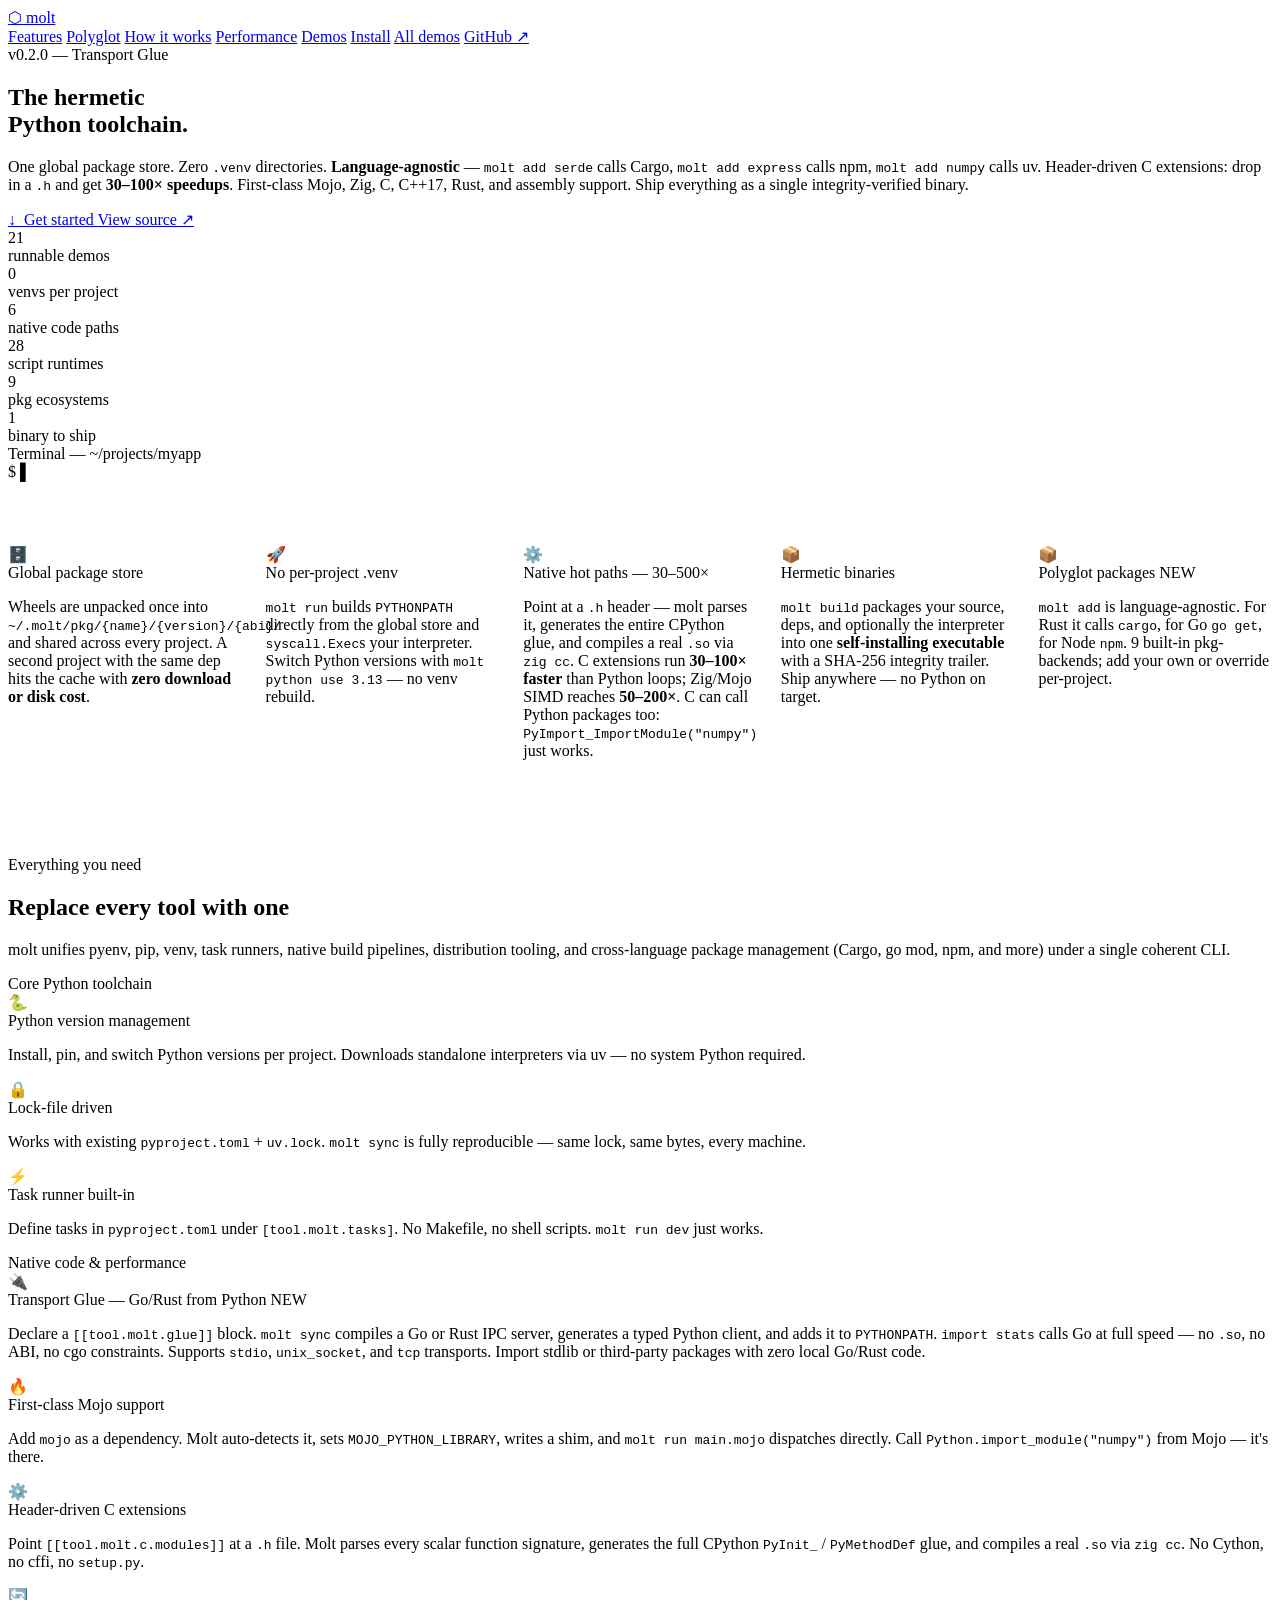
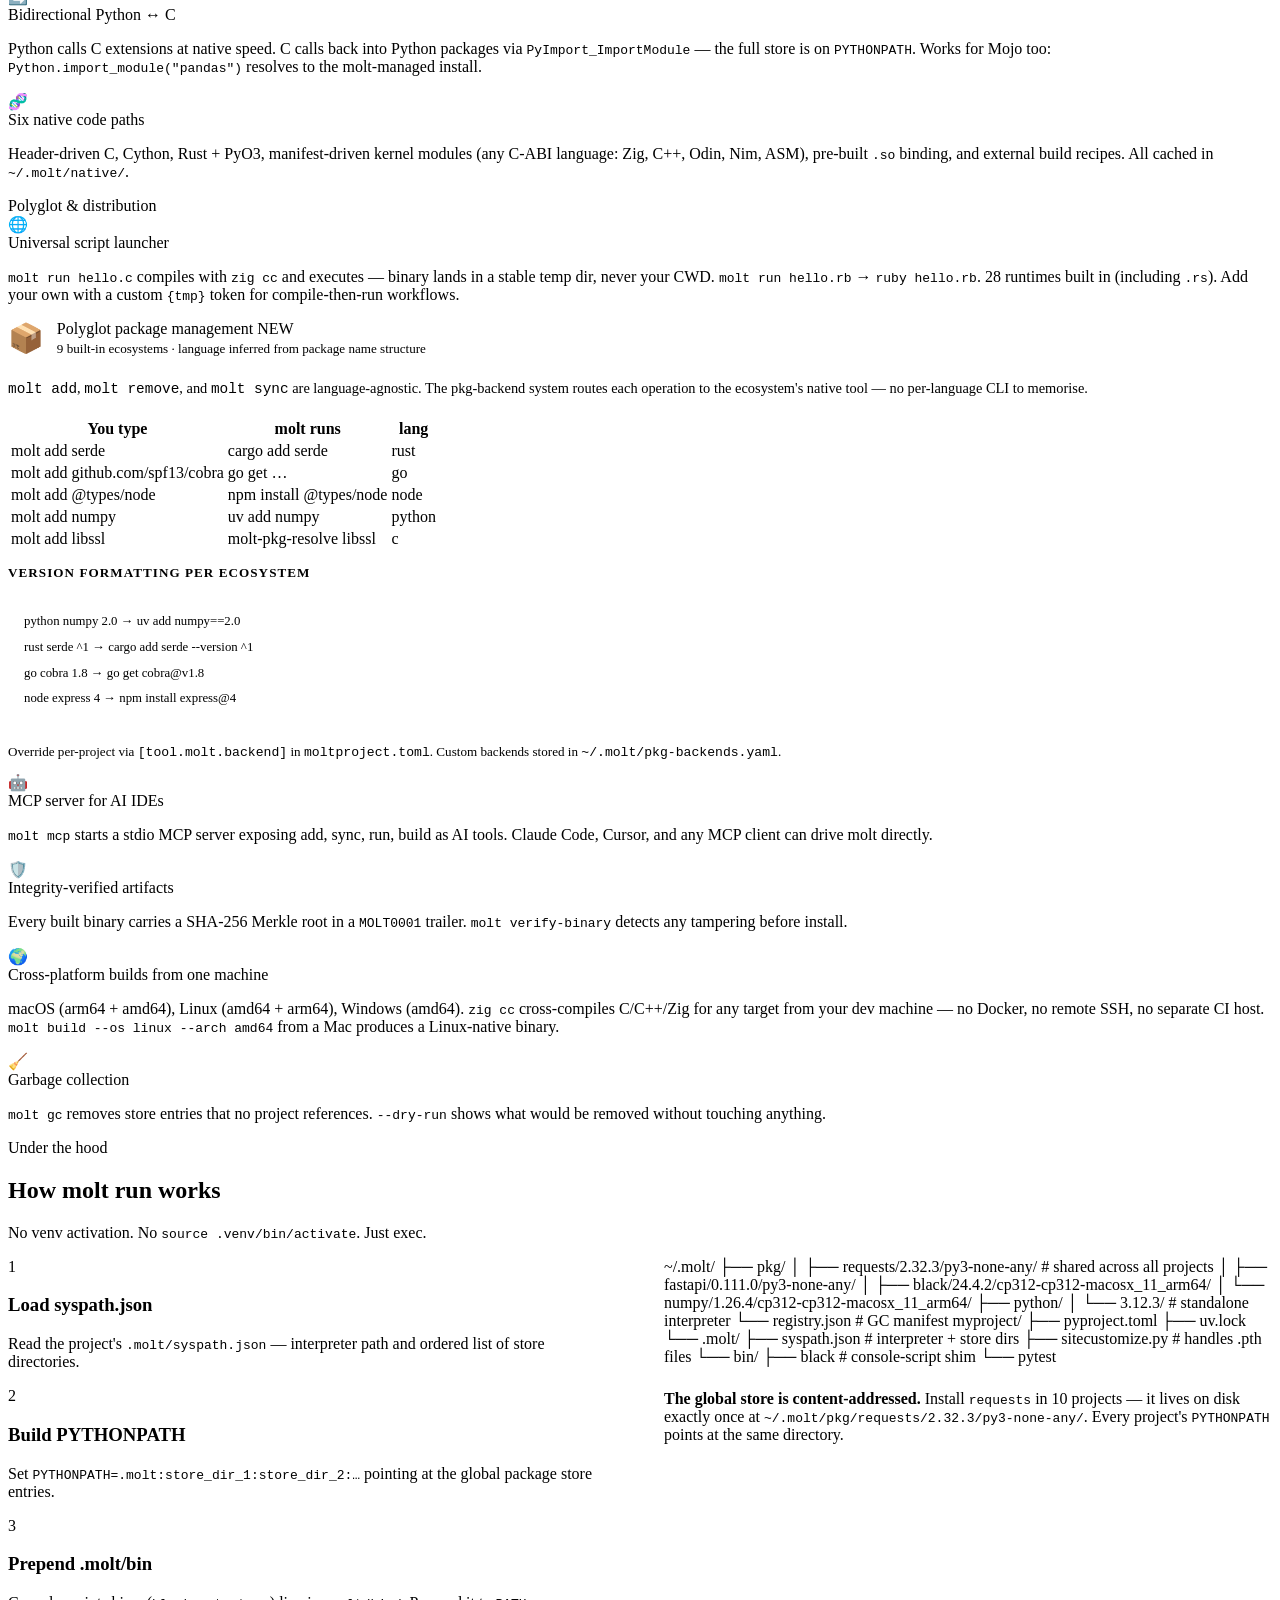
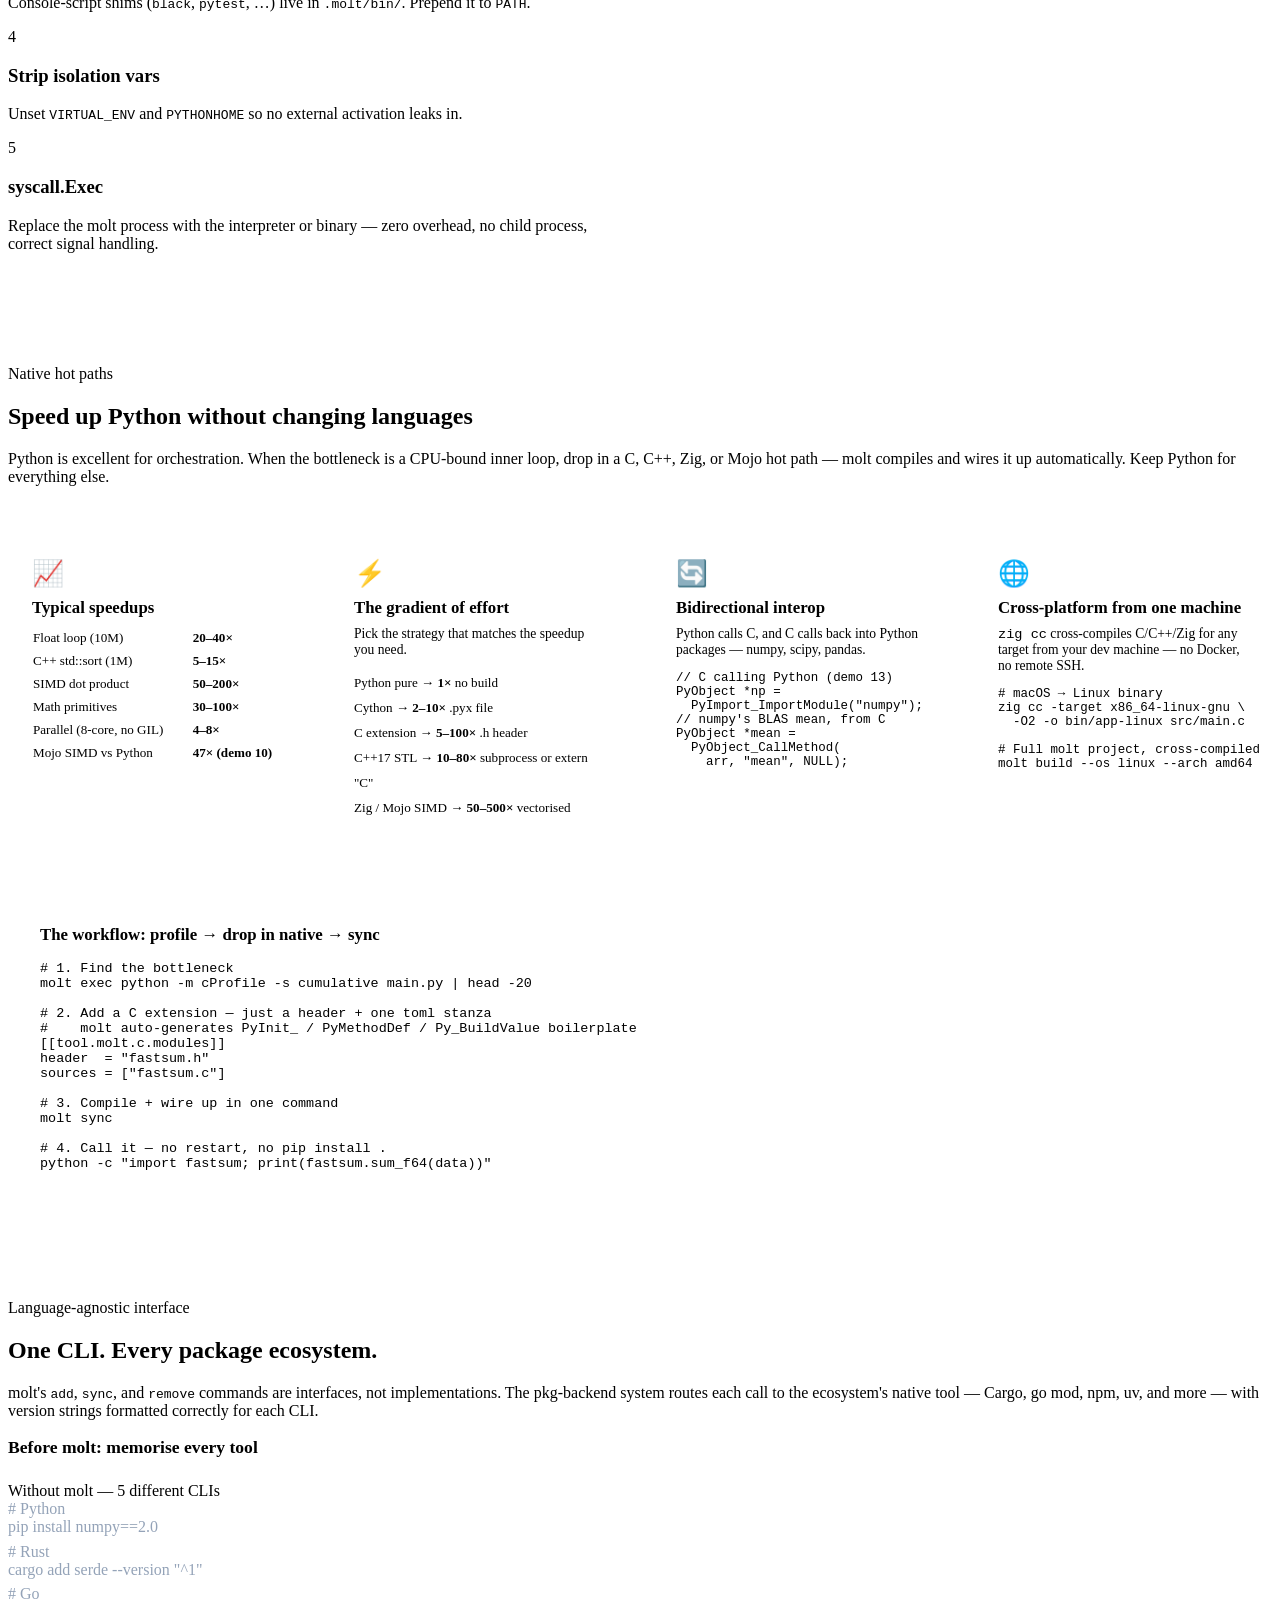
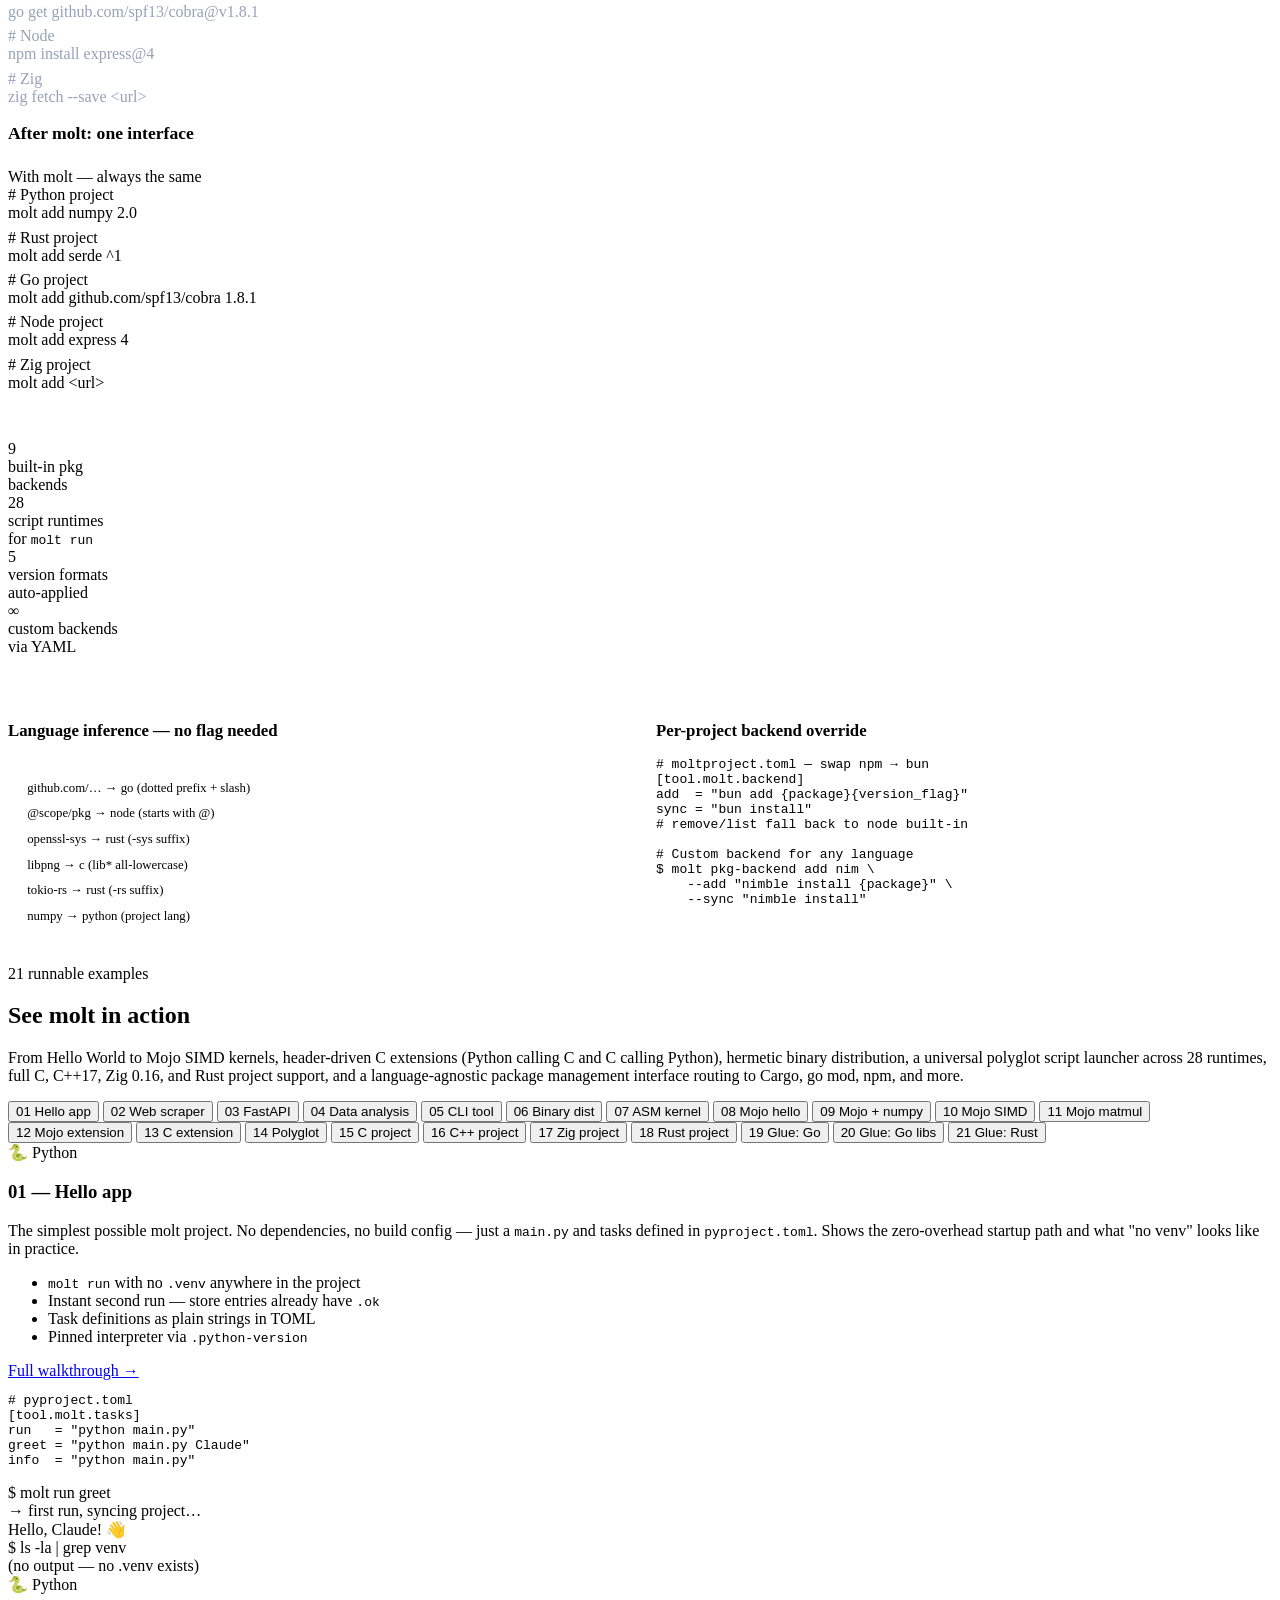
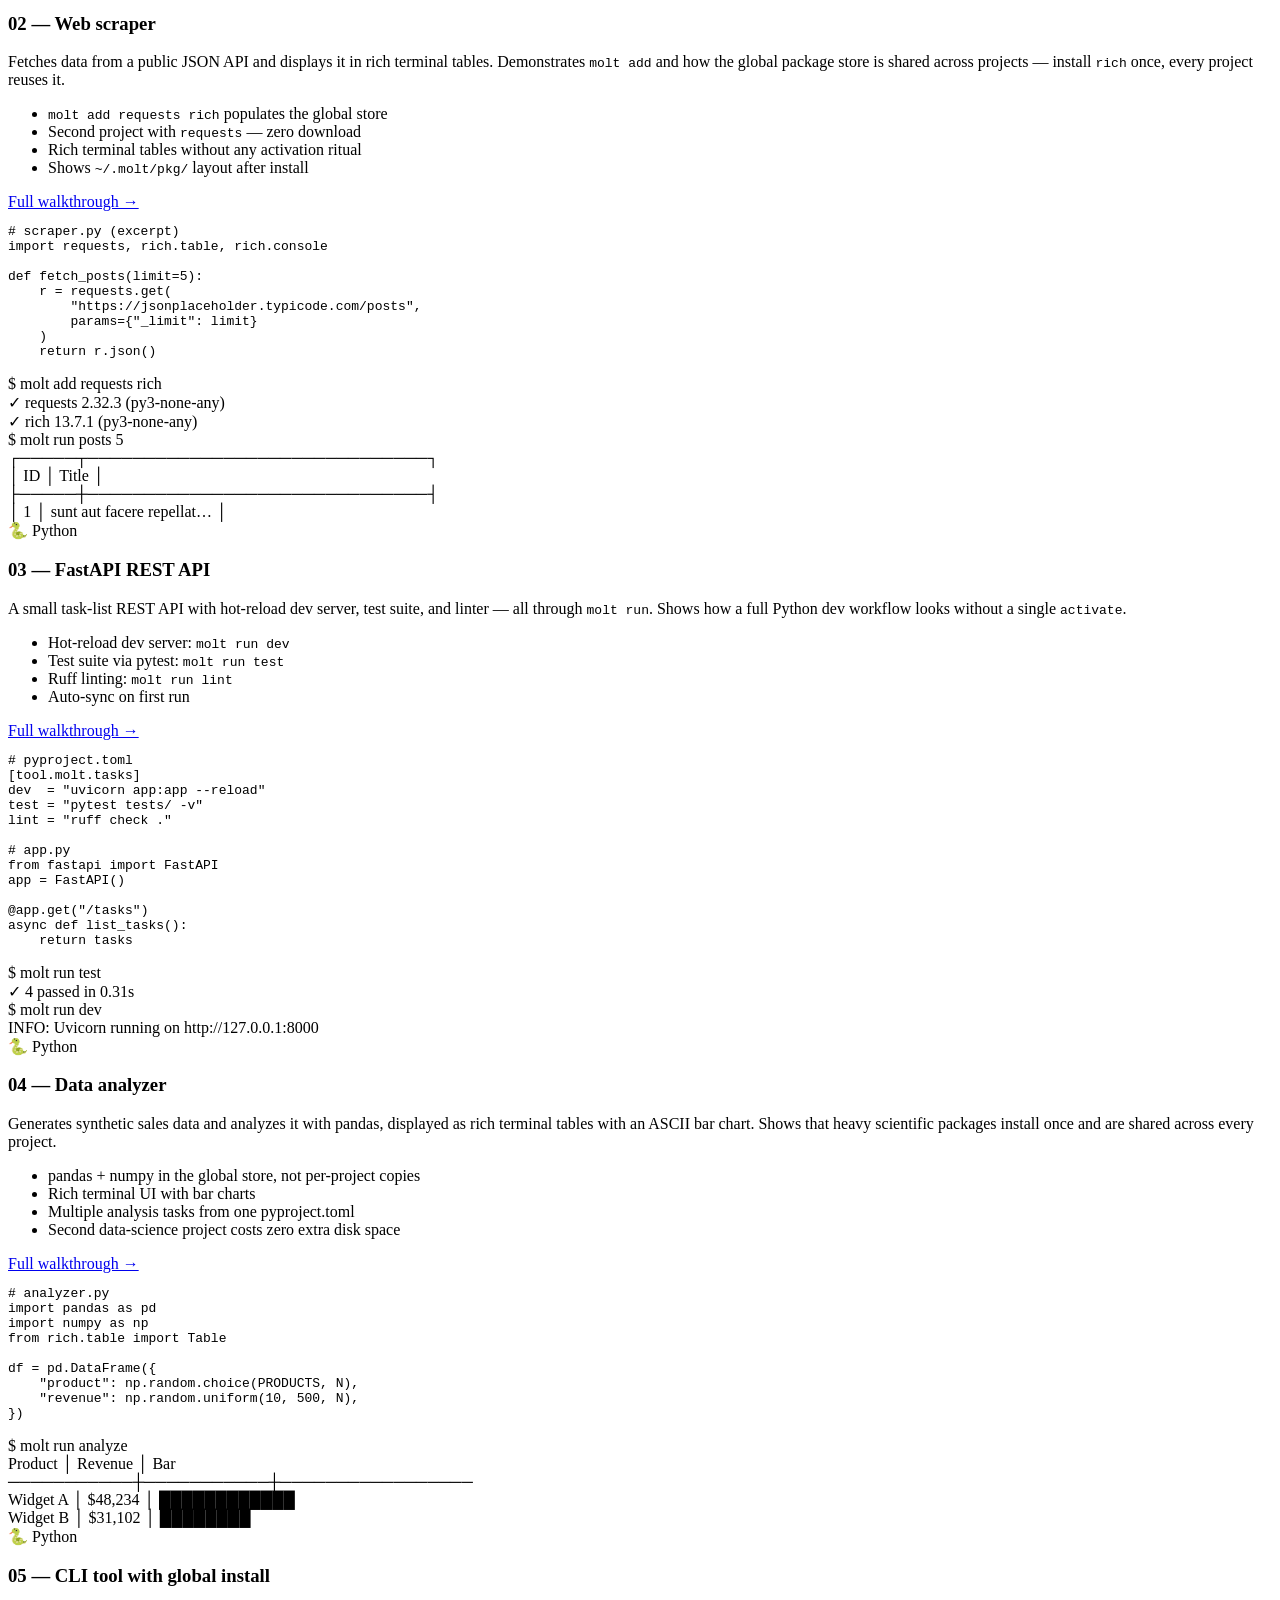
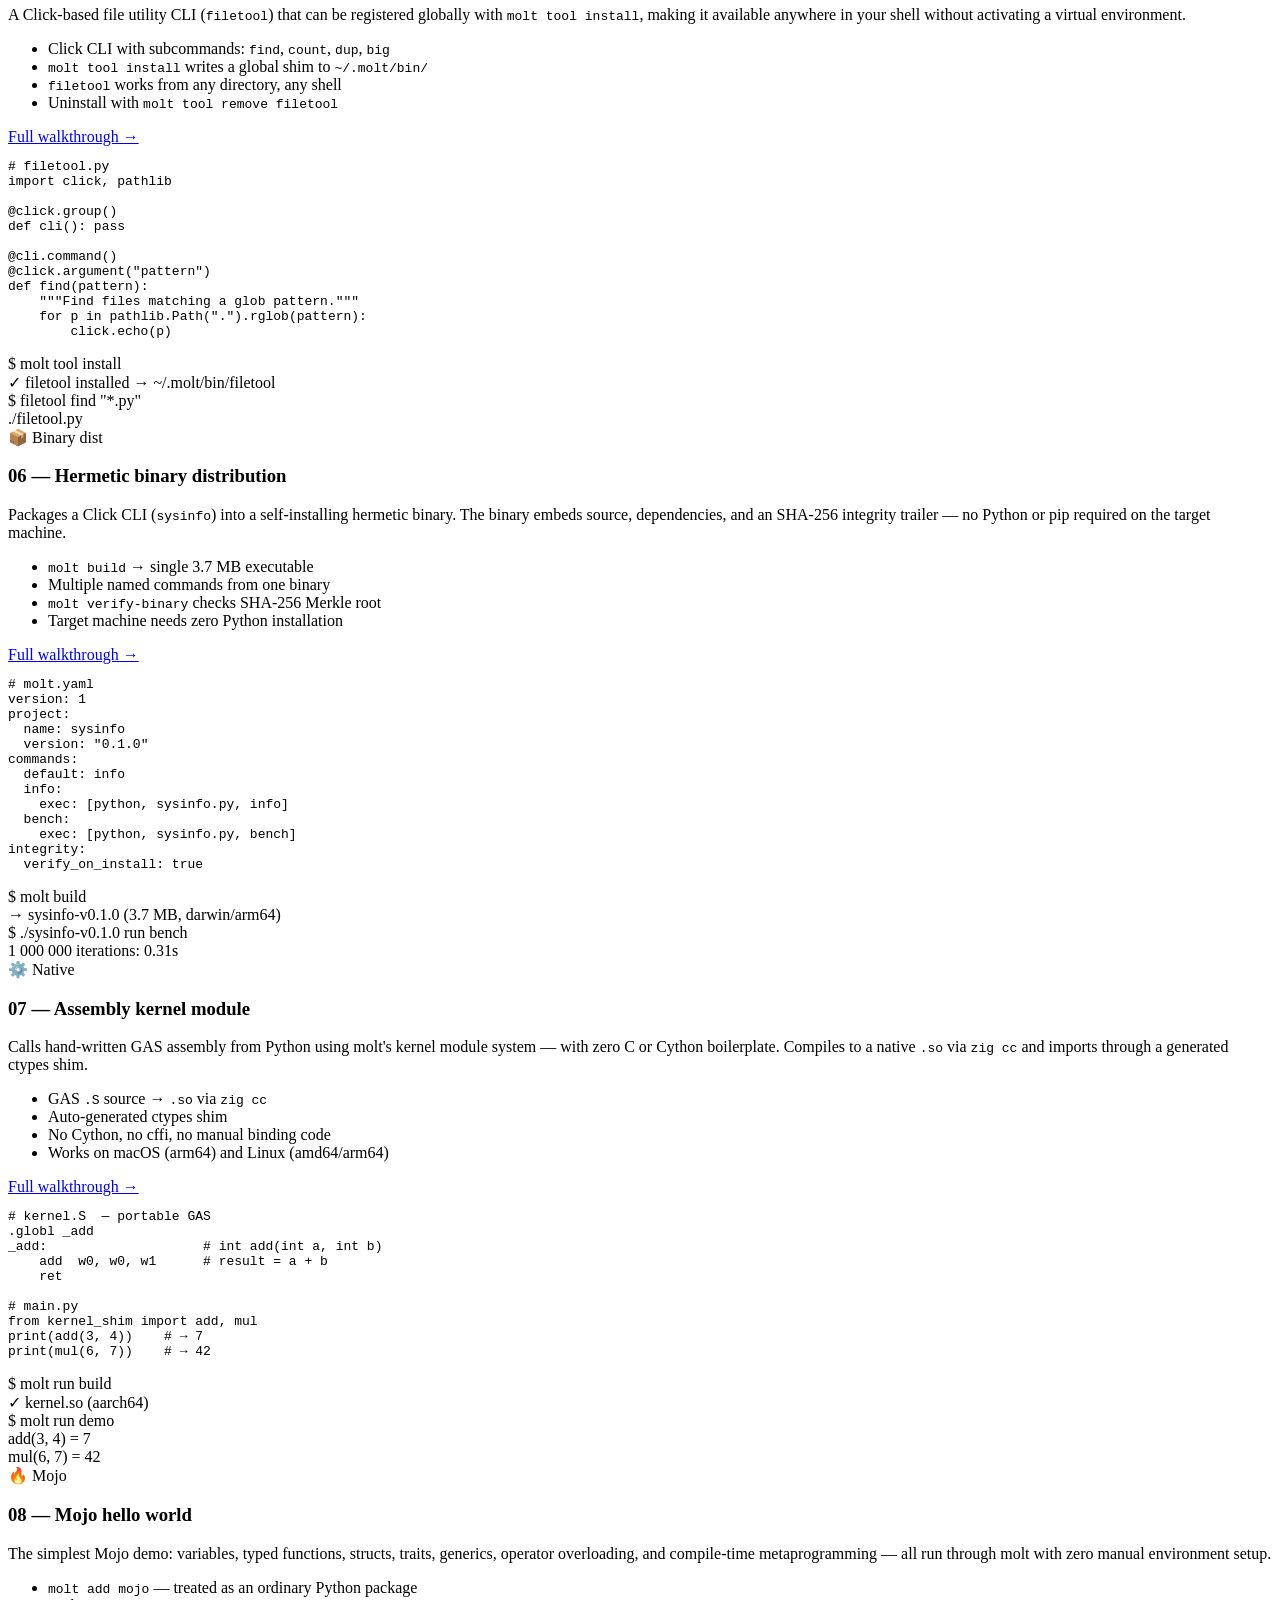
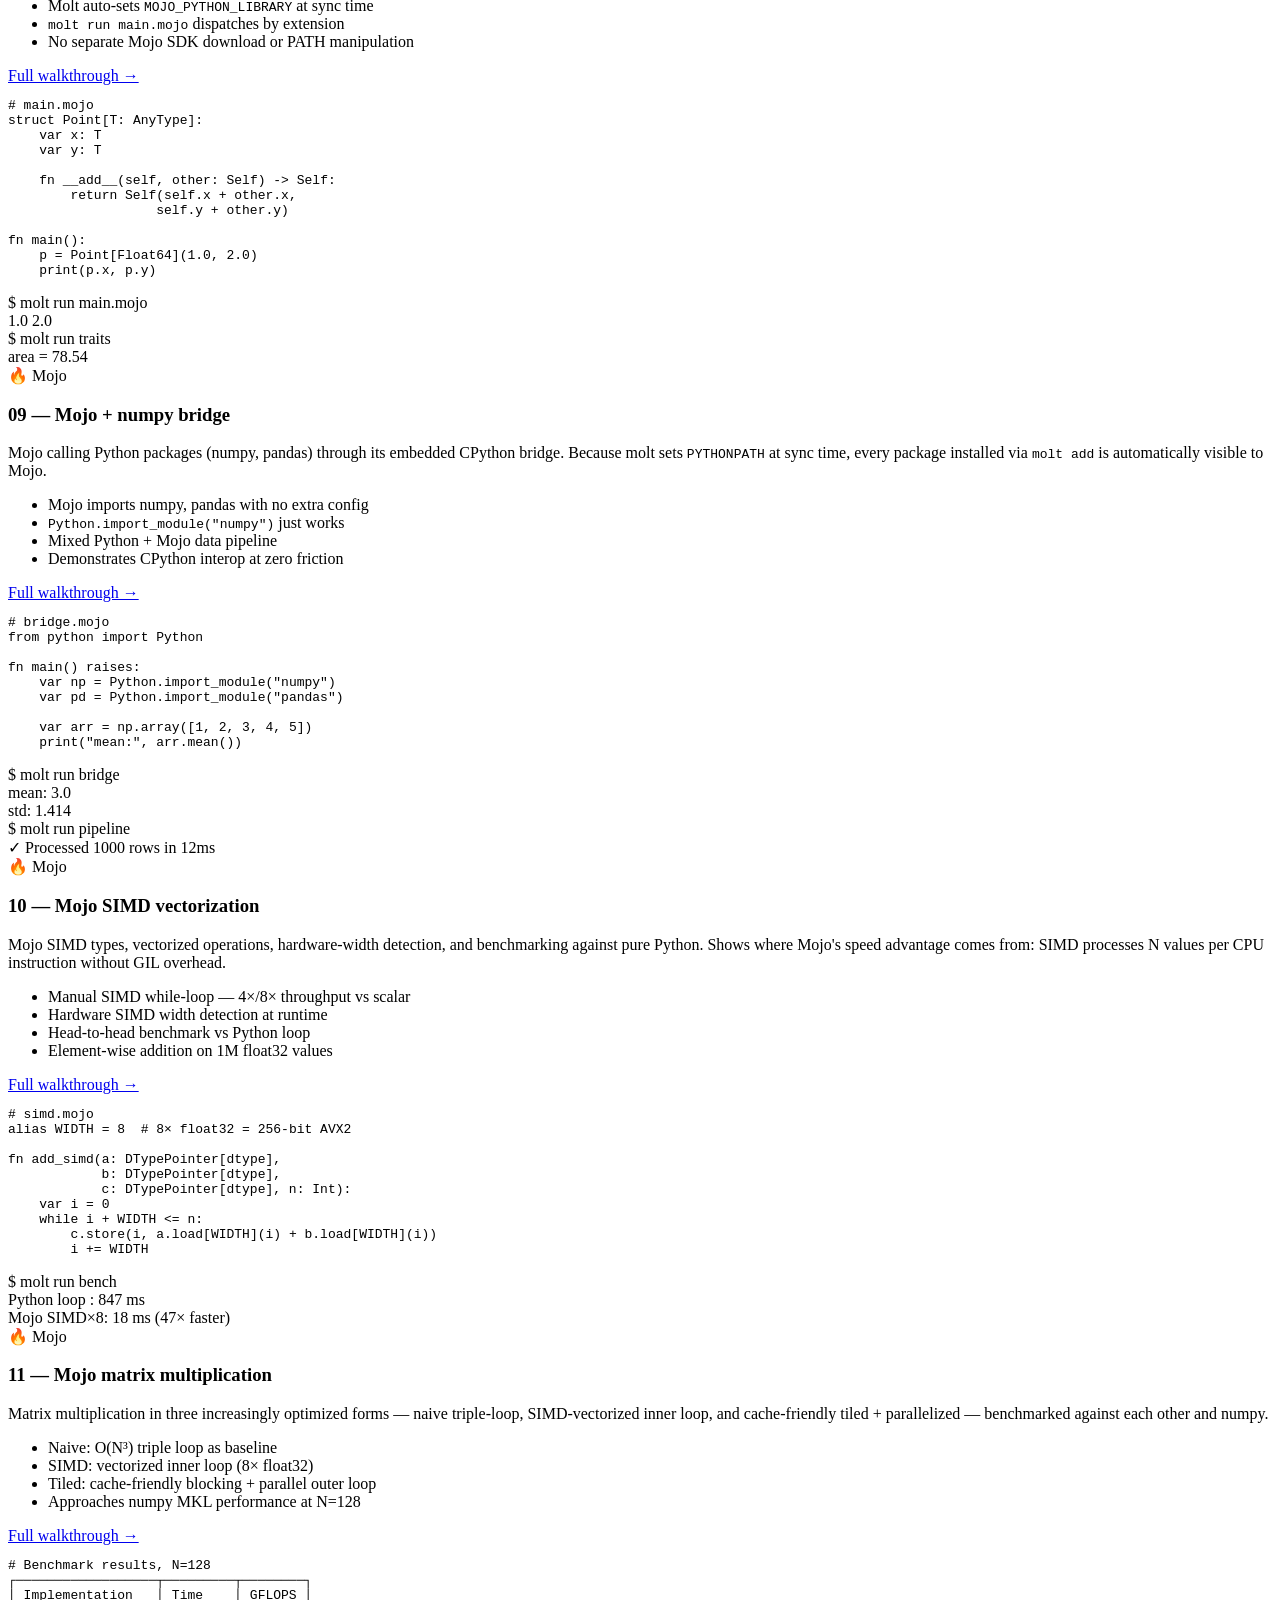
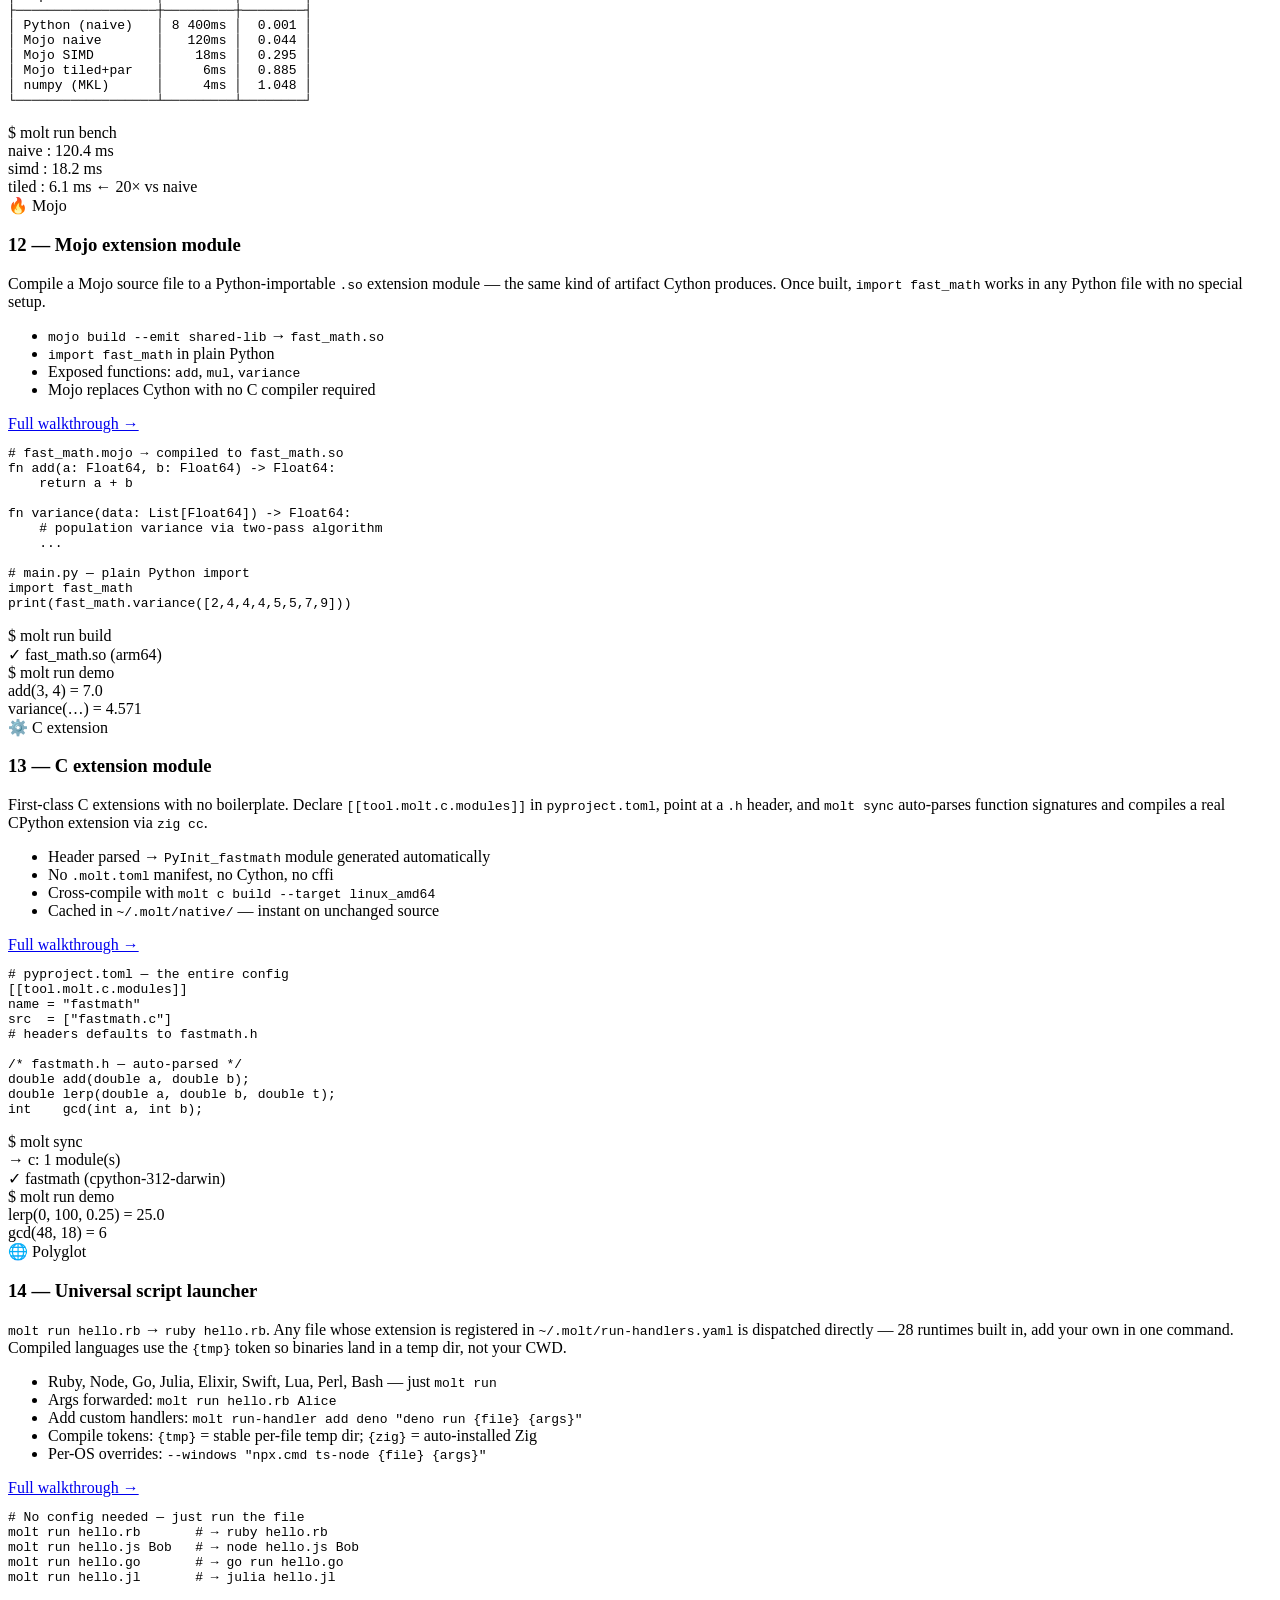
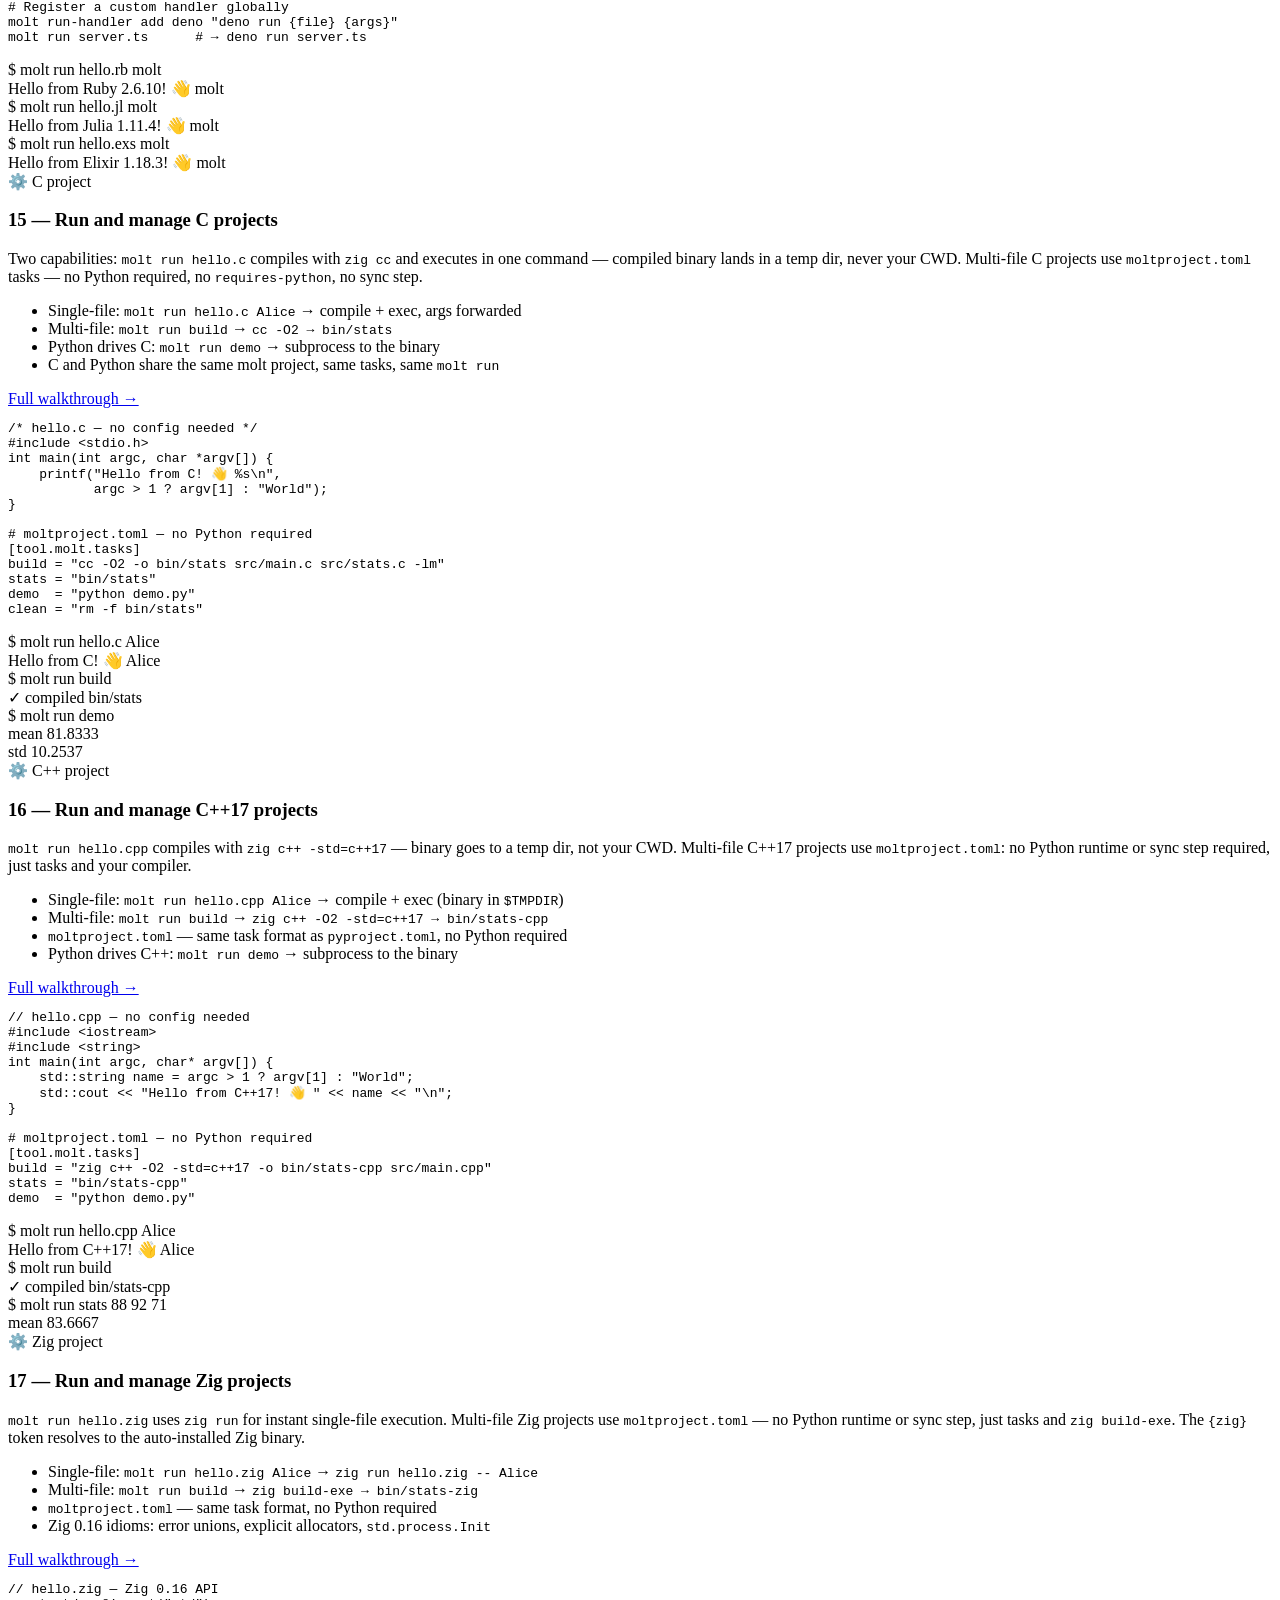
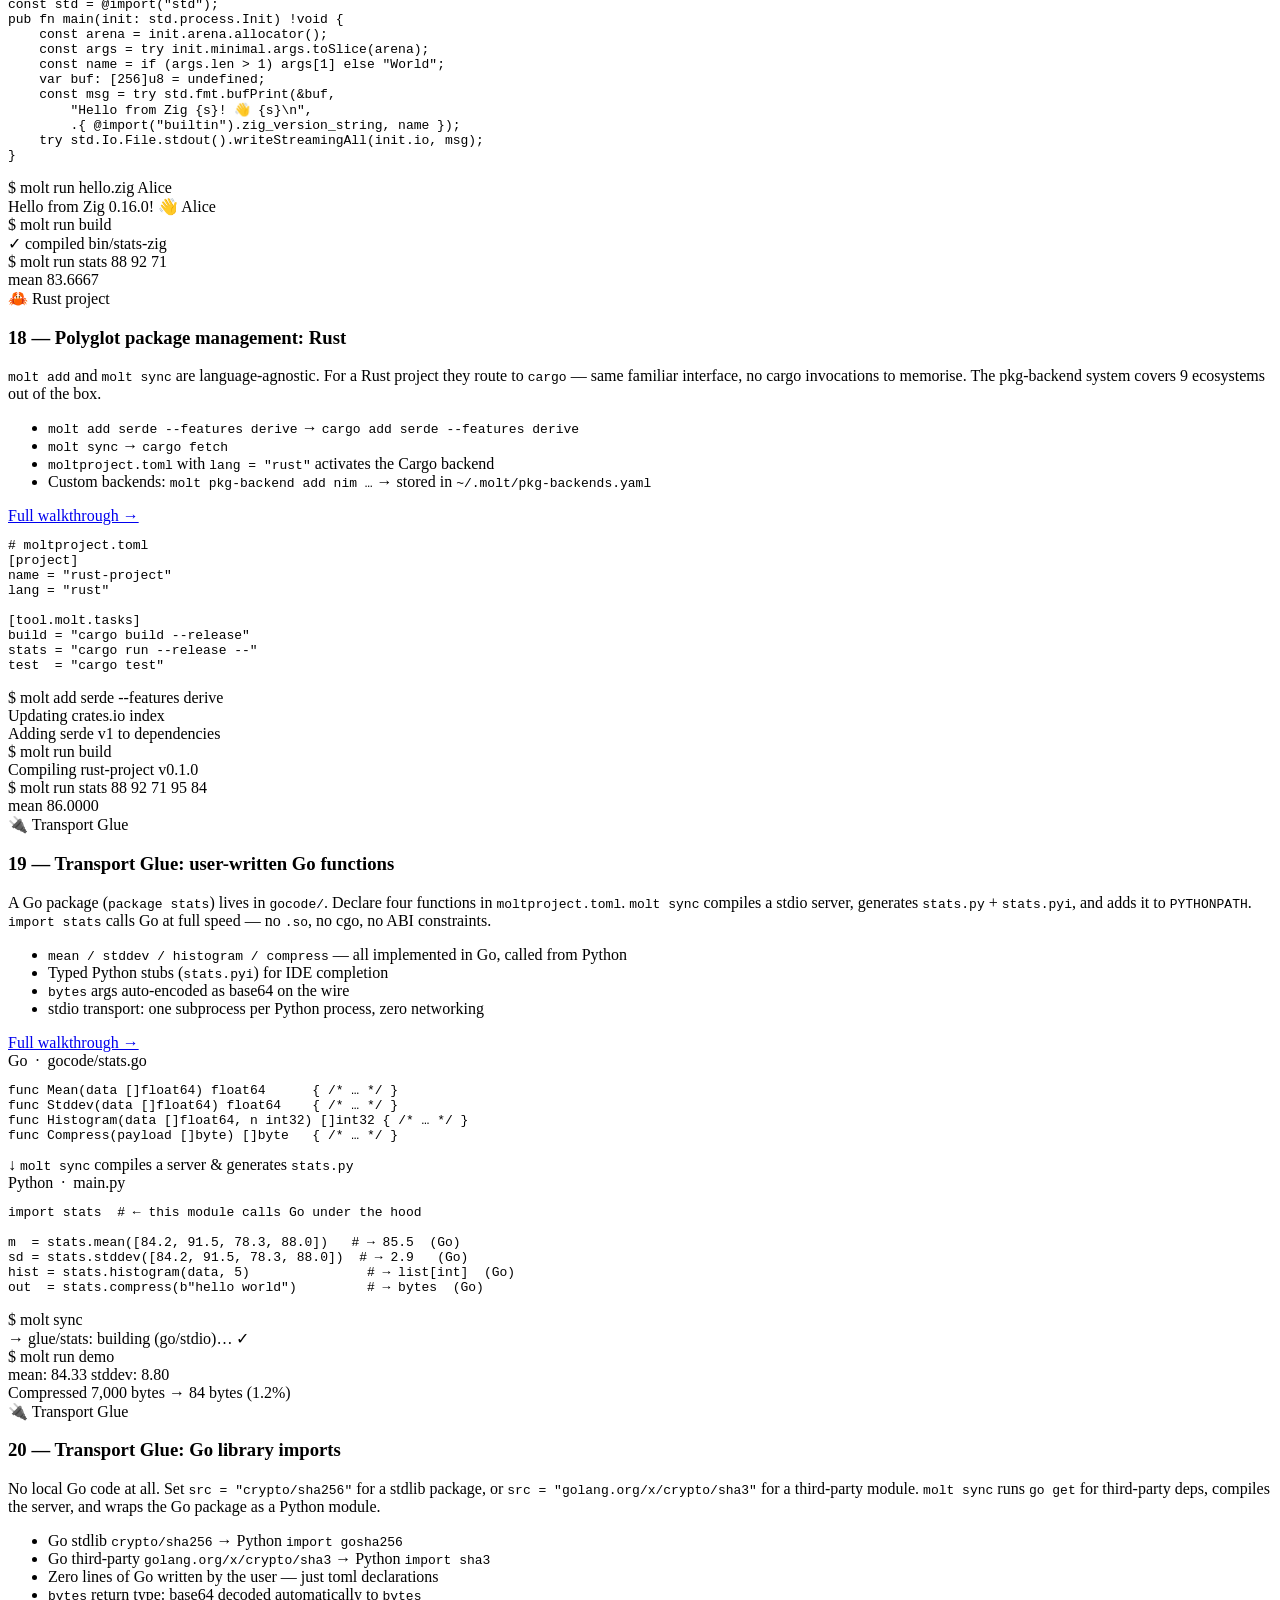
==== commit 2d0f3495: "site: highlight Python→Go/Rust import in glue demo panels Add language-split code blocks to demos 19" ====
--- a/site/index.html
+++ b/site/index.html
@@ -45,7 +45,7 @@
       <div class="hero-text">
         <div class="hero-eyebrow fade-up">
           <span class="dot"></span>
-          v0.1.0 — Public Beta
+          v0.2.0 — Transport Glue
         </div>
         <h1 class="hero-title fade-up delay-1">
           The <span class="hi">hermetic</span><br>Python toolchain.
@@ -1354,28 +1354,36 @@
           <a class="demo-link" href="demos/#d19">Full walkthrough →</a>
         </div>
         <div>
-          <pre><code><span class="cmt"># moltproject.toml</span>
-[[tool.molt.glue]]
-module = <span class="str">"stats"</span>
-lang   = <span class="str">"go"</span>
-src    = <span class="str">"./gocode"</span>
-
-  [[tool.molt.glue.fn]]
-  name    = <span class="str">"mean"</span>
-  args    = [{ name = <span class="str">"data"</span>, type = <span class="str">"[]f64"</span> }]
-  returns = <span class="str">"f64"</span></code></pre>
+          <div class="glue-split">
+            <div class="glue-block">
+              <div class="glue-lang-bar go"><span class="glue-dot"></span> Go &nbsp;·&nbsp; gocode/stats.go</div>
+              <pre><code><span class="kw">func</span> <span class="fn">Mean</span>(data []<span class="kw">float64</span>) <span class="kw">float64</span>      { <span class="cmt">/* … */</span> }
+<span class="kw">func</span> <span class="fn">Stddev</span>(data []<span class="kw">float64</span>) <span class="kw">float64</span>    { <span class="cmt">/* … */</span> }
+<span class="kw">func</span> <span class="fn">Histogram</span>(data []<span class="kw">float64</span>, n <span class="kw">int32</span>) []<span class="kw">int32</span> { <span class="cmt">/* … */</span> }
+<span class="kw">func</span> <span class="fn">Compress</span>(payload []<span class="kw">byte</span>) []<span class="kw">byte</span>   { <span class="cmt">/* … */</span> }</code></pre>
+            </div>
+            <div class="glue-arrow-row"><span class="glue-arrow-icon">↓</span> <code>molt sync</code> compiles a server &amp; generates <code>stats.py</code></div>
+            <div class="glue-block">
+              <div class="glue-lang-bar py"><span class="glue-dot"></span> Python &nbsp;·&nbsp; main.py</div>
+              <pre><code><span class="kw">import</span> <span class="glue-hi">stats</span>  <span class="cmt"># ← this module calls Go under the hood</span>
+
+m  = stats.<span class="fn">mean</span>([<span class="num">84.2</span>, <span class="num">91.5</span>, <span class="num">78.3</span>, <span class="num">88.0</span>])   <span class="cmt"># → 85.5  (Go)</span>
+sd = stats.<span class="fn">stddev</span>([<span class="num">84.2</span>, <span class="num">91.5</span>, <span class="num">78.3</span>, <span class="num">88.0</span>])  <span class="cmt"># → 2.9   (Go)</span>
+hist = stats.<span class="fn">histogram</span>(data, <span class="num">5</span>)               <span class="cmt"># → list[int]  (Go)</span>
+out  = stats.<span class="fn">compress</span>(b<span class="str">"hello world"</span>)         <span class="cmt"># → bytes  (Go)</span></code></pre>
+            </div>
+          </div>
           <div class="terminal" style="margin-top:1rem;">
             <div class="term-bar">
               <span class="term-dot d1"></span><span class="term-dot d2"></span><span class="term-dot d3"></span>
             </div>
             <div class="term-body">
               <div class="term-line"><span class="term-prompt">$</span><span class="term-cmd"> molt sync</span></div>
-              <div class="term-line"><span class="term-success"> → glue/stats: building (go/stdio)…</span></div>
-              <div class="term-line"><span class="term-success"> ✓ glue/stats built</span></div>
+              <div class="term-line"><span class="term-success"> → glue/stats: building (go/stdio)…  ✓</span></div>
               <div class="term-blank"></div>
               <div class="term-line"><span class="term-prompt">$</span><span class="term-cmd"> molt run demo</span></div>
-              <div class="term-line"><span class="term-out"> mean:   84.33  stddev: 8.80</span></div>
-              <div class="term-line"><span class="term-out"> Compressed 7,000 bytes → 84 bytes</span></div>
+              <div class="term-line"><span class="term-out"> mean: 84.33  stddev: 8.80</span></div>
+              <div class="term-line"><span class="term-out"> Compressed 7,000 bytes → 84 bytes (1.2%)</span></div>
             </div>
           </div>
         </div>
@@ -1396,25 +1404,36 @@
           <a class="demo-link" href="demos/#d20">Full walkthrough →</a>
         </div>
         <div>
-          <pre><code><span class="cmt"># moltproject.toml</span>
-[[tool.molt.glue]]
-module = <span class="str">"sha3"</span>
-lang   = <span class="str">"go"</span>
-src    = <span class="str">"golang.org/x/crypto/sha3"</span>
-
-  [[tool.molt.glue.fn]]
-  name    = <span class="str">"sum256"</span>
-  args    = [{ name = <span class="str">"data"</span>, type = <span class="str">"bytes"</span> }]
-  returns = <span class="str">"bytes"</span></code></pre>
+          <div class="glue-split">
+            <div class="glue-block">
+              <div class="glue-lang-bar go"><span class="glue-dot"></span> Go &nbsp;·&nbsp; no local code — just declare the import path</div>
+              <pre><code><span class="cmt"># moltproject.toml — zero lines of Go written by user</span>
+src = <span class="str">"crypto/sha256"</span>           <span class="cmt"># Go stdlib package</span>
+src = <span class="str">"golang.org/x/crypto/sha3"</span>  <span class="cmt"># third-party module</span>
+<span class="cmt"># molt sync runs `go get` and compiles the server automatically</span></code></pre>
+            </div>
+            <div class="glue-arrow-row"><span class="glue-arrow-icon">↓</span> <code>molt sync</code> generates <code>gosha256.py</code> and <code>sha3.py</code></div>
+            <div class="glue-block">
+              <div class="glue-lang-bar py"><span class="glue-dot"></span> Python &nbsp;·&nbsp; main.py</div>
+              <pre><code><span class="kw">import</span> <span class="glue-hi">gosha256</span>  <span class="cmt"># ← wraps Go stdlib  crypto/sha256</span>
+<span class="kw">import</span> <span class="glue-hi">sha3</span>       <span class="cmt"># ← wraps Go module golang.org/x/crypto/sha3</span>
+
+data = b<span class="str">"Transport Glue demo"</span>
+
+digest_256  = gosha256.<span class="fn">sum256</span>(data)   <span class="cmt"># → bytes  (Go stdlib)</span>
+digest_sha3 = sha3.<span class="fn">sum256</span>(data)       <span class="cmt"># → bytes  (Go x/crypto)</span>
+digest_512  = sha3.<span class="fn">sum512</span>(data)       <span class="cmt"># → bytes  (Go x/crypto)</span></code></pre>
+            </div>
+          </div>
           <div class="terminal" style="margin-top:1rem;">
             <div class="term-bar">
               <span class="term-dot d1"></span><span class="term-dot d2"></span><span class="term-dot d3"></span>
             </div>
             <div class="term-body">
               <div class="term-line"><span class="term-prompt">$</span><span class="term-cmd"> molt run demo</span></div>
-              <div class="term-line"><span class="term-out"> SHA-256 (Go stdlib):  42a53681…</span></div>
-              <div class="term-line"><span class="term-out"> SHA3-256 (x/crypto):  7398bb66…</span></div>
-              <div class="term-line"><span class="term-success"> ✓ Both Go packages called from Python</span></div>
+              <div class="term-line"><span class="term-out"> SHA-256  (Go stdlib):  42a53681d823e1ef…</span></div>
+              <div class="term-line"><span class="term-out"> SHA3-256 (x/crypto):  7398bb669bc2f172…</span></div>
+              <div class="term-line"><span class="term-success"> ✓ Both Go packages called from Python with zero local Go code</span></div>
             </div>
           </div>
         </div>
@@ -1435,21 +1454,40 @@
           <a class="demo-link" href="demos/#d21">Full walkthrough →</a>
         </div>
         <div>
-          <pre><code><span class="cmt"># moltproject.toml</span>
-[[tool.molt.glue]]
-module    = <span class="str">"compress"</span>
-lang      = <span class="str">"rust"</span>
-src       = <span class="str">"compress_glue.rs"</span>
-crates    = [<span class="str">"flate2 = '1.0'"</span>]
-transport = <span class="str">"unix_socket"</span></code></pre>
+          <div class="glue-split">
+            <div class="glue-block">
+              <div class="glue-lang-bar rust"><span class="glue-dot"></span> Rust &nbsp;·&nbsp; compress_glue.rs  <span style="font-weight:400;opacity:.7;">(~38 lines, uses flate2 crate)</span></div>
+              <pre><code><span class="kw">pub fn</span> <span class="fn">deflate</span>(data: <span class="cls">Vec</span>&lt;<span class="kw">u8</span>&gt;) -&gt; <span class="cls">Vec</span>&lt;<span class="kw">u8</span>&gt; {
+    <span class="kw">let mut</span> enc = <span class="cls">ZlibEncoder</span>::<span class="fn">new</span>(<span class="cls">Vec</span>::<span class="fn">new</span>(), <span class="cls">Compression</span>::default());
+    enc.<span class="fn">write_all</span>(&amp;data).<span class="fn">ok</span>(); enc.<span class="fn">finish</span>().<span class="fn">unwrap_or_default</span>()
+}
+<span class="kw">pub fn</span> <span class="fn">inflate</span>(data: <span class="cls">Vec</span>&lt;<span class="kw">u8</span>&gt;) -&gt; <span class="cls">Vec</span>&lt;<span class="kw">u8</span>&gt; { <span class="cmt">/* zlib decode */</span> }
+<span class="kw">pub fn</span> <span class="fn">ratio</span>(data: <span class="cls">Vec</span>&lt;<span class="kw">u8</span>&gt;) -&gt; <span class="kw">f64</span>       { <span class="cmt">/* compressed / original */</span> }</code></pre>
+            </div>
+            <div class="glue-arrow-row"><span class="glue-arrow-icon">↓</span> <code>molt sync</code> runs <code>cargo build</code> &amp; generates <code>compress.py</code></div>
+            <div class="glue-block">
+              <div class="glue-lang-bar py"><span class="glue-dot"></span> Python &nbsp;·&nbsp; main.py</div>
+              <pre><code><span class="kw">import</span> <span class="glue-hi">compress</span>  <span class="cmt"># ← this module calls Rust (flate2) under the hood</span>
+<span class="kw">import</span> threading
+
+data = b<span class="str">"x"</span> * <span class="num">14_500</span>
+out  = compress.<span class="fn">deflate</span>(data)         <span class="cmt"># → 90 bytes  (Rust)</span>
+back = compress.<span class="fn">inflate</span>(out)          <span class="cmt"># → original  (Rust)</span>
+r    = compress.<span class="fn">ratio</span>(data)           <span class="cmt"># → 0.006     (Rust)</span>
+
+<span class="cmt"># 10 threads share one unix_socket Rust daemon concurrently</span>
+threads = [threading.<span class="cls">Thread</span>(target=compress.<span class="fn">deflate</span>, args=(data,))
+           <span class="kw">for</span> _ <span class="kw">in</span> <span class="fn">range</span>(<span class="num">10</span>)]</code></pre>
+            </div>
+          </div>
           <div class="terminal" style="margin-top:1rem;">
             <div class="term-bar">
               <span class="term-dot d1"></span><span class="term-dot d2"></span><span class="term-dot d3"></span>
             </div>
             <div class="term-body">
               <div class="term-line"><span class="term-prompt">$</span><span class="term-cmd"> molt run demo</span></div>
-              <div class="term-line"><span class="term-out"> Original: 14,500 bytes</span></div>
-              <div class="term-line"><span class="term-out"> Compressed: 90 bytes (0.6%)</span></div>
+              <div class="term-line"><span class="term-out"> Original: 14,500 bytes  →  Compressed: 90 bytes (0.6%)</span></div>
+              <div class="term-line"><span class="term-out"> ✓ Round-trip check passed</span></div>
               <div class="term-line"><span class="term-success"> ✓ 10 threads completed in 2.8 ms</span></div>
             </div>
           </div>
--- a/site/assets/style.css
+++ b/site/assets/style.css
@@ -320,6 +320,67 @@
 .cls { color: #e5c07b; }
 .punc{ color: var(--muted); }
 
+/* ── Glue language-split code display ────────────────────────────────────── */
+/* Shows Go/Rust source on top, Python caller below, with language badges     */
+.glue-split {
+  display: flex;
+  flex-direction: column;
+  gap: 0;
+  border-radius: var(--radius);
+  overflow: hidden;
+  border: 1px solid var(--border);
+  font-size: .82rem;
+}
+.glue-block {
+  position: relative;
+}
+.glue-block pre {
+  margin: 0;
+  border-radius: 0;
+  border: none;
+  border-top: 1px solid var(--border);
+  padding: .9rem 1rem;
+  background: var(--code-bg);
+  font-size: .78rem;
+  line-height: 1.55;
+}
+.glue-block:first-child pre { border-top: none; }
+.glue-lang-bar {
+  display: flex;
+  align-items: center;
+  gap: .5rem;
+  padding: .35rem .75rem;
+  font-size: .72rem;
+  font-weight: 600;
+  letter-spacing: .05em;
+  text-transform: uppercase;
+  font-family: var(--font-mono);
+}
+.glue-lang-bar.go   { background: rgba(0,173,216,.12); color: #4fc3f7; border-bottom: 1px solid rgba(0,173,216,.2); }
+.glue-lang-bar.py   { background: rgba(52,211,153,.10); color: var(--green); border-bottom: 1px solid rgba(52,211,153,.2); }
+.glue-lang-bar.rust { background: rgba(251,146,60,.12); color: #fb923c; border-bottom: 1px solid rgba(251,146,60,.2); }
+.glue-lang-bar .glue-dot {
+  width: 7px; height: 7px; border-radius: 50%;
+  display: inline-block; flex-shrink: 0;
+}
+.glue-lang-bar.go   .glue-dot { background: #4fc3f7; }
+.glue-lang-bar.py   .glue-dot { background: var(--green); }
+.glue-lang-bar.rust .glue-dot { background: #fb923c; }
+.glue-arrow-row {
+  display: flex;
+  align-items: center;
+  gap: .6rem;
+  padding: .3rem .75rem;
+  background: var(--bg3);
+  color: var(--muted);
+  font-size: .72rem;
+  font-family: var(--font-mono);
+  border-top: 1px solid var(--border);
+  border-bottom: 1px solid var(--border);
+}
+.glue-arrow-row .glue-arrow-icon { font-size: .9rem; color: var(--accent); }
+.glue-hi { background: rgba(108,142,245,.13); border-radius: 3px; padding: 0 2px; }
+
 /* ── Demos ────────────────────────────────────────────────────────────────── */
 #demos { background: var(--bg2); }
 .demos-header { text-align: center; margin-bottom: 3.5rem; }
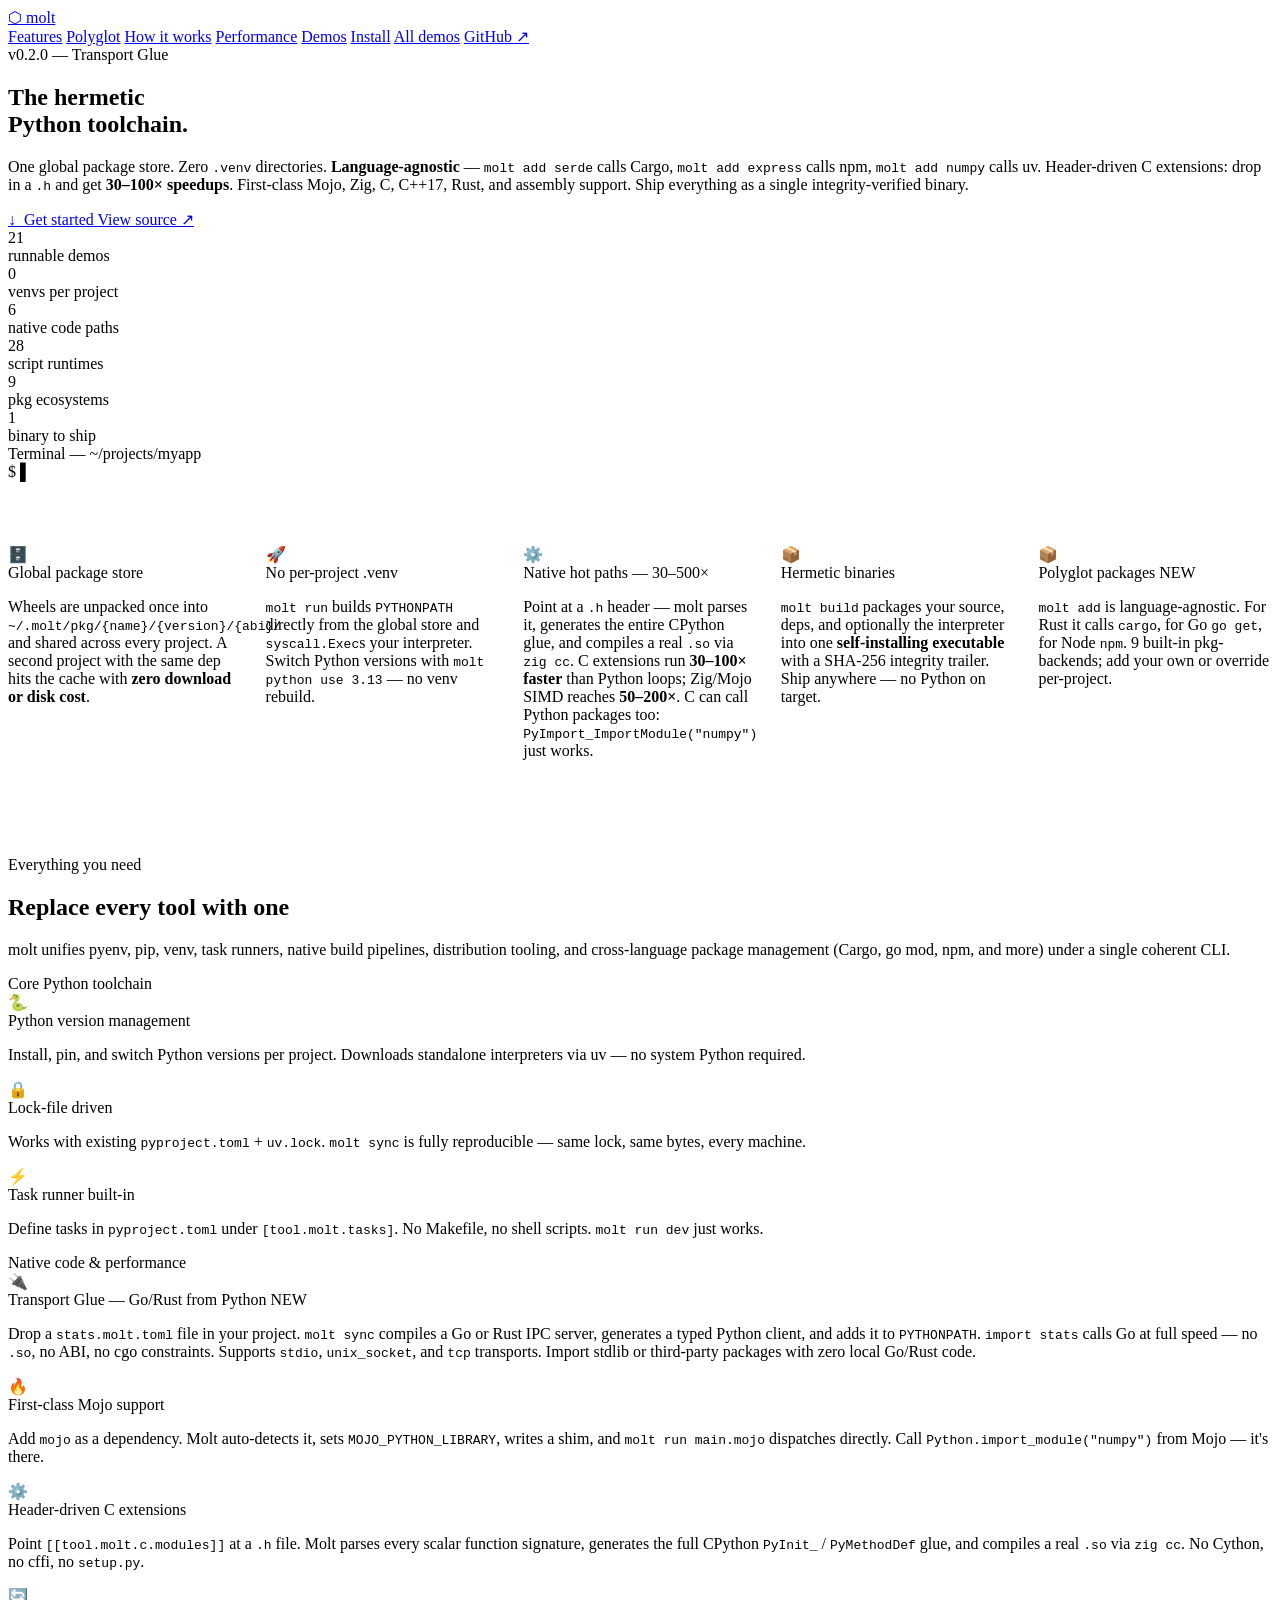
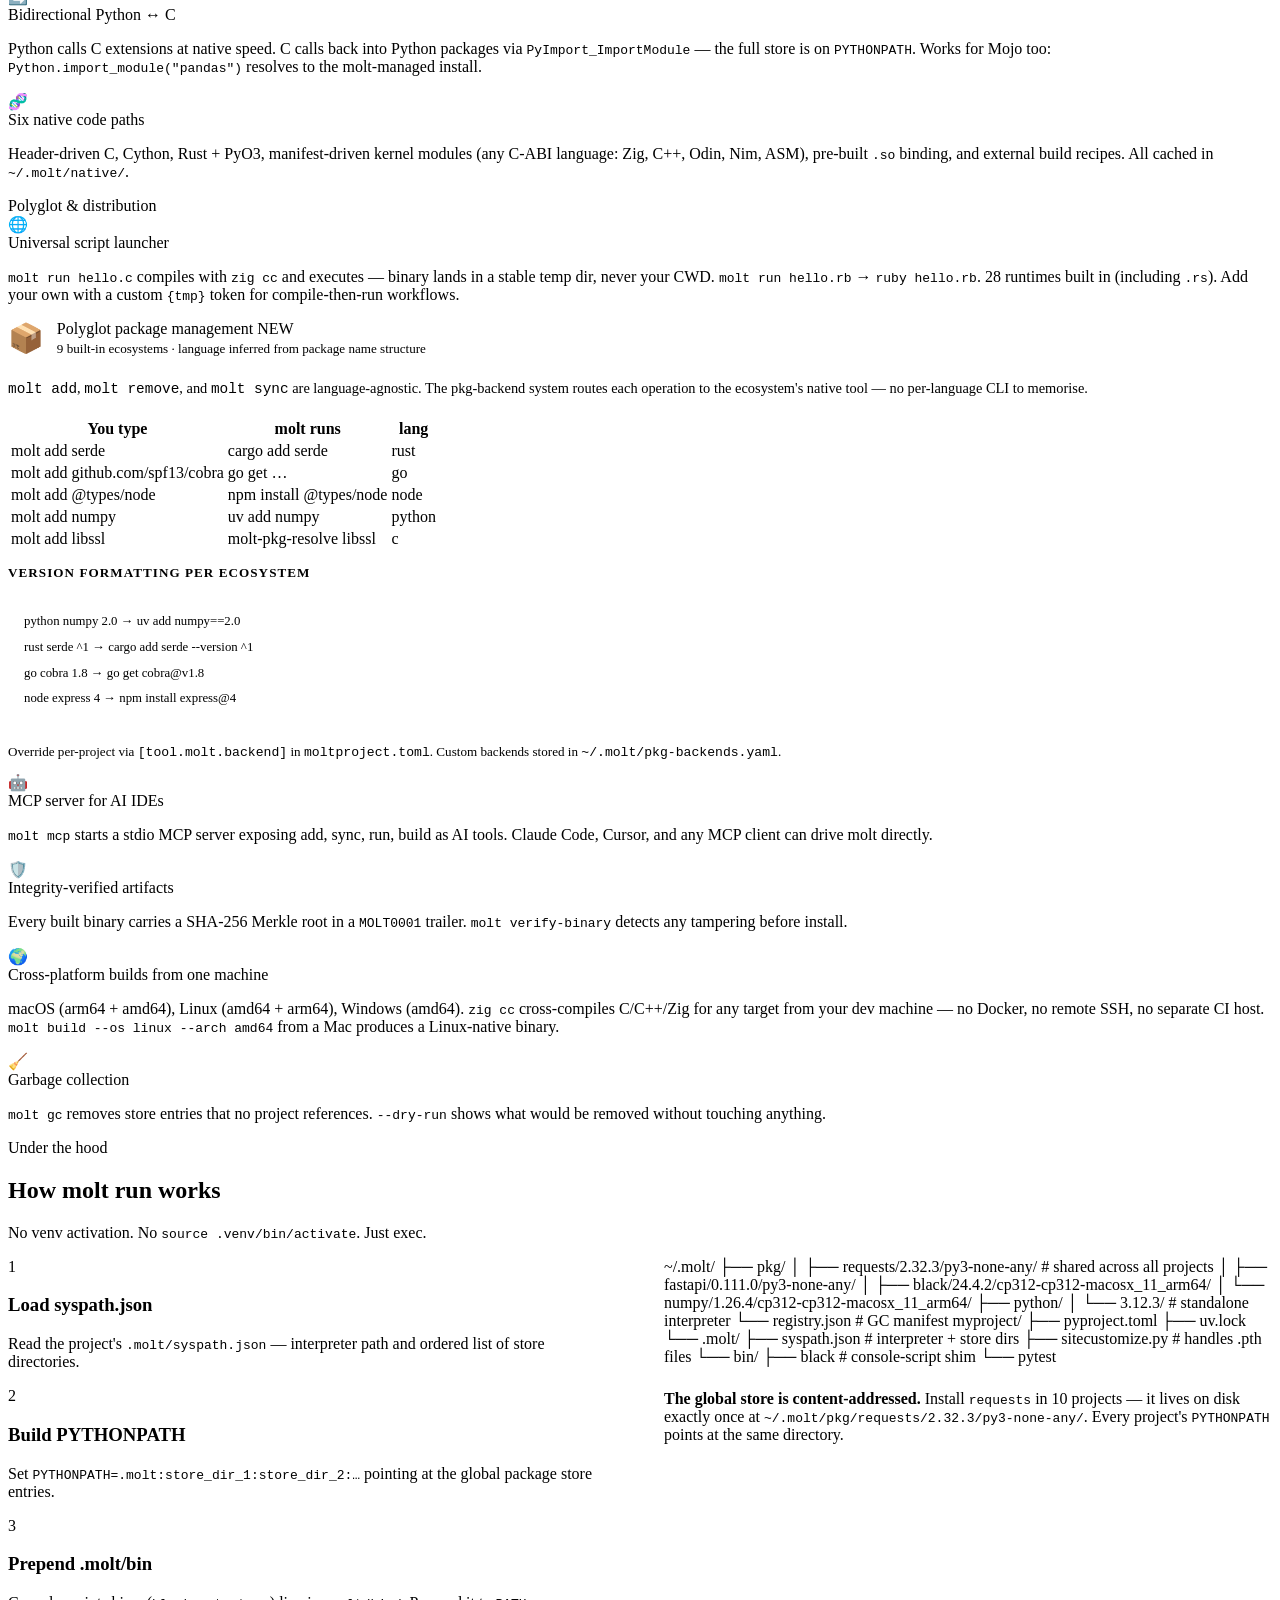
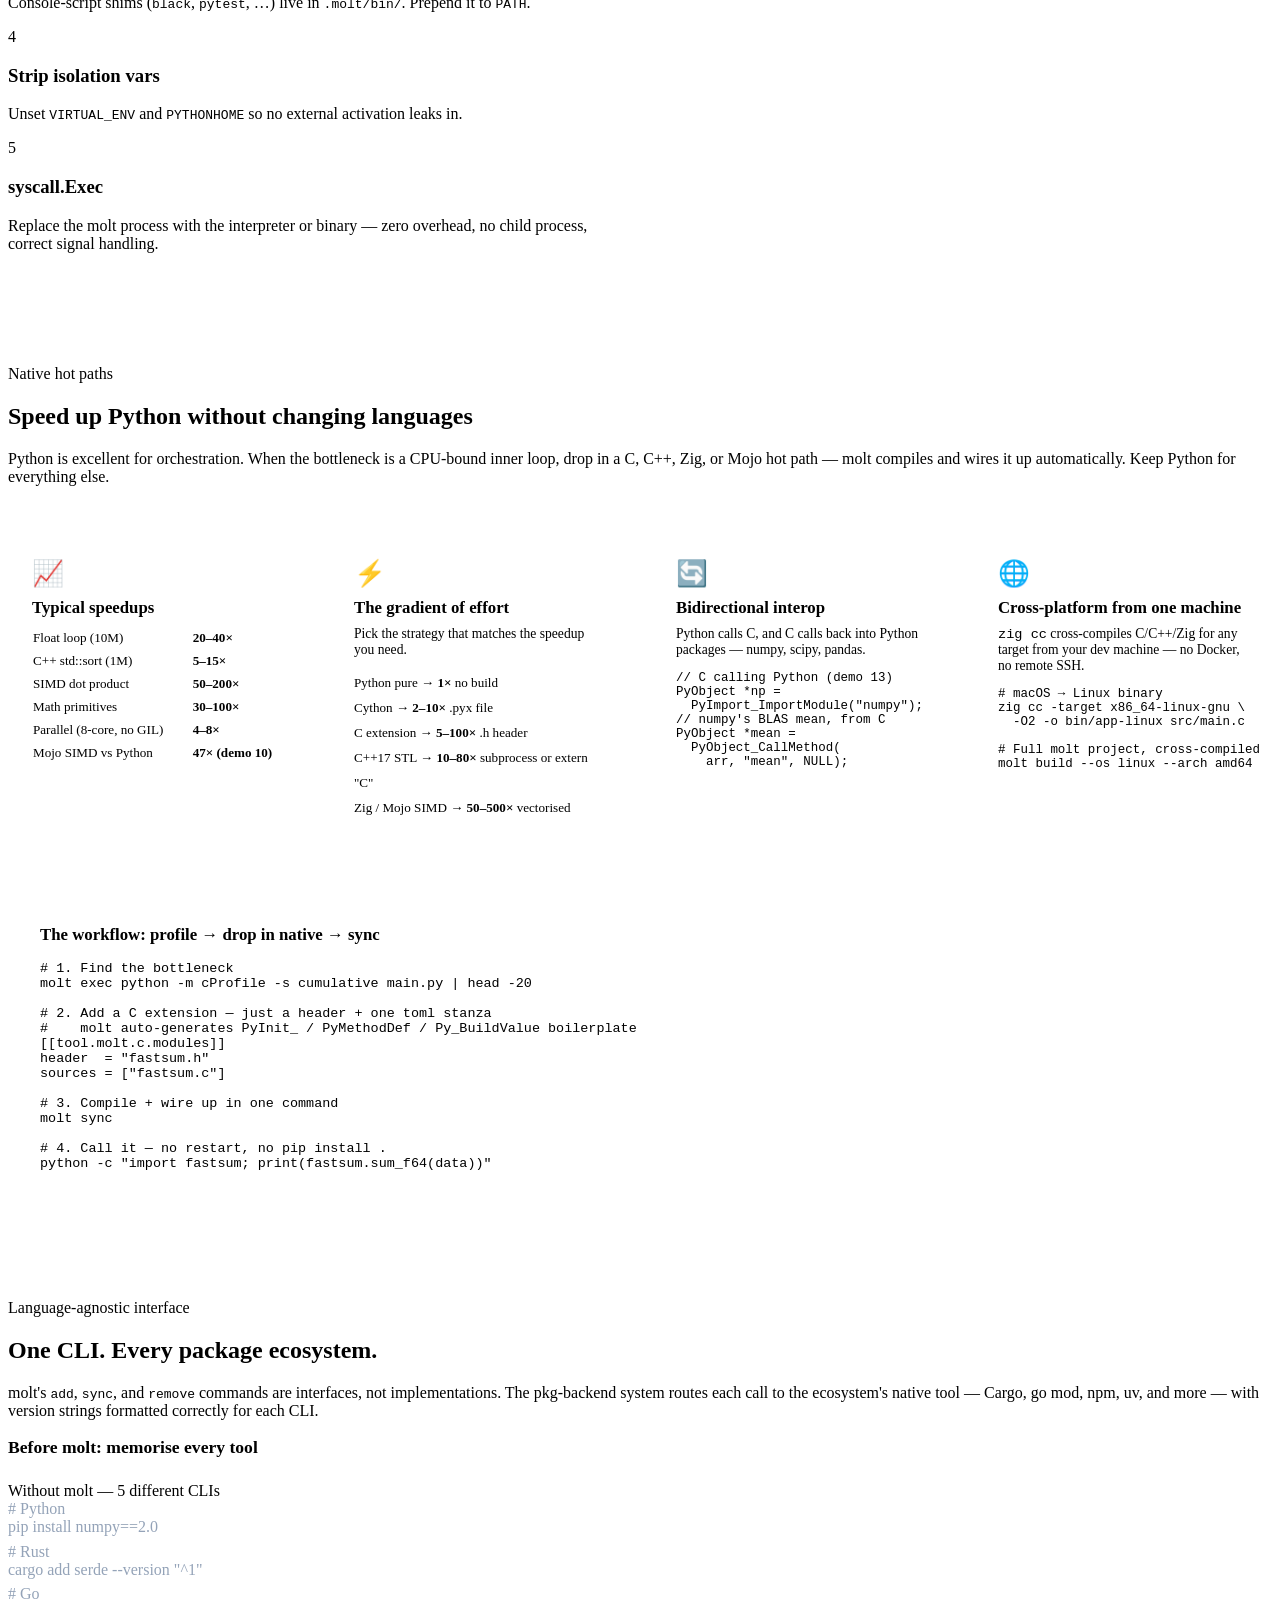
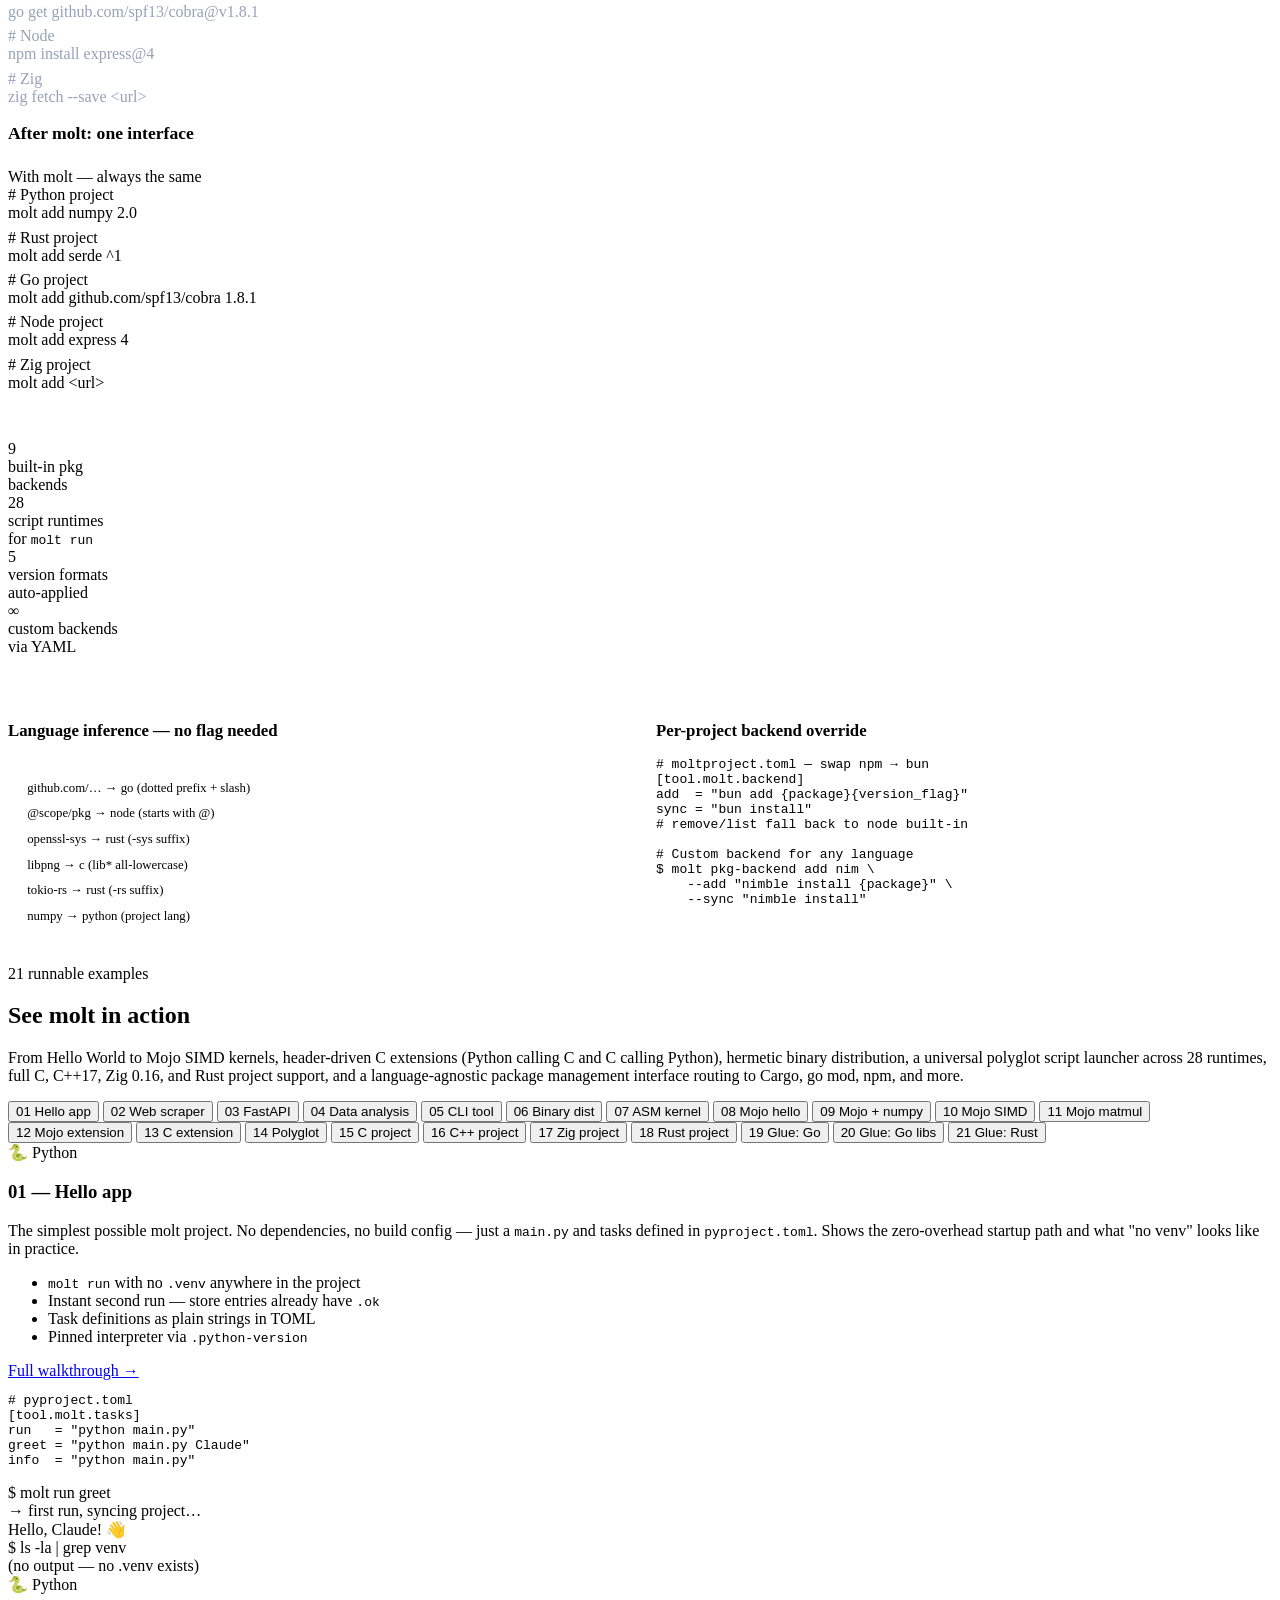
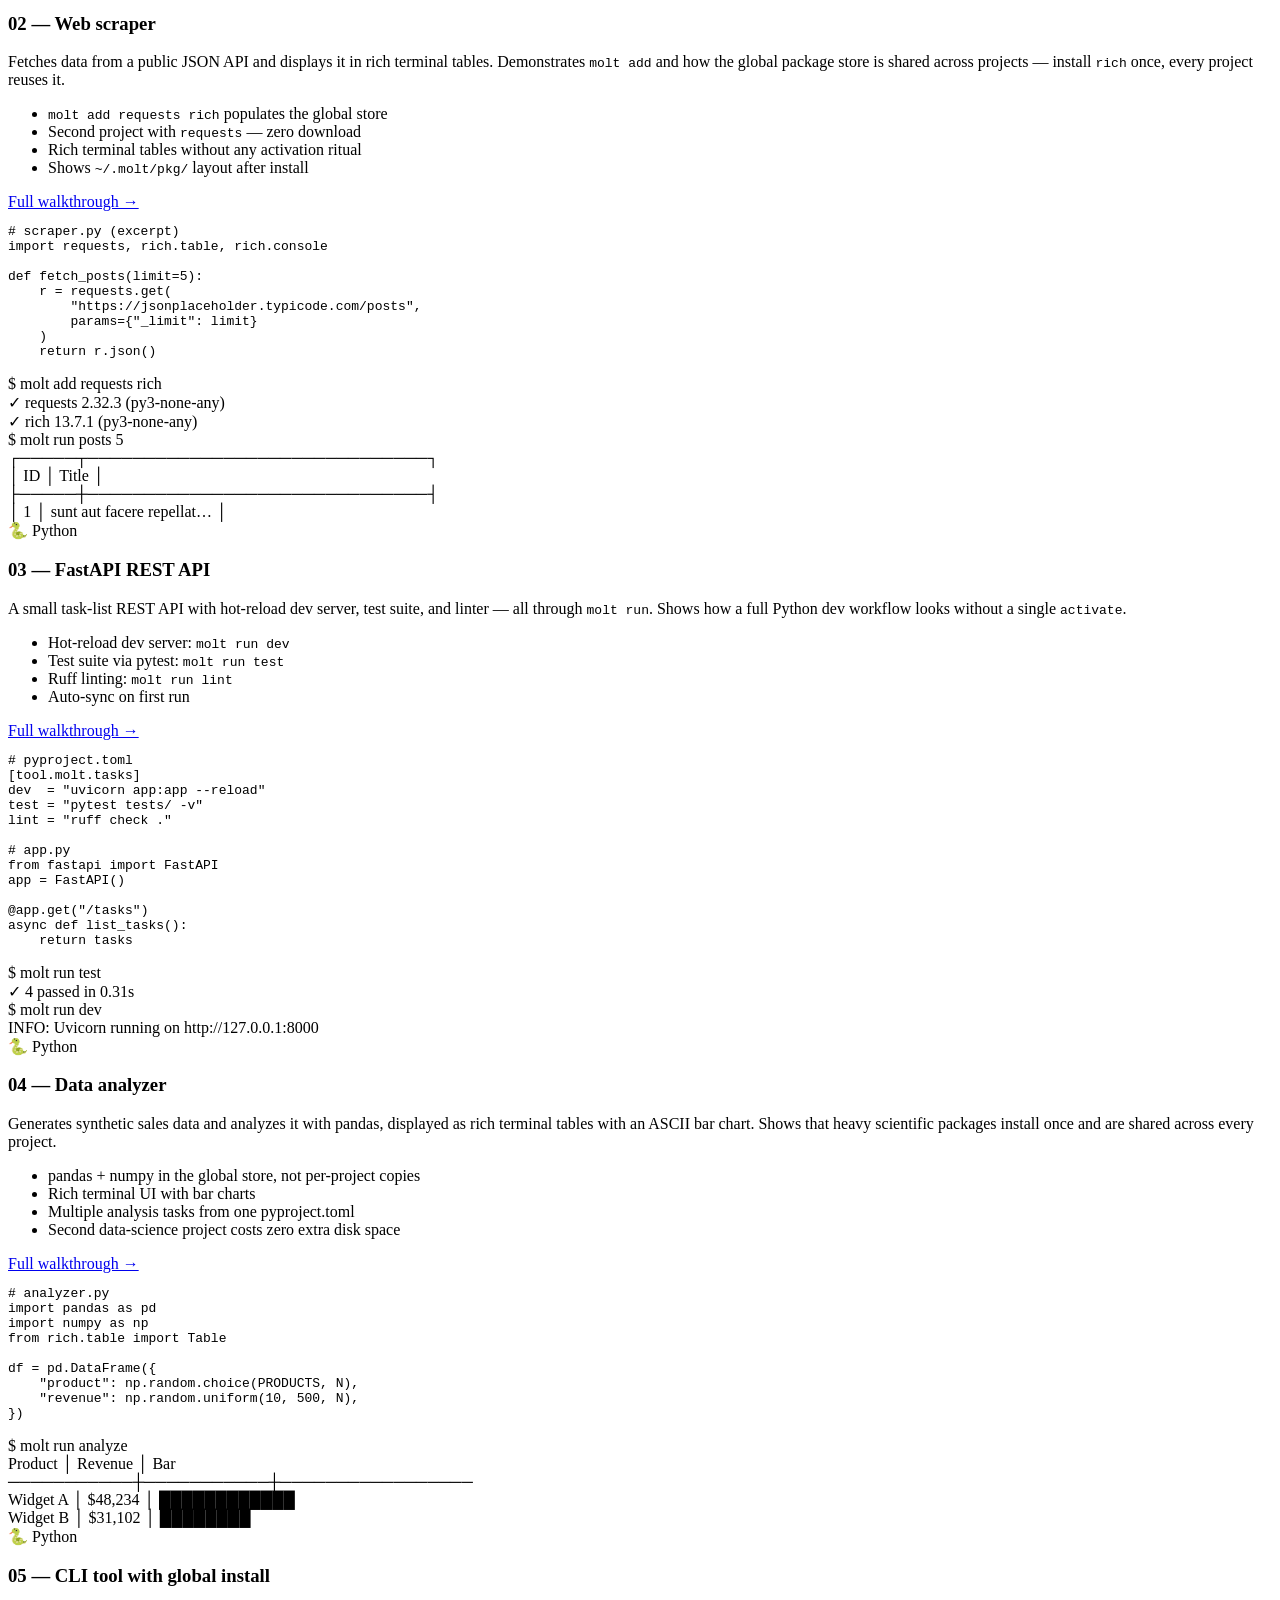
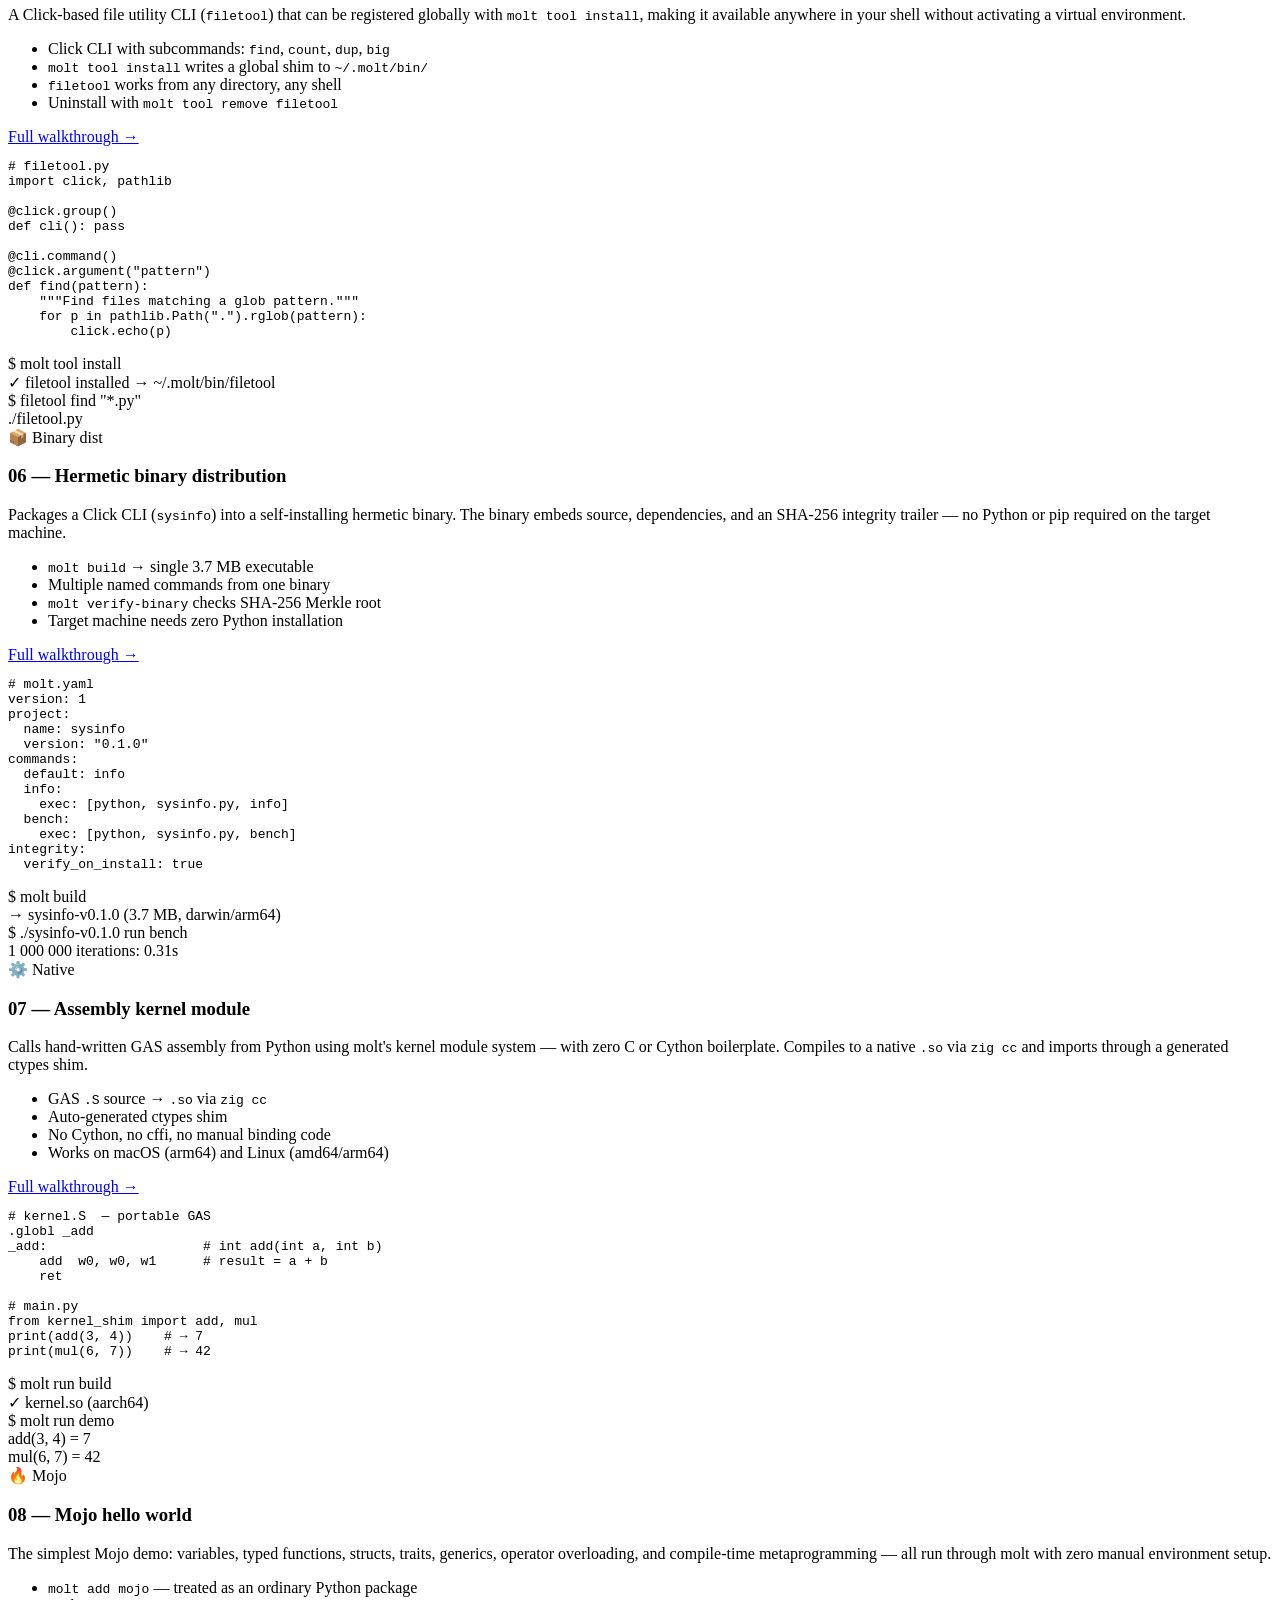
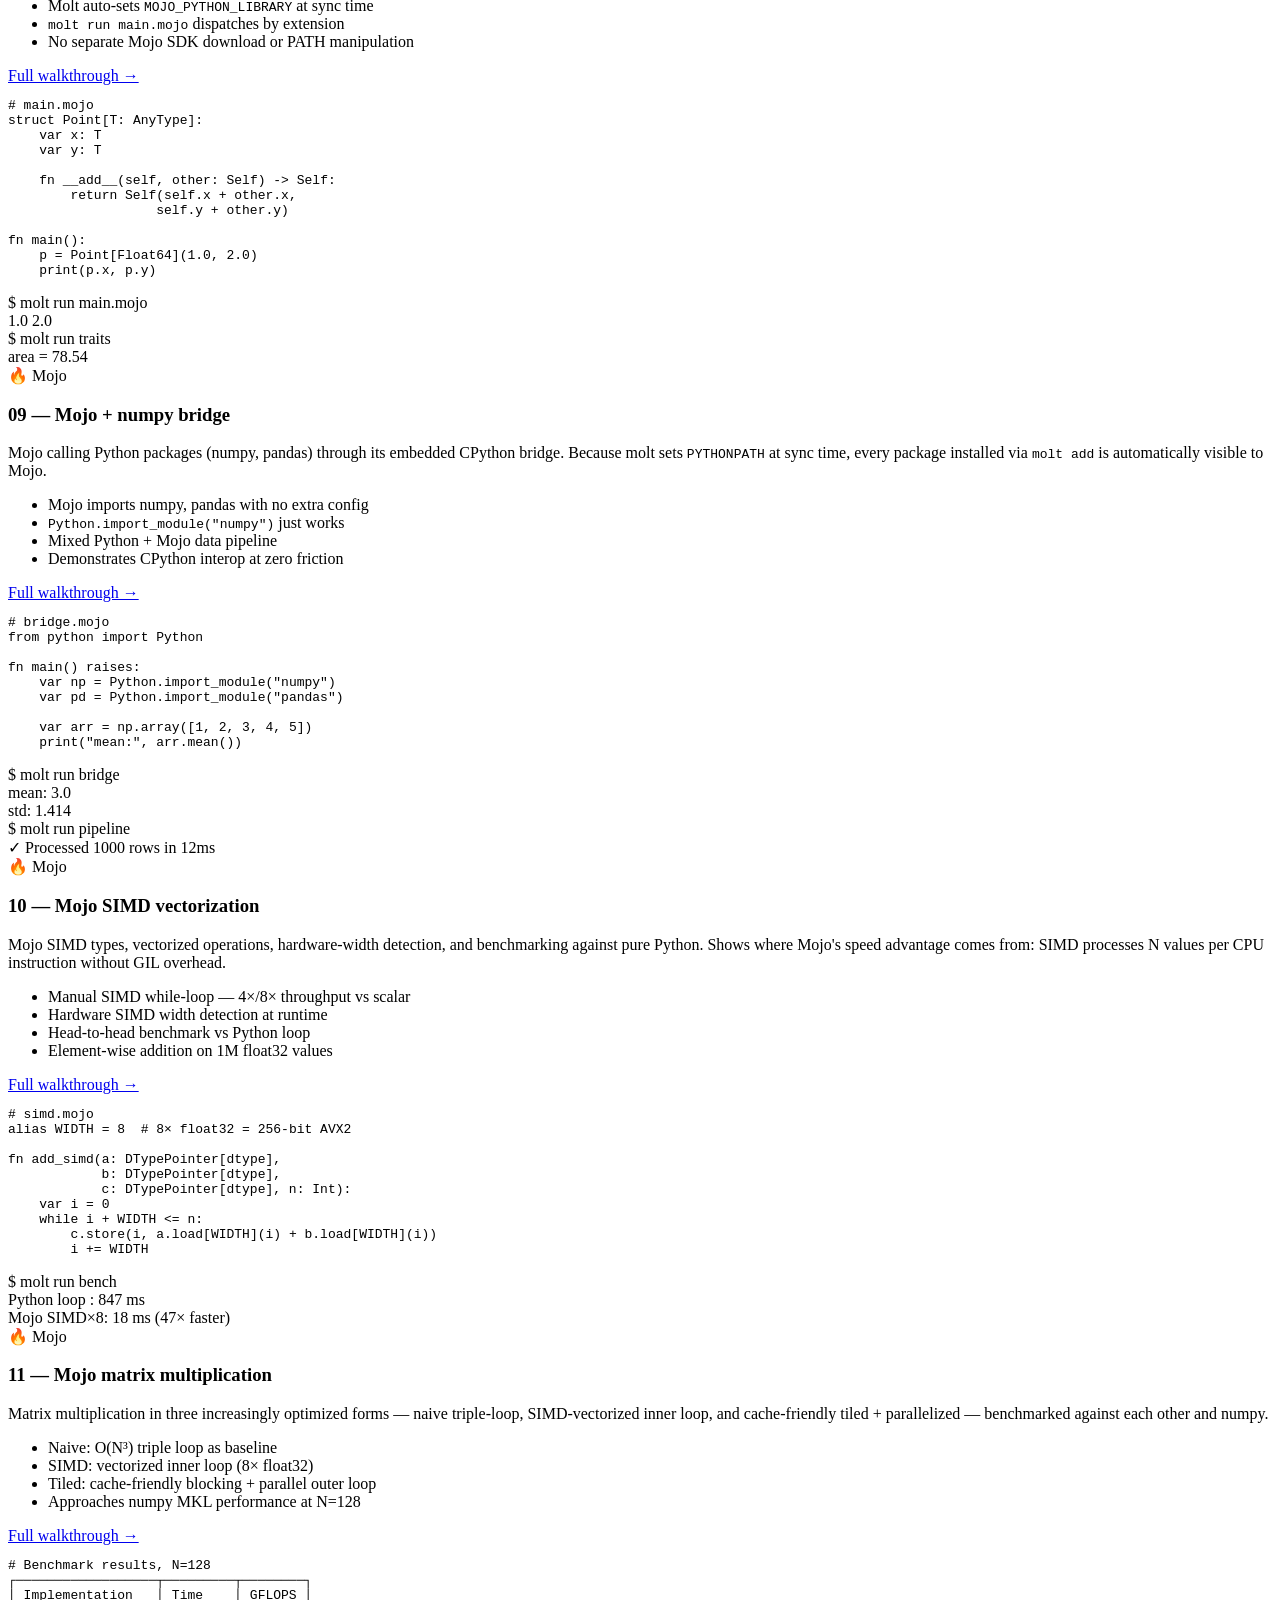
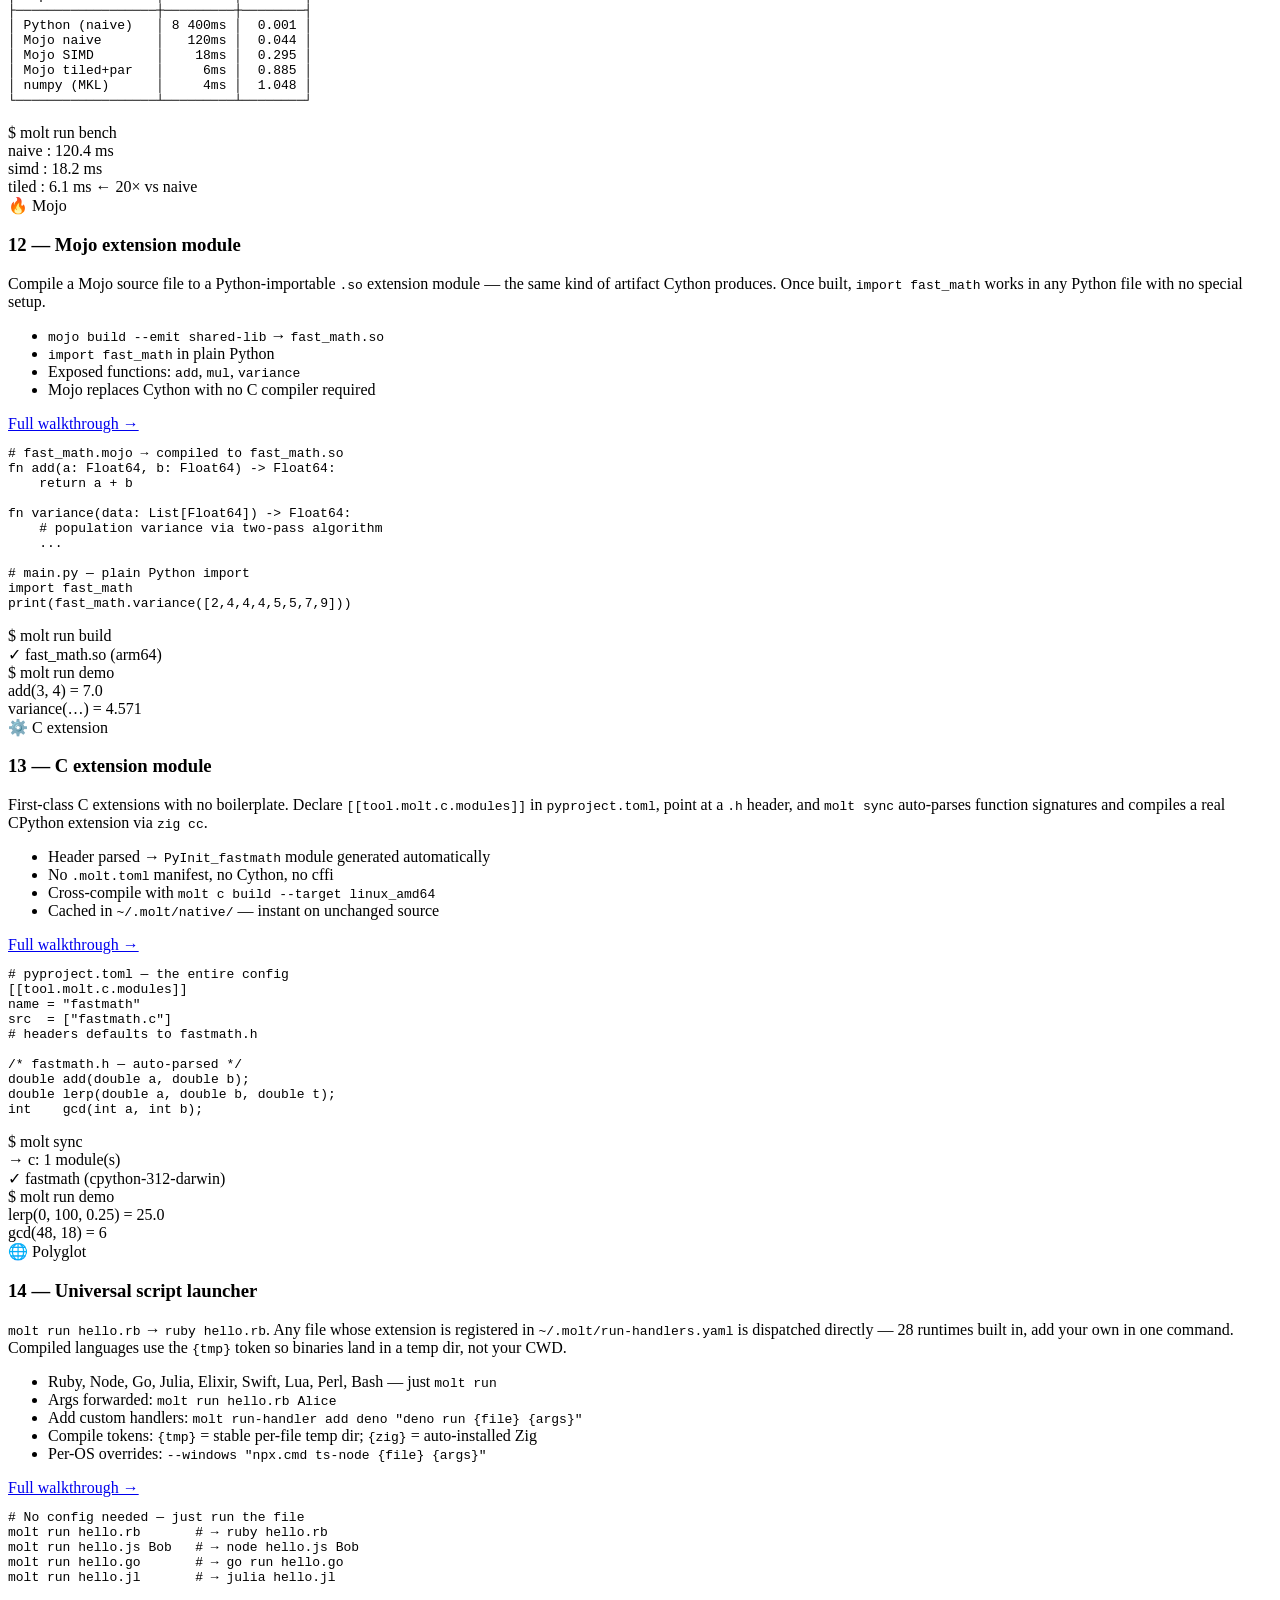
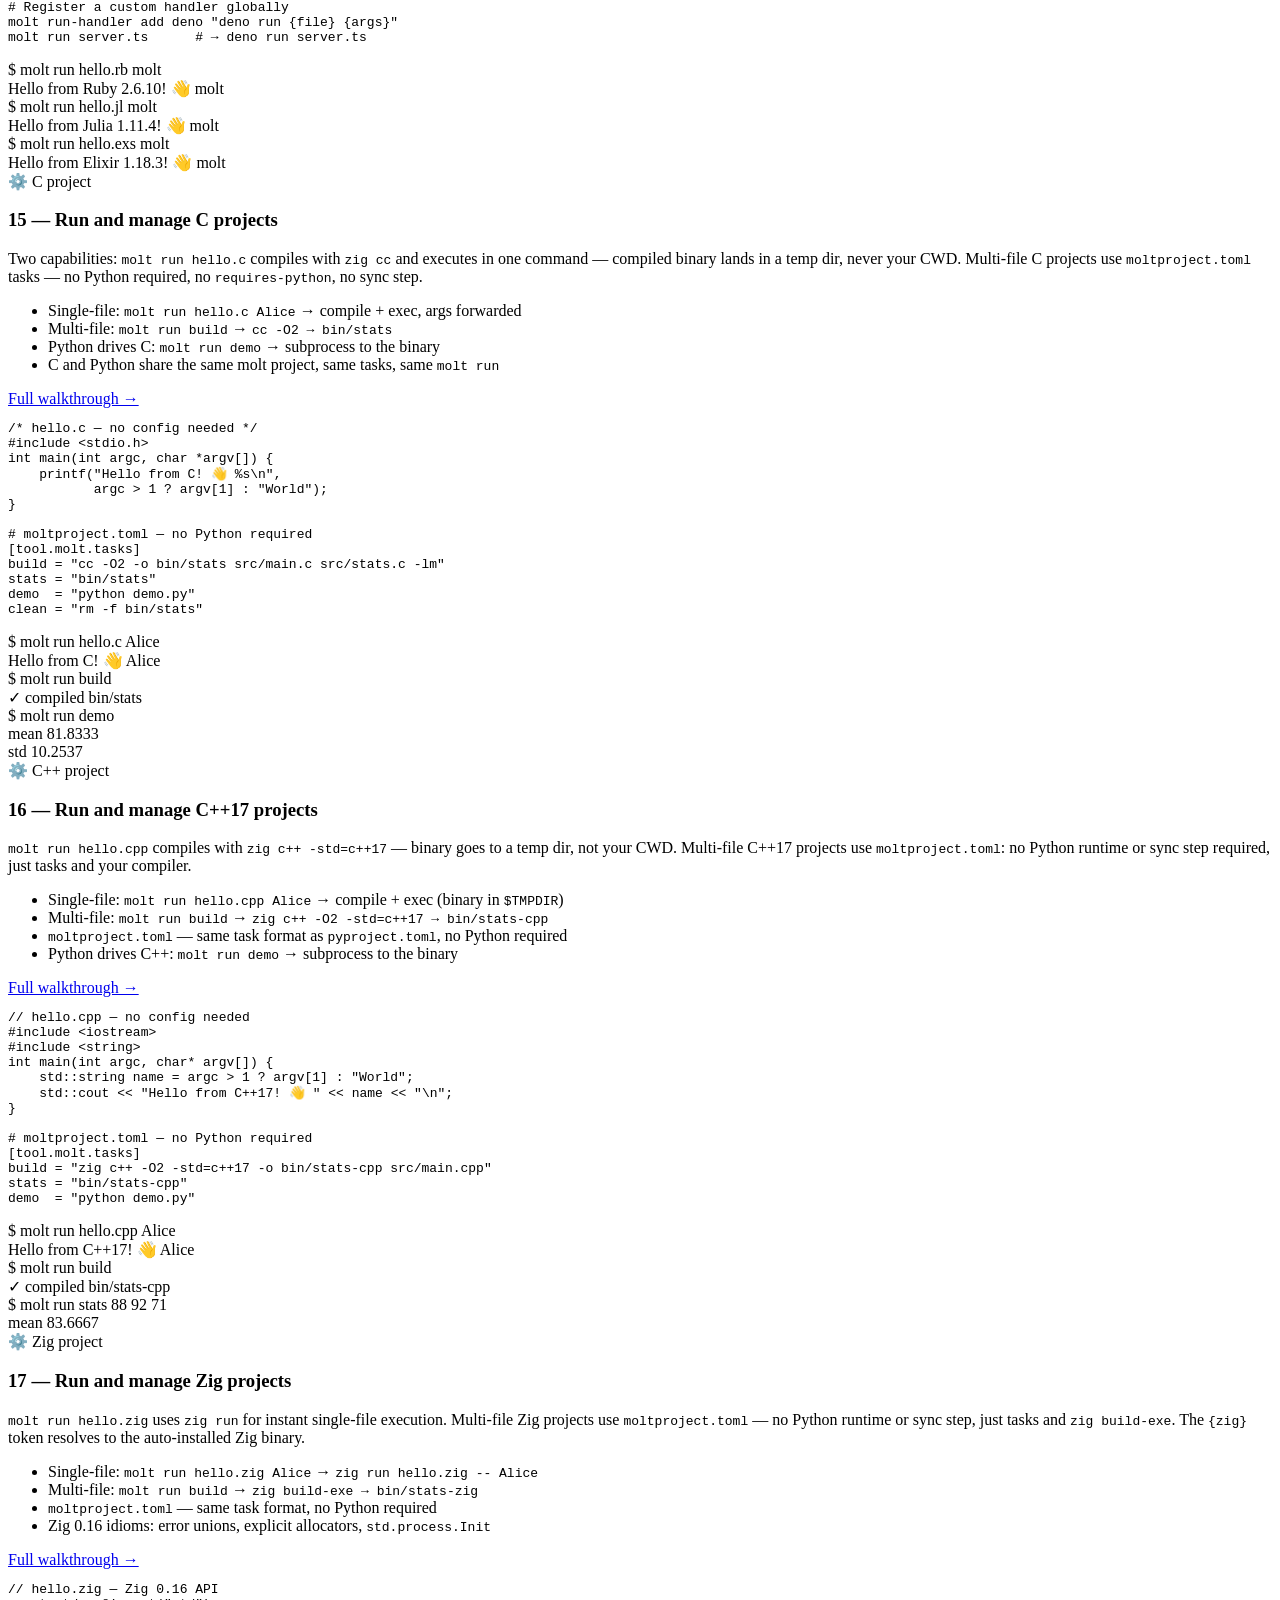
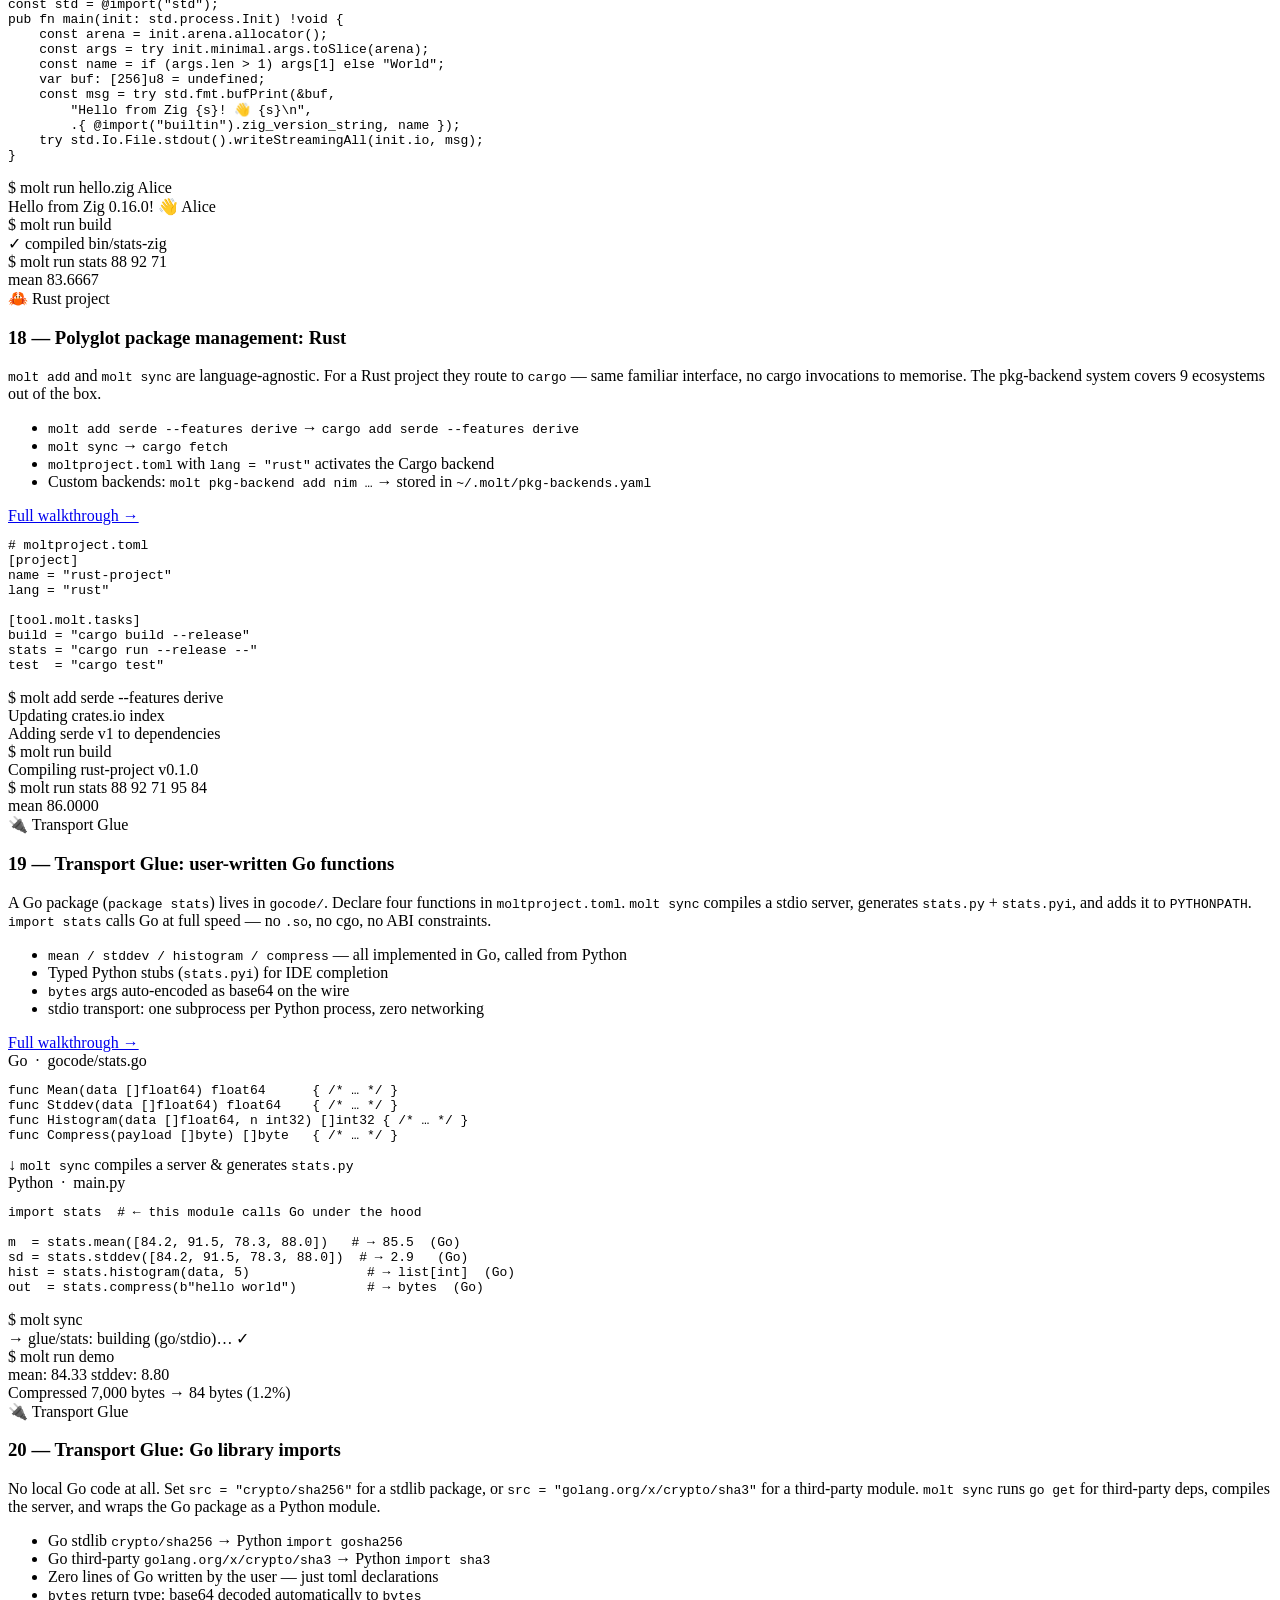
==== commit 768e6ef9: "docs: update all references from [[tool.molt.glue]] to <name>.molt.toml manifest format - demos/19-g" ====
--- a/site/index.html
+++ b/site/index.html
@@ -198,7 +198,7 @@
       <div class="feature-card" data-reveal>
         <div class="feat-icon">🔌</div>
         <div class="feat-title">Transport Glue — Go/Rust from Python <span class="badge-new">NEW</span></div>
-        <p class="feat-desc">Declare a <code>[[tool.molt.glue]]</code> block. <code>molt sync</code> compiles a Go or Rust IPC server, generates a typed Python client, and adds it to <code>PYTHONPATH</code>. <code>import stats</code> calls Go at full speed — no <code>.so</code>, no ABI, no cgo constraints. Supports <code>stdio</code>, <code>unix_socket</code>, and <code>tcp</code> transports. Import stdlib or third-party packages with zero local Go/Rust code.</p>
+        <p class="feat-desc">Drop a <code>stats.molt.toml</code> file in your project. <code>molt sync</code> compiles a Go or Rust IPC server, generates a typed Python client, and adds it to <code>PYTHONPATH</code>. <code>import stats</code> calls Go at full speed — no <code>.so</code>, no ABI, no cgo constraints. Supports <code>stdio</code>, <code>unix_socket</code>, and <code>tcp</code> transports. Import stdlib or third-party packages with zero local Go/Rust code.</p>
       </div>
       <div class="feature-card" data-reveal>
         <div class="feat-icon">🔥</div>
